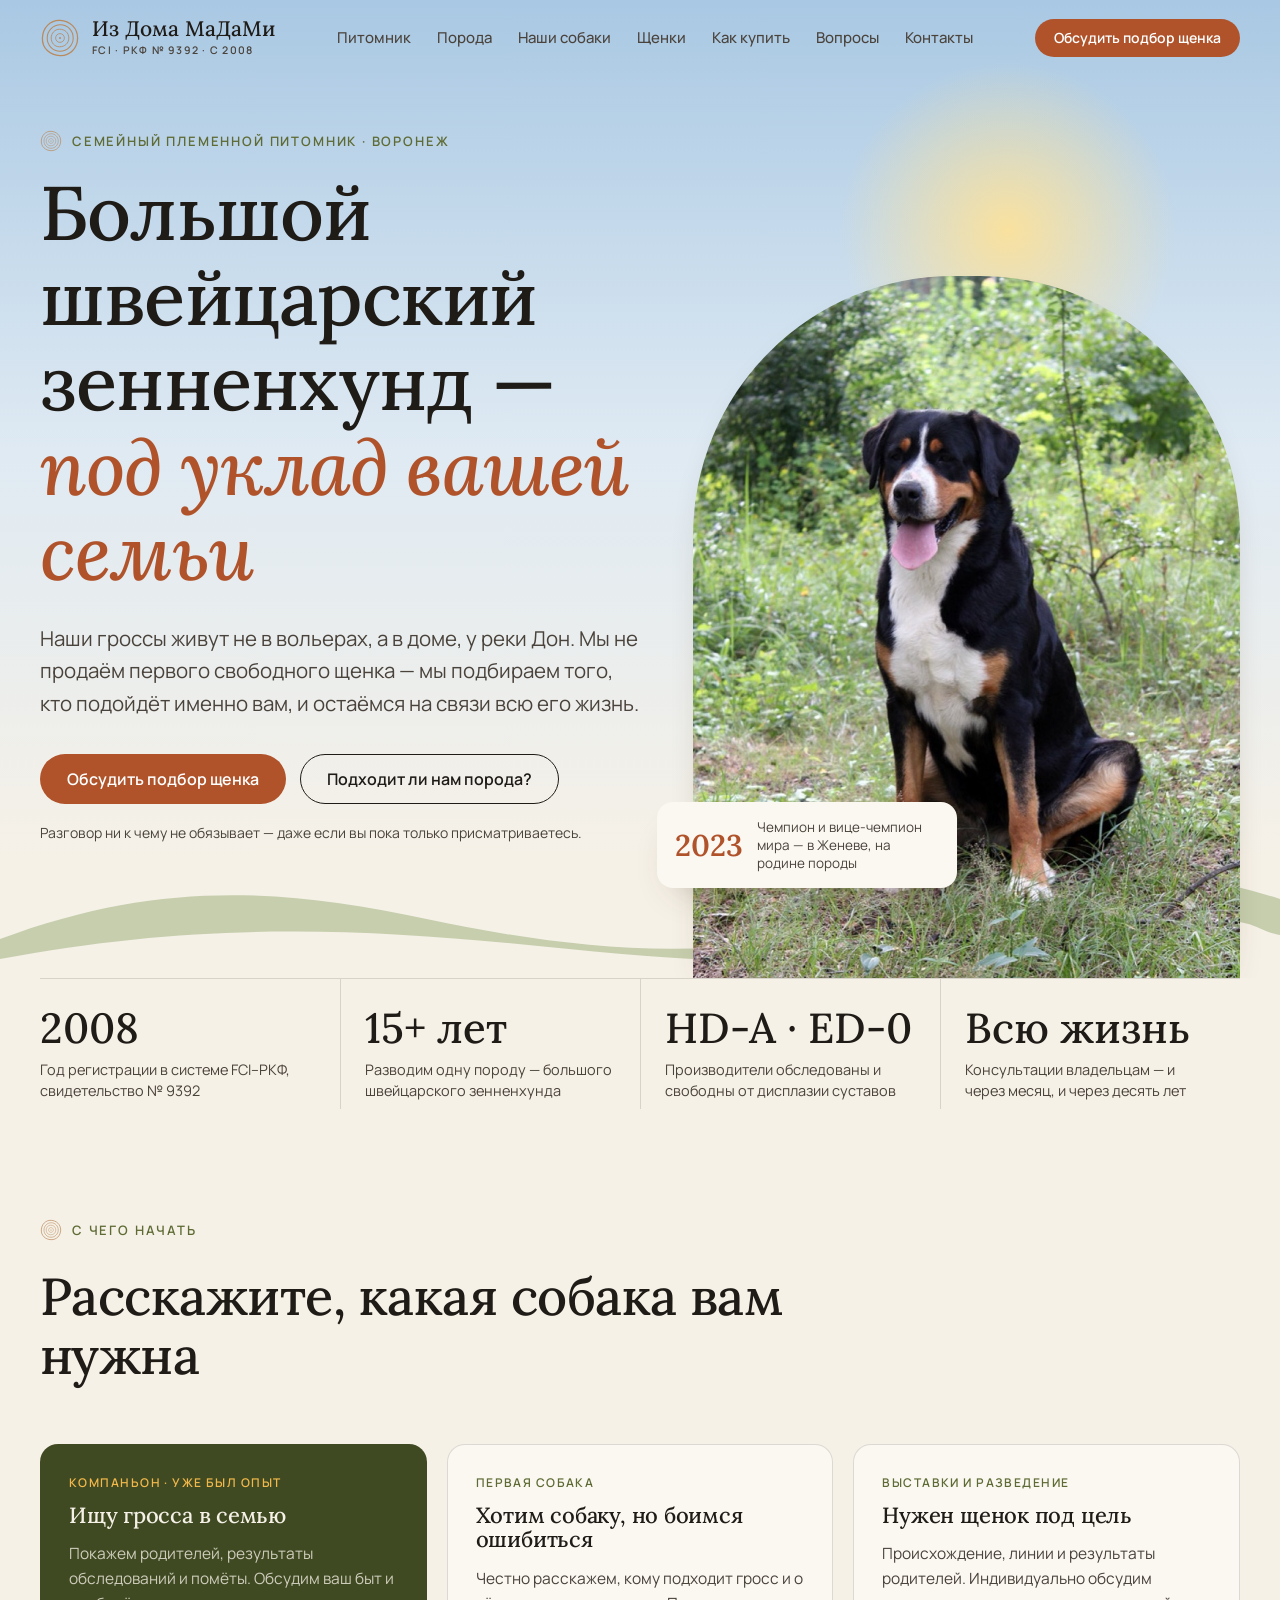
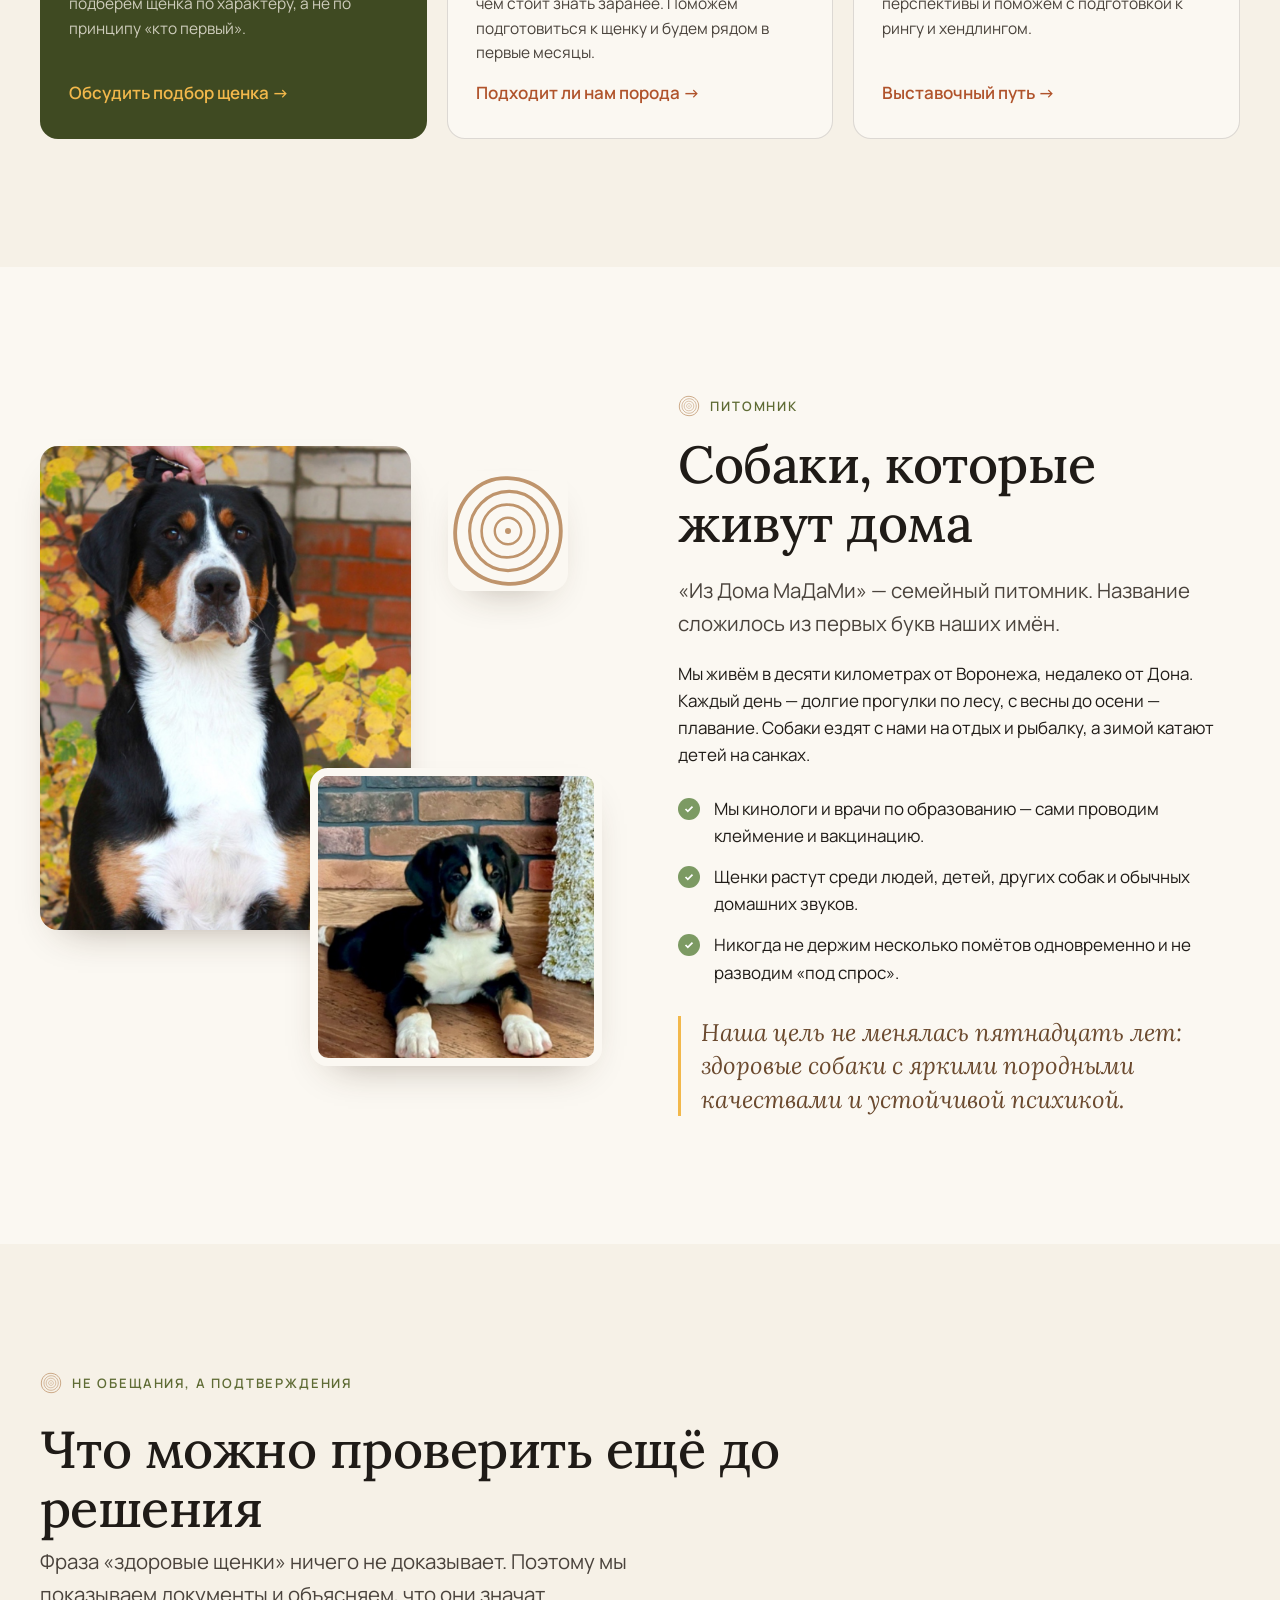
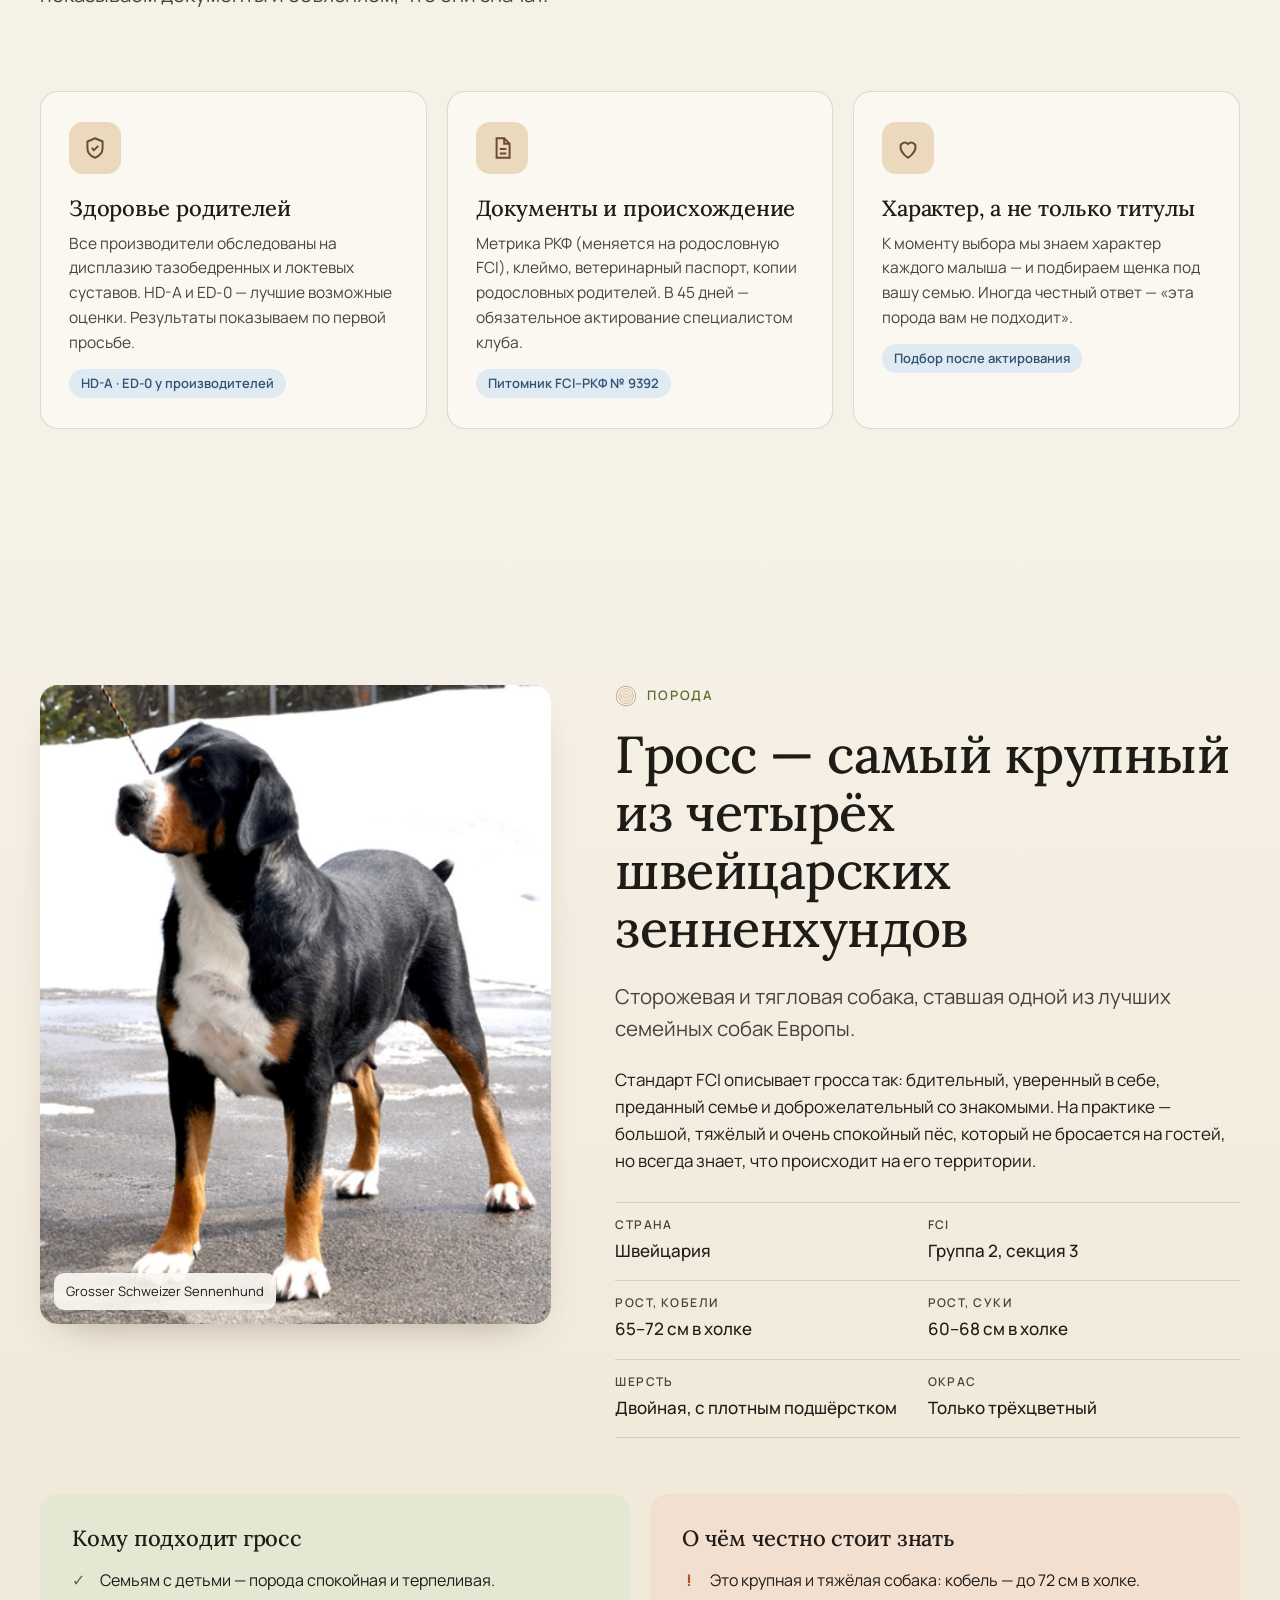
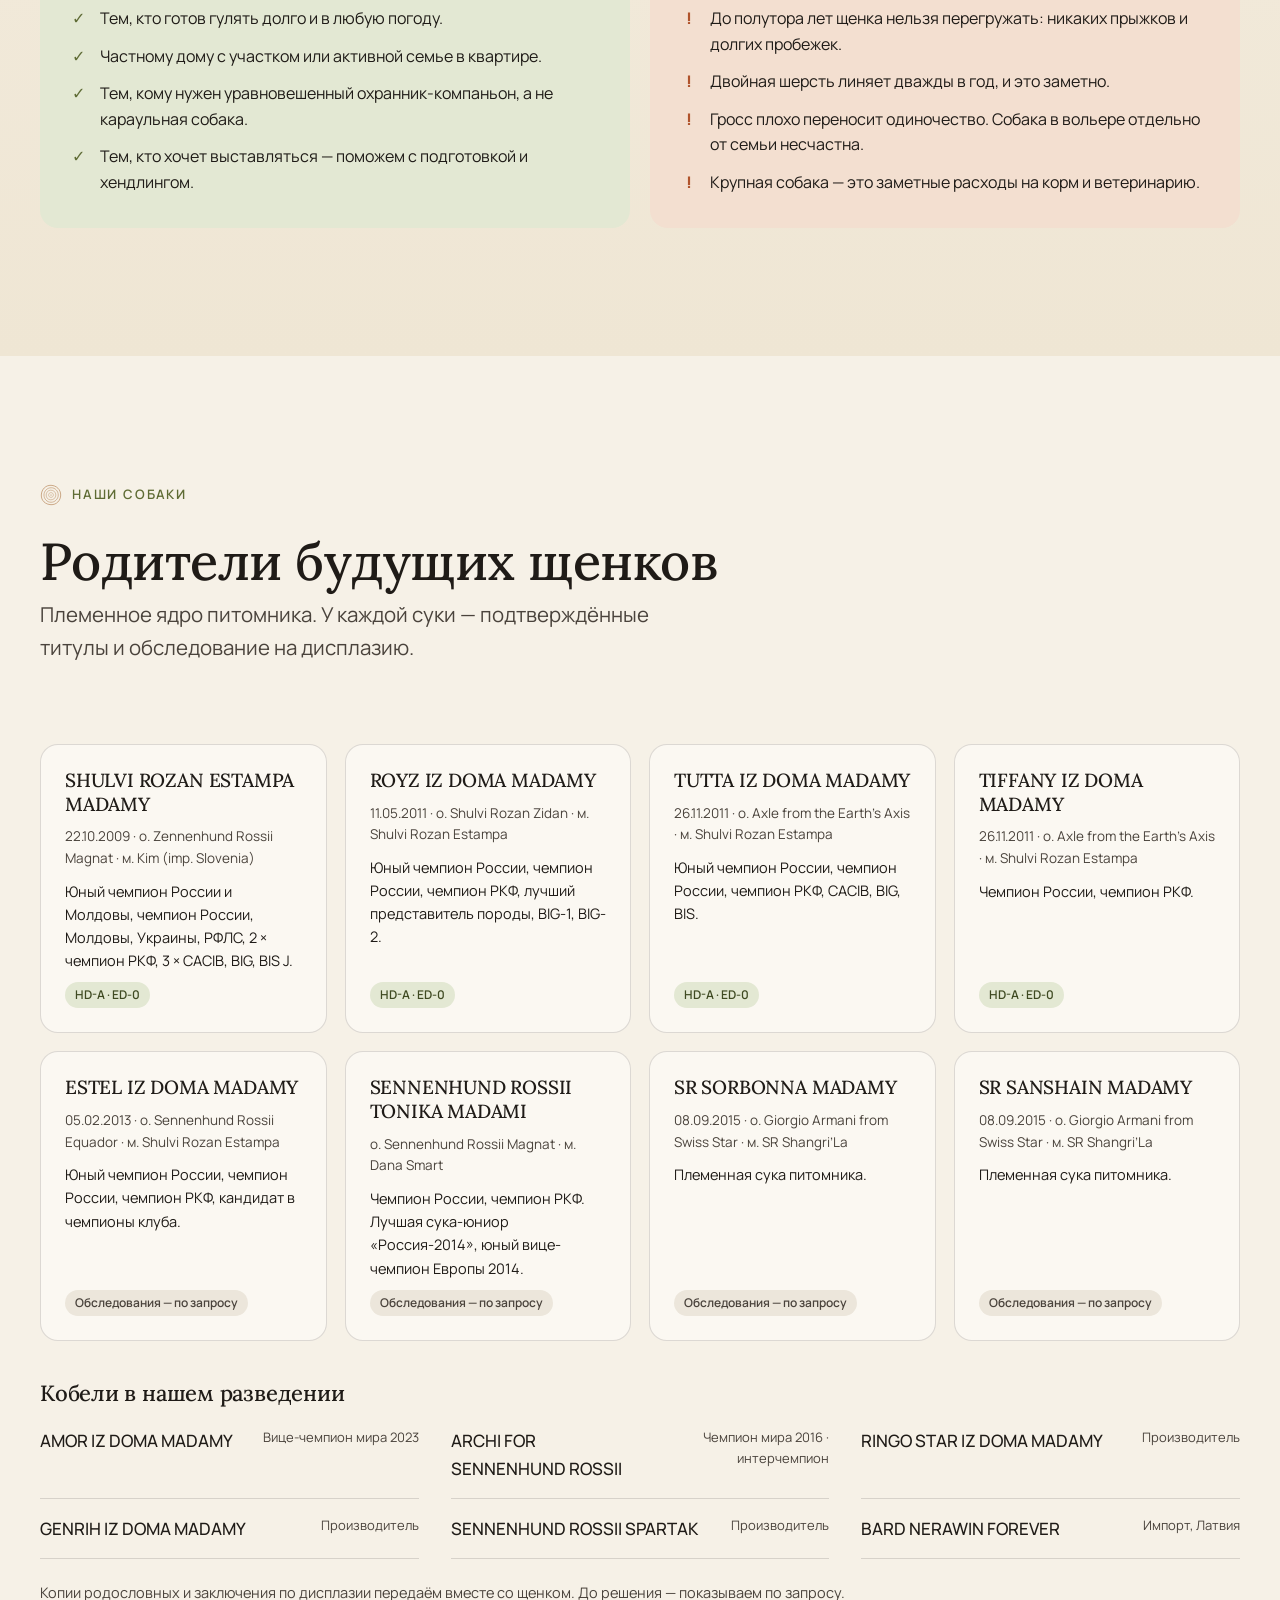
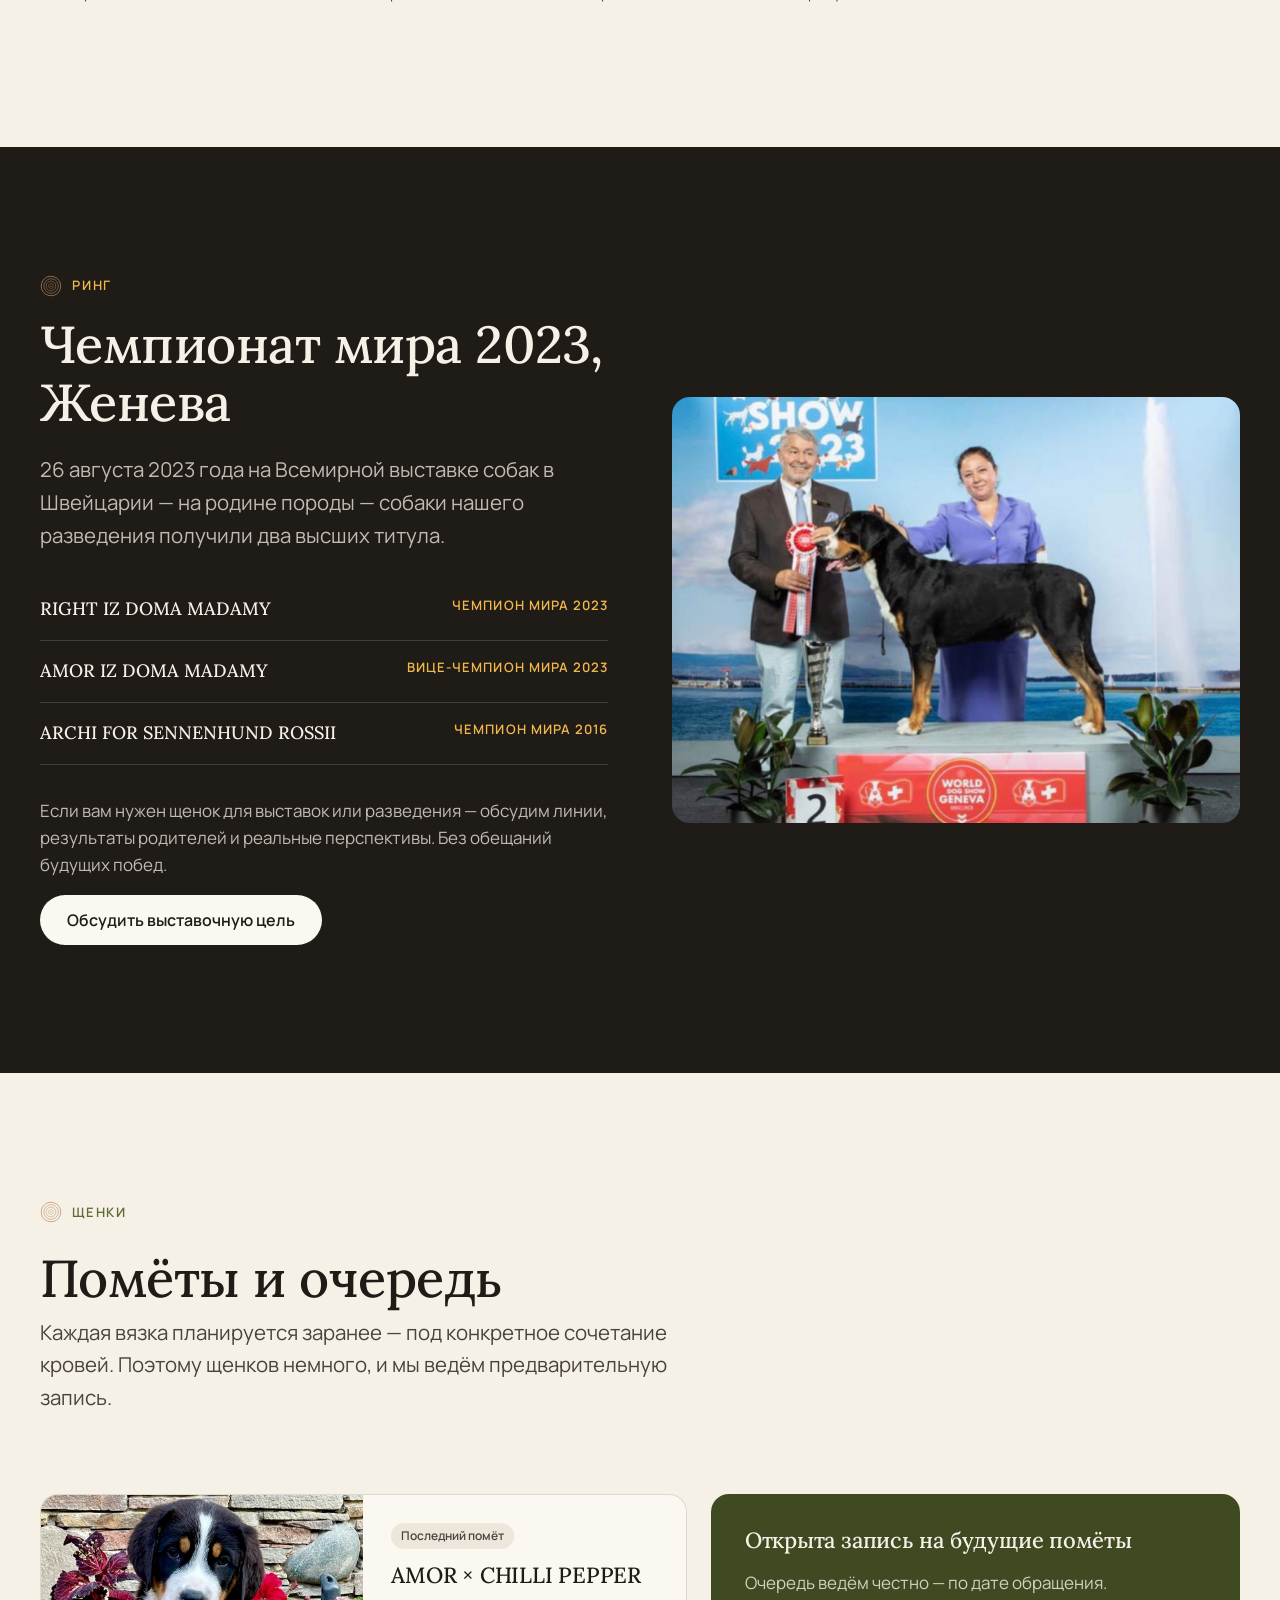
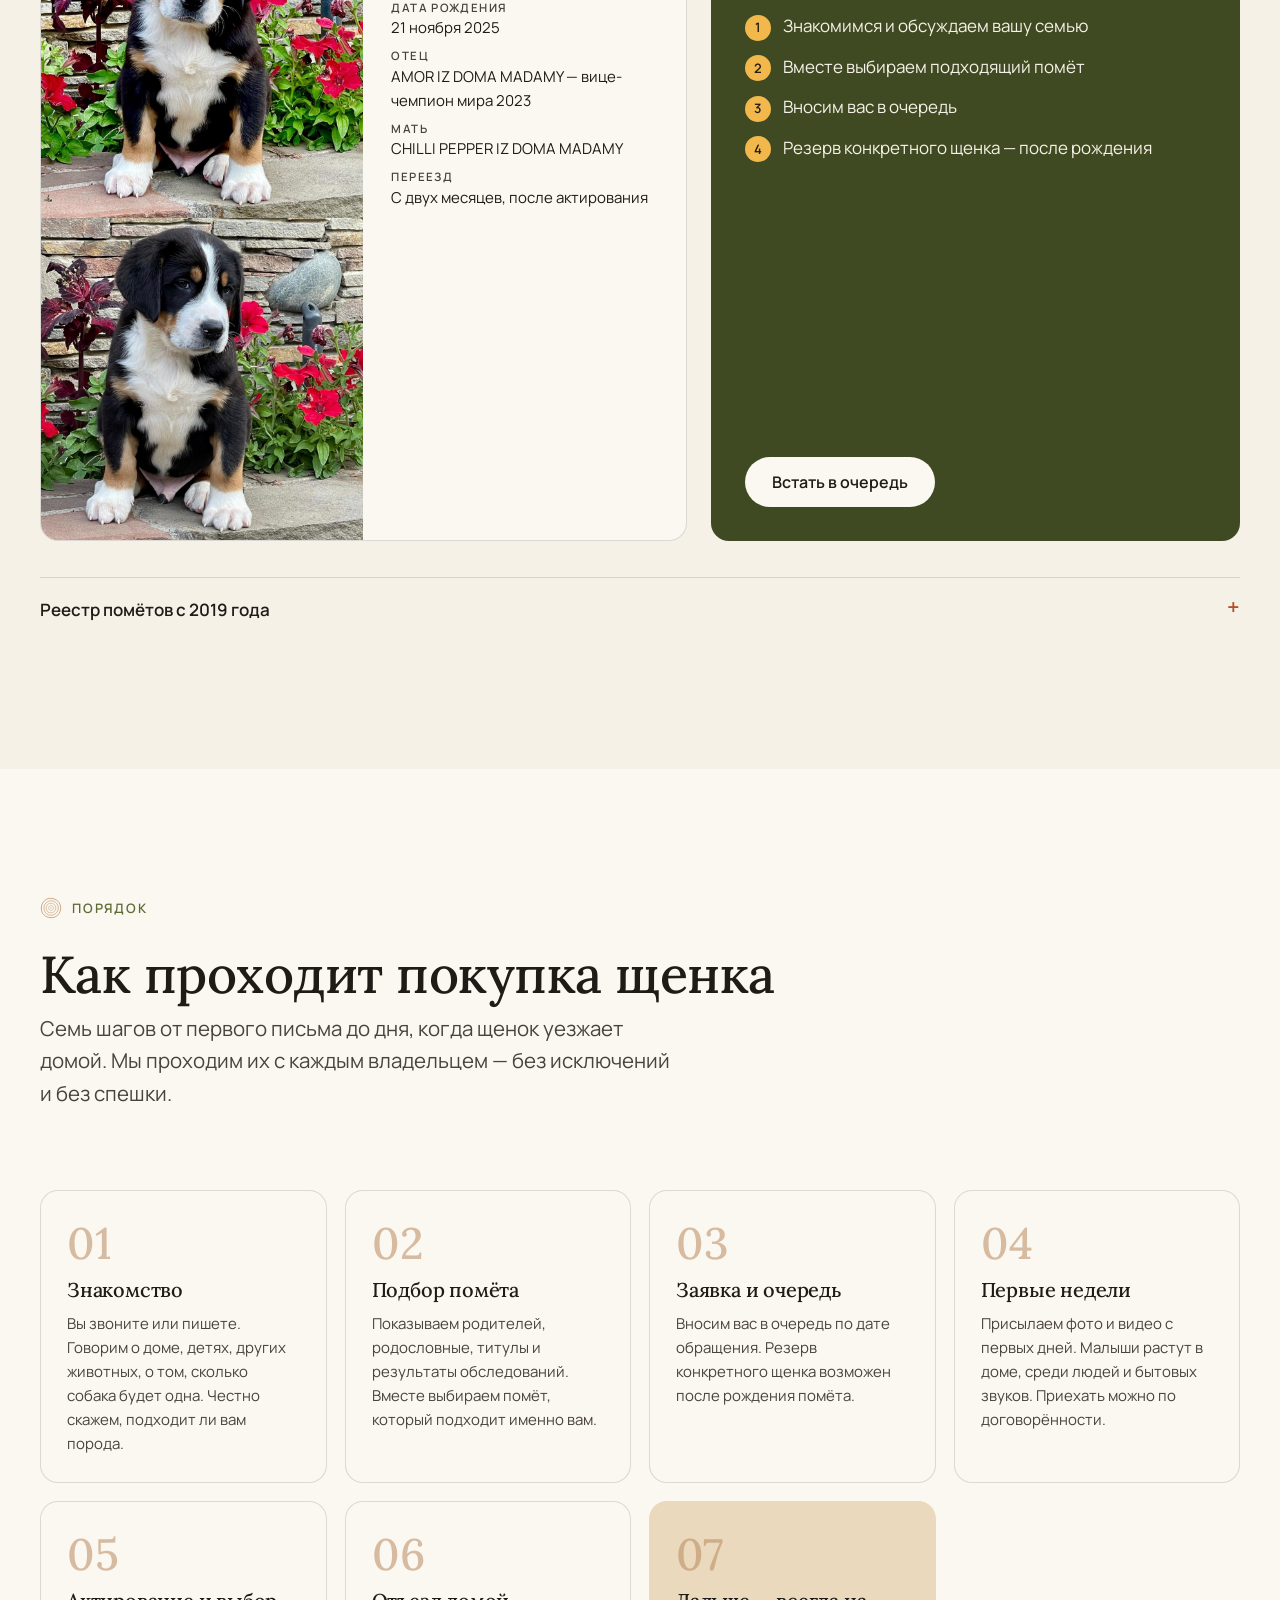
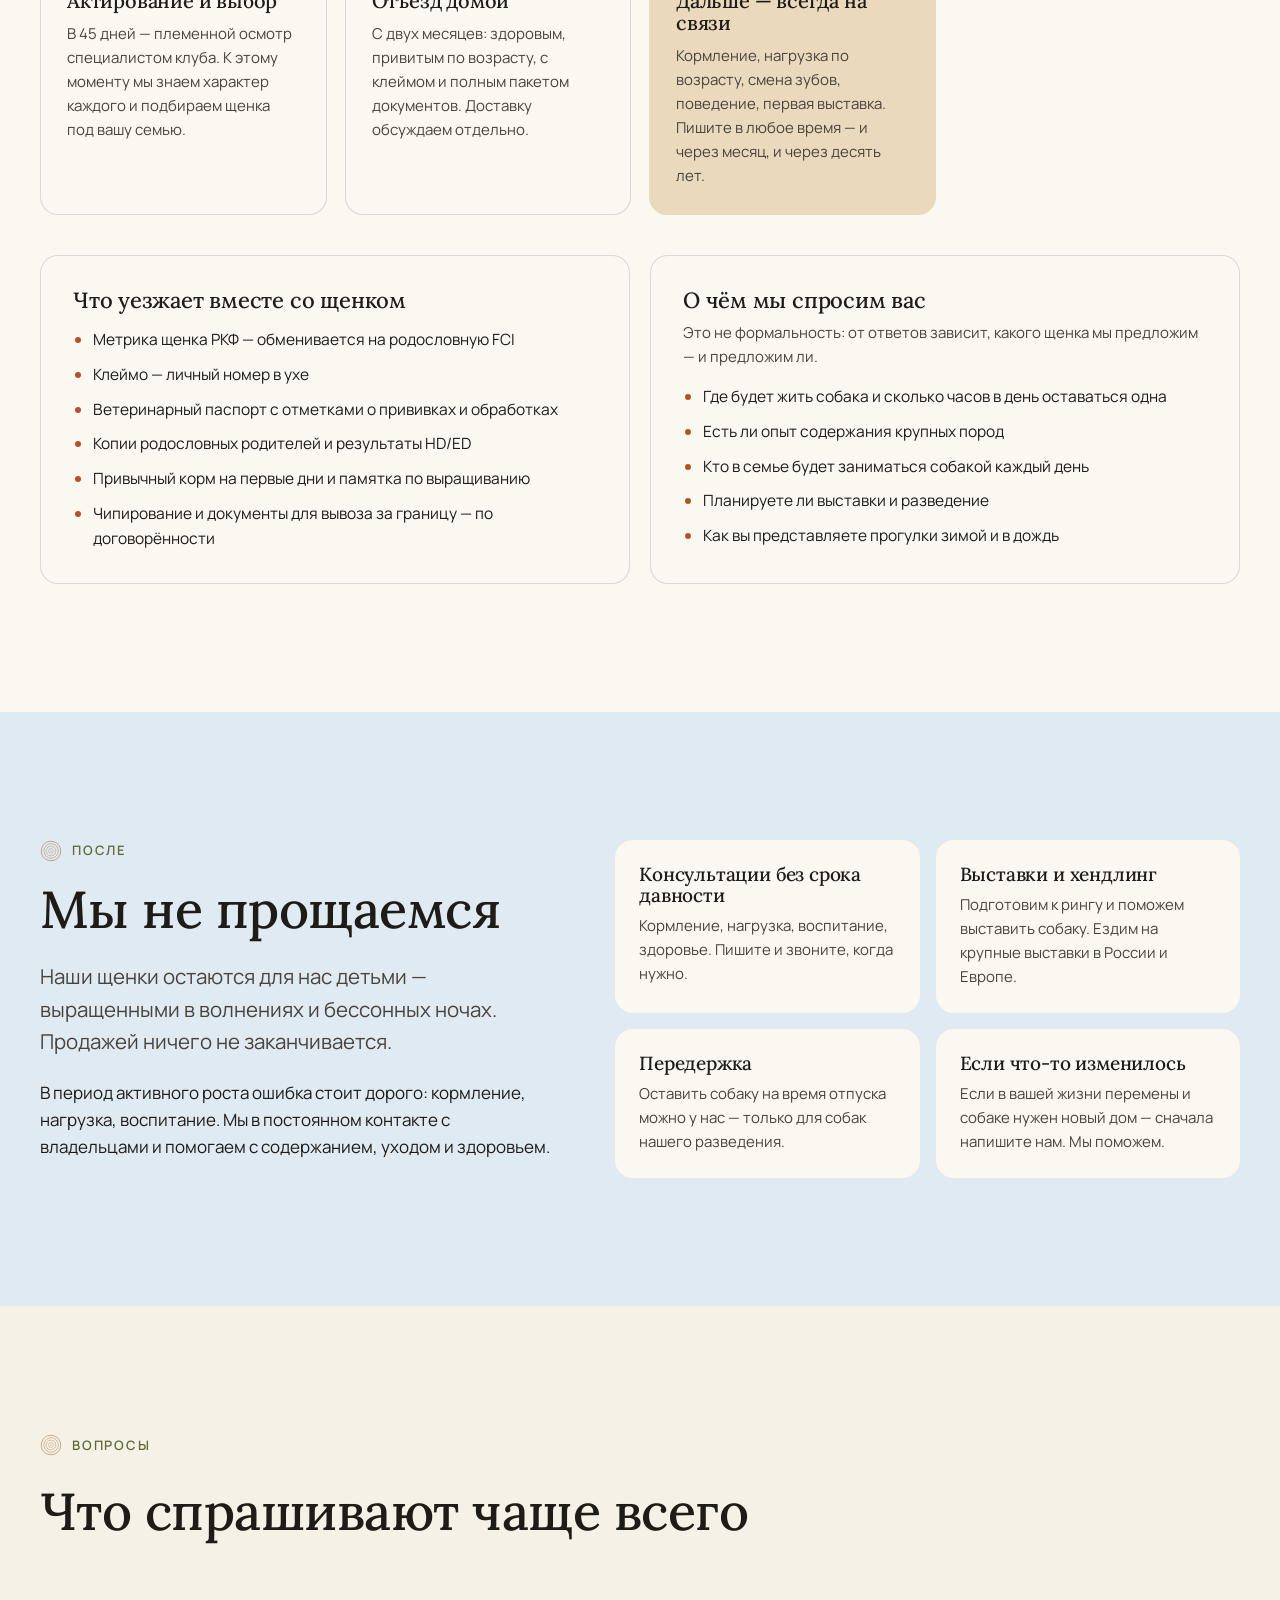
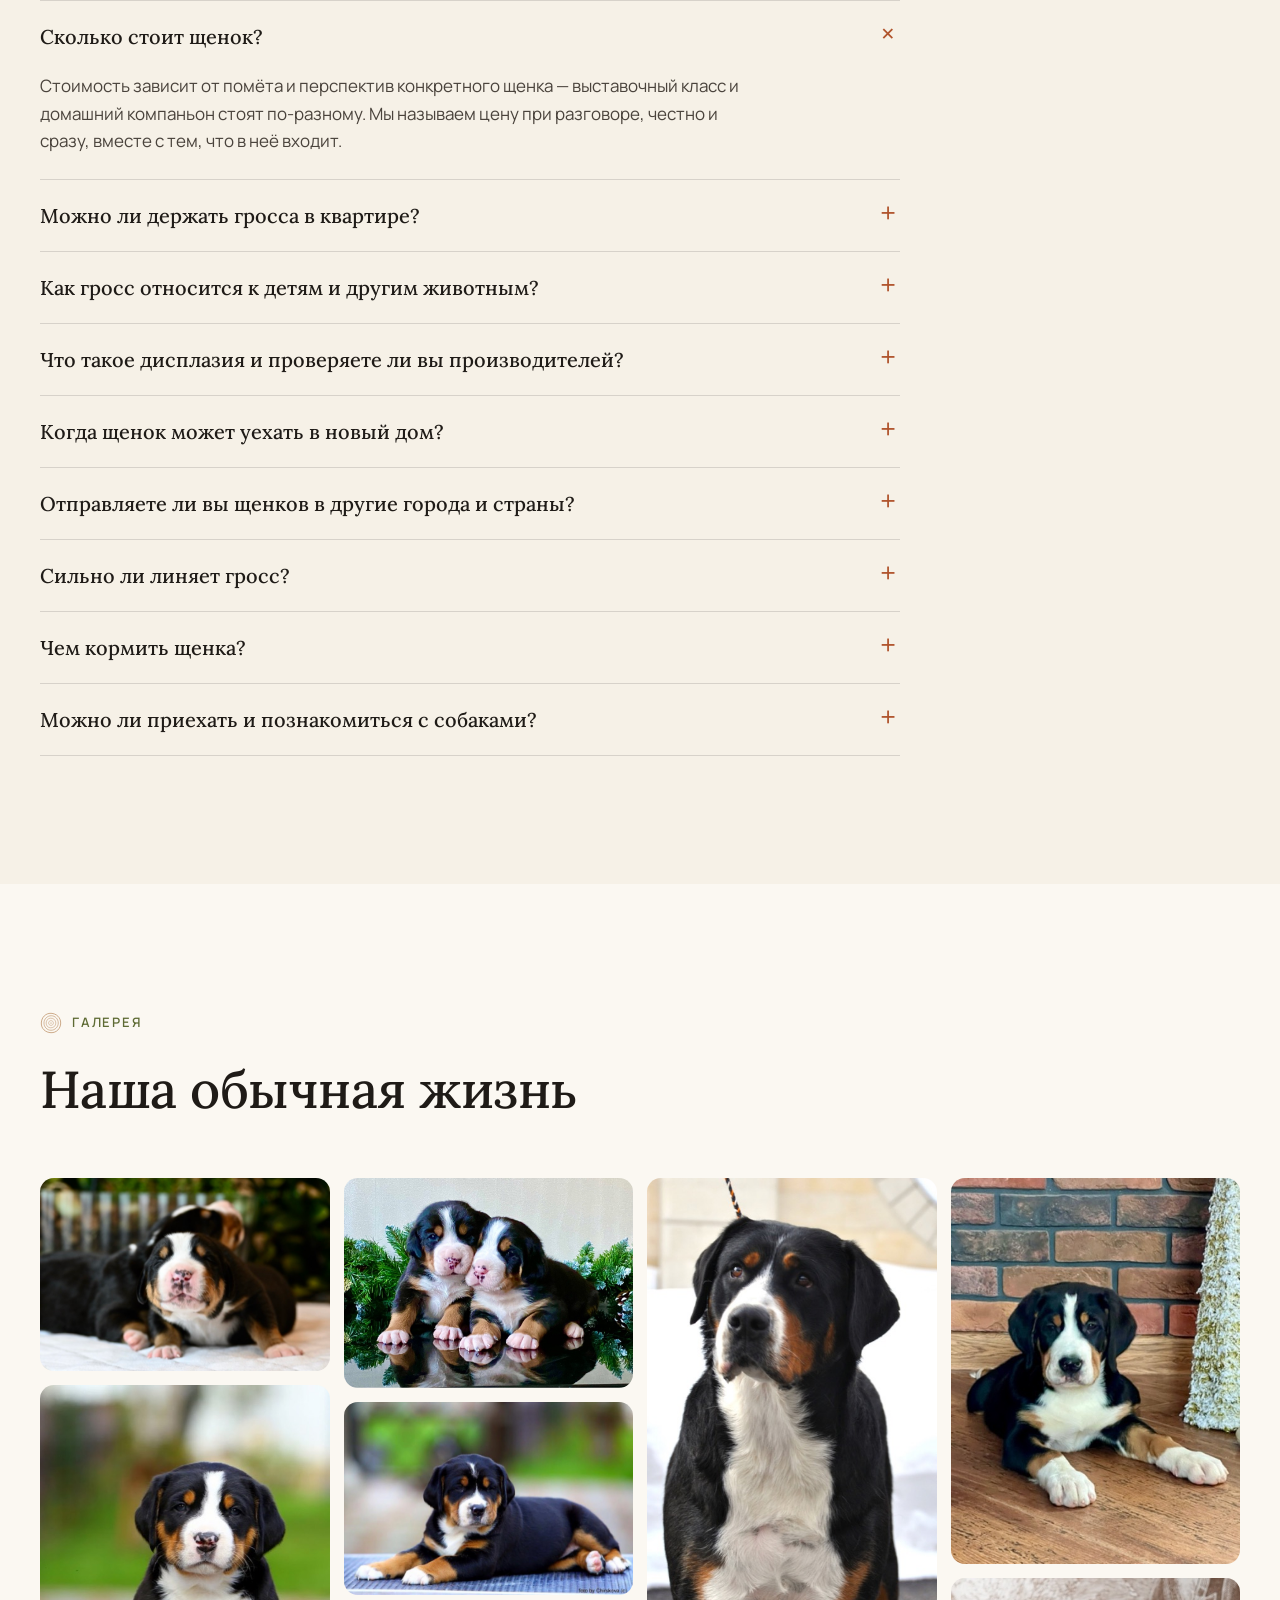
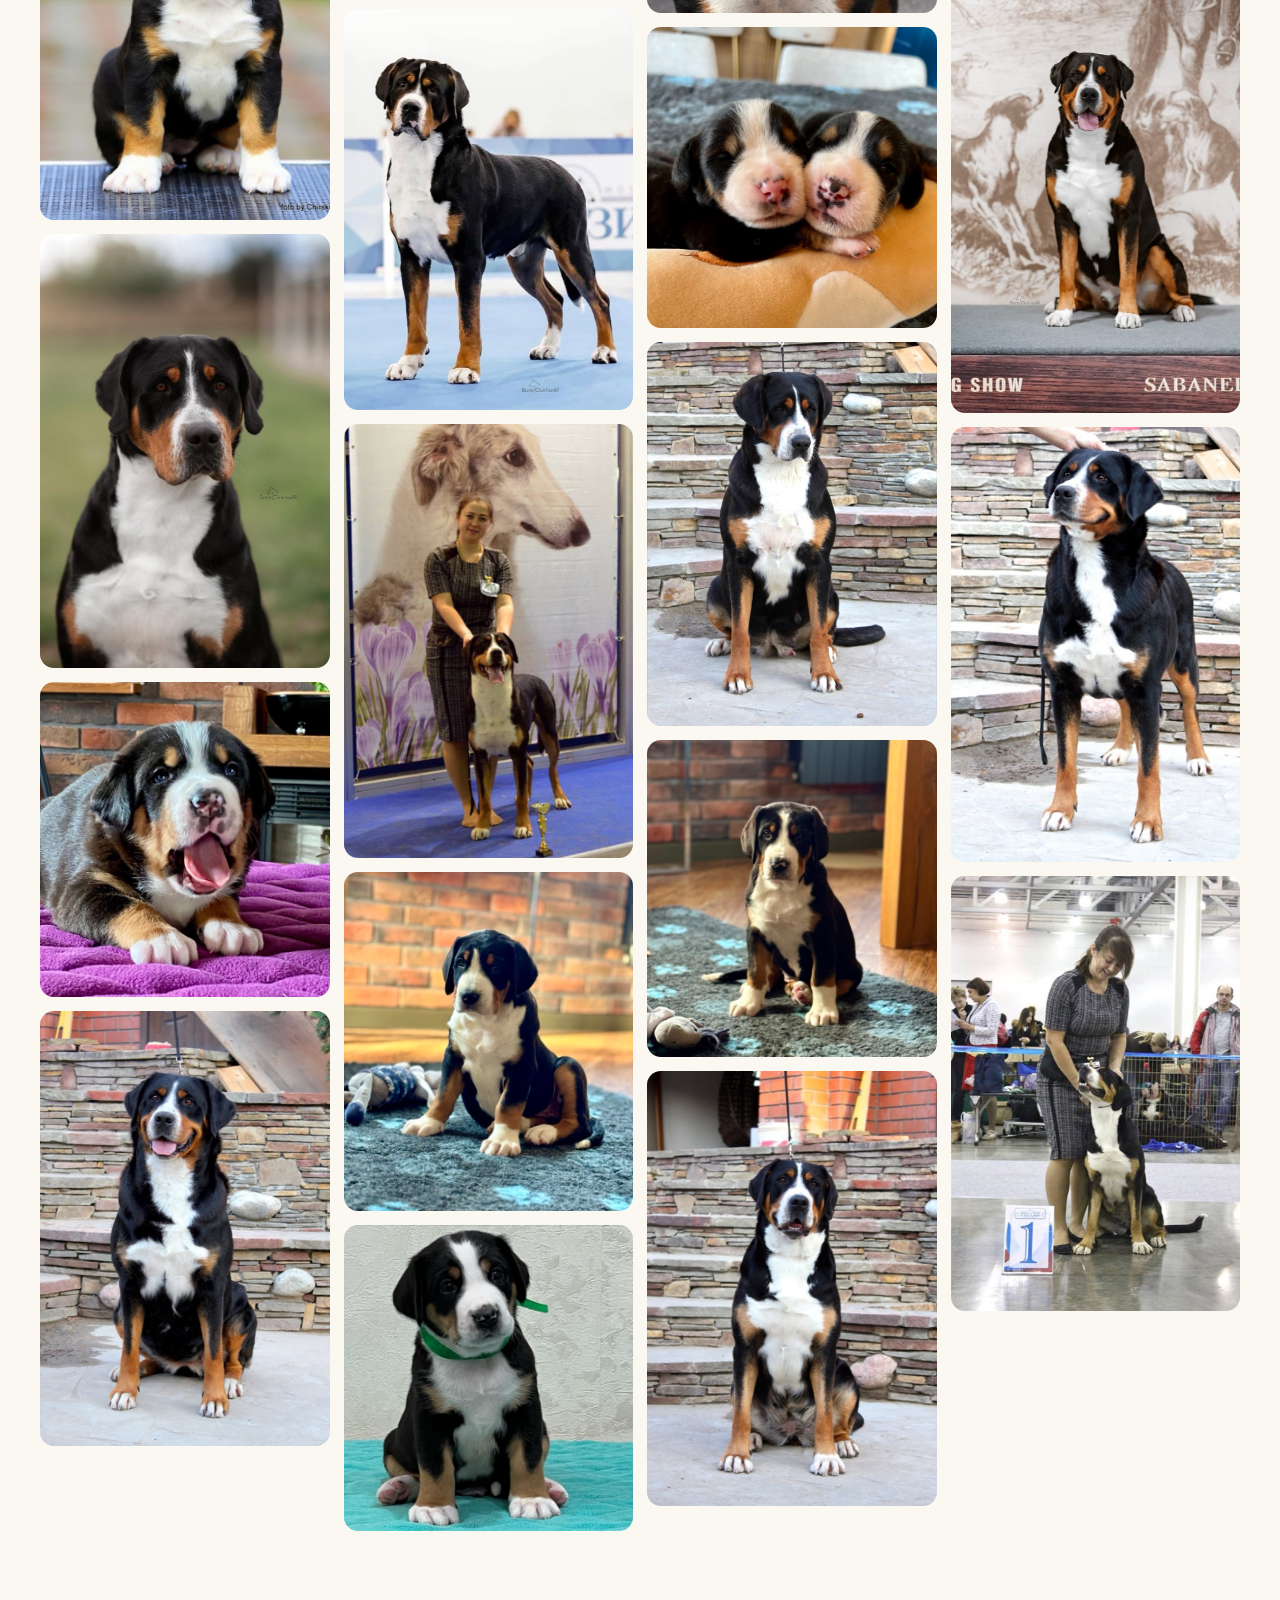
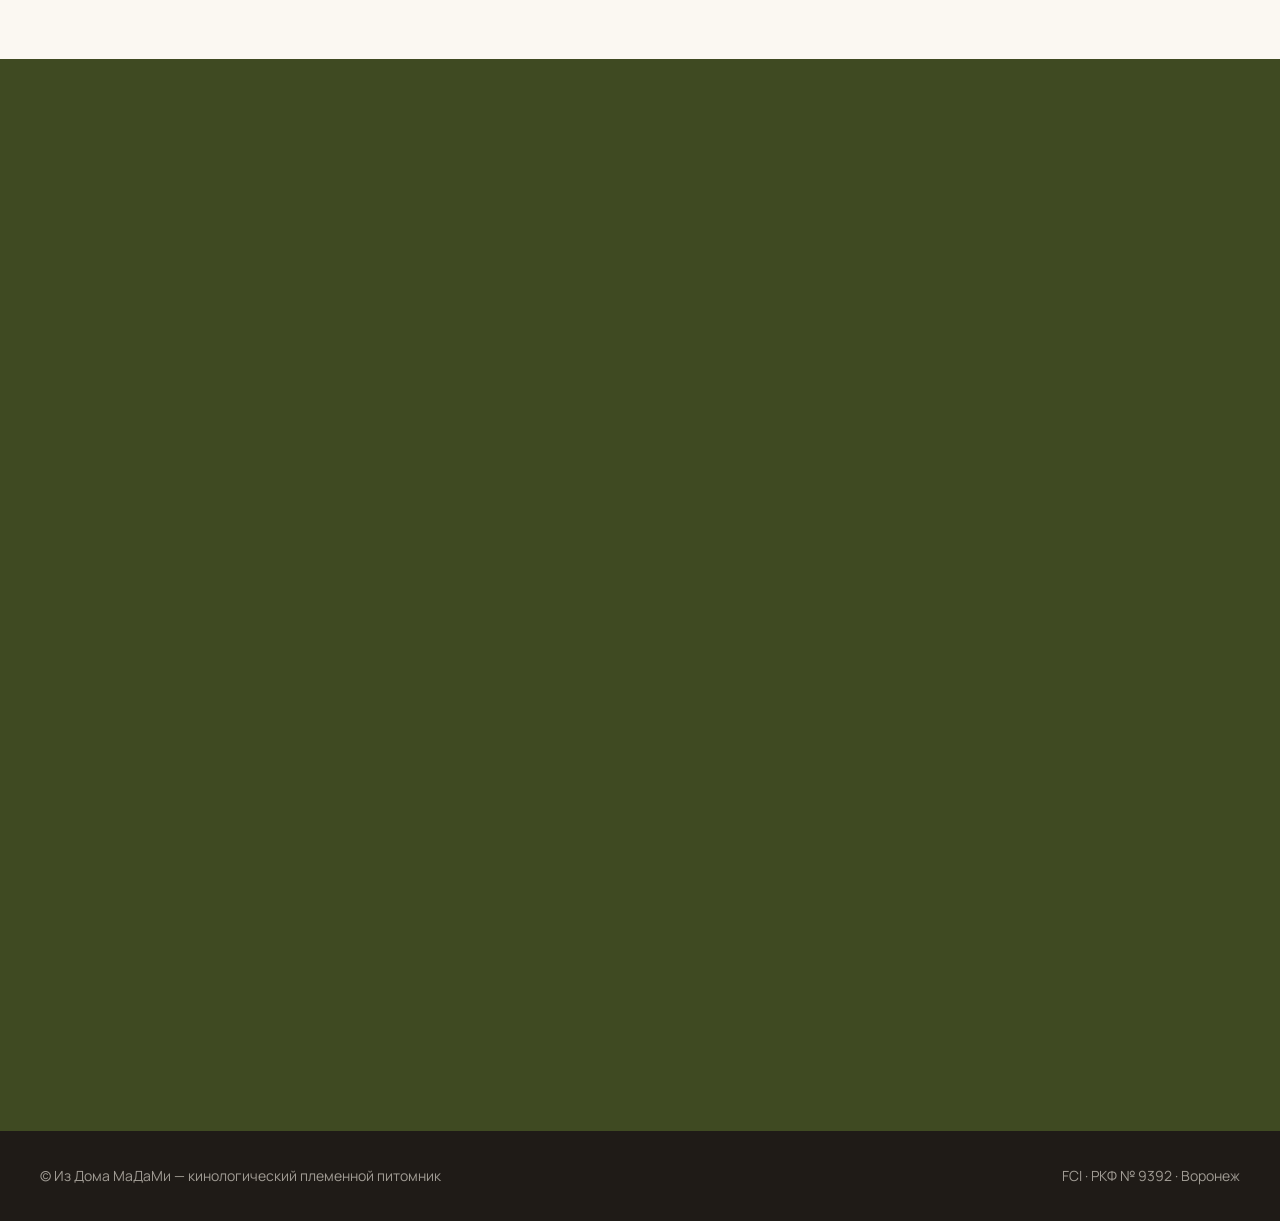
==== index.html @ 9376dad2 "Madami: первая версия сайта Одностраничник питомника больших швейцарских зенненхундов: визуал по муд" ====
<!doctype html>
<html lang="ru">
<head>
  <meta charset="utf-8">
  <meta name="viewport" content="width=device-width, initial-scale=1">
  <title>Из Дома МаДаМи — питомник больших швейцарских зенненхундов</title>
  <meta name="description" content="Семейный племенной питомник большого швейцарского зенненхунда под Воронежем. FCI–РКФ № 9392, с 2008 года. Подбираем щенка под уклад семьи и остаёмся на связи всю его жизнь.">
  <link rel="icon" href="img/ring.svg" type="image/svg+xml">
  <link rel="preconnect" href="https://fonts.googleapis.com">
  <link rel="preconnect" href="https://fonts.gstatic.com" crossorigin>
  <link href="https://fonts.googleapis.com/css2?family=Lora:ital,wght@0,400;0,500;0,600;1,400;1,500&family=Manrope:wght@400;500;600;700&display=swap" rel="stylesheet">
  <link rel="stylesheet" href="styles.css">
</head>
<body>

<header class="header" id="header">
  <div class="wrap">
    <a class="logo" href="#top" aria-label="Из Дома МаДаМи — на главную">
      <img class="logo-mark" src="img/ring.svg" alt="">
      <span class="logo-text">Из Дома МаДаМи<small>FCI · РКФ № 9392 · с 2008</small></span>
    </a>
    <nav class="nav" id="nav">
      <a href="#home">Питомник</a>
      <a href="#breed">Порода</a>
      <a href="#dogs">Наши собаки</a>
      <a href="#puppies">Щенки</a>
      <a href="#how">Как купить</a>
      <a href="#faq">Вопросы</a>
      <a href="#contact">Контакты</a>
    </nav>
    <a class="btn btn-primary btn-sm" href="#contact">Обсудить подбор щенка</a>
    <button class="burger" id="burger" aria-label="Меню" aria-expanded="false"><span></span><span></span><span></span></button>
  </div>
</header>

<main id="top">

  <!-- HERO -->
  <section class="hero">
    <div class="sun" aria-hidden="true"></div>
    <div class="wrap">
      <div class="hero-copy">
        <div class="eyebrow">Семейный племенной питомник · Воронеж</div>
        <h1>Большой швейцарский зенненхунд — <em>под уклад вашей семьи</em></h1>
        <p class="lead">Наши гроссы живут не в вольерах, а в доме, у реки Дон. Мы не продаём первого свободного щенка — мы подбираем того, кто подойдёт именно вам, и остаёмся на связи всю его жизнь.</p>
        <div class="hero-actions">
          <a class="btn btn-primary" href="#contact">Обсудить подбор щенка</a>
          <a class="btn btn-ghost" href="#breed">Подходит ли нам порода?</a>
        </div>
        <p class="hero-note">Разговор ни к чему не обязывает — даже если вы пока только присматриваетесь.</p>
      </div>
      <div class="hero-photo">
        <img src="img/hero.jpg" alt="Большой швейцарский зенненхунд сидит на зелёной поляне">
        <div class="hero-badge">
          <b>2023</b>
          <span>Чемпион и вице-чемпион мира — в Женеве, на родине породы</span>
        </div>
      </div>
    </div>
    <svg class="hills" viewBox="0 0 1440 160" preserveAspectRatio="none" aria-hidden="true">
      <path d="M0 120 C 180 60, 320 70, 480 100 S 820 150, 1000 96 S 1300 40, 1440 80 V160 H0Z" fill="#9fb27f" opacity=".55"/>
      <path d="M0 140 C 240 100, 420 110, 640 130 S 1060 150, 1240 118 S 1400 110, 1440 116 V160 H0Z" fill="#f6f1e7"/>
    </svg>
  </section>

  <!-- ФАКТЫ -->
  <section class="facts">
    <div class="wrap facts-grid">
      <div class="fact"><b>2008</b><span>Год регистрации в системе FCI–РКФ, свидетельство № 9392</span></div>
      <div class="fact"><b>15+ лет</b><span>Разводим одну породу — большого швейцарского зенненхунда</span></div>
      <div class="fact"><b>HD-A · ED-0</b><span>Производители обследованы и свободны от дисплазии суставов</span></div>
      <div class="fact"><b>Всю жизнь</b><span>Консультации владельцам — и через месяц, и через десять лет</span></div>
    </div>
  </section>

  <!-- ТРИ ПУТИ -->
  <section class="section" style="padding-top: 70px">
    <div class="wrap">
      <div class="section-head reveal">
        <div class="eyebrow">С чего начать</div>
        <h2>Расскажите, какая собака вам нужна</h2>
      </div>
      <div class="paths">
        <article class="path featured reveal">
          <span class="tag">Компаньон · уже был опыт</span>
          <h3>Ищу гросса в семью</h3>
          <p>Покажем родителей, результаты обследований и помёты. Обсудим ваш быт и подберём щенка по характеру, а не по принципу «кто первый».</p>
          <a href="#contact" data-goal="Компаньон в семью">Обсудить подбор щенка</a>
        </article>
        <article class="path reveal">
          <span class="tag">Первая собака</span>
          <h3>Хотим собаку, но боимся ошибиться</h3>
          <p>Честно расскажем, кому подходит гросс и о чём стоит знать заранее. Поможем подготовиться к щенку и будем рядом в первые месяцы.</p>
          <a href="#breed">Подходит ли нам порода</a>
        </article>
        <article class="path reveal">
          <span class="tag">Выставки и разведение</span>
          <h3>Нужен щенок под цель</h3>
          <p>Происхождение, линии и результаты родителей. Индивидуально обсудим перспективы и поможем с подготовкой к рингу и хендлингом.</p>
          <a href="#champ">Выставочный путь</a>
        </article>
      </div>
    </div>
  </section>

  <!-- ДОМ -->
  <section class="section home" id="home">
    <div class="wrap home-grid">
      <div class="home-photos reveal">
        <img class="p1" src="img/autumn.jpg" alt="Взрослый гросс на фоне осенней листвы">
        <img class="p2" src="img/puppy-floor.jpg" alt="Щенок гросса лежит на деревянном полу в доме">
        <img class="ring-deco" src="img/ring.svg" alt="">
      </div>
      <div class="reveal">
        <div class="eyebrow">Питомник</div>
        <h2>Собаки, которые живут дома</h2>
        <p class="lead" style="margin-top:22px">«Из Дома МаДаМи» — семейный питомник. Название сложилось из первых букв наших имён.</p>
        <p>Мы живём в десяти километрах от Воронежа, недалеко от Дона. Каждый день — долгие прогулки по лесу, с весны до осени — плавание. Собаки ездят с нами на отдых и рыбалку, а зимой катают детей на санках.</p>
        <ul class="checks">
          <li>Мы кинологи и врачи по образованию — сами проводим клеймение и вакцинацию.</li>
          <li>Щенки растут среди людей, детей, других собак и обычных домашних звуков.</li>
          <li>Никогда не держим несколько помётов одновременно и не разводим «под спрос».</li>
        </ul>
        <p class="quote">Наша цель не менялась пятнадцать лет: здоровые собаки с яркими породными качествами и устойчивой психикой.</p>
      </div>
    </div>
  </section>

  <!-- ДОВЕРИЕ -->
  <section class="section" id="trust">
    <div class="wrap">
      <div class="section-head reveal">
        <div class="eyebrow">Не обещания, а подтверждения</div>
        <h2>Что можно проверить ещё до решения</h2>
        <p class="lead">Фраза «здоровые щенки» ничего не доказывает. Поэтому мы показываем документы и объясняем, что они значат.</p>
      </div>
      <div class="trust-grid">
        <article class="trust reveal">
          <div class="ic"><svg viewBox="0 0 24 24" fill="none" stroke-width="1.8"><path d="M12 3l7 3v6c0 4.5-3 7.5-7 9-4-1.5-7-4.5-7-9V6l7-3z"/><path d="M9 12l2 2 4-4"/></svg></div>
          <h3>Здоровье родителей</h3>
          <p>Все производители обследованы на дисплазию тазобедренных и локтевых суставов. HD-A и ED-0 — лучшие возможные оценки. Результаты показываем по первой просьбе.</p>
          <span class="proof">HD-A · ED-0 у производителей</span>
        </article>
        <article class="trust reveal">
          <div class="ic"><svg viewBox="0 0 24 24" fill="none" stroke-width="1.8"><path d="M7 3h7l5 5v13H7z"/><path d="M14 3v5h5M10 13h6M10 17h6"/></svg></div>
          <h3>Документы и происхождение</h3>
          <p>Метрика РКФ (меняется на родословную FCI), клеймо, ветеринарный паспорт, копии родословных родителей. В 45 дней — обязательное актирование специалистом клуба.</p>
          <span class="proof">Питомник FCI–РКФ № 9392</span>
        </article>
        <article class="trust reveal">
          <div class="ic"><svg viewBox="0 0 24 24" fill="none" stroke-width="1.8"><path d="M12 21s-7-4.5-7-10a4 4 0 0 1 7-2.6A4 4 0 0 1 19 11c0 5.5-7 10-7 10z"/></svg></div>
          <h3>Характер, а не только титулы</h3>
          <p>К моменту выбора мы знаем характер каждого малыша — и подбираем щенка под вашу семью. Иногда честный ответ — «эта порода вам не подходит».</p>
          <span class="proof">Подбор после актирования</span>
        </article>
      </div>
    </div>
  </section>

  <!-- ПОРОДА -->
  <section class="section breed" id="breed">
    <div class="wrap">
      <div class="breed-top">
        <figure class="breed-photo reveal" style="margin:0">
          <img src="img/standard.jpg" alt="Большой швейцарский зенненхунд в выставочной стойке">
          <figcaption>Grosser Schweizer Sennenhund</figcaption>
        </figure>
        <div class="reveal">
          <div class="eyebrow">Порода</div>
          <h2>Гросс — самый крупный из четырёх швейцарских зенненхундов</h2>
          <p class="lead" style="margin-top:22px">Сторожевая и тягловая собака, ставшая одной из лучших семейных собак Европы.</p>
          <p>Стандарт FCI описывает гросса так: бдительный, уверенный в себе, преданный семье и доброжелательный со знакомыми. На практике — большой, тяжёлый и очень спокойный пёс, который не бросается на гостей, но всегда знает, что происходит на его территории.</p>
          <dl class="spec">
            <div><dt>Страна</dt><dd>Швейцария</dd></div>
            <div><dt>FCI</dt><dd>Группа 2, секция 3</dd></div>
            <div><dt>Рост, кобели</dt><dd>65–72 см в холке</dd></div>
            <div><dt>Рост, суки</dt><dd>60–68 см в холке</dd></div>
            <div><dt>Шерсть</dt><dd>Двойная, с плотным подшёрстком</dd></div>
            <div><dt>Окрас</dt><dd>Только трёхцветный</dd></div>
          </dl>
        </div>
      </div>
      <div class="fit">
        <div class="fit-card fit-yes reveal">
          <h3>Кому подходит гросс</h3>
          <ul>
            <li>Семьям с детьми — порода спокойная и терпеливая.</li>
            <li>Тем, кто готов гулять долго и в любую погоду.</li>
            <li>Частному дому с участком или активной семье в квартире.</li>
            <li>Тем, кому нужен уравновешенный охранник-компаньон, а не караульная собака.</li>
            <li>Тем, кто хочет выставляться — поможем с подготовкой и хендлингом.</li>
          </ul>
        </div>
        <div class="fit-card fit-no reveal">
          <h3>О чём честно стоит знать</h3>
          <ul>
            <li>Это крупная и тяжёлая собака: кобель — до 72 см в холке.</li>
            <li>До полутора лет щенка нельзя перегружать: никаких прыжков и долгих пробежек.</li>
            <li>Двойная шерсть линяет дважды в год, и это заметно.</li>
            <li>Гросс плохо переносит одиночество. Собака в вольере отдельно от семьи несчастна.</li>
            <li>Крупная собака — это заметные расходы на корм и ветеринарию.</li>
          </ul>
        </div>
      </div>
    </div>
  </section>

  <!-- ПРОИЗВОДИТЕЛИ -->
  <section class="section" id="dogs">
    <div class="wrap">
      <div class="section-head reveal">
        <div class="eyebrow">Наши собаки</div>
        <h2>Родители будущих щенков</h2>
        <p class="lead">Племенное ядро питомника. У каждой суки — подтверждённые титулы и обследование на дисплазию.</p>
      </div>
      <div class="dogs-grid" id="dogsGrid"></div>
      <div class="males reveal" id="males"></div>
      <p class="note">Копии родословных и заключения по дисплазии передаём вместе со щенком. До решения — показываем по запросу.</p>
    </div>
  </section>

  <!-- ЧЕМПИОНАТ МИРА -->
  <section class="section champ" id="champ">
    <div class="wrap champ-grid">
      <div class="reveal">
        <div class="eyebrow">Ринг</div>
        <h2>Чемпионат мира 2023, Женева</h2>
        <p class="lead" style="margin-top:22px">26 августа 2023 года на Всемирной выставке собак в Швейцарии — на родине породы — собаки нашего разведения получили два высших титула.</p>
        <div class="titles-list">
          <div><b>RIGHT IZ DOMA MADAMY</b><span>Чемпион мира 2023</span></div>
          <div><b>AMOR IZ DOMA MADAMY</b><span>Вице-чемпион мира 2023</span></div>
          <div><b>ARCHI FOR SENNENHUND ROSSII</b><span>Чемпион мира 2016</span></div>
        </div>
        <p style="color:rgba(246,241,231,.75)">Если вам нужен щенок для выставок или разведения — обсудим линии, результаты родителей и реальные перспективы. Без обещаний будущих побед.</p>
        <a class="btn btn-light" href="#contact" data-goal="Выставки и разведение">Обсудить выставочную цель</a>
      </div>
      <img class="reveal" src="img/wds-2023.jpg" alt="AMOR IZ DOMA MADAMY на World Dog Show 2023 в Женеве">
    </div>
  </section>

  <!-- ЩЕНКИ -->
  <section class="section" id="puppies">
    <div class="wrap">
      <div class="section-head reveal">
        <div class="eyebrow">Щенки</div>
        <h2>Помёты и очередь</h2>
        <p class="lead">Каждая вязка планируется заранее — под конкретное сочетание кровей. Поэтому щенков немного, и мы ведём предварительную запись.</p>
      </div>
      <div class="litter">
        <article class="litter-card reveal">
          <div class="pics">
            <img src="img/litter-1.jpg" alt="Щенок гросса в саду">
            <img src="img/litter-2.jpg" alt="Щенок гросса в саду">
          </div>
          <div class="info">
            <span class="chip muted status">Последний помёт</span>
            <h3>AMOR × CHILLI PEPPER</h3>
            <dl>
              <div><dt>Дата рождения</dt><dd>21 ноября 2025</dd></div>
              <div><dt>Отец</dt><dd>AMOR IZ DOMA MADAMY — вице-чемпион мира 2023</dd></div>
              <div><dt>Мать</dt><dd>CHILLI PEPPER IZ DOMA MADAMY</dd></div>
              <div><dt>Переезд</dt><dd>С двух месяцев, после актирования</dd></div>
            </dl>
          </div>
        </article>
        <aside class="queue reveal">
          <h3>Открыта запись на будущие помёты</h3>
          <p>Очередь ведём честно — по дате обращения.</p>
          <ol>
            <li>Знакомимся и обсуждаем вашу семью</li>
            <li>Вместе выбираем подходящий помёт</li>
            <li>Вносим вас в очередь</li>
            <li>Резерв конкретного щенка — после рождения</li>
          </ol>
          <a class="btn btn-light" href="#contact" data-goal="Компаньон в семью">Встать в очередь</a>
        </aside>
      </div>
      <details class="registry reveal">
        <summary>Реестр помётов с 2019 года</summary>
        <table>
          <tbody id="registry"></tbody>
        </table>
      </details>
    </div>
  </section>

  <!-- КАК КУПИТЬ -->
  <section class="section" id="how" style="background:var(--paper)">
    <div class="wrap">
      <div class="section-head reveal">
        <div class="eyebrow">Порядок</div>
        <h2>Как проходит покупка щенка</h2>
        <p class="lead">Семь шагов от первого письма до дня, когда щенок уезжает домой. Мы проходим их с каждым владельцем — без исключений и без спешки.</p>
      </div>
      <div class="steps">
        <article class="step reveal"><h3>Знакомство</h3><p>Вы звоните или пишете. Говорим о доме, детях, других животных, о том, сколько собака будет одна. Честно скажем, подходит ли вам порода.</p></article>
        <article class="step reveal"><h3>Подбор помёта</h3><p>Показываем родителей, родословные, титулы и результаты обследований. Вместе выбираем помёт, который подходит именно вам.</p></article>
        <article class="step reveal"><h3>Заявка и очередь</h3><p>Вносим вас в очередь по дате обращения. Резерв конкретного щенка возможен после рождения помёта.</p></article>
        <article class="step reveal"><h3>Первые недели</h3><p>Присылаем фото и видео с первых дней. Малыши растут в доме, среди людей и бытовых звуков. Приехать можно по договорённости.</p></article>
        <article class="step reveal"><h3>Актирование и выбор</h3><p>В 45 дней — племенной осмотр специалистом клуба. К этому моменту мы знаем характер каждого и подбираем щенка под вашу семью.</p></article>
        <article class="step reveal"><h3>Отъезд домой</h3><p>С двух месяцев: здоровым, привитым по возрасту, с клеймом и полным пакетом документов. Доставку обсуждаем отдельно.</p></article>
        <article class="step accent reveal"><h3>Дальше — всегда на связи</h3><p>Кормление, нагрузка по возрасту, смена зубов, поведение, первая выставка. Пишите в любое время — и через месяц, и через десять лет.</p></article>
      </div>
      <div class="two-col">
        <div class="box reveal">
          <h3>Что уезжает вместе со щенком</h3>
          <ul>
            <li>Метрика щенка РКФ — обменивается на родословную FCI</li>
            <li>Клеймо — личный номер в ухе</li>
            <li>Ветеринарный паспорт с отметками о прививках и обработках</li>
            <li>Копии родословных родителей и результаты HD/ED</li>
            <li>Привычный корм на первые дни и памятка по выращиванию</li>
            <li>Чипирование и документы для вывоза за границу — по договорённости</li>
          </ul>
        </div>
        <div class="box reveal">
          <h3>О чём мы спросим вас</h3>
          <p>Это не формальность: от ответов зависит, какого щенка мы предложим — и предложим ли.</p>
          <ul>
            <li>Где будет жить собака и сколько часов в день оставаться одна</li>
            <li>Есть ли опыт содержания крупных пород</li>
            <li>Кто в семье будет заниматься собакой каждый день</li>
            <li>Планируете ли выставки и разведение</li>
            <li>Как вы представляете прогулки зимой и в дождь</li>
          </ul>
        </div>
      </div>
    </div>
  </section>

  <!-- ПОСЛЕ ПОКУПКИ -->
  <section class="section after" id="after">
    <div class="wrap after-grid">
      <div class="reveal">
        <div class="eyebrow">После</div>
        <h2>Мы не прощаемся</h2>
        <p class="lead" style="margin-top:22px">Наши щенки остаются для нас детьми — выращенными в волнениях и бессонных ночах. Продажей ничего не заканчивается.</p>
        <p>В период активного роста ошибка стоит дорого: кормление, нагрузка, воспитание. Мы в постоянном контакте с владельцами и помогаем с содержанием, уходом и здоровьем.</p>
      </div>
      <div class="support">
        <div class="reveal"><h3>Консультации без срока давности</h3><p>Кормление, нагрузка, воспитание, здоровье. Пишите и звоните, когда нужно.</p></div>
        <div class="reveal"><h3>Выставки и хендлинг</h3><p>Подготовим к рингу и поможем выставить собаку. Ездим на крупные выставки в России и Европе.</p></div>
        <div class="reveal"><h3>Передержка</h3><p>Оставить собаку на время отпуска можно у нас — только для собак нашего разведения.</p></div>
        <div class="reveal"><h3>Если что-то изменилось</h3><p>Если в вашей жизни перемены и собаке нужен новый дом — сначала напишите нам. Мы поможем.</p></div>
      </div>
    </div>
  </section>

  <!-- FAQ -->
  <section class="section" id="faq">
    <div class="wrap">
      <div class="section-head reveal">
        <div class="eyebrow">Вопросы</div>
        <h2>Что спрашивают чаще всего</h2>
      </div>
      <div class="faq reveal" id="faqList"></div>
    </div>
  </section>

  <!-- ГАЛЕРЕЯ -->
  <section class="section" id="gallery" style="background:var(--paper)">
    <div class="wrap">
      <div class="section-head reveal">
        <div class="eyebrow">Галерея</div>
        <h2>Наша обычная жизнь</h2>
      </div>
      <div class="gallery" id="gallery-grid"></div>
    </div>
  </section>

  <!-- КОНТАКТЫ -->
  <section class="section contact" id="contact">
    <div class="wrap contact-grid">
      <div class="reveal">
        <div class="eyebrow">Контакты</div>
        <h2>Приезжайте знакомиться</h2>
        <p class="lead" style="margin-top:22px">Мы всегда рады рассказать о породе — даже если вы только присматриваетесь. Личная консультация ни к чему не обязывает.</p>
        <div class="people">
          <a href="tel:+79155851548"><span>Марина</span><b>8 (915) 585-15-48</b></a>
          <a href="tel:+79102413201"><span>Василий</span><b>8 (910) 241-32-01</b></a>
          <a href="tel:+79529563887"><span>Ещё телефон</span><b>8 (952) 956-38-87</b></a>
          <a href="mailto:lovedog_marishka@mail.ru"><span>Почта</span><b>lovedog_marishka@mail.ru</b></a>
          <div><span>Адрес</span><b>Воронежская обл., Рамонский р-н,<br>с. Ямное, ул. Советская, 84</b></div>
          <div><span>Как добраться</span><b>10 км от Воронежа, трасса М-4 на Москву</b></div>
          <div><span>Визит</span><b>По предварительной договорённости</b></div>
        </div>
      </div>
      <form class="form reveal" id="leadForm" novalidate>
        <h3>Обсудить подбор щенка</h3>
        <p class="small">Достаточно пары ответов — подробности обсудим в разговоре. Заявка не обязывает к покупке.</p>
        <div class="field">
          <label for="f-name">Как к вам обращаться</label>
          <input id="f-name" name="name" autocomplete="name" required>
        </div>
        <div class="field">
          <label for="f-contact">Телефон или мессенджер</label>
          <input id="f-contact" name="contact" autocomplete="tel" required>
        </div>
        <div class="field">
          <span style="font-size:13.5px;font-weight:600">Цель</span>
          <div class="radios" role="radiogroup">
            <label><input type="radio" name="goal" value="Компаньон в семью" checked><span>Компаньон в семью</span></label>
            <label><input type="radio" name="goal" value="Первая собака"><span>Первая собака</span></label>
            <label><input type="radio" name="goal" value="Выставки и разведение"><span>Выставки / разведение</span></label>
          </div>
        </div>
        <div class="field">
          <label for="f-when">Когда хотели бы взять щенка</label>
          <select id="f-when" name="when">
            <option>Пока присматриваемся</option>
            <option>В ближайшие 3 месяца</option>
            <option>В течение полугода</option>
            <option>Позже</option>
          </select>
        </div>
        <div class="field">
          <label for="f-msg">Вопрос или пара слов о вас (необязательно)</label>
          <textarea id="f-msg" name="msg" rows="3"></textarea>
        </div>
        <button class="btn btn-primary" type="submit">Отправить</button>
        <div class="form-ok" id="formOk" role="status">Откроется почтовый клиент с готовым письмом — останется нажать «Отправить». Или просто позвоните Марине.</div>
      </form>
    </div>
  </section>
</main>

<footer class="footer">
  <div class="wrap">
    <span>© Из Дома МаДаМи — кинологический племенной питомник</span>
    <span>FCI · РКФ № 9392 · Воронеж</span>
  </div>
</footer>

<div class="lightbox" id="lightbox"><img alt=""></div>
<script src="main.js"></script>
</body>
</html>
---- styles.css ----
/* Madami — v1. Палитра из мудбордов: небо, луг, срез дерева, кокосовое молоко, трёхцветный гросс. */
:root {
  --milk: #f6f1e7;
  --paper: #fbf8f2;
  --sand: #ead9bd;
  --wood: #b98a5e;
  --wood-dark: #6b4a2f;
  --rust: #b0532b;        /* подпал гросса */
  --rust-dark: #8f3f1d;
  --meadow: #5e6b34;
  --meadow-dark: #3f4a22;
  --jade: #7c9a63;
  --sky: #a9c8e3;
  --sky-pale: #dfeaf3;
  --sun: #f2b84b;
  --ink: #1f1b17;         /* чёрный гросса */
  --ink-soft: #4a433c;
  --line: rgba(31, 27, 23, .14);
  --radius: 18px;
  --shadow: 0 18px 40px -24px rgba(60, 40, 20, .45);
  --serif: "Lora", Georgia, serif;
  --sans: "Manrope", system-ui, -apple-system, sans-serif;
  --wrap: 1200px;
}

* { box-sizing: border-box; }
html { scroll-behavior: smooth; scroll-padding-top: 84px; }
body {
  margin: 0;
  font: 400 17px/1.6 var(--sans);
  color: var(--ink);
  background: var(--milk);
  -webkit-font-smoothing: antialiased;
}
img { max-width: 100%; display: block; }
a { color: inherit; }
h1, h2, h3 { font-family: var(--serif); font-weight: 500; line-height: 1.12; margin: 0; letter-spacing: -.01em; }
h1 { font-size: clamp(40px, 6vw, 76px); }
h2 { font-size: clamp(32px, 4.2vw, 52px); }
h3 { font-size: 22px; }
p { margin: 0 0 1em; }
em { font-style: italic; color: var(--rust); }

.wrap { width: min(var(--wrap), 100% - 32px); margin-inline: auto; }
.section { padding: clamp(72px, 10vw, 130px) 0; position: relative; }
.eyebrow {
  display: inline-flex; align-items: center; gap: 10px;
  font: 600 13px/1 var(--sans); letter-spacing: .14em; text-transform: uppercase;
  color: var(--meadow); margin-bottom: 18px;
}
.eyebrow::before { content: ""; width: 22px; height: 22px; background: url("img/ring.svg") center/contain no-repeat; }
.lead { font-size: clamp(18px, 1.6vw, 21px); color: var(--ink-soft); max-width: 640px; }
.section-head { display: grid; gap: 8px; margin-bottom: clamp(36px, 5vw, 60px); max-width: 760px; }

/* Кнопки */
.btn {
  display: inline-flex; align-items: center; justify-content: center; gap: 10px;
  padding: 16px 26px; border-radius: 999px; border: 1.5px solid transparent;
  font: 600 16px/1 var(--sans); text-decoration: none; cursor: pointer;
  transition: transform .2s, background .2s, color .2s, border-color .2s;
}
.btn:hover { transform: translateY(-2px); }
.btn-primary { background: var(--rust); color: #fff; }
.btn-primary:hover { background: var(--rust-dark); }
.btn-ghost { border-color: var(--ink); color: var(--ink); background: transparent; }
.btn-ghost:hover { background: var(--ink); color: var(--milk); }
.btn-light { background: var(--paper); color: var(--ink); }
.btn-sm { padding: 11px 18px; font-size: 14px; }

/* Шапка */
.header {
  position: fixed; inset: 0 0 auto; z-index: 50;
  transition: background .3s, box-shadow .3s;
}
.header.scrolled { background: rgba(246, 241, 231, .92); backdrop-filter: blur(12px); box-shadow: 0 1px 0 var(--line); }
.header .wrap { display: flex; align-items: center; justify-content: space-between; height: 76px; gap: 24px; }
.logo { display: flex; align-items: center; gap: 12px; text-decoration: none; }
.logo-mark { width: 40px; height: 40px; }
.logo-text { font: 500 21px/1 var(--serif); }
.logo-text small { display: block; font: 600 10.5px/1.4 var(--sans); letter-spacing: .12em; text-transform: uppercase; color: var(--ink-soft); margin-top: 4px; }
.nav { display: flex; gap: 26px; }
.nav a { text-decoration: none; font-weight: 500; font-size: 15px; color: var(--ink-soft); }
.nav a:hover { color: var(--rust); }
.burger { display: none; background: none; border: 0; width: 44px; height: 44px; cursor: pointer; }
.burger span { display: block; height: 2px; background: var(--ink); margin: 6px 8px; transition: .3s; }

/* Hero */
.hero {
  position: relative; overflow: hidden;
  padding: 130px 0 0;
  background: linear-gradient(180deg, var(--sky) 0%, var(--sky-pale) 46%, var(--milk) 88%);
}
.hero .wrap { display: grid; grid-template-columns: 1.05fr .95fr; gap: 48px; align-items: end; position: relative; z-index: 2; }
.hero-copy { padding-bottom: 120px; }
.hero h1 em { color: var(--rust); }
.hero .lead { margin: 26px 0 34px; }
.hero-actions { display: flex; flex-wrap: wrap; gap: 14px; }
.hero-note { margin-top: 18px; font-size: 14px; color: var(--ink-soft); }
.hero-photo { position: relative; align-self: stretch; display: flex; align-items: flex-end; }
.hero-photo img {
  width: 100%; height: min(78vh, 720px); object-fit: cover; object-position: 50% 30%;
  border-radius: 260px 260px 0 0; box-shadow: var(--shadow);
}
.hero-badge {
  position: absolute; left: -36px; bottom: 90px; z-index: 3;
  background: var(--paper); border-radius: 16px; padding: 16px 18px; box-shadow: var(--shadow);
  display: flex; align-items: center; gap: 14px; width: 300px;
}
.hero-badge b { font: 600 30px/1 var(--serif); color: var(--rust); }
.hero-badge span { font-size: 13.5px; line-height: 1.35; color: var(--ink-soft); }
.hills { position: absolute; left: 0; right: 0; bottom: -1px; width: 100%; height: 160px; z-index: 1; }
.sun { position: absolute; width: 340px; height: 340px; border-radius: 50%; right: 8%; top: 60px;
  background: radial-gradient(circle, rgba(255, 226, 150, .9) 0%, rgba(255, 226, 150, 0) 70%); z-index: 0; }

/* Факты */
.facts { background: var(--milk); padding: 0 0 40px; position: relative; z-index: 3; }
.facts-grid { display: grid; grid-template-columns: repeat(4, 1fr); border-top: 1px solid var(--line); }
.fact { padding: 28px 24px 8px 0; }
.fact + .fact { padding-left: 24px; border-left: 1px solid var(--line); }
.fact b { display: block; font: 500 clamp(30px, 3.4vw, 42px)/1 var(--serif); margin-bottom: 10px; }
.fact span { font-size: 14.5px; color: var(--ink-soft); line-height: 1.45; display: block; }

/* Путь выбора (сегменты) */
.paths { display: grid; grid-template-columns: repeat(3, 1fr); gap: 20px; }
.path {
  background: var(--paper); border-radius: var(--radius); padding: 32px 28px; border: 1px solid var(--line);
  display: flex; flex-direction: column; gap: 14px; transition: transform .25s, box-shadow .25s;
}
.path:hover { transform: translateY(-4px); box-shadow: var(--shadow); }
.path .tag { font: 600 12px/1 var(--sans); letter-spacing: .12em; text-transform: uppercase; color: var(--meadow); }
.path p { color: var(--ink-soft); font-size: 15.5px; flex: 1; margin: 0; }
.path a { font-weight: 600; color: var(--rust); text-decoration: none; }
.path a::after { content: " →"; }
.path.featured { background: var(--meadow-dark); color: var(--milk); border-color: transparent; }
.path.featured p { color: rgba(246, 241, 231, .78); }
.path.featured .tag { color: var(--sun); }
.path.featured a { color: var(--sun); }

/* Дом */
.home { background: var(--paper); }
.home-grid { display: grid; grid-template-columns: 1fr 1fr; gap: clamp(36px, 6vw, 90px); align-items: center; }
.home-photos { position: relative; height: 620px; }
.home-photos img { position: absolute; object-fit: cover; border-radius: var(--radius); box-shadow: var(--shadow); }
.home-photos .p1 { width: 66%; height: 78%; left: 0; top: 0; }
.home-photos .p2 { width: 52%; height: 48%; right: 0; bottom: 0; border: 8px solid var(--paper); }
.home-photos .ring-deco { position: absolute; right: 6%; top: 4%; width: 120px; opacity: .9; }
.checks { list-style: none; padding: 0; margin: 26px 0 0; display: grid; gap: 14px; }
.checks li { padding-left: 36px; position: relative; }
.checks li::before {
  content: ""; position: absolute; left: 0; top: 3px; width: 22px; height: 22px; border-radius: 50%;
  background: var(--jade) url("data:image/svg+xml,%3Csvg xmlns='http://www.w3.org/2000/svg' viewBox='0 0 24 24' fill='none' stroke='white' stroke-width='3'%3E%3Cpath d='M6 12l4 4 8-8'/%3E%3C/svg%3E") center/14px no-repeat;
}
.quote { font: italic 400 24px/1.4 var(--serif); color: var(--wood-dark); border-left: 3px solid var(--sun); padding-left: 20px; margin: 30px 0 0; }

/* Доверие */
.trust-grid { display: grid; grid-template-columns: repeat(3, 1fr); gap: 20px; }
.trust {
  border-radius: var(--radius); padding: 30px 28px; background: var(--paper); border: 1px solid var(--line);
}
.trust .ic { width: 52px; height: 52px; border-radius: 14px; display: grid; place-items: center; background: var(--sand); margin-bottom: 22px; }
.trust .ic svg { width: 26px; height: 26px; stroke: var(--wood-dark); }
.trust h3 { margin-bottom: 10px; }
.trust p { font-size: 15.5px; color: var(--ink-soft); margin: 0; }
.trust .proof { display: inline-block; margin-top: 14px; font: 600 13px/1 var(--sans); background: var(--sky-pale); color: #2e5373; padding: 8px 12px; border-radius: 999px; }

/* Порода */
.breed { background: linear-gradient(180deg, var(--milk), #efe6d4); }
.breed-top { display: grid; grid-template-columns: .9fr 1.1fr; gap: clamp(30px, 5vw, 70px); align-items: start; }
.breed-photo { border-radius: var(--radius); overflow: hidden; box-shadow: var(--shadow); position: relative; }
.breed-photo img { width: 100%; aspect-ratio: 4/5; object-fit: cover; }
.breed-photo figcaption { position: absolute; left: 14px; bottom: 14px; background: rgba(251, 248, 242, .92); padding: 8px 12px; border-radius: 10px; font-size: 13px; }
.spec { display: grid; grid-template-columns: 1fr 1fr; gap: 0; margin: 28px 0 0; border-top: 1px solid var(--line); }
.spec div { padding: 16px 0; border-bottom: 1px solid var(--line); }
.spec div:nth-child(odd) { padding-right: 16px; }
.spec dt { font: 600 12px/1 var(--sans); letter-spacing: .12em; text-transform: uppercase; color: var(--ink-soft); margin-bottom: 6px; }
.spec dd { margin: 0; font-weight: 500; }
.fit { display: grid; grid-template-columns: 1fr 1fr; gap: 20px; margin-top: 56px; }
.fit-card { border-radius: var(--radius); padding: 32px; }
.fit-card h3 { margin-bottom: 18px; }
.fit-card ul { margin: 0; padding: 0; list-style: none; display: grid; gap: 12px; }
.fit-card li { padding-left: 28px; position: relative; font-size: 16px; }
.fit-yes { background: #e3e8d3; }
.fit-yes li::before { content: "✓"; position: absolute; left: 0; color: var(--meadow); font-weight: 700; }
.fit-no { background: #f3dfd0; }
.fit-no li::before { content: "!"; position: absolute; left: 4px; color: var(--rust); font-weight: 800; }

/* Производители */
.dogs-grid { display: grid; grid-template-columns: repeat(auto-fill, minmax(270px, 1fr)); gap: 18px; }
.dog {
  background: var(--paper); border: 1px solid var(--line); border-radius: var(--radius); padding: 24px;
  display: flex; flex-direction: column; gap: 10px;
}
.dog h3 { font-size: 19px; line-height: 1.25; }
.dog .meta { font-size: 13.5px; color: var(--ink-soft); }
.dog .titles { font-size: 14.5px; flex: 1; }
.chips { display: flex; flex-wrap: wrap; gap: 6px; }
.chip { font: 600 12px/1 var(--sans); padding: 7px 10px; border-radius: 999px; background: #e3e8d3; color: var(--meadow-dark); }
.chip.gold { background: #fbe8bf; color: #7a5410; }
.chip.muted { background: #ece6db; color: var(--ink-soft); }
.males { margin-top: 40px; display: grid; grid-template-columns: repeat(auto-fill, minmax(320px, 1fr)); gap: 0 32px; }
.male { display: flex; justify-content: space-between; gap: 16px; padding: 16px 0; border-bottom: 1px solid var(--line); font-weight: 500; }
.male span { font-size: 13px; color: var(--ink-soft); text-align: right; font-weight: 400; }
.note { font-size: 14.5px; color: var(--ink-soft); margin-top: 22px; }

/* Чемпионат мира */
.champ { background: var(--ink); color: var(--milk); overflow: hidden; }
.champ .eyebrow { color: var(--sun); }
.champ-grid { display: grid; grid-template-columns: 1fr 1fr; gap: clamp(30px, 5vw, 80px); align-items: center; }
.champ img { border-radius: var(--radius); width: 100%; aspect-ratio: 4/3; object-fit: cover; }
.champ .lead { color: rgba(246, 241, 231, .75); }
.titles-list { margin: 28px 0 32px; display: grid; gap: 0; }
.titles-list div { display: flex; justify-content: space-between; gap: 20px; padding: 16px 0; border-bottom: 1px solid rgba(246, 241, 231, .16); }
.titles-list b { font-family: var(--serif); font-weight: 500; font-size: 18px; }
.titles-list span { color: var(--sun); font-size: 13px; font-weight: 600; letter-spacing: .08em; text-transform: uppercase; text-align: right; }

/* Щенки */
.litter { display: grid; grid-template-columns: 1.1fr .9fr; gap: 24px; align-items: stretch; }
.litter-card { background: var(--paper); border-radius: var(--radius); border: 1px solid var(--line); overflow: hidden; display: grid; grid-template-columns: 1fr 1fr; }
.litter-card .pics { display: grid; grid-template-rows: 1fr 1fr; }
.litter-card .pics img { width: 100%; height: 100%; object-fit: cover; }
.litter-card .info { padding: 28px; display: flex; flex-direction: column; gap: 14px; }
.litter-card .status { align-self: flex-start; }
.litter-card dl { margin: 0; display: grid; gap: 10px; font-size: 15px; }
.litter-card dt { font: 600 11.5px/1 var(--sans); letter-spacing: .12em; text-transform: uppercase; color: var(--ink-soft); }
.litter-card dd { margin: 3px 0 0; }
.queue { background: var(--meadow-dark); color: var(--milk); border-radius: var(--radius); padding: 34px; display: flex; flex-direction: column; gap: 16px; }
.queue p { color: rgba(246, 241, 231, .8); margin: 0; }
.queue ol { margin: 0; padding: 0; list-style: none; display: grid; gap: 12px; counter-reset: q; }
.queue li { counter-increment: q; display: flex; gap: 12px; align-items: baseline; }
.queue li::before { content: counter(q); font: 600 13px/1 var(--sans); width: 26px; height: 26px; flex: none; border-radius: 50%; display: grid; place-items: center; background: var(--sun); color: var(--ink); }
.queue .btn { margin-top: auto; align-self: flex-start; }
.registry { margin-top: 36px; }
.registry summary { cursor: pointer; font-weight: 600; padding: 18px 0; border-top: 1px solid var(--line); list-style: none; display: flex; justify-content: space-between; }
.registry summary::after { content: "+"; font-size: 22px; line-height: 1; color: var(--rust); }
.registry[open] summary::after { content: "−"; }
.registry table { width: 100%; border-collapse: collapse; font-size: 15px; }
.registry td { padding: 12px 12px 12px 0; border-top: 1px solid var(--line); vertical-align: top; }
.registry td:first-child { white-space: nowrap; color: var(--ink-soft); font-variant-numeric: tabular-nums; }
.registry td:nth-child(2) { font-weight: 600; white-space: nowrap; }

/* Как купить */
.steps { display: grid; grid-template-columns: repeat(auto-fit, minmax(260px, 1fr)); gap: 18px; counter-reset: s; }
.step { position: relative; padding: 30px 26px 26px; background: var(--paper); border-radius: var(--radius); border: 1px solid var(--line); counter-increment: s; }
.step::before { content: "0" counter(s); font: 500 44px/1 var(--serif); color: var(--wood); opacity: .55; display: block; margin-bottom: 14px; }
.step h3 { margin-bottom: 10px; font-size: 20px; }
.step p { font-size: 15px; color: var(--ink-soft); margin: 0; }
.step.accent { background: var(--sand); border-color: transparent; }
.two-col { display: grid; grid-template-columns: 1fr 1fr; gap: 20px; margin-top: 40px; }
.box { border-radius: var(--radius); padding: 32px; background: var(--paper); border: 1px solid var(--line); }
.box h3 { margin-bottom: 8px; }
.box > p { color: var(--ink-soft); font-size: 15px; }
.box ul { margin: 14px 0 0; padding-left: 20px; display: grid; gap: 10px; font-size: 15.5px; }
.box li::marker { color: var(--rust); }

/* После покупки */
.after { background: var(--sky-pale); }
.after-grid { display: grid; grid-template-columns: .9fr 1.1fr; gap: clamp(30px, 5vw, 70px); align-items: start; }
.support { display: grid; grid-template-columns: 1fr 1fr; gap: 16px; }
.support div { background: var(--paper); border-radius: var(--radius); padding: 24px; }
.support h3 { font-size: 19px; margin-bottom: 8px; }
.support p { font-size: 15px; color: var(--ink-soft); margin: 0; }

/* FAQ */
.faq { max-width: 860px; }
.faq details { border-top: 1px solid var(--line); }
.faq details:last-child { border-bottom: 1px solid var(--line); }
.faq summary { cursor: pointer; padding: 22px 40px 22px 0; font: 500 20px/1.35 var(--serif); list-style: none; position: relative; }
.faq summary::-webkit-details-marker, .registry summary::-webkit-details-marker { display: none; }
.faq summary::after { content: "+"; position: absolute; right: 4px; top: 18px; font: 400 28px/1 var(--sans); color: var(--rust); transition: transform .25s; }
.faq details[open] summary::after { transform: rotate(45deg); }
.faq details p { color: var(--ink-soft); padding-bottom: 8px; max-width: 720px; }

/* Галерея */
.gallery { columns: 4 220px; column-gap: 14px; }
.gallery img { width: 100%; margin-bottom: 14px; border-radius: 14px; break-inside: avoid; cursor: zoom-in; transition: opacity .2s; }
.gallery img:hover { opacity: .88; }
.lightbox { position: fixed; inset: 0; background: rgba(20, 16, 12, .9); display: none; place-items: center; z-index: 100; padding: 24px; cursor: zoom-out; }
.lightbox.open { display: grid; }
.lightbox img { max-height: 90vh; border-radius: 12px; }

/* Контакты */
.contact { background: var(--meadow-dark); color: var(--milk); overflow: hidden; }
.contact .eyebrow { color: var(--sun); }
.contact .lead { color: rgba(246, 241, 231, .78); }
.contact-grid { display: grid; grid-template-columns: 1fr 1fr; gap: clamp(30px, 5vw, 80px); }
.people { display: grid; gap: 0; margin: 30px 0; }
.people a, .people div { display: flex; justify-content: space-between; gap: 20px; padding: 16px 0; border-bottom: 1px solid rgba(246, 241, 231, .16); text-decoration: none; }
.people span { color: rgba(246, 241, 231, .6); font-size: 14px; }
.people b { font-weight: 600; text-align: right; }
.form { background: var(--paper); color: var(--ink); border-radius: 24px; padding: clamp(24px, 4vw, 40px); display: grid; gap: 16px; align-self: start; }
.form h3 { font-size: 26px; }
.form p.small { font-size: 14px; color: var(--ink-soft); margin: 0; }
.field { display: grid; gap: 6px; }
.field label { font-size: 13.5px; font-weight: 600; }
.field input, .field select, .field textarea {
  font: inherit; font-size: 16px; padding: 13px 14px; border-radius: 12px; border: 1px solid var(--line); background: #fff; color: var(--ink);
}
.field input:focus, .field select:focus, .field textarea:focus { outline: 2px solid var(--sky); border-color: transparent; }
.radios { display: flex; flex-wrap: wrap; gap: 8px; }
.radios label { cursor: pointer; }
.radios input { position: absolute; opacity: 0; pointer-events: none; }
.radios span { display: inline-block; padding: 10px 14px; border-radius: 999px; border: 1px solid var(--line); font-size: 14.5px; font-weight: 500; transition: .2s; }
.radios input:checked + span { background: var(--ink); color: var(--milk); border-color: var(--ink); }
.radios input:focus-visible + span { outline: 2px solid var(--sky); }
.form .btn { width: 100%; }
.form-ok { display: none; background: #e3e8d3; border-radius: 12px; padding: 14px; font-size: 15px; }

.footer { background: var(--ink); color: rgba(246, 241, 231, .6); padding: 34px 0; font-size: 14px; }
.footer .wrap { display: flex; flex-wrap: wrap; justify-content: space-between; gap: 12px; }

/* Появление при скролле */
.reveal { opacity: 0; transform: translateY(24px); transition: opacity .7s ease, transform .7s ease; }
.reveal.in { opacity: 1; transform: none; }
@media (prefers-reduced-motion: reduce) { .reveal { opacity: 1; transform: none; } html { scroll-behavior: auto; } }

/* Адаптив */
@media (max-width: 1080px) {
  .nav { display: none; }
  .burger { display: block; }
  .header .btn-sm { display: none; }
  .nav.open {
    display: flex; flex-direction: column; position: absolute; top: 76px; left: 0; right: 0;
    background: var(--milk); padding: 20px 16px 28px; gap: 18px; box-shadow: 0 20px 30px -20px rgba(0,0,0,.3);
  }
  .nav.open a { font-size: 19px; }
}
@media (max-width: 900px) {
  .hero .wrap, .home-grid, .breed-top, .champ-grid, .litter, .after-grid, .contact-grid, .two-col, .fit { grid-template-columns: 1fr; }
  .hero-copy { padding-bottom: 0; }
  .hero-photo img { height: 460px; border-radius: 200px 200px 0 0; }
  .hero-badge { left: 12px; bottom: 24px; }
  .facts-grid { grid-template-columns: 1fr 1fr; }
  .fact:nth-child(3) { padding-left: 0; border-left: 0; }
  .paths, .trust-grid { grid-template-columns: 1fr; }
  .home-photos { height: 440px; }
}
@media (max-width: 560px) {
  body { font-size: 16px; }
  .litter-card { grid-template-columns: 1fr; }
  .litter-card .pics { grid-template-rows: none; grid-template-columns: 1fr 1fr; height: 220px; }
  .support { grid-template-columns: 1fr; }
  .spec { grid-template-columns: 1fr; }
  .hero-actions .btn { width: 100%; }
  .registry td:nth-child(2) { white-space: normal; }
  .home-photos { height: 360px; }
}
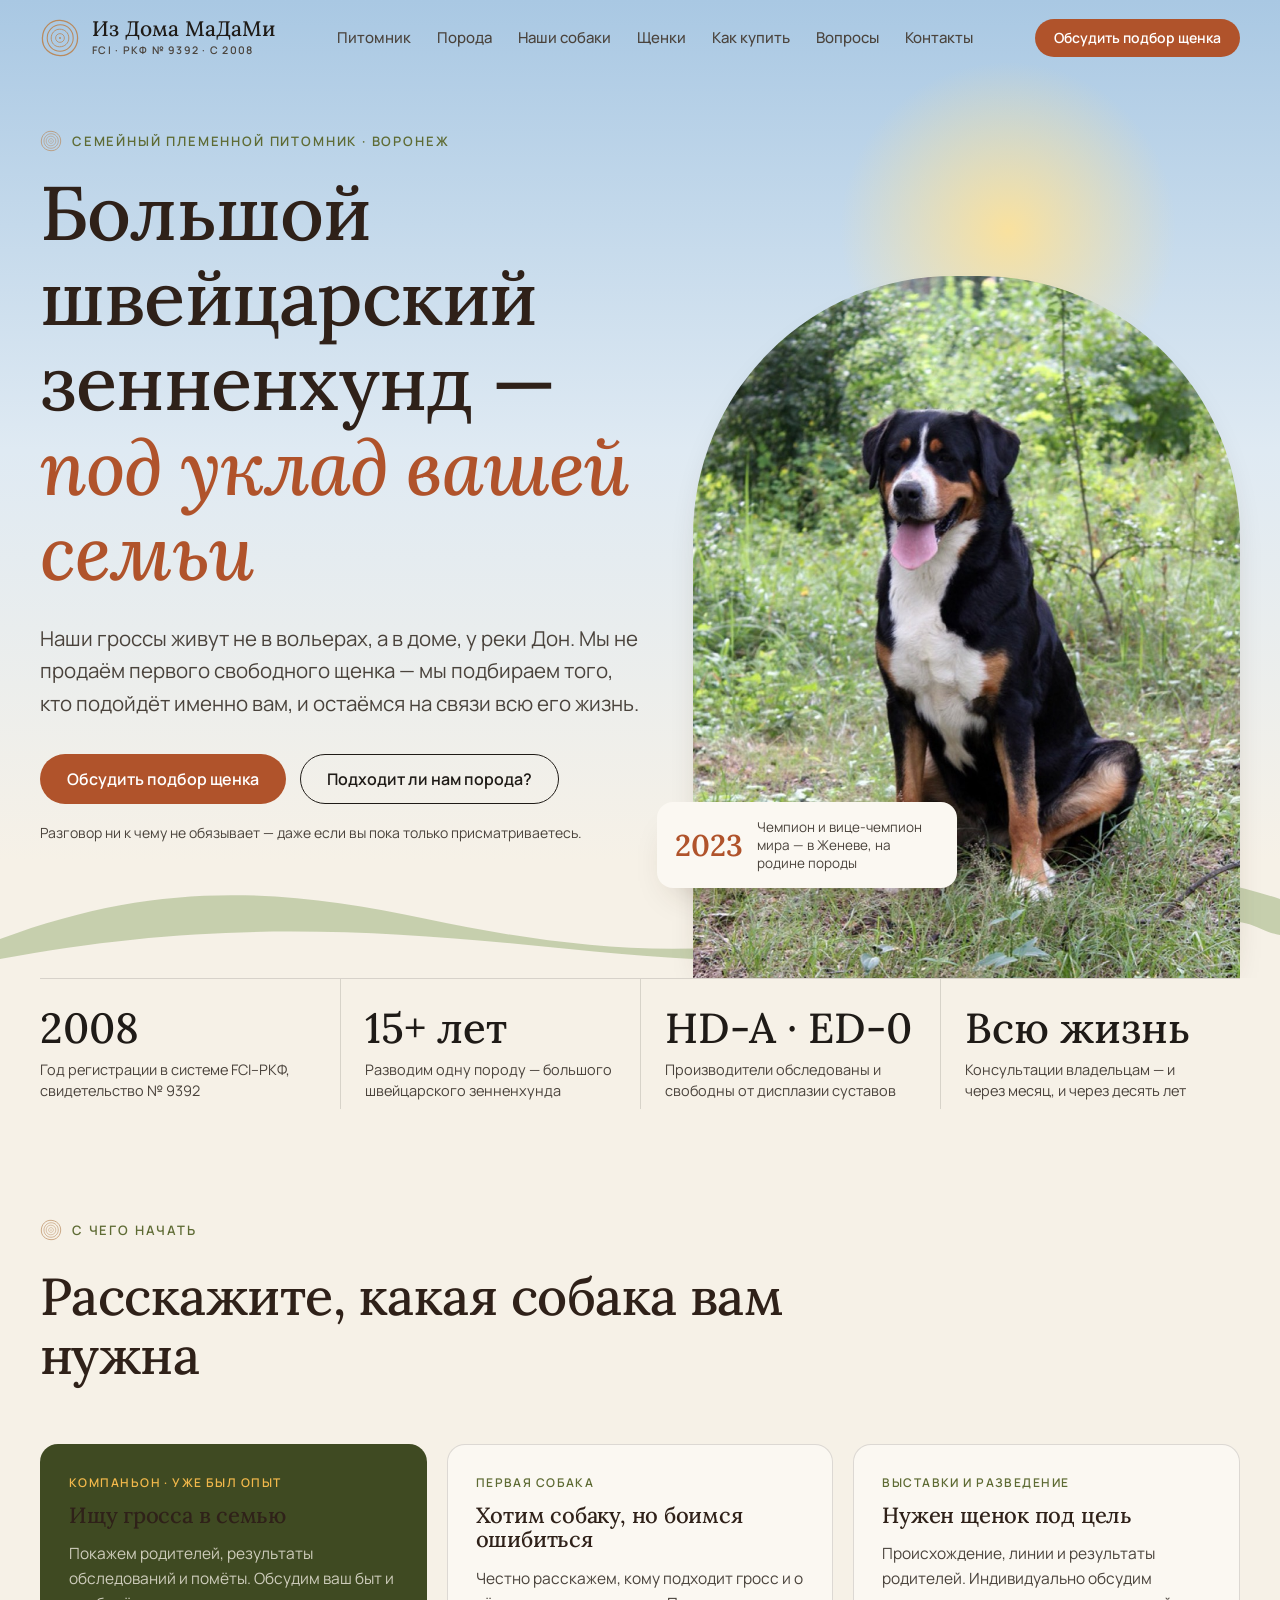
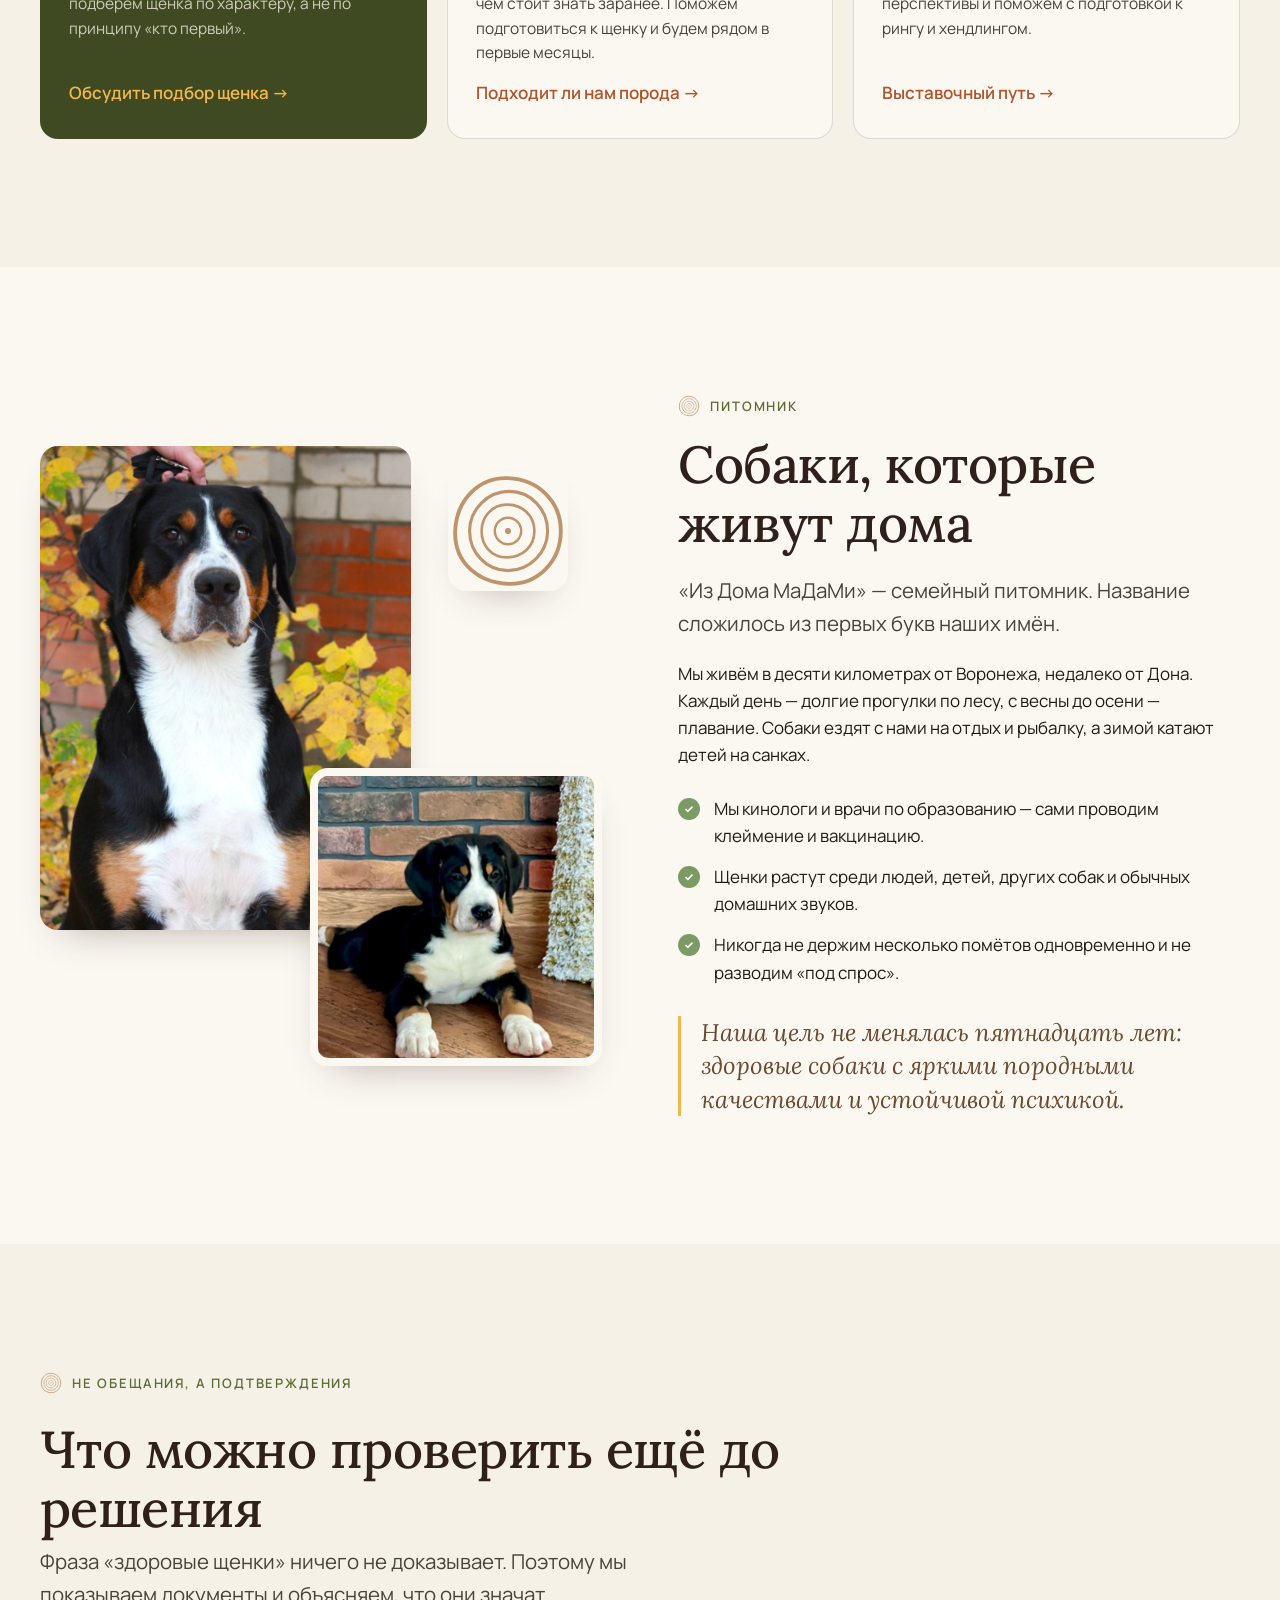
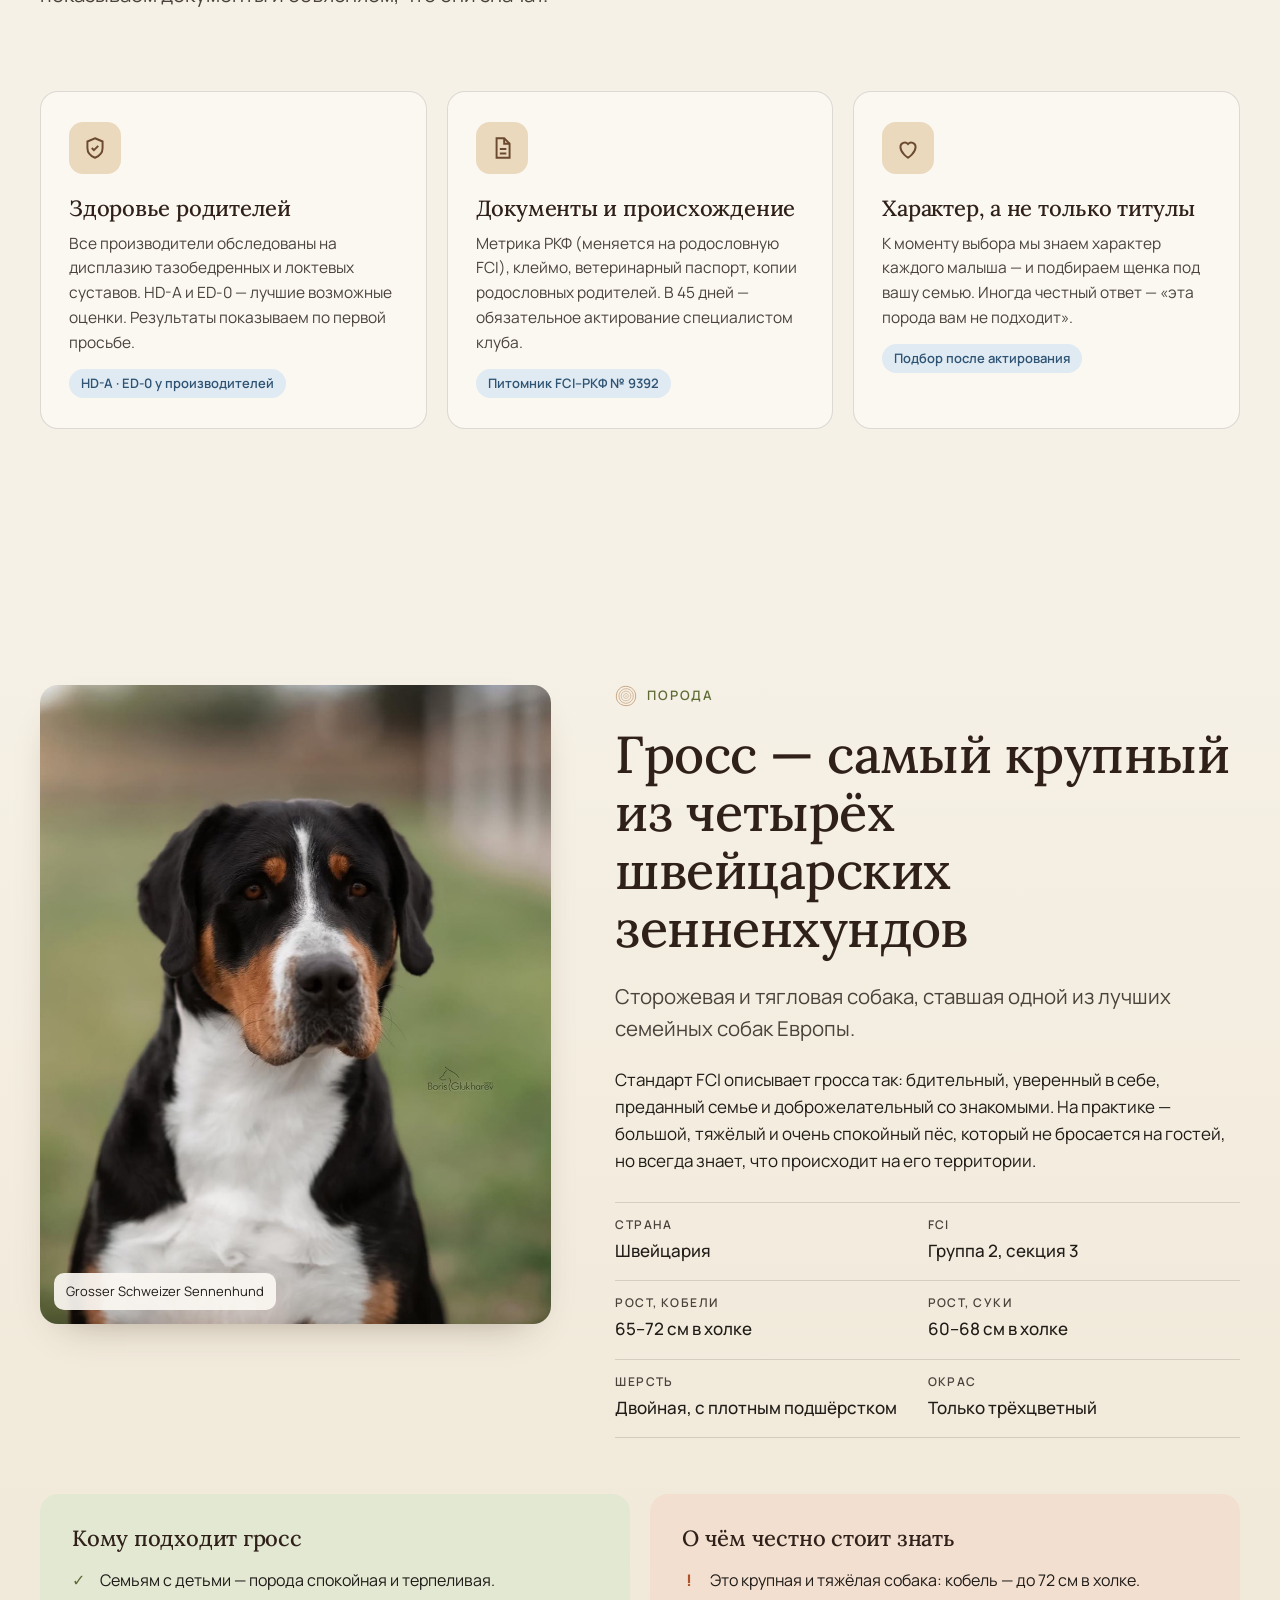
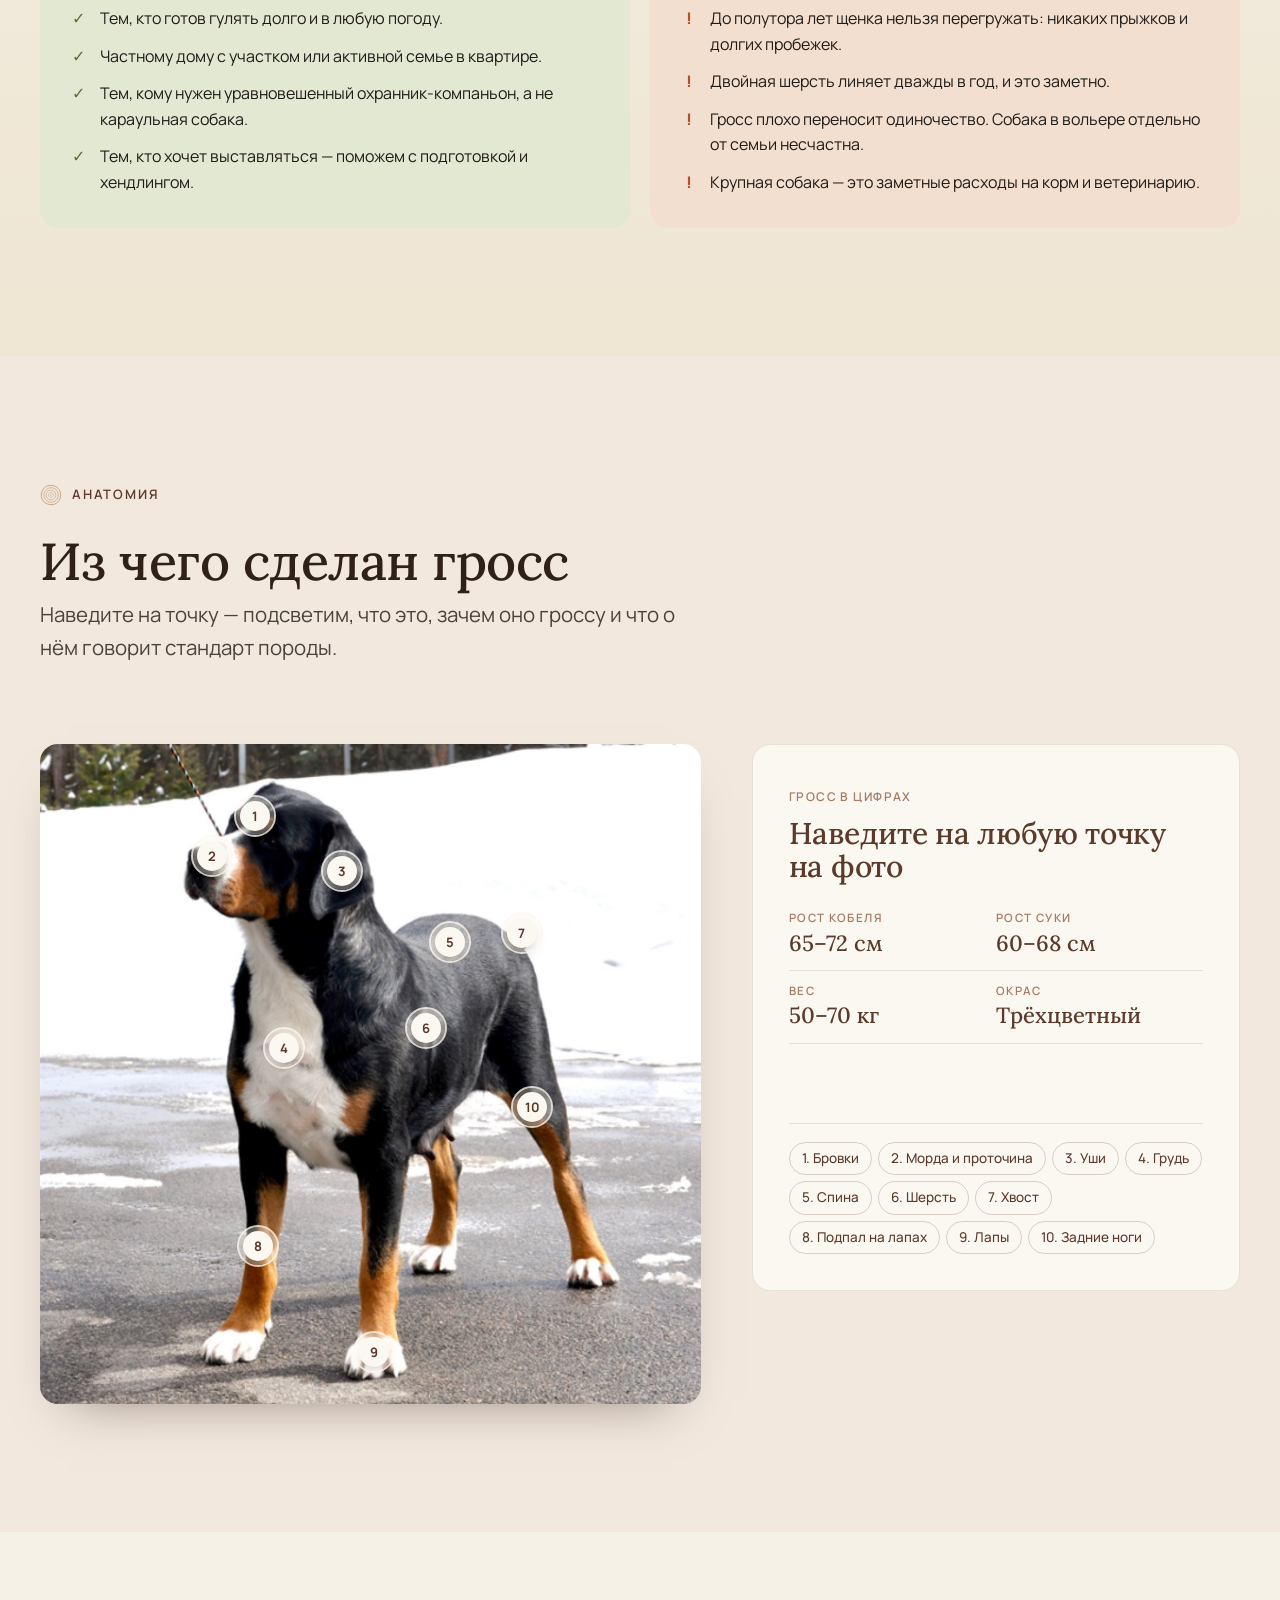
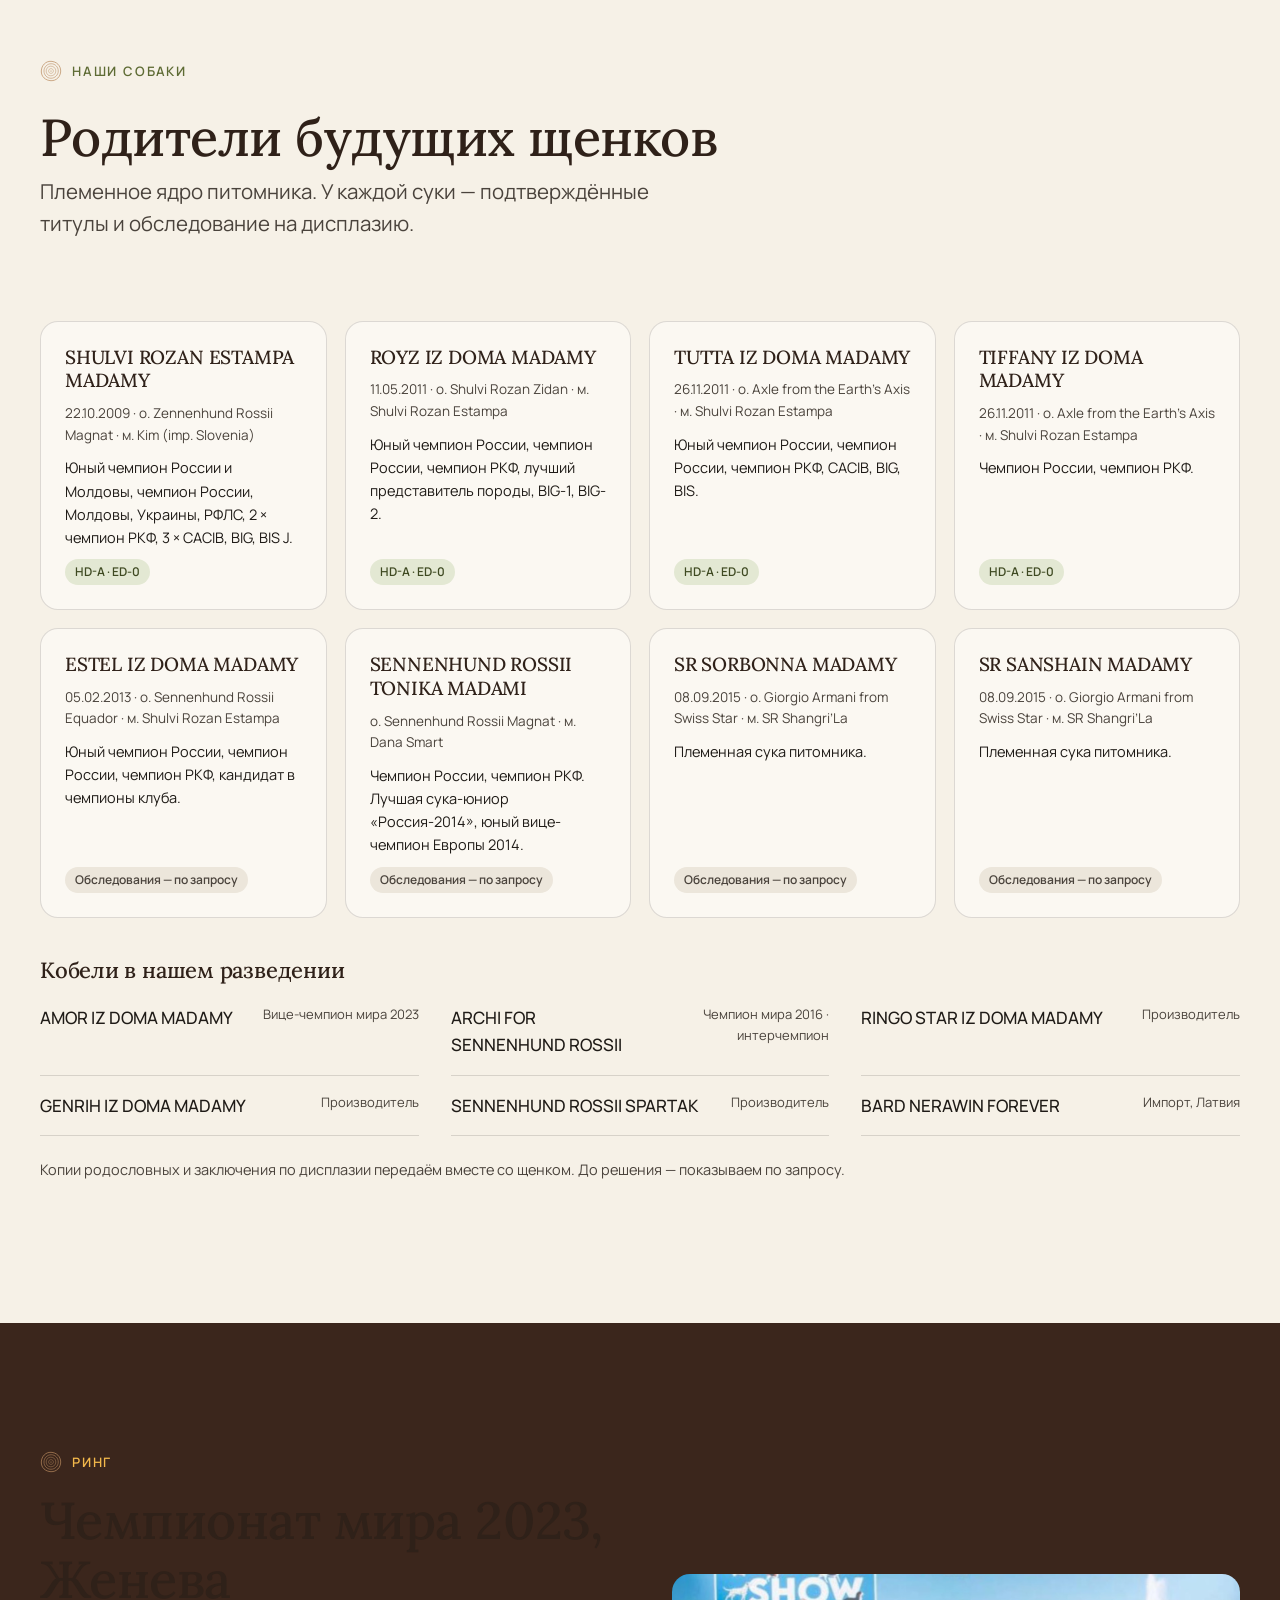
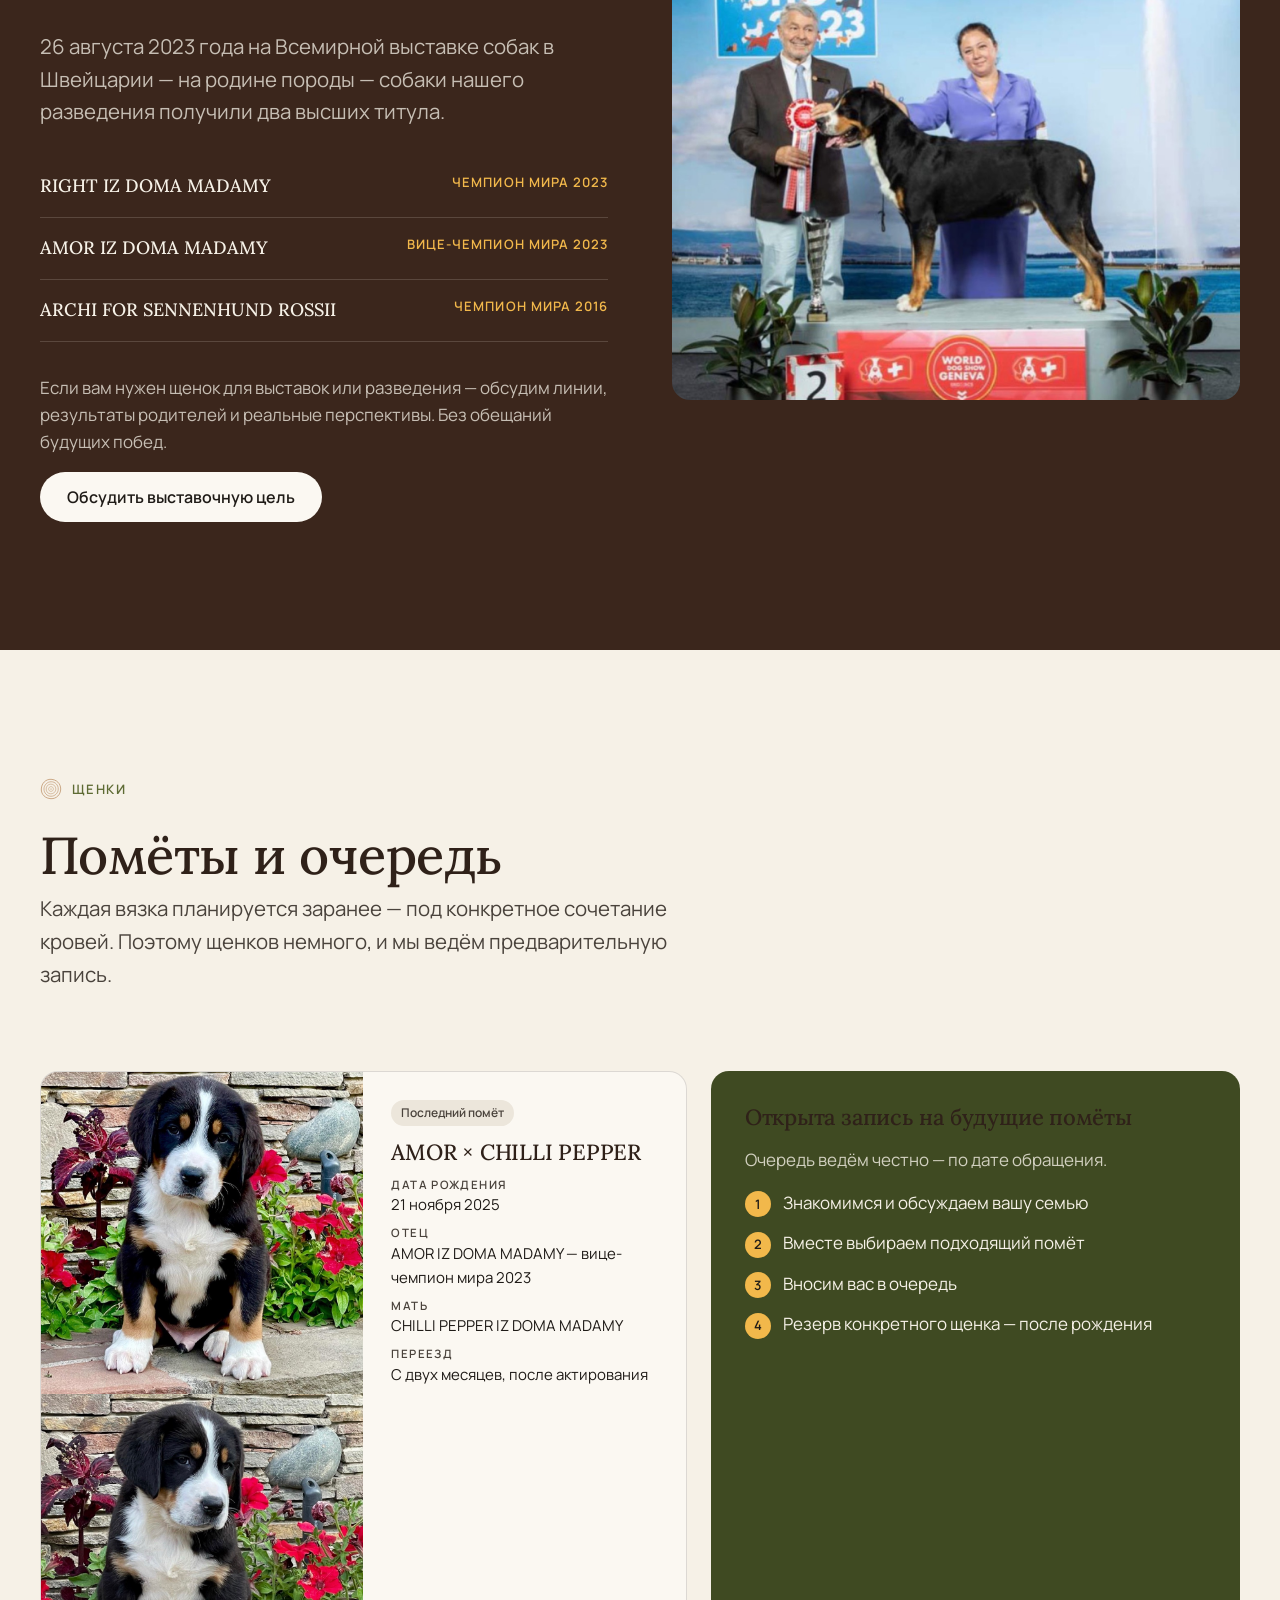
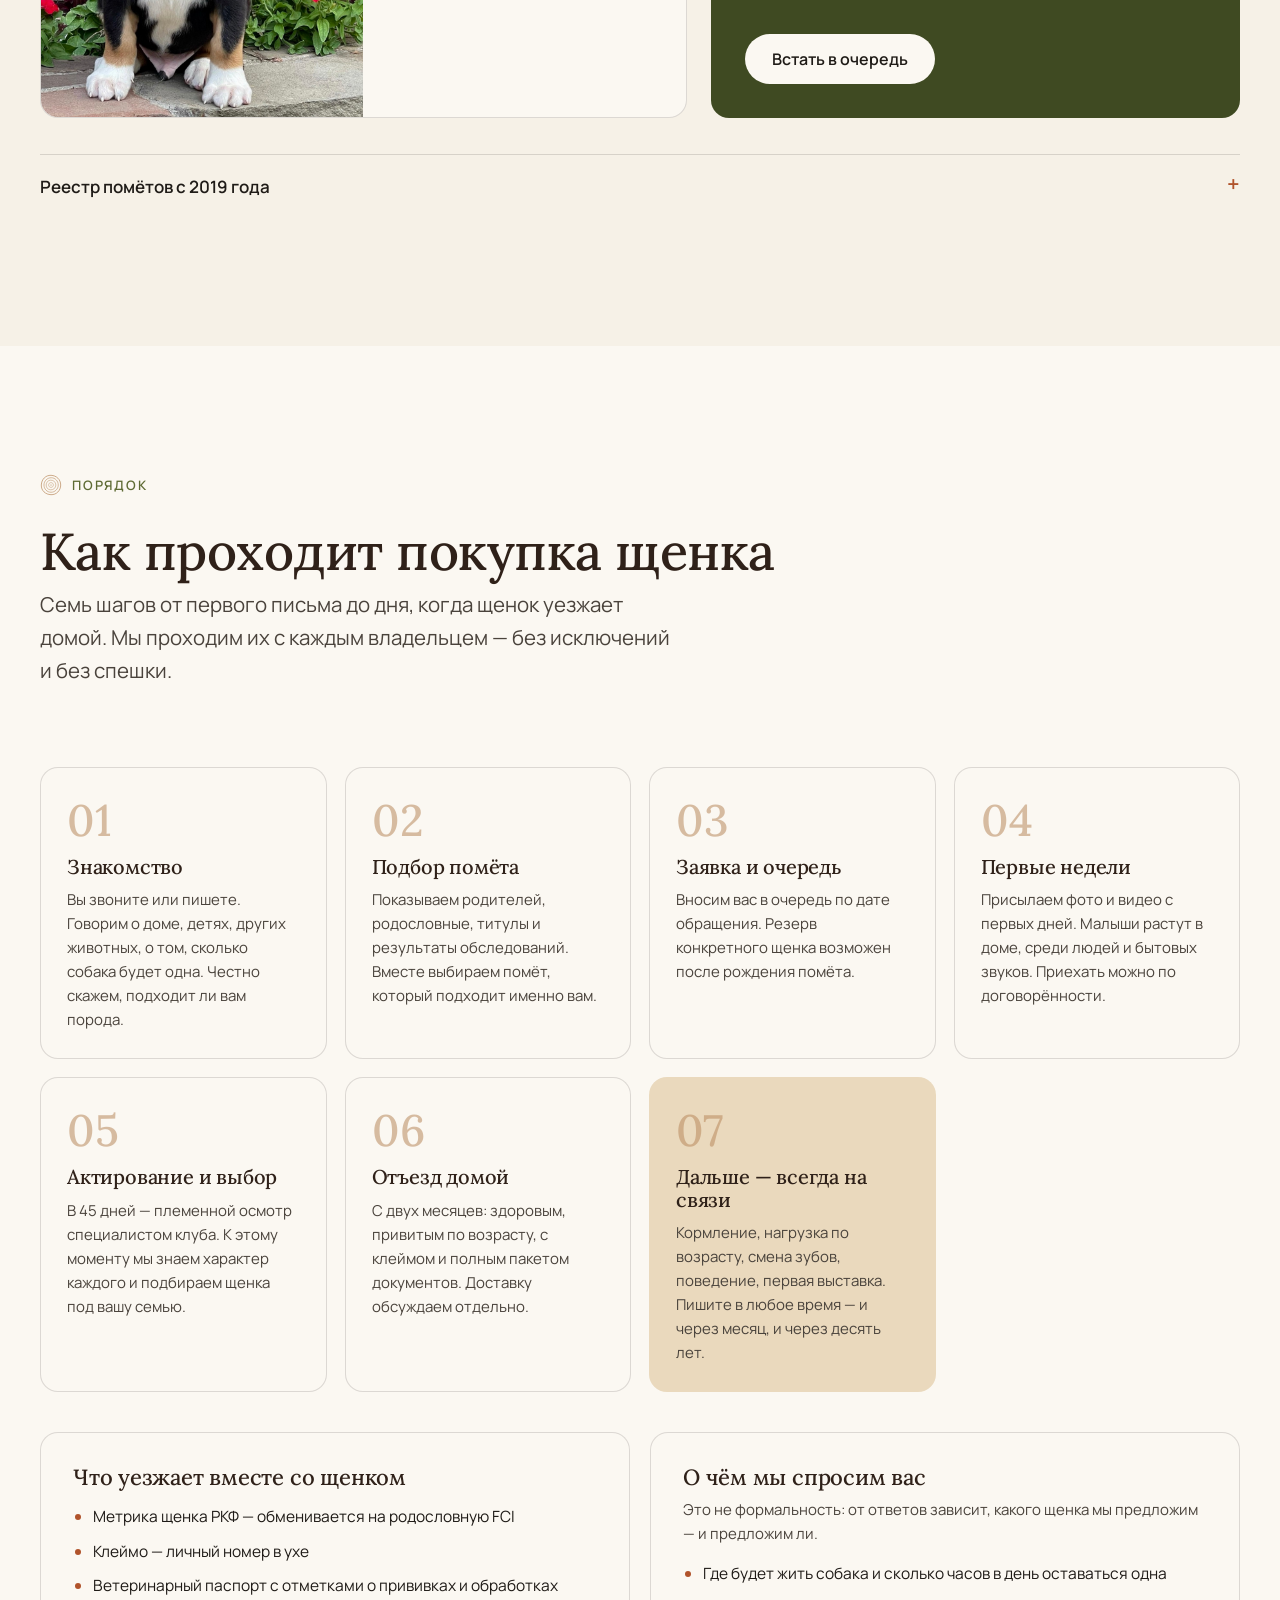
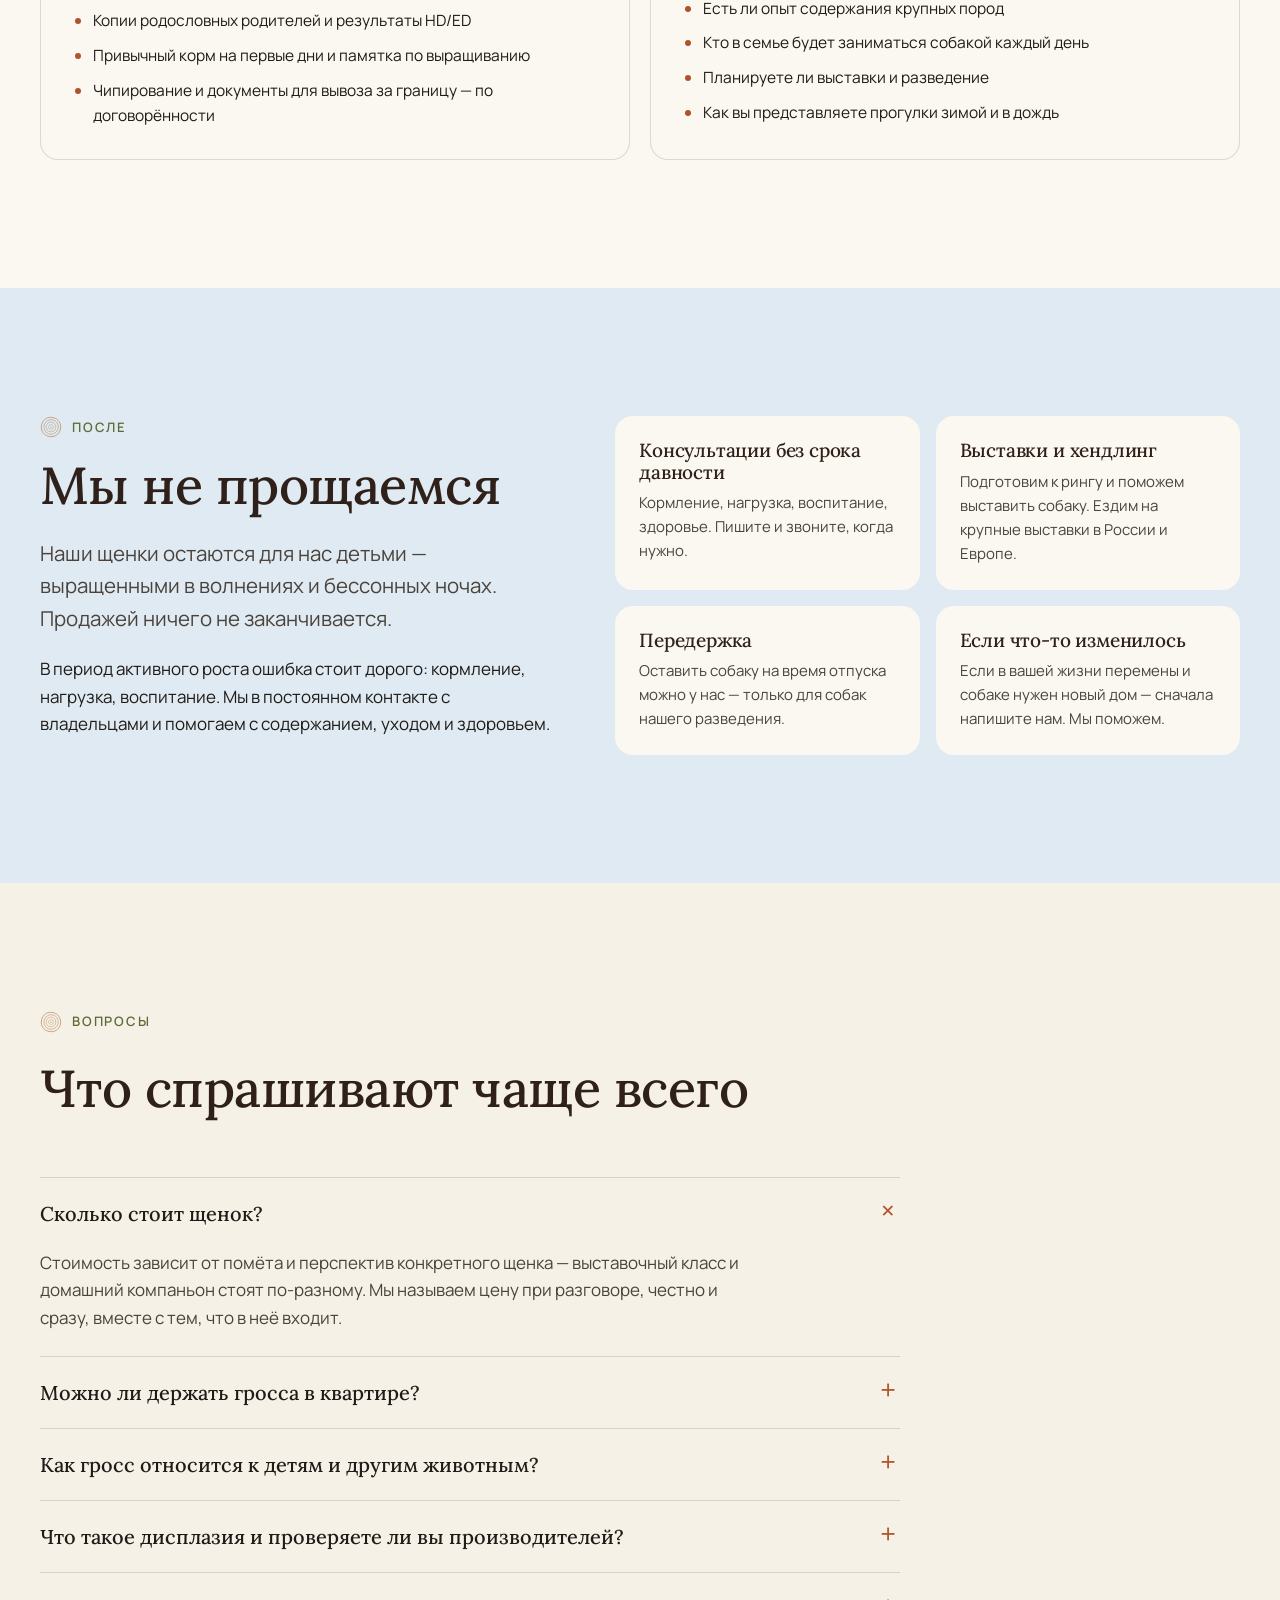
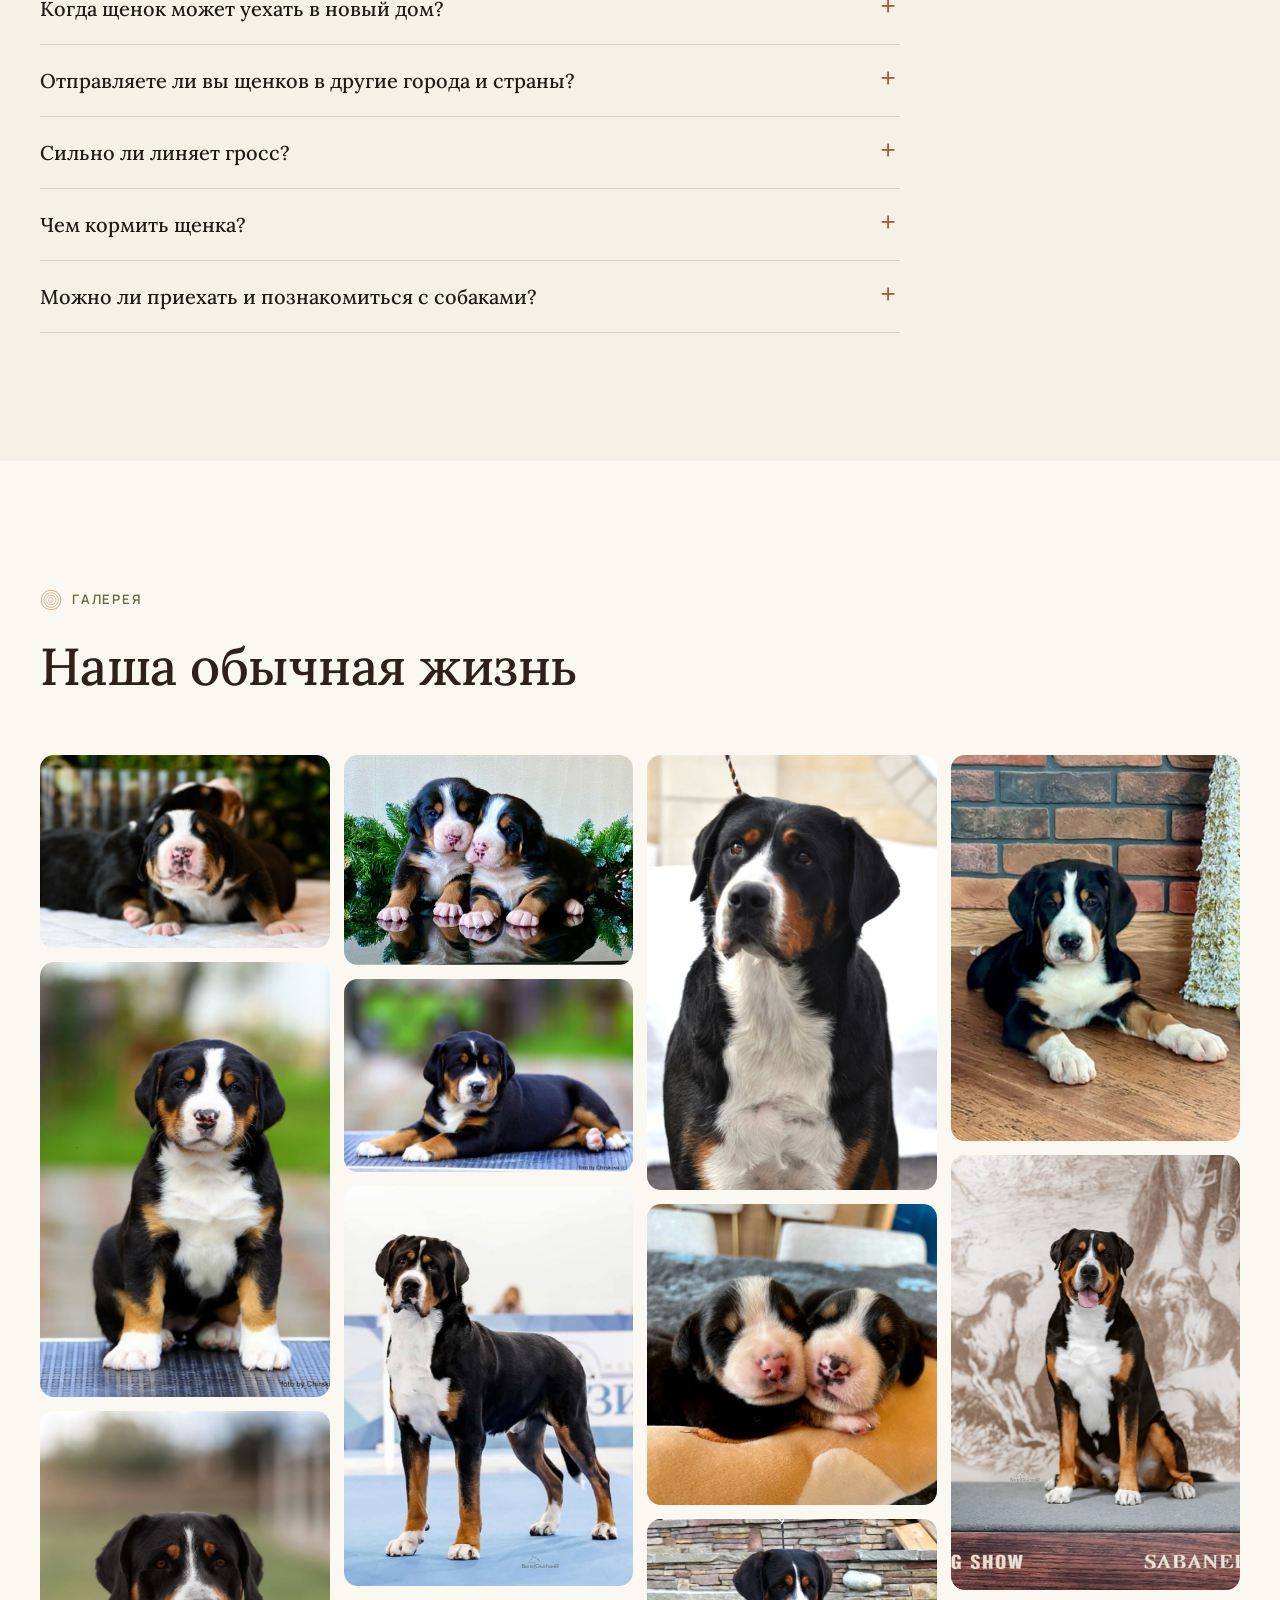
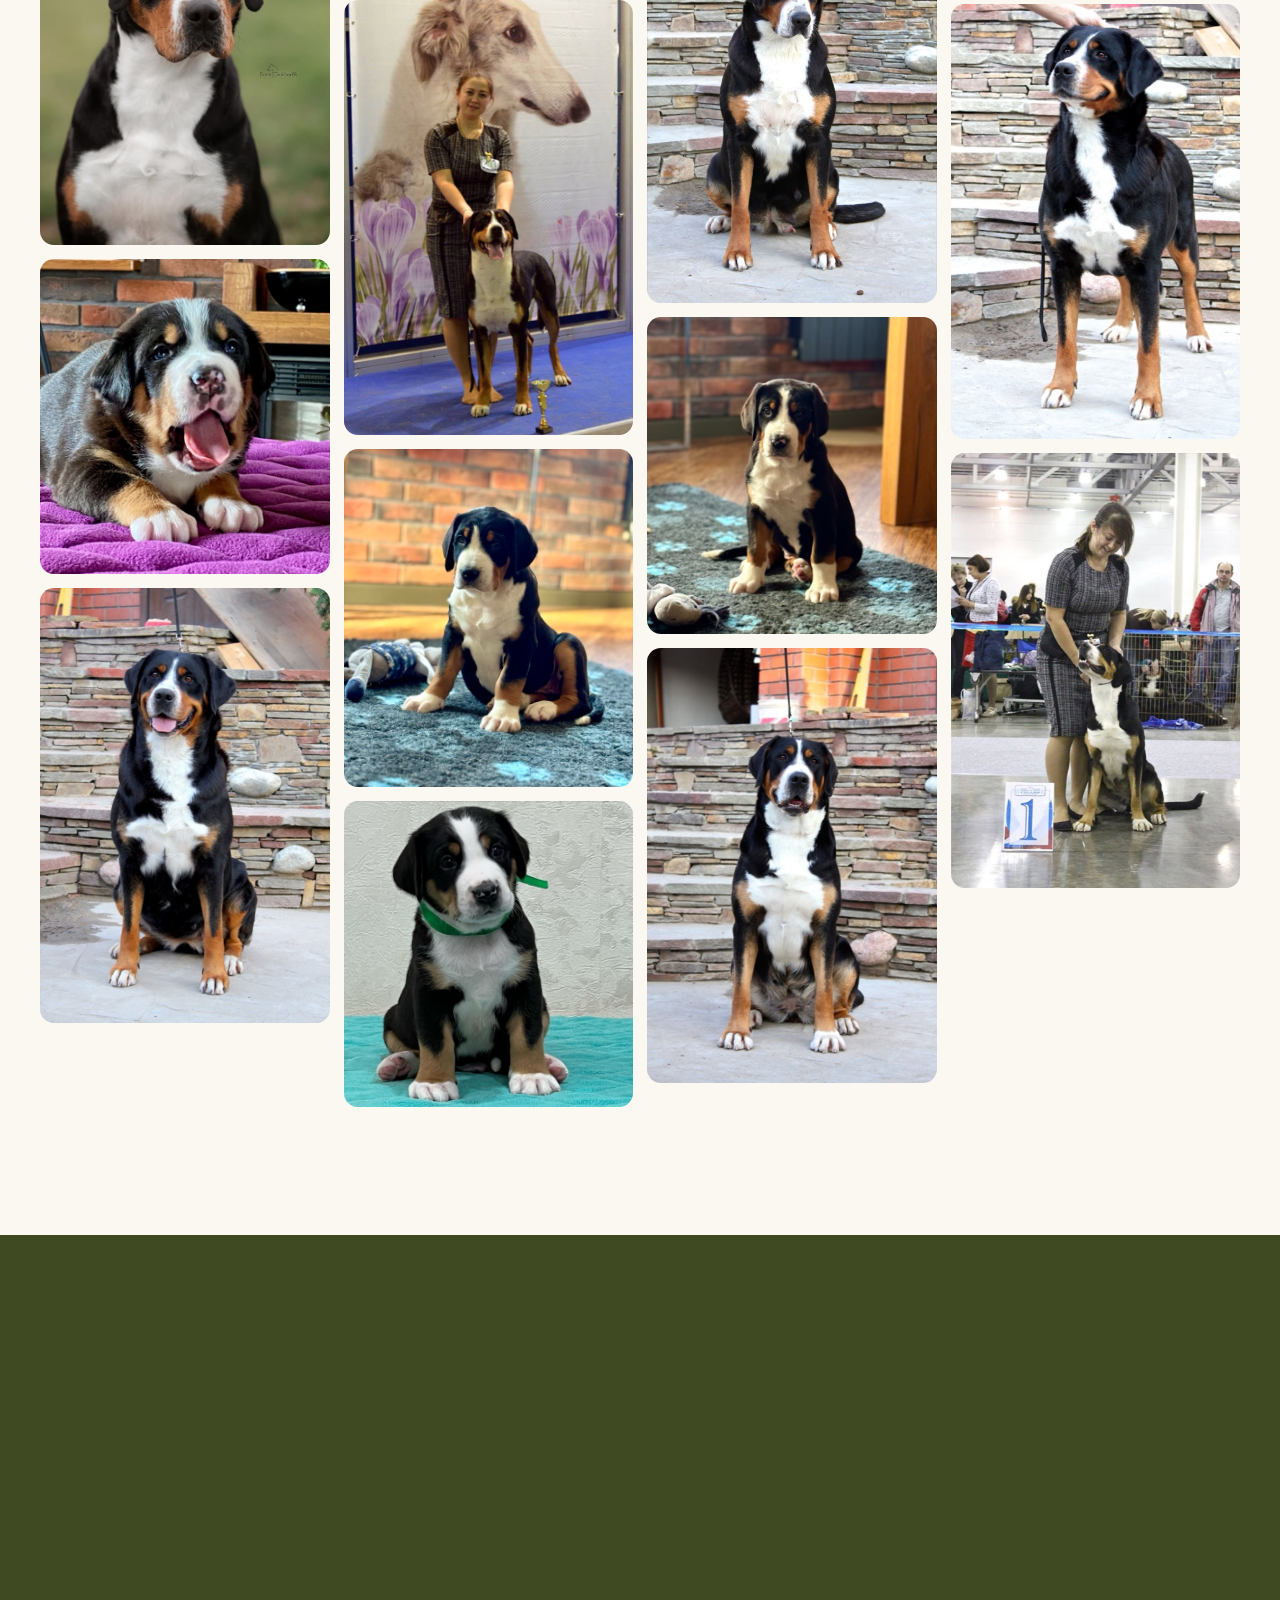
==== commit a0821497: "Анатомия гросса и шоколадный акцент Интерактивная схема на фото: 10 точек, подсветка части тела, кар" ====
--- a/index.html
+++ b/index.html
@@ -162,7 +162,7 @@
     <div class="wrap">
       <div class="breed-top">
         <figure class="breed-photo reveal" style="margin:0">
-          <img src="img/standard.jpg" alt="Большой швейцарский зенненхунд в выставочной стойке">
+          <img src="img/meadow.jpg" alt="Большой швейцарский зенненхунд сидит на траве">
           <figcaption>Grosser Schweizer Sennenhund</figcaption>
         </figure>
         <div class="reveal">
@@ -201,6 +201,38 @@
             <li>Крупная собака — это заметные расходы на корм и ветеринарию.</li>
           </ul>
         </div>
+      </div>
+    </div>
+  </section>
+
+  <!-- АНАТОМИЯ -->
+  <section class="section anat" id="anatomy">
+    <div class="wrap">
+      <div class="section-head reveal">
+        <div class="eyebrow">Анатомия</div>
+        <h2>Из чего сделан гросс</h2>
+        <p class="lead">Наведите на точку — подсветим, что это, зачем оно гроссу и что о нём говорит стандарт породы.</p>
+      </div>
+      <div class="anat-grid">
+        <div class="anat-stage reveal" id="anatStage">
+          <img src="img/standard.jpg" alt="Большой швейцарский зенненхунд в выставочной стойке, вид три четверти">
+          <div class="anat-dim" aria-hidden="true"></div>
+          <div class="anat-ring" aria-hidden="true"><span id="anatRingLabel"></span></div>
+          <div id="anatDots"></div>
+        </div>
+        <aside class="anat-panel reveal" aria-live="polite">
+          <div id="anatCard">
+            <span class="anat-num">Гросс в цифрах</span>
+            <h3>Наведите на любую точку на фото</h3>
+            <dl class="anat-stats">
+              <div><dt>Рост кобеля</dt><dd>65–72 см</dd></div>
+              <div><dt>Рост суки</dt><dd>60–68 см</dd></div>
+              <div><dt>Вес</dt><dd>50–70 кг</dd></div>
+              <div><dt>Окрас</dt><dd>Трёхцветный</dd></div>
+            </dl>
+          </div>
+          <div class="anat-chips" id="anatChips"></div>
+        </aside>
       </div>
     </div>
   </section>
--- a/styles.css
+++ b/styles.css
@@ -15,6 +15,10 @@
   --sun: #f2b84b;
   --ink: #1f1b17;         /* чёрный гросса */
   --ink-soft: #4a433c;
+  --choc: #5b3a2b;        /* шоколад — акцент, дозированно */
+  --choc-deep: #3b261c;
+  --cocoa: #a57b63;
+  --latte: #f2e8de;
   --line: rgba(31, 27, 23, .14);
   --radius: 18px;
   --shadow: 0 18px 40px -24px rgba(60, 40, 20, .45);
@@ -34,7 +38,7 @@
 }
 img { max-width: 100%; display: block; }
 a { color: inherit; }
-h1, h2, h3 { font-family: var(--serif); font-weight: 500; line-height: 1.12; margin: 0; letter-spacing: -.01em; }
+h1, h2, h3 { font-family: var(--serif); font-weight: 500; line-height: 1.12; margin: 0; letter-spacing: -.01em; color: #2f2119; }
 h1 { font-size: clamp(40px, 6vw, 76px); }
 h2 { font-size: clamp(32px, 4.2vw, 52px); }
 h3 { font-size: 22px; }
@@ -184,6 +188,78 @@
 .fit-no { background: #f3dfd0; }
 .fit-no li::before { content: "!"; position: absolute; left: 4px; color: var(--rust); font-weight: 800; }
 
+/* Анатомия */
+@property --ax { syntax: "<percentage>"; inherits: true; initial-value: 50%; }
+@property --ay { syntax: "<percentage>"; inherits: true; initial-value: 50%; }
+@property --ar { syntax: "<percentage>"; inherits: true; initial-value: 20%; }
+.anat { background: var(--latte); }
+.anat .eyebrow { color: var(--choc); }
+.anat-grid { display: grid; grid-template-columns: 1.15fr .85fr; gap: clamp(24px, 4vw, 56px); align-items: start; }
+.anat-stage {
+  position: relative; aspect-ratio: 1; border-radius: var(--radius); overflow: hidden;
+  box-shadow: 0 24px 50px -30px rgba(59, 38, 28, .55);
+  --ax: 50%; --ay: 50%; --ar: 20%;
+  transition: --ax .45s ease, --ay .45s ease, --ar .45s ease;
+}
+.anat-stage img { width: 100%; height: 100%; object-fit: cover; }
+.anat-dim {
+  position: absolute; inset: 0; pointer-events: none; opacity: 0; transition: opacity .35s;
+  background: radial-gradient(var(--ar) var(--ar) at var(--ax) var(--ay), rgba(59, 38, 28, 0) 62%, rgba(59, 38, 28, .62) 100%);
+}
+.anat-ring {
+  position: absolute; left: var(--ax); top: var(--ay); width: calc(var(--ar) * 1.25); aspect-ratio: 1;
+  transform: translate(-50%, -50%) scale(.85); border-radius: 50%; pointer-events: none;
+  border: 2px dashed rgba(255, 248, 238, .9); box-shadow: 0 0 0 6px rgba(165, 123, 99, .25);
+  opacity: 0; transition: opacity .3s, transform .45s ease;
+}
+.anat-ring span {
+  position: absolute; left: 50%; bottom: calc(100% + 10px); transform: translateX(-50%); white-space: nowrap;
+  background: var(--paper); color: var(--choc); font: 600 13px/1 var(--sans); padding: 8px 12px; border-radius: 999px;
+  box-shadow: 0 8px 20px -10px rgba(59, 38, 28, .6);
+}
+.anat-stage.on .anat-dim { opacity: 1; }
+.anat-stage.on .anat-ring { opacity: 1; transform: translate(-50%, -50%) scale(1); }
+.anat-dot {
+  position: absolute; width: 30px; height: 30px; margin: -15px 0 0 -15px; border-radius: 50%; border: 0; padding: 0; cursor: pointer;
+  background: var(--paper); color: var(--choc); font: 700 13px/30px var(--sans); text-align: center;
+  box-shadow: 0 0 0 4px rgba(255, 248, 238, .35), 0 6px 14px -6px rgba(0, 0, 0, .5);
+  transition: transform .2s, background .2s, color .2s; z-index: 2;
+}
+.anat-dot::before { content: ""; position: absolute; inset: -6px; border-radius: 50%; border: 2px solid rgba(255, 248, 238, .8); animation: anat-pulse 2.4s ease-out infinite; }
+.anat-dot:hover, .anat-dot:focus-visible, .anat-dot.active { transform: scale(1.18); background: var(--choc); color: var(--paper); outline: none; }
+.anat-stage.on .anat-dot:not(.active) { opacity: .55; }
+.anat-stage.on .anat-dot::before { animation: none; opacity: 0; }
+@keyframes anat-pulse { 0% { transform: scale(.8); opacity: 1; } 100% { transform: scale(1.7); opacity: 0; } }
+.anat-panel { background: var(--paper); border-radius: var(--radius); padding: clamp(24px, 3vw, 36px); border: 1px solid rgba(91, 58, 43, .12); position: sticky; top: 96px; }
+#anatCard { min-height: 320px; }
+#anatCard.swap { animation: anat-in .35s ease; }
+@keyframes anat-in { from { opacity: 0; transform: translateY(8px); } to { opacity: 1; transform: none; } }
+.anat-num { display: inline-block; font: 600 12px/1 var(--sans); letter-spacing: .12em; text-transform: uppercase; color: var(--cocoa); margin-bottom: 14px; }
+.anat-panel h3 { font-size: clamp(24px, 2.4vw, 30px); color: var(--choc); margin-bottom: 14px; }
+.anat-panel p { color: var(--ink-soft); font-size: 15.5px; }
+.anat-panel .why { border-left: 3px solid var(--cocoa); padding-left: 14px; color: var(--ink); }
+.anat-panel .why b { display: block; font: 600 12px/1.4 var(--sans); letter-spacing: .1em; text-transform: uppercase; color: var(--choc); margin-bottom: 4px; }
+.anat-panel .std { font-size: 14px; background: var(--latte); border-radius: 12px; padding: 12px 14px; margin: 0; color: var(--choc-deep); }
+.anat-stats { display: grid; grid-template-columns: 1fr 1fr; margin: 6px 0 0; }
+.anat-stats div { padding: 14px 0; border-bottom: 1px solid rgba(91, 58, 43, .14); }
+.anat-stats dt { font: 600 11.5px/1 var(--sans); letter-spacing: .12em; text-transform: uppercase; color: var(--cocoa); margin-bottom: 6px; }
+.anat-stats dd { margin: 0; font: 500 22px/1.2 var(--serif); color: var(--choc); }
+.anat-chips { display: flex; flex-wrap: wrap; gap: 6px; margin-top: 22px; padding-top: 18px; border-top: 1px solid rgba(91, 58, 43, .14); }
+.anat-chips button {
+  font: 500 13.5px/1 var(--sans); padding: 9px 12px; border-radius: 999px; cursor: pointer;
+  border: 1px solid rgba(91, 58, 43, .22); background: transparent; color: var(--choc); transition: .2s;
+}
+.anat-chips button:hover, .anat-chips button.active { background: var(--choc); color: var(--paper); border-color: var(--choc); }
+@media (max-width: 900px) {
+  .anat-grid { grid-template-columns: 1fr; }
+  .anat-panel { position: static; }
+  #anatCard { min-height: 0; }
+}
+@media (max-width: 560px) {
+  .anat-dot { width: 26px; height: 26px; margin: -13px 0 0 -13px; line-height: 26px; font-size: 12px; }
+  .anat-ring span { font-size: 12px; padding: 6px 10px; }
+}
+
 /* Производители */
 .dogs-grid { display: grid; grid-template-columns: repeat(auto-fill, minmax(270px, 1fr)); gap: 18px; }
 .dog {
@@ -203,7 +279,7 @@
 .note { font-size: 14.5px; color: var(--ink-soft); margin-top: 22px; }
 
 /* Чемпионат мира */
-.champ { background: var(--ink); color: var(--milk); overflow: hidden; }
+.champ { background: var(--choc-deep); color: var(--milk); overflow: hidden; }
 .champ .eyebrow { color: var(--sun); }
 .champ-grid { display: grid; grid-template-columns: 1fr 1fr; gap: clamp(30px, 5vw, 80px); align-items: center; }
 .champ img { border-radius: var(--radius); width: 100%; aspect-ratio: 4/3; object-fit: cover; }
@@ -305,7 +381,7 @@
 .form .btn { width: 100%; }
 .form-ok { display: none; background: #e3e8d3; border-radius: 12px; padding: 14px; font-size: 15px; }
 
-.footer { background: var(--ink); color: rgba(246, 241, 231, .6); padding: 34px 0; font-size: 14px; }
+.footer { background: var(--choc-deep); color: rgba(246, 241, 231, .6); padding: 34px 0; font-size: 14px; }
 .footer .wrap { display: flex; flex-wrap: wrap; justify-content: space-between; gap: 12px; }
 
 /* Появление при скролле */
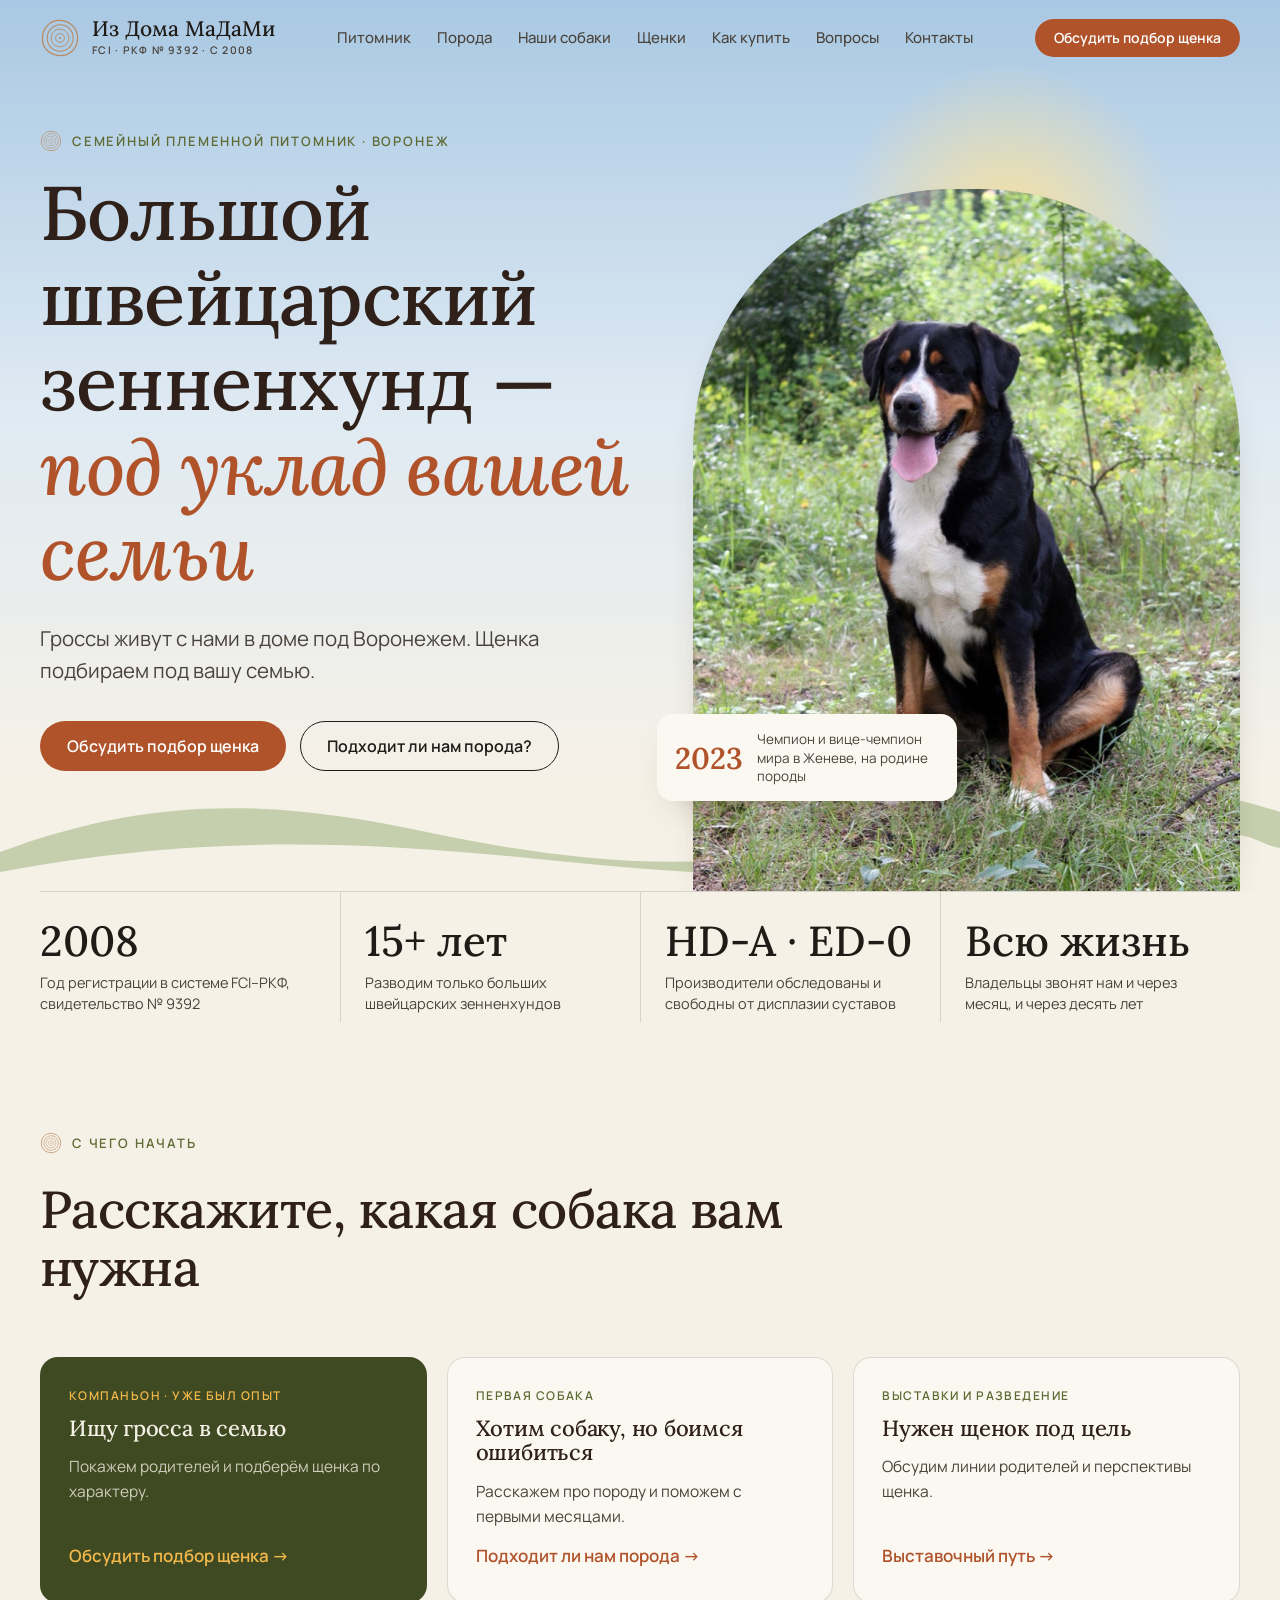
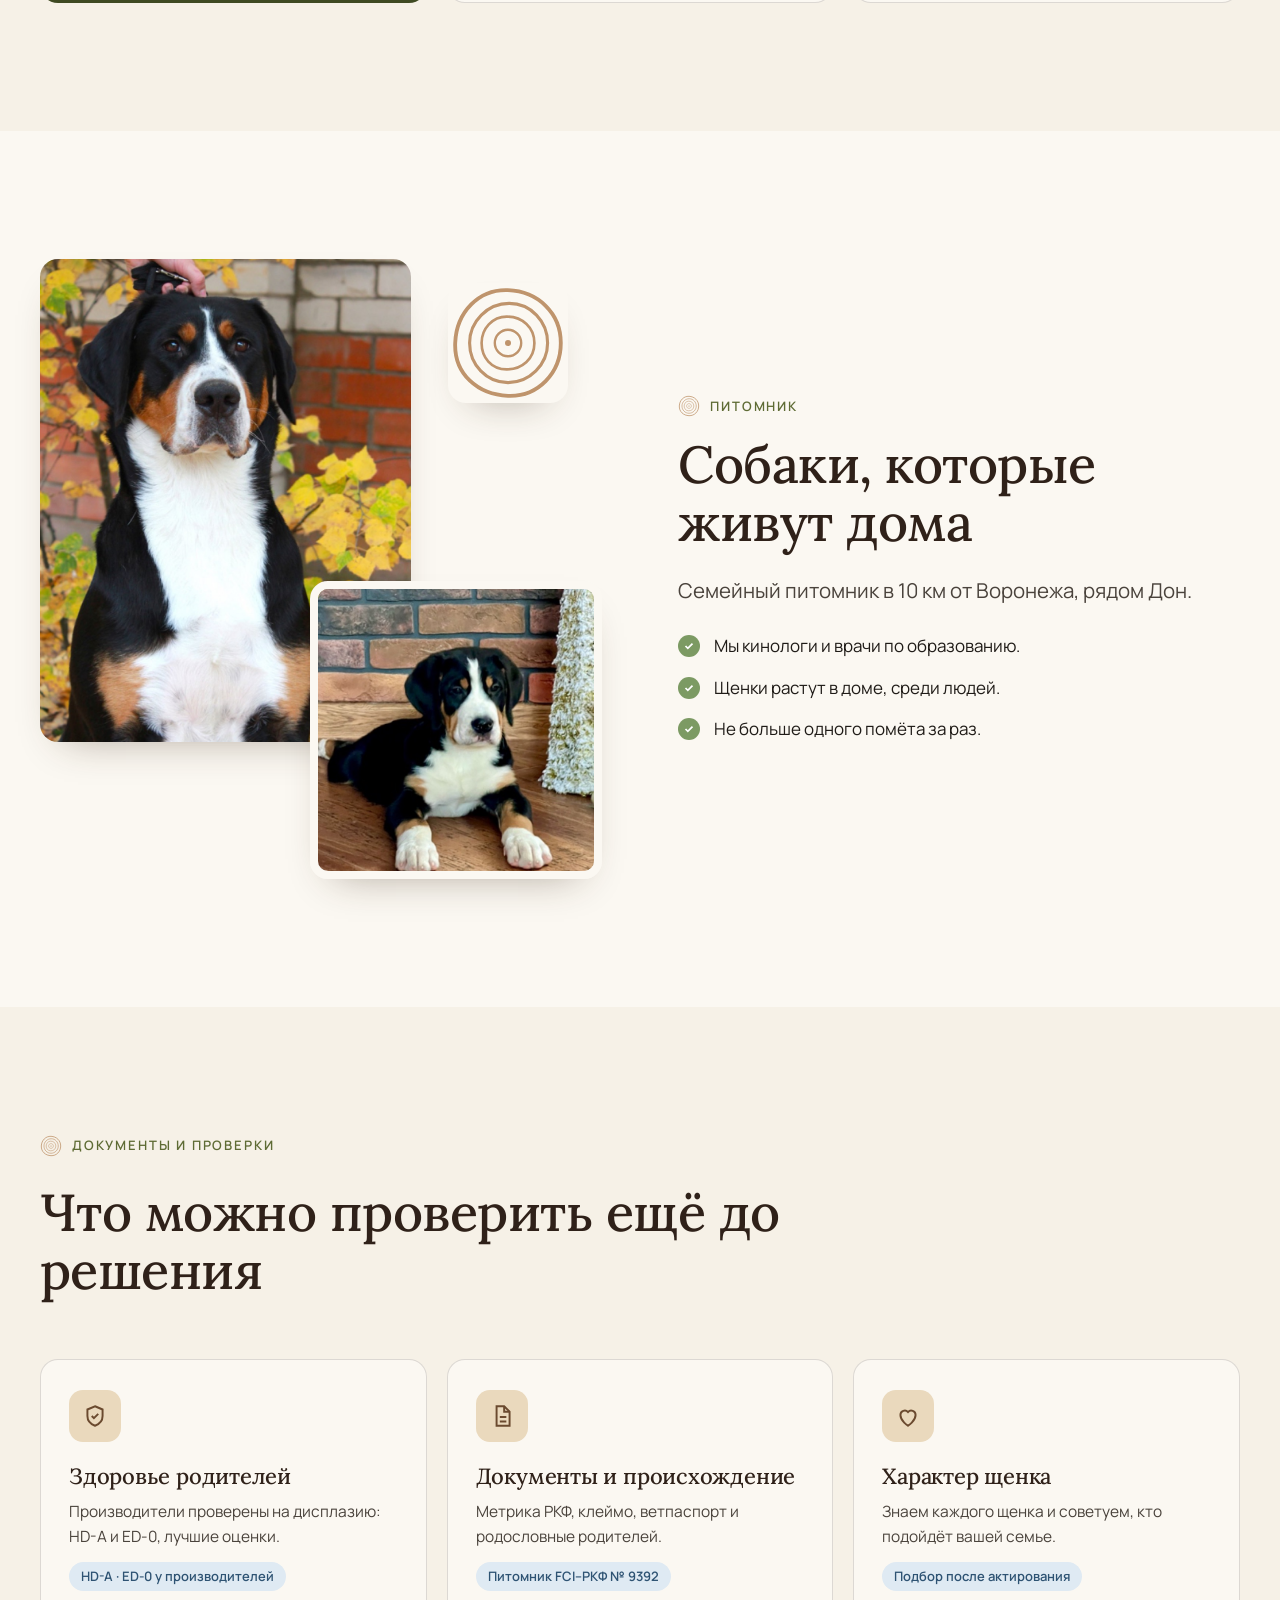
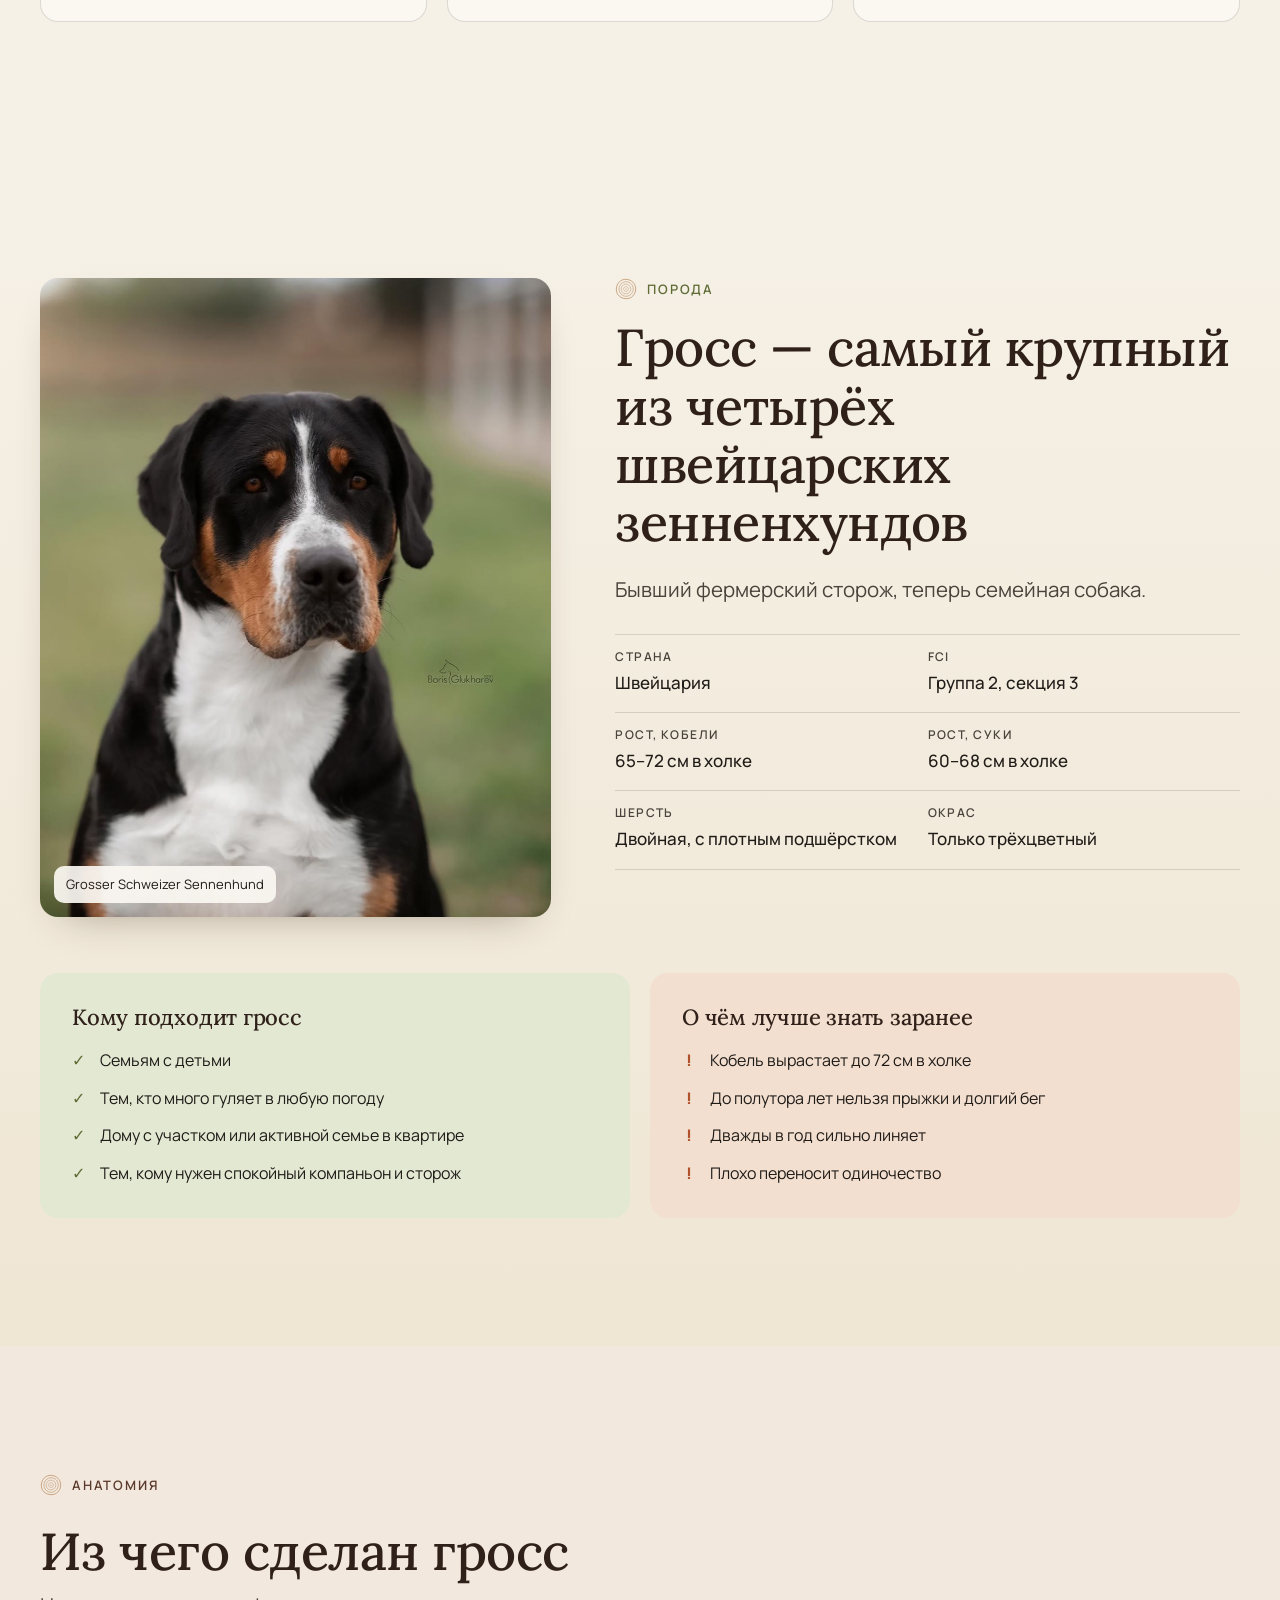
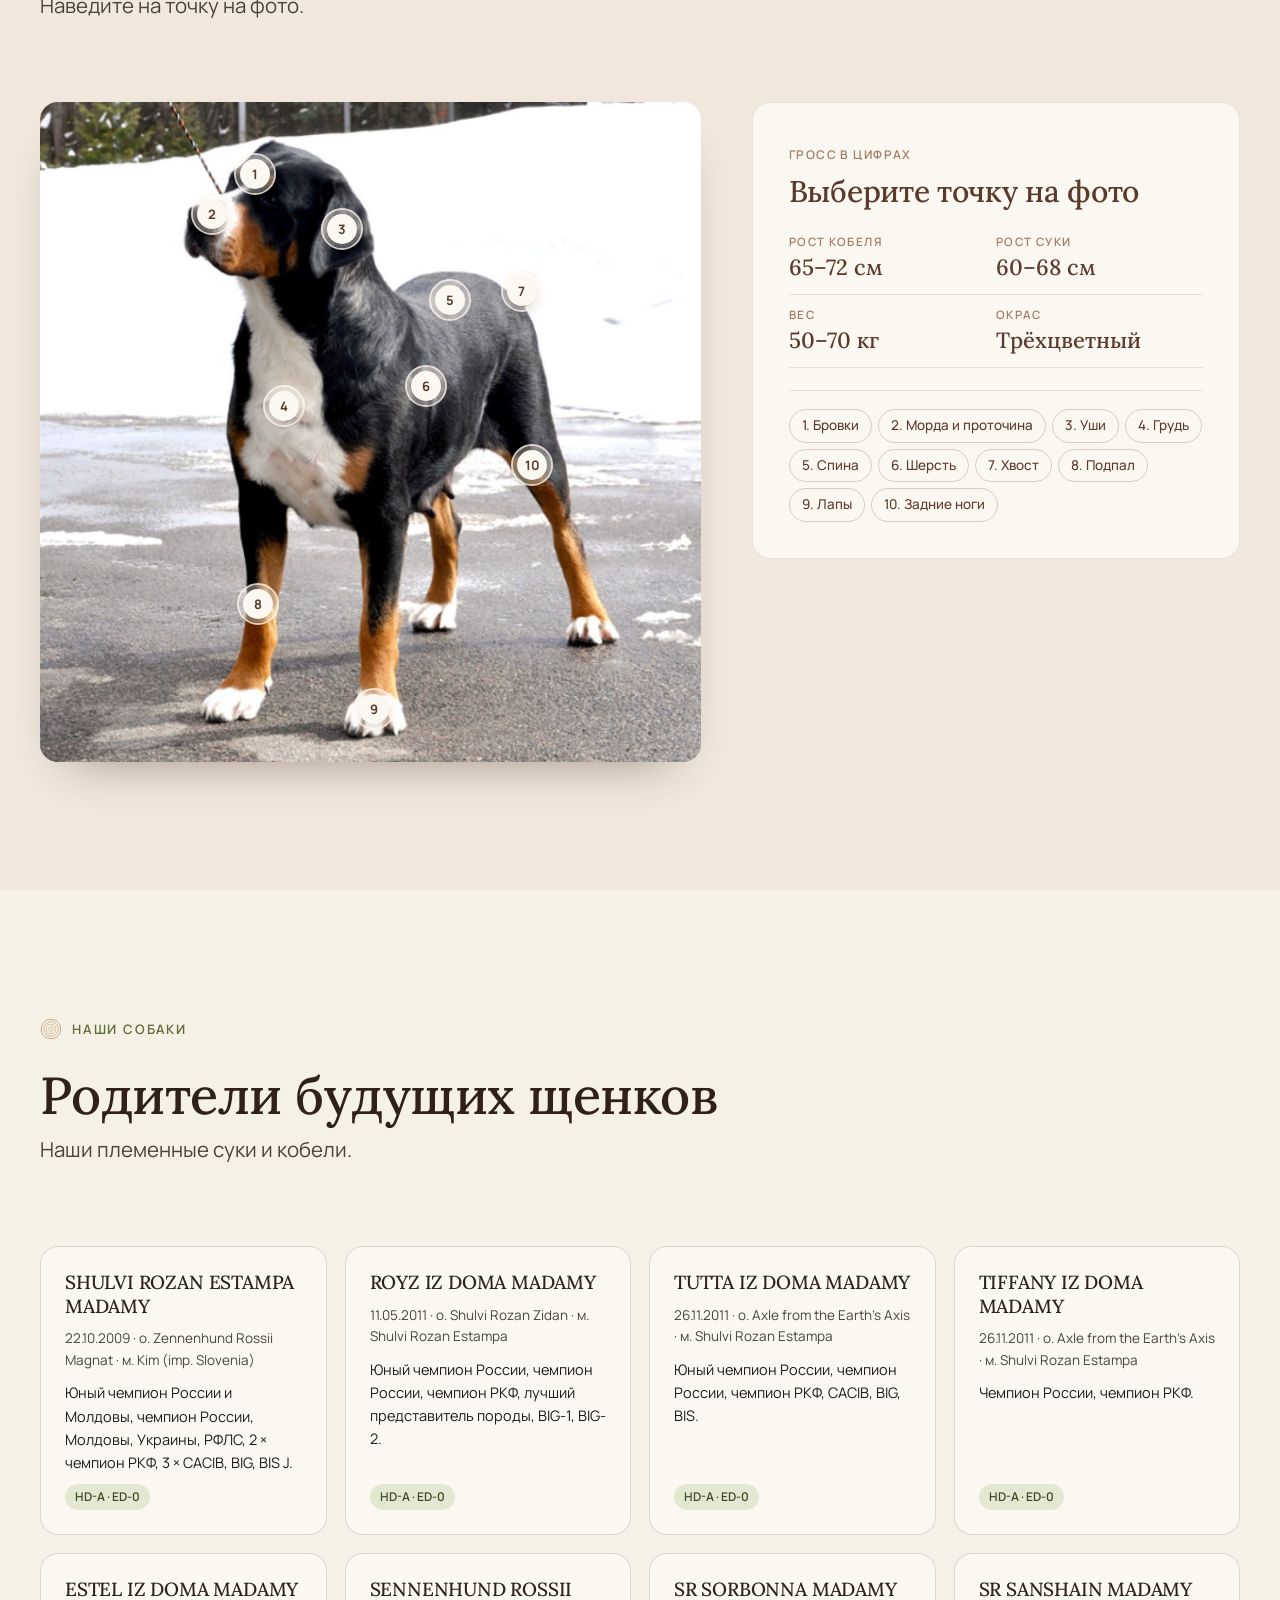
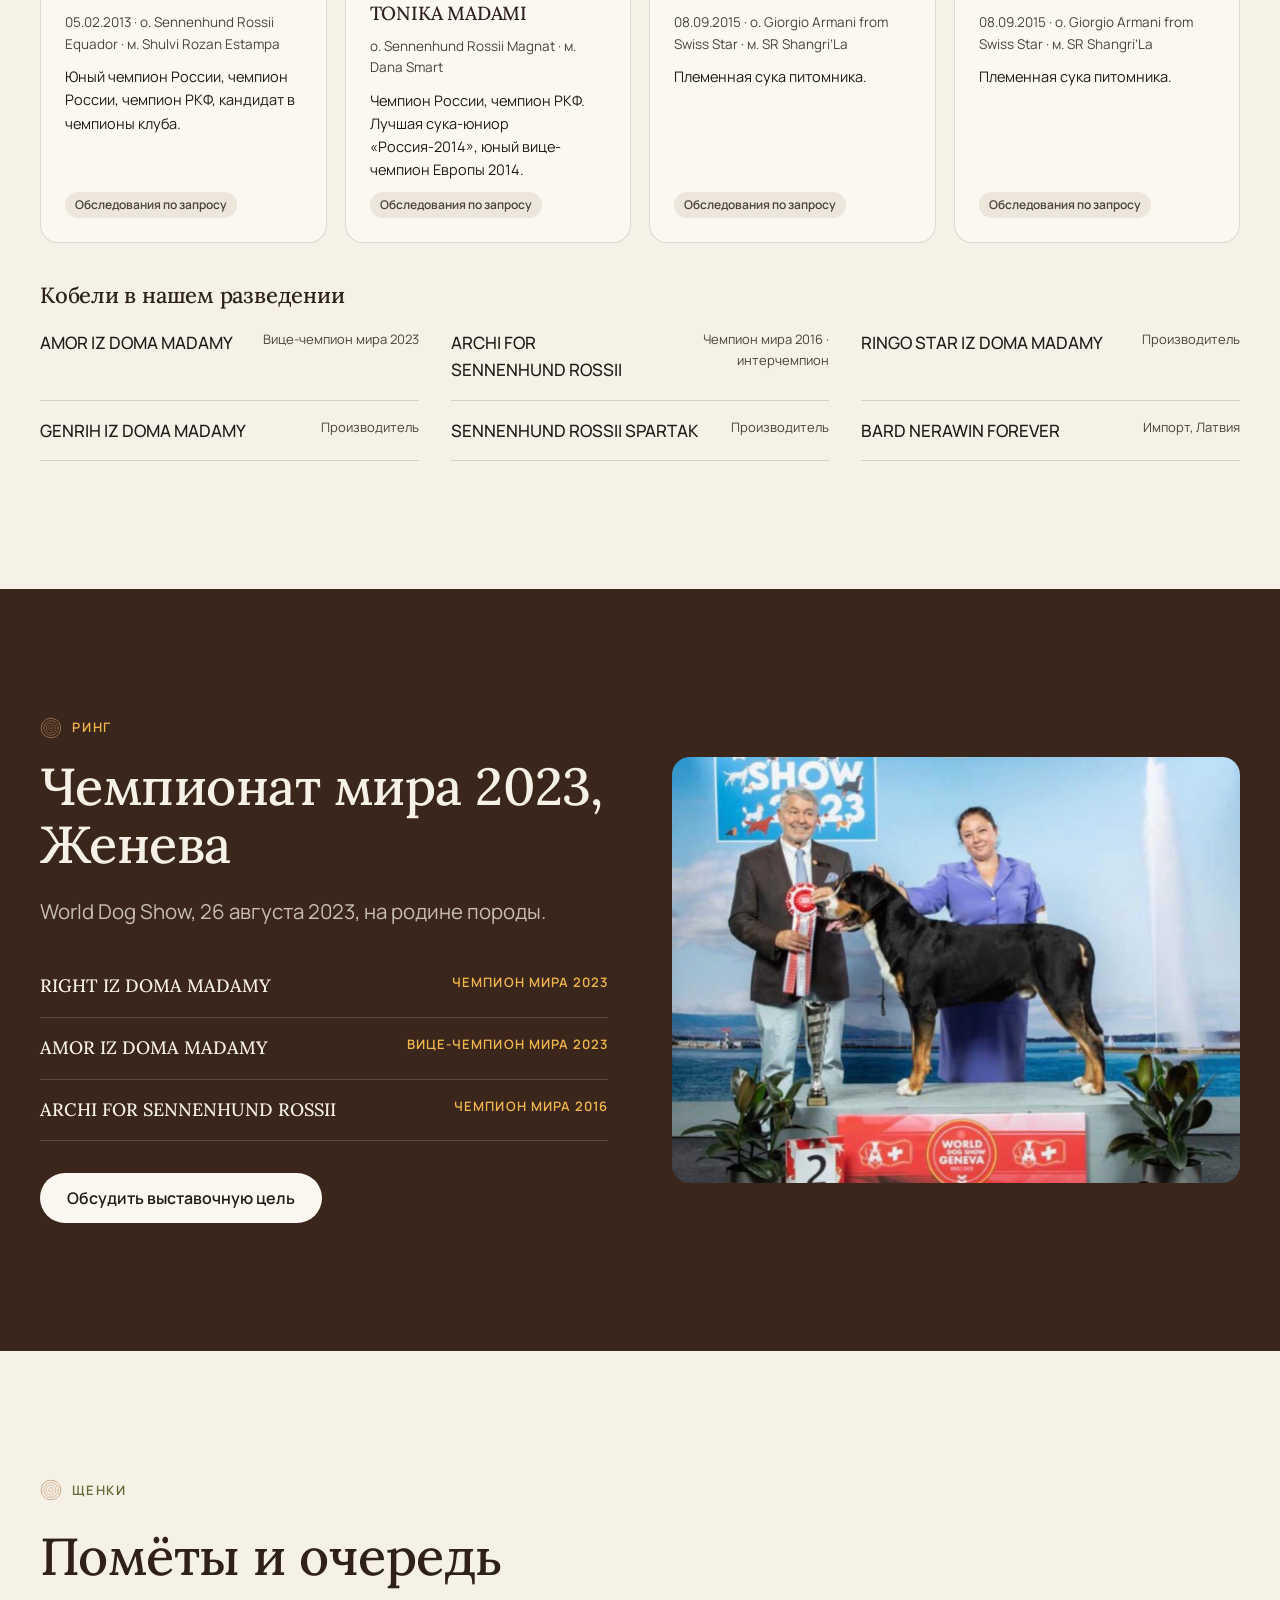
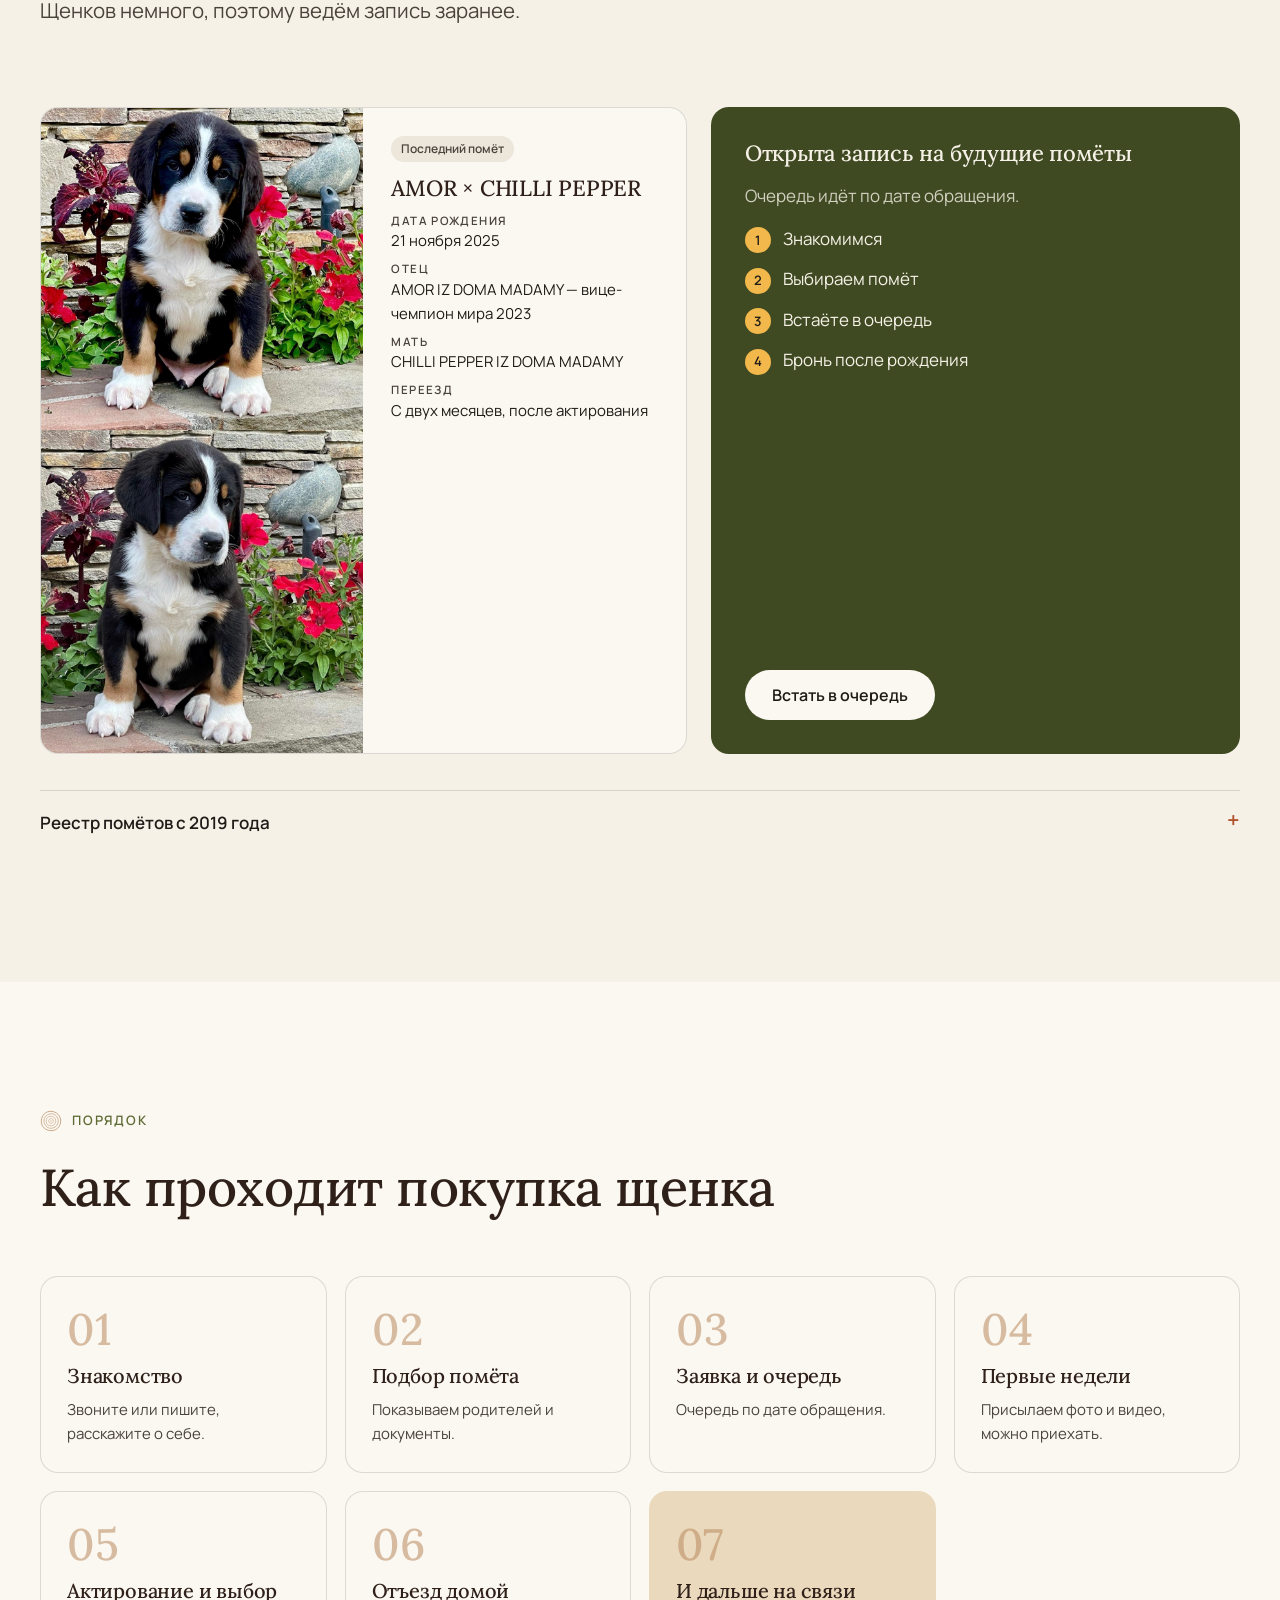
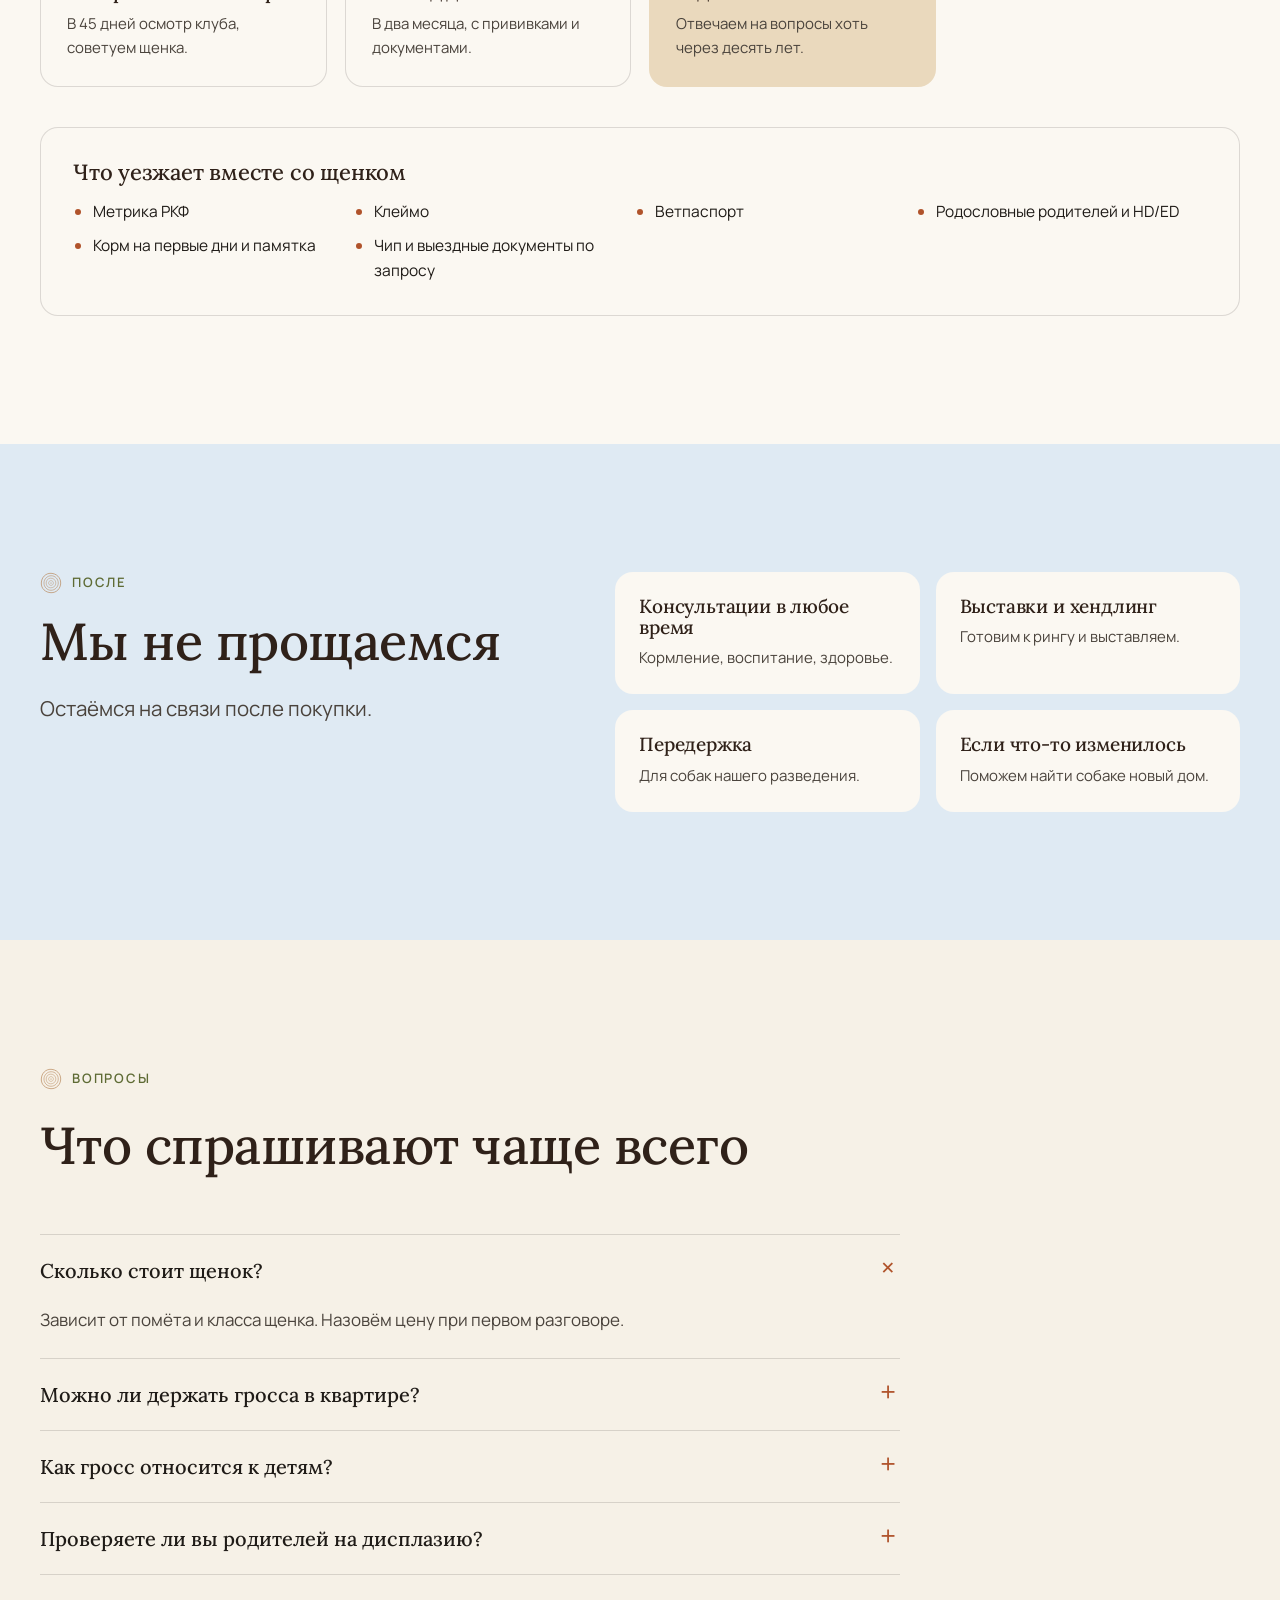
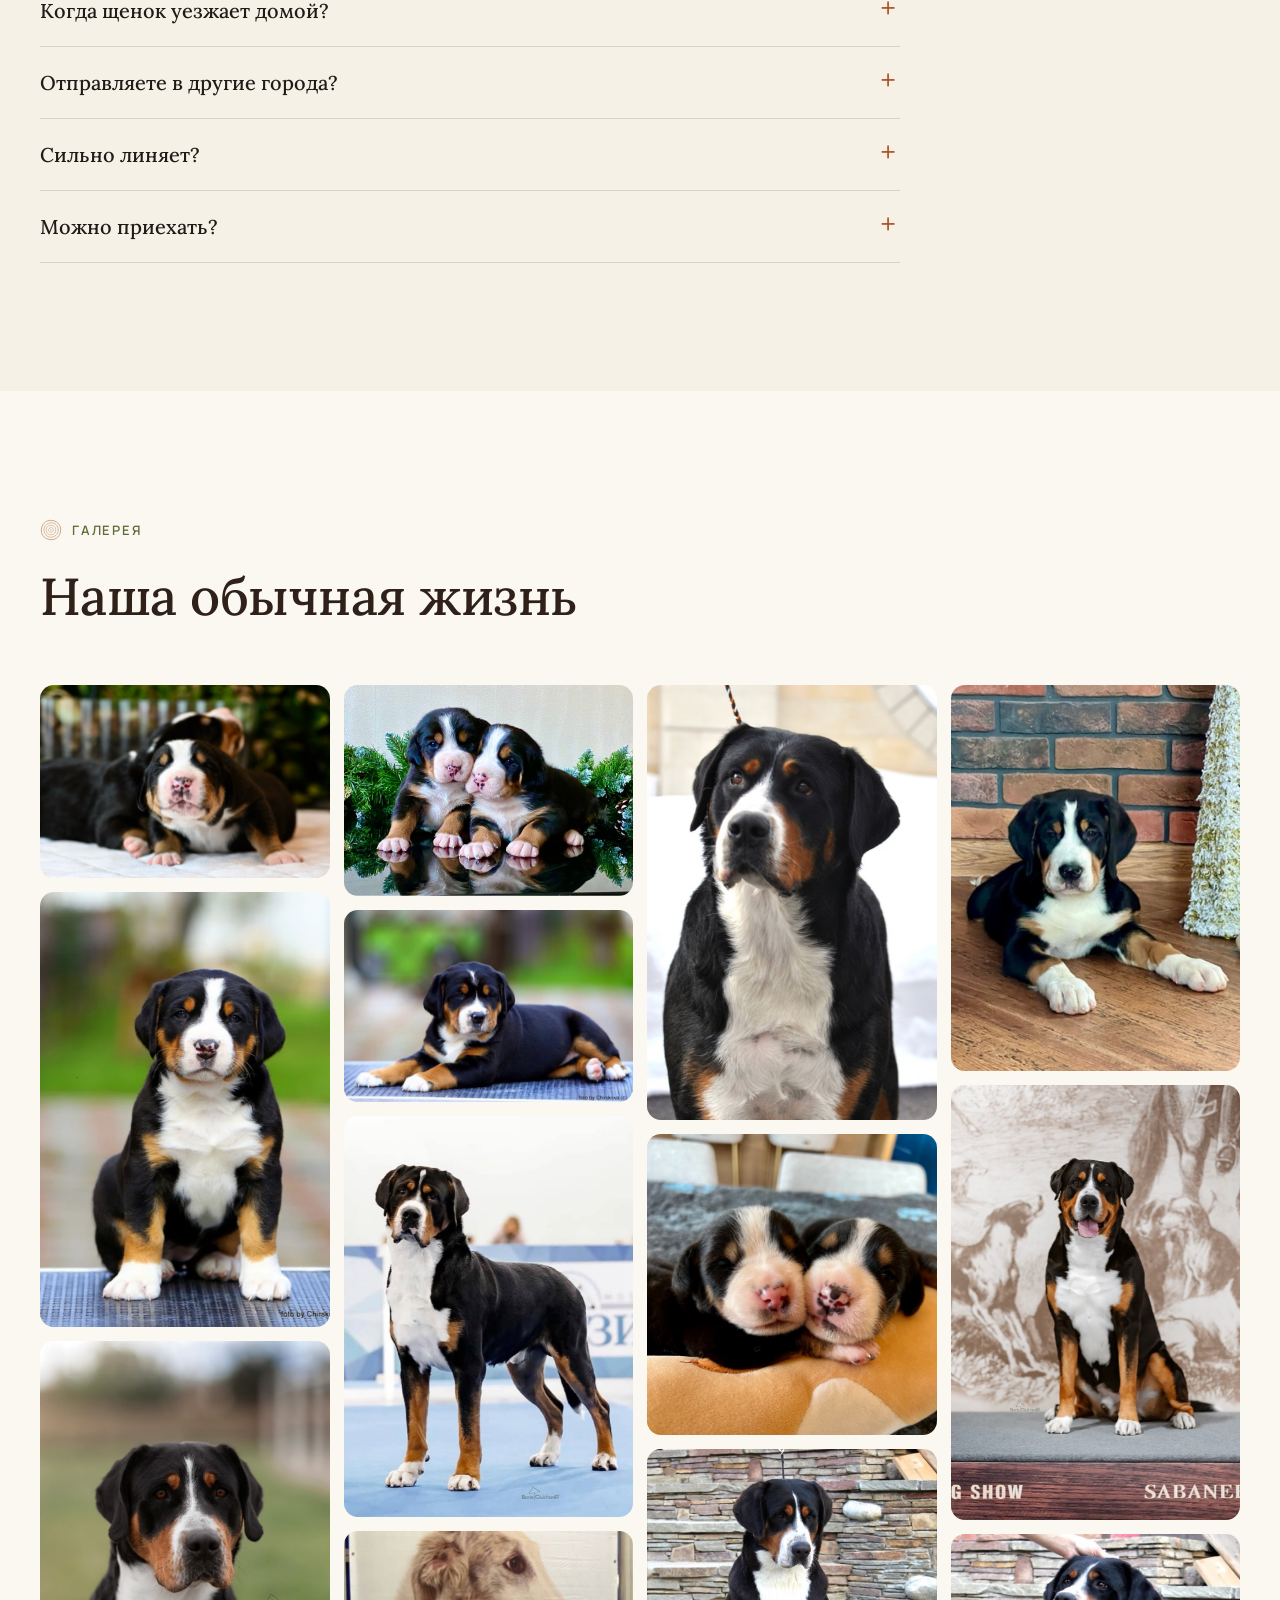
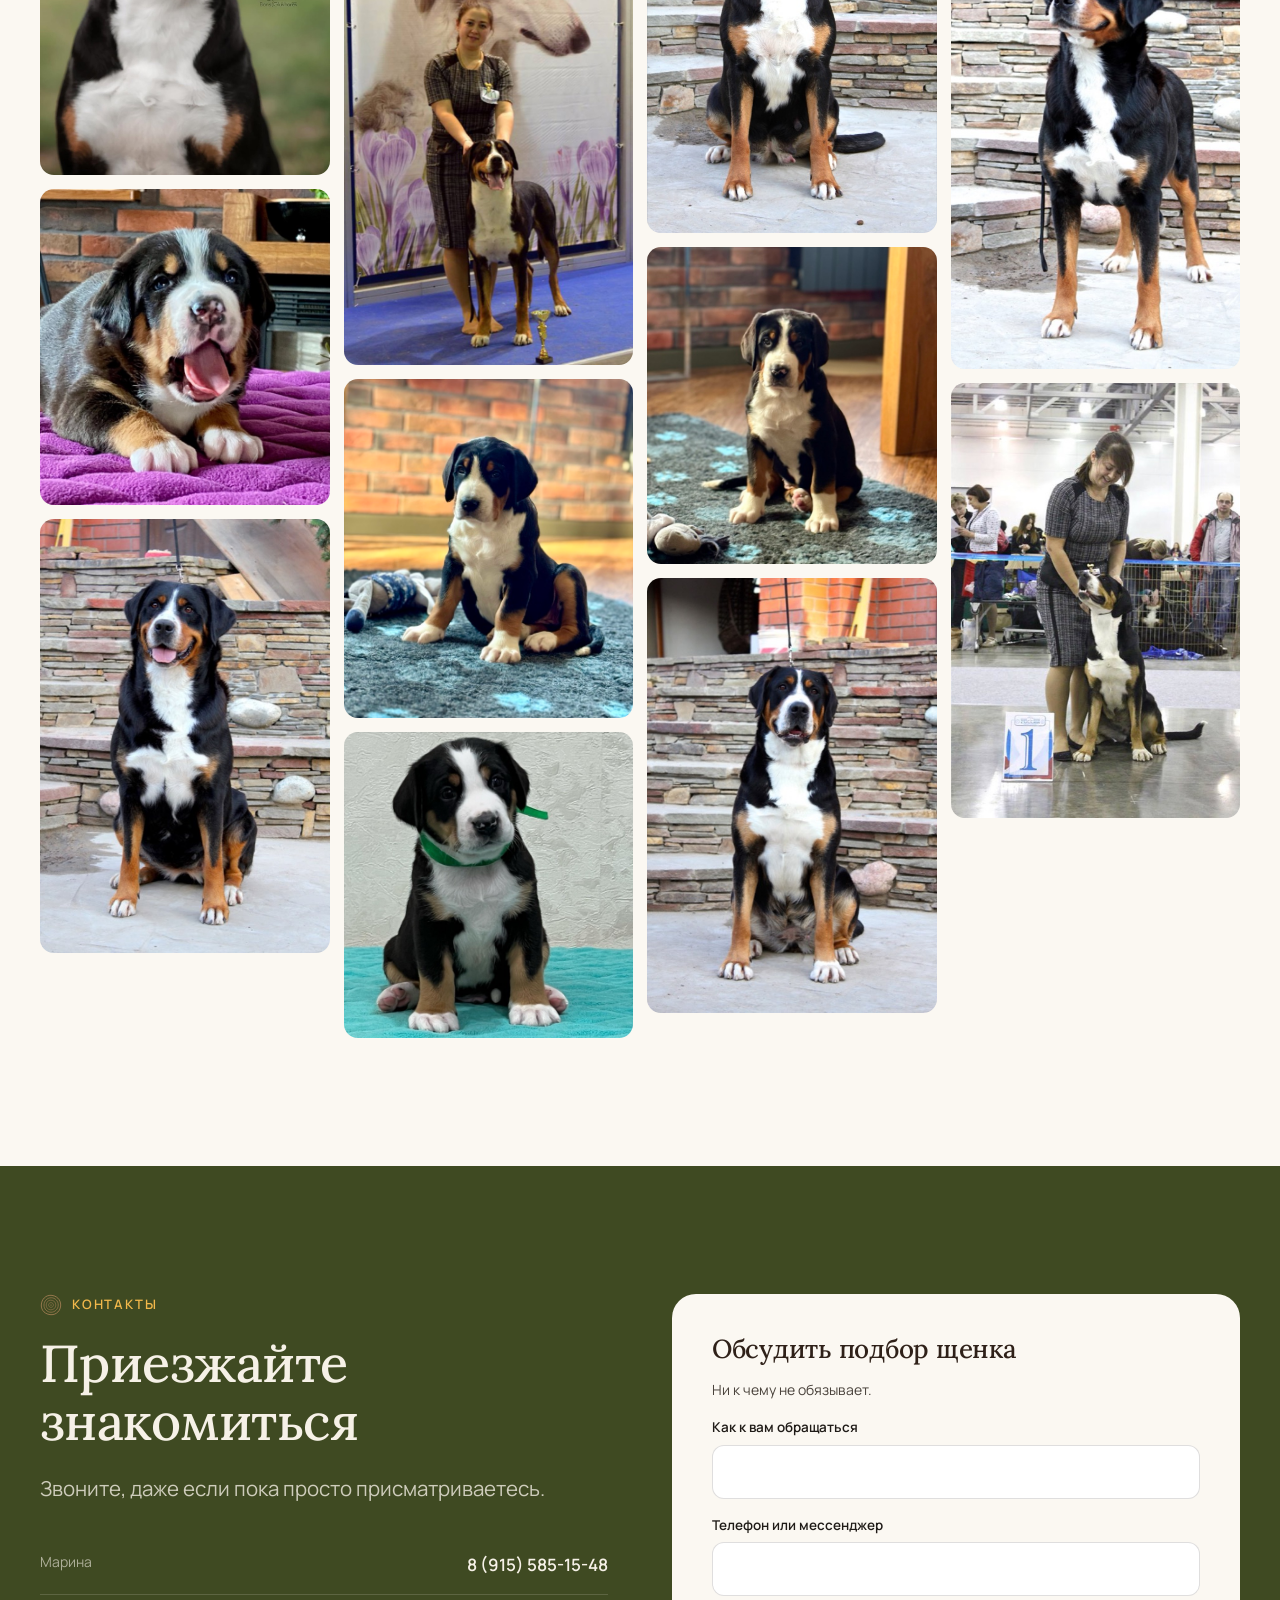
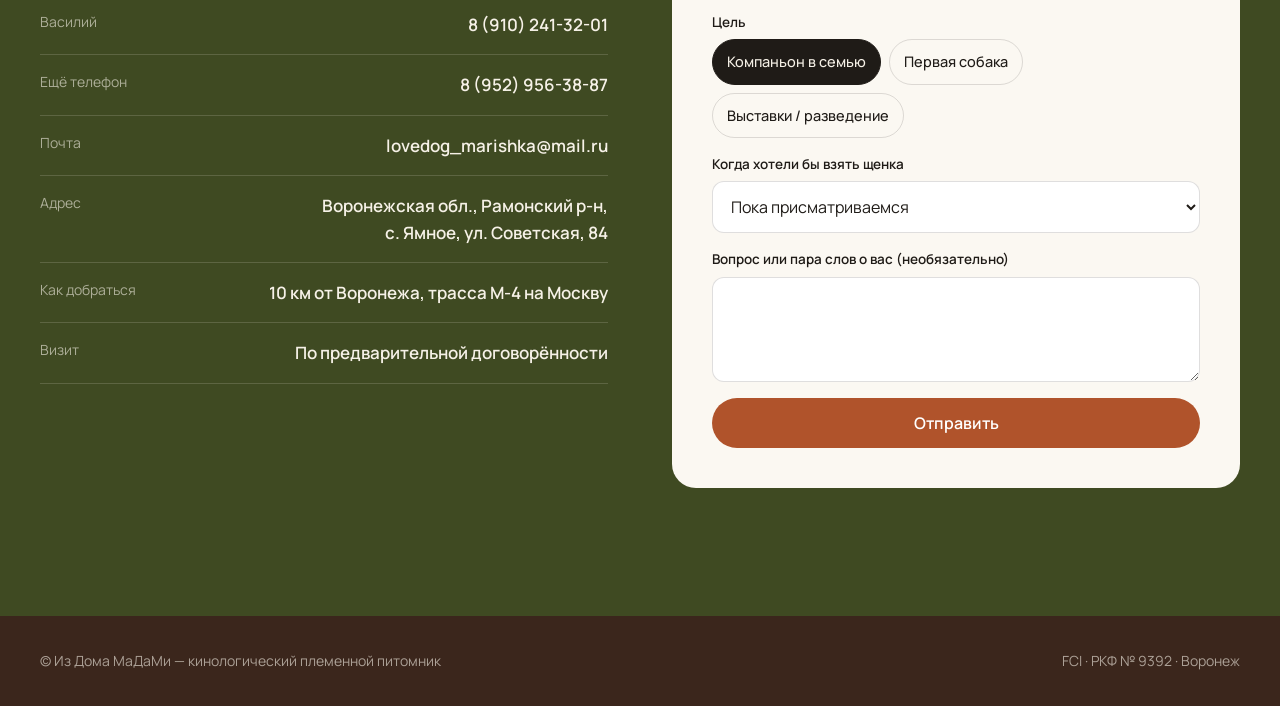
==== commit ae5a8c43: "Короче и человечнее тексты, кремовые заголовки на тёмном - Тексты переписаны простым языком и сокращ" ====
--- a/index.html
+++ b/index.html
@@ -42,18 +42,17 @@
       <div class="hero-copy">
         <div class="eyebrow">Семейный племенной питомник · Воронеж</div>
         <h1>Большой швейцарский зенненхунд — <em>под уклад вашей семьи</em></h1>
-        <p class="lead">Наши гроссы живут не в вольерах, а в доме, у реки Дон. Мы не продаём первого свободного щенка — мы подбираем того, кто подойдёт именно вам, и остаёмся на связи всю его жизнь.</p>
+        <p class="lead">Гроссы живут с нами в доме под Воронежем. Щенка подбираем под вашу семью.</p>
         <div class="hero-actions">
           <a class="btn btn-primary" href="#contact">Обсудить подбор щенка</a>
           <a class="btn btn-ghost" href="#breed">Подходит ли нам порода?</a>
         </div>
-        <p class="hero-note">Разговор ни к чему не обязывает — даже если вы пока только присматриваетесь.</p>
       </div>
       <div class="hero-photo">
         <img src="img/hero.jpg" alt="Большой швейцарский зенненхунд сидит на зелёной поляне">
         <div class="hero-badge">
           <b>2023</b>
-          <span>Чемпион и вице-чемпион мира — в Женеве, на родине породы</span>
+          <span>Чемпион и вице-чемпион мира в Женеве, на родине породы</span>
         </div>
       </div>
     </div>
@@ -67,9 +66,9 @@
   <section class="facts">
     <div class="wrap facts-grid">
       <div class="fact"><b>2008</b><span>Год регистрации в системе FCI–РКФ, свидетельство № 9392</span></div>
-      <div class="fact"><b>15+ лет</b><span>Разводим одну породу — большого швейцарского зенненхунда</span></div>
+      <div class="fact"><b>15+ лет</b><span>Разводим только больших швейцарских зенненхундов</span></div>
       <div class="fact"><b>HD-A · ED-0</b><span>Производители обследованы и свободны от дисплазии суставов</span></div>
-      <div class="fact"><b>Всю жизнь</b><span>Консультации владельцам — и через месяц, и через десять лет</span></div>
+      <div class="fact"><b>Всю жизнь</b><span>Владельцы звонят нам и через месяц, и через десять лет</span></div>
     </div>
   </section>
 
@@ -84,19 +83,19 @@
         <article class="path featured reveal">
           <span class="tag">Компаньон · уже был опыт</span>
           <h3>Ищу гросса в семью</h3>
-          <p>Покажем родителей, результаты обследований и помёты. Обсудим ваш быт и подберём щенка по характеру, а не по принципу «кто первый».</p>
+          <p>Покажем родителей и подберём щенка по характеру.</p>
           <a href="#contact" data-goal="Компаньон в семью">Обсудить подбор щенка</a>
         </article>
         <article class="path reveal">
           <span class="tag">Первая собака</span>
           <h3>Хотим собаку, но боимся ошибиться</h3>
-          <p>Честно расскажем, кому подходит гросс и о чём стоит знать заранее. Поможем подготовиться к щенку и будем рядом в первые месяцы.</p>
+          <p>Расскажем про породу и поможем с первыми месяцами.</p>
           <a href="#breed">Подходит ли нам порода</a>
         </article>
         <article class="path reveal">
           <span class="tag">Выставки и разведение</span>
           <h3>Нужен щенок под цель</h3>
-          <p>Происхождение, линии и результаты родителей. Индивидуально обсудим перспективы и поможем с подготовкой к рингу и хендлингом.</p>
+          <p>Обсудим линии родителей и перспективы щенка.</p>
           <a href="#champ">Выставочный путь</a>
         </article>
       </div>
@@ -114,14 +113,12 @@
       <div class="reveal">
         <div class="eyebrow">Питомник</div>
         <h2>Собаки, которые живут дома</h2>
-        <p class="lead" style="margin-top:22px">«Из Дома МаДаМи» — семейный питомник. Название сложилось из первых букв наших имён.</p>
-        <p>Мы живём в десяти километрах от Воронежа, недалеко от Дона. Каждый день — долгие прогулки по лесу, с весны до осени — плавание. Собаки ездят с нами на отдых и рыбалку, а зимой катают детей на санках.</p>
+        <p class="lead" style="margin-top:22px">Семейный питомник в 10 км от Воронежа, рядом Дон.</p>
         <ul class="checks">
-          <li>Мы кинологи и врачи по образованию — сами проводим клеймение и вакцинацию.</li>
-          <li>Щенки растут среди людей, детей, других собак и обычных домашних звуков.</li>
-          <li>Никогда не держим несколько помётов одновременно и не разводим «под спрос».</li>
+          <li>Мы кинологи и врачи по образованию.</li>
+          <li>Щенки растут в доме, среди людей.</li>
+          <li>Не больше одного помёта за раз.</li>
         </ul>
-        <p class="quote">Наша цель не менялась пятнадцать лет: здоровые собаки с яркими породными качествами и устойчивой психикой.</p>
       </div>
     </div>
   </section>
@@ -130,27 +127,26 @@
   <section class="section" id="trust">
     <div class="wrap">
       <div class="section-head reveal">
-        <div class="eyebrow">Не обещания, а подтверждения</div>
+        <div class="eyebrow">Документы и проверки</div>
         <h2>Что можно проверить ещё до решения</h2>
-        <p class="lead">Фраза «здоровые щенки» ничего не доказывает. Поэтому мы показываем документы и объясняем, что они значат.</p>
       </div>
       <div class="trust-grid">
         <article class="trust reveal">
           <div class="ic"><svg viewBox="0 0 24 24" fill="none" stroke-width="1.8"><path d="M12 3l7 3v6c0 4.5-3 7.5-7 9-4-1.5-7-4.5-7-9V6l7-3z"/><path d="M9 12l2 2 4-4"/></svg></div>
           <h3>Здоровье родителей</h3>
-          <p>Все производители обследованы на дисплазию тазобедренных и локтевых суставов. HD-A и ED-0 — лучшие возможные оценки. Результаты показываем по первой просьбе.</p>
+          <p>Производители проверены на дисплазию: HD-A и ED-0, лучшие оценки.</p>
           <span class="proof">HD-A · ED-0 у производителей</span>
         </article>
         <article class="trust reveal">
           <div class="ic"><svg viewBox="0 0 24 24" fill="none" stroke-width="1.8"><path d="M7 3h7l5 5v13H7z"/><path d="M14 3v5h5M10 13h6M10 17h6"/></svg></div>
           <h3>Документы и происхождение</h3>
-          <p>Метрика РКФ (меняется на родословную FCI), клеймо, ветеринарный паспорт, копии родословных родителей. В 45 дней — обязательное актирование специалистом клуба.</p>
+          <p>Метрика РКФ, клеймо, ветпаспорт и родословные родителей.</p>
           <span class="proof">Питомник FCI–РКФ № 9392</span>
         </article>
         <article class="trust reveal">
           <div class="ic"><svg viewBox="0 0 24 24" fill="none" stroke-width="1.8"><path d="M12 21s-7-4.5-7-10a4 4 0 0 1 7-2.6A4 4 0 0 1 19 11c0 5.5-7 10-7 10z"/></svg></div>
-          <h3>Характер, а не только титулы</h3>
-          <p>К моменту выбора мы знаем характер каждого малыша — и подбираем щенка под вашу семью. Иногда честный ответ — «эта порода вам не подходит».</p>
+          <h3>Характер щенка</h3>
+          <p>Знаем каждого щенка и советуем, кто подойдёт вашей семье.</p>
           <span class="proof">Подбор после актирования</span>
         </article>
       </div>
@@ -168,8 +164,7 @@
         <div class="reveal">
           <div class="eyebrow">Порода</div>
           <h2>Гросс — самый крупный из четырёх швейцарских зенненхундов</h2>
-          <p class="lead" style="margin-top:22px">Сторожевая и тягловая собака, ставшая одной из лучших семейных собак Европы.</p>
-          <p>Стандарт FCI описывает гросса так: бдительный, уверенный в себе, преданный семье и доброжелательный со знакомыми. На практике — большой, тяжёлый и очень спокойный пёс, который не бросается на гостей, но всегда знает, что происходит на его территории.</p>
+          <p class="lead" style="margin-top:22px">Бывший фермерский сторож, теперь семейная собака.</p>
           <dl class="spec">
             <div><dt>Страна</dt><dd>Швейцария</dd></div>
             <div><dt>FCI</dt><dd>Группа 2, секция 3</dd></div>
@@ -184,21 +179,19 @@
         <div class="fit-card fit-yes reveal">
           <h3>Кому подходит гросс</h3>
           <ul>
-            <li>Семьям с детьми — порода спокойная и терпеливая.</li>
-            <li>Тем, кто готов гулять долго и в любую погоду.</li>
-            <li>Частному дому с участком или активной семье в квартире.</li>
-            <li>Тем, кому нужен уравновешенный охранник-компаньон, а не караульная собака.</li>
-            <li>Тем, кто хочет выставляться — поможем с подготовкой и хендлингом.</li>
+            <li>Семьям с детьми</li>
+            <li>Тем, кто много гуляет в любую погоду</li>
+            <li>Дому с участком или активной семье в квартире</li>
+            <li>Тем, кому нужен спокойный компаньон и сторож</li>
           </ul>
         </div>
         <div class="fit-card fit-no reveal">
-          <h3>О чём честно стоит знать</h3>
+          <h3>О чём лучше знать заранее</h3>
           <ul>
-            <li>Это крупная и тяжёлая собака: кобель — до 72 см в холке.</li>
-            <li>До полутора лет щенка нельзя перегружать: никаких прыжков и долгих пробежек.</li>
-            <li>Двойная шерсть линяет дважды в год, и это заметно.</li>
-            <li>Гросс плохо переносит одиночество. Собака в вольере отдельно от семьи несчастна.</li>
-            <li>Крупная собака — это заметные расходы на корм и ветеринарию.</li>
+            <li>Кобель вырастает до 72 см в холке</li>
+            <li>До полутора лет нельзя прыжки и долгий бег</li>
+            <li>Дважды в год сильно линяет</li>
+            <li>Плохо переносит одиночество</li>
           </ul>
         </div>
       </div>
@@ -211,7 +204,7 @@
       <div class="section-head reveal">
         <div class="eyebrow">Анатомия</div>
         <h2>Из чего сделан гросс</h2>
-        <p class="lead">Наведите на точку — подсветим, что это, зачем оно гроссу и что о нём говорит стандарт породы.</p>
+        <p class="lead">Наведите на точку на фото.</p>
       </div>
       <div class="anat-grid">
         <div class="anat-stage reveal" id="anatStage">
@@ -223,7 +216,7 @@
         <aside class="anat-panel reveal" aria-live="polite">
           <div id="anatCard">
             <span class="anat-num">Гросс в цифрах</span>
-            <h3>Наведите на любую точку на фото</h3>
+            <h3>Выберите точку на фото</h3>
             <dl class="anat-stats">
               <div><dt>Рост кобеля</dt><dd>65–72 см</dd></div>
               <div><dt>Рост суки</dt><dd>60–68 см</dd></div>
@@ -243,11 +236,10 @@
       <div class="section-head reveal">
         <div class="eyebrow">Наши собаки</div>
         <h2>Родители будущих щенков</h2>
-        <p class="lead">Племенное ядро питомника. У каждой суки — подтверждённые титулы и обследование на дисплазию.</p>
+        <p class="lead">Наши племенные суки и кобели.</p>
       </div>
       <div class="dogs-grid" id="dogsGrid"></div>
       <div class="males reveal" id="males"></div>
-      <p class="note">Копии родословных и заключения по дисплазии передаём вместе со щенком. До решения — показываем по запросу.</p>
     </div>
   </section>
 
@@ -257,13 +249,12 @@
       <div class="reveal">
         <div class="eyebrow">Ринг</div>
         <h2>Чемпионат мира 2023, Женева</h2>
-        <p class="lead" style="margin-top:22px">26 августа 2023 года на Всемирной выставке собак в Швейцарии — на родине породы — собаки нашего разведения получили два высших титула.</p>
+        <p class="lead" style="margin-top:22px">World Dog Show, 26 августа 2023, на родине породы.</p>
         <div class="titles-list">
           <div><b>RIGHT IZ DOMA MADAMY</b><span>Чемпион мира 2023</span></div>
           <div><b>AMOR IZ DOMA MADAMY</b><span>Вице-чемпион мира 2023</span></div>
           <div><b>ARCHI FOR SENNENHUND ROSSII</b><span>Чемпион мира 2016</span></div>
         </div>
-        <p style="color:rgba(246,241,231,.75)">Если вам нужен щенок для выставок или разведения — обсудим линии, результаты родителей и реальные перспективы. Без обещаний будущих побед.</p>
         <a class="btn btn-light" href="#contact" data-goal="Выставки и разведение">Обсудить выставочную цель</a>
       </div>
       <img class="reveal" src="img/wds-2023.jpg" alt="AMOR IZ DOMA MADAMY на World Dog Show 2023 в Женеве">
@@ -276,7 +267,7 @@
       <div class="section-head reveal">
         <div class="eyebrow">Щенки</div>
         <h2>Помёты и очередь</h2>
-        <p class="lead">Каждая вязка планируется заранее — под конкретное сочетание кровей. Поэтому щенков немного, и мы ведём предварительную запись.</p>
+        <p class="lead">Щенков немного, поэтому ведём запись заранее.</p>
       </div>
       <div class="litter">
         <article class="litter-card reveal">
@@ -297,12 +288,12 @@
         </article>
         <aside class="queue reveal">
           <h3>Открыта запись на будущие помёты</h3>
-          <p>Очередь ведём честно — по дате обращения.</p>
+          <p>Очередь идёт по дате обращения.</p>
           <ol>
-            <li>Знакомимся и обсуждаем вашу семью</li>
-            <li>Вместе выбираем подходящий помёт</li>
-            <li>Вносим вас в очередь</li>
-            <li>Резерв конкретного щенка — после рождения</li>
+            <li>Знакомимся</li>
+            <li>Выбираем помёт</li>
+            <li>Встаёте в очередь</li>
+            <li>Бронь после рождения</li>
           </ol>
           <a class="btn btn-light" href="#contact" data-goal="Компаньон в семью">Встать в очередь</a>
         </aside>
@@ -322,38 +313,26 @@
       <div class="section-head reveal">
         <div class="eyebrow">Порядок</div>
         <h2>Как проходит покупка щенка</h2>
-        <p class="lead">Семь шагов от первого письма до дня, когда щенок уезжает домой. Мы проходим их с каждым владельцем — без исключений и без спешки.</p>
       </div>
       <div class="steps">
-        <article class="step reveal"><h3>Знакомство</h3><p>Вы звоните или пишете. Говорим о доме, детях, других животных, о том, сколько собака будет одна. Честно скажем, подходит ли вам порода.</p></article>
-        <article class="step reveal"><h3>Подбор помёта</h3><p>Показываем родителей, родословные, титулы и результаты обследований. Вместе выбираем помёт, который подходит именно вам.</p></article>
-        <article class="step reveal"><h3>Заявка и очередь</h3><p>Вносим вас в очередь по дате обращения. Резерв конкретного щенка возможен после рождения помёта.</p></article>
-        <article class="step reveal"><h3>Первые недели</h3><p>Присылаем фото и видео с первых дней. Малыши растут в доме, среди людей и бытовых звуков. Приехать можно по договорённости.</p></article>
-        <article class="step reveal"><h3>Актирование и выбор</h3><p>В 45 дней — племенной осмотр специалистом клуба. К этому моменту мы знаем характер каждого и подбираем щенка под вашу семью.</p></article>
-        <article class="step reveal"><h3>Отъезд домой</h3><p>С двух месяцев: здоровым, привитым по возрасту, с клеймом и полным пакетом документов. Доставку обсуждаем отдельно.</p></article>
-        <article class="step accent reveal"><h3>Дальше — всегда на связи</h3><p>Кормление, нагрузка по возрасту, смена зубов, поведение, первая выставка. Пишите в любое время — и через месяц, и через десять лет.</p></article>
-      </div>
-      <div class="two-col">
+        <article class="step reveal"><h3>Знакомство</h3><p>Звоните или пишите, расскажите о себе.</p></article>
+        <article class="step reveal"><h3>Подбор помёта</h3><p>Показываем родителей и документы.</p></article>
+        <article class="step reveal"><h3>Заявка и очередь</h3><p>Очередь по дате обращения.</p></article>
+        <article class="step reveal"><h3>Первые недели</h3><p>Присылаем фото и видео, можно приехать.</p></article>
+        <article class="step reveal"><h3>Актирование и выбор</h3><p>В 45 дней осмотр клуба, советуем щенка.</p></article>
+        <article class="step reveal"><h3>Отъезд домой</h3><p>В два месяца, с прививками и документами.</p></article>
+        <article class="step accent reveal"><h3>И дальше на связи</h3><p>Отвечаем на вопросы хоть через десять лет.</p></article>
+      </div>
+      <div class="two-col one">
         <div class="box reveal">
           <h3>Что уезжает вместе со щенком</h3>
           <ul>
-            <li>Метрика щенка РКФ — обменивается на родословную FCI</li>
-            <li>Клеймо — личный номер в ухе</li>
-            <li>Ветеринарный паспорт с отметками о прививках и обработках</li>
-            <li>Копии родословных родителей и результаты HD/ED</li>
-            <li>Привычный корм на первые дни и памятка по выращиванию</li>
-            <li>Чипирование и документы для вывоза за границу — по договорённости</li>
-          </ul>
-        </div>
-        <div class="box reveal">
-          <h3>О чём мы спросим вас</h3>
-          <p>Это не формальность: от ответов зависит, какого щенка мы предложим — и предложим ли.</p>
-          <ul>
-            <li>Где будет жить собака и сколько часов в день оставаться одна</li>
-            <li>Есть ли опыт содержания крупных пород</li>
-            <li>Кто в семье будет заниматься собакой каждый день</li>
-            <li>Планируете ли выставки и разведение</li>
-            <li>Как вы представляете прогулки зимой и в дождь</li>
+            <li>Метрика РКФ</li>
+            <li>Клеймо</li>
+            <li>Ветпаспорт</li>
+            <li>Родословные родителей и HD/ED</li>
+            <li>Корм на первые дни и памятка</li>
+            <li>Чип и выездные документы по запросу</li>
           </ul>
         </div>
       </div>
@@ -366,14 +345,13 @@
       <div class="reveal">
         <div class="eyebrow">После</div>
         <h2>Мы не прощаемся</h2>
-        <p class="lead" style="margin-top:22px">Наши щенки остаются для нас детьми — выращенными в волнениях и бессонных ночах. Продажей ничего не заканчивается.</p>
-        <p>В период активного роста ошибка стоит дорого: кормление, нагрузка, воспитание. Мы в постоянном контакте с владельцами и помогаем с содержанием, уходом и здоровьем.</p>
+        <p class="lead" style="margin-top:22px">Остаёмся на связи после покупки.</p>
       </div>
       <div class="support">
-        <div class="reveal"><h3>Консультации без срока давности</h3><p>Кормление, нагрузка, воспитание, здоровье. Пишите и звоните, когда нужно.</p></div>
-        <div class="reveal"><h3>Выставки и хендлинг</h3><p>Подготовим к рингу и поможем выставить собаку. Ездим на крупные выставки в России и Европе.</p></div>
-        <div class="reveal"><h3>Передержка</h3><p>Оставить собаку на время отпуска можно у нас — только для собак нашего разведения.</p></div>
-        <div class="reveal"><h3>Если что-то изменилось</h3><p>Если в вашей жизни перемены и собаке нужен новый дом — сначала напишите нам. Мы поможем.</p></div>
+        <div class="reveal"><h3>Консультации в любое время</h3><p>Кормление, воспитание, здоровье.</p></div>
+        <div class="reveal"><h3>Выставки и хендлинг</h3><p>Готовим к рингу и выставляем.</p></div>
+        <div class="reveal"><h3>Передержка</h3><p>Для собак нашего разведения.</p></div>
+        <div class="reveal"><h3>Если что-то изменилось</h3><p>Поможем найти собаке новый дом.</p></div>
       </div>
     </div>
   </section>
@@ -406,7 +384,7 @@
       <div class="reveal">
         <div class="eyebrow">Контакты</div>
         <h2>Приезжайте знакомиться</h2>
-        <p class="lead" style="margin-top:22px">Мы всегда рады рассказать о породе — даже если вы только присматриваетесь. Личная консультация ни к чему не обязывает.</p>
+        <p class="lead" style="margin-top:22px">Звоните, даже если пока просто присматриваетесь.</p>
         <div class="people">
           <a href="tel:+79155851548"><span>Марина</span><b>8 (915) 585-15-48</b></a>
           <a href="tel:+79102413201"><span>Василий</span><b>8 (910) 241-32-01</b></a>
@@ -419,7 +397,7 @@
       </div>
       <form class="form reveal" id="leadForm" novalidate>
         <h3>Обсудить подбор щенка</h3>
-        <p class="small">Достаточно пары ответов — подробности обсудим в разговоре. Заявка не обязывает к покупке.</p>
+        <p class="small">Ни к чему не обязывает.</p>
         <div class="field">
           <label for="f-name">Как к вам обращаться</label>
           <input id="f-name" name="name" autocomplete="name" required>
@@ -450,7 +428,7 @@
           <textarea id="f-msg" name="msg" rows="3"></textarea>
         </div>
         <button class="btn btn-primary" type="submit">Отправить</button>
-        <div class="form-ok" id="formOk" role="status">Откроется почтовый клиент с готовым письмом — останется нажать «Отправить». Или просто позвоните Марине.</div>
+        <div class="form-ok" id="formOk" role="status">Откроется почта с готовым письмом, останется нажать «Отправить». Можно и просто позвонить Марине.</div>
       </form>
     </div>
   </section>
--- a/styles.css
+++ b/styles.css
@@ -231,7 +231,7 @@
 .anat-stage.on .anat-dot::before { animation: none; opacity: 0; }
 @keyframes anat-pulse { 0% { transform: scale(.8); opacity: 1; } 100% { transform: scale(1.7); opacity: 0; } }
 .anat-panel { background: var(--paper); border-radius: var(--radius); padding: clamp(24px, 3vw, 36px); border: 1px solid rgba(91, 58, 43, .12); position: sticky; top: 96px; }
-#anatCard { min-height: 320px; }
+#anatCard { min-height: 220px; }
 #anatCard.swap { animation: anat-in .35s ease; }
 @keyframes anat-in { from { opacity: 0; transform: translateY(8px); } to { opacity: 1; transform: none; } }
 .anat-num { display: inline-block; font: 600 12px/1 var(--sans); letter-spacing: .12em; text-transform: uppercase; color: var(--cocoa); margin-bottom: 14px; }
@@ -281,6 +281,8 @@
 /* Чемпионат мира */
 .champ { background: var(--choc-deep); color: var(--milk); overflow: hidden; }
 .champ .eyebrow { color: var(--sun); }
+/* Заголовки на тёмном фоне — кремовые */
+.champ h2, .contact h2, .queue h3, .path.featured h3 { color: var(--milk); }
 .champ-grid { display: grid; grid-template-columns: 1fr 1fr; gap: clamp(30px, 5vw, 80px); align-items: center; }
 .champ img { border-radius: var(--radius); width: 100%; aspect-ratio: 4/3; object-fit: cover; }
 .champ .lead { color: rgba(246, 241, 231, .75); }
@@ -420,3 +422,7 @@
   .registry td:nth-child(2) { white-space: normal; }
   .home-photos { height: 360px; }
 }
+
+/* Один бокс «Что уезжает вместе со щенком» — список в две колонки */
+.two-col.one { grid-template-columns: 1fr; }
+.two-col.one ul { grid-template-columns: repeat(auto-fit, minmax(240px, 1fr)); }
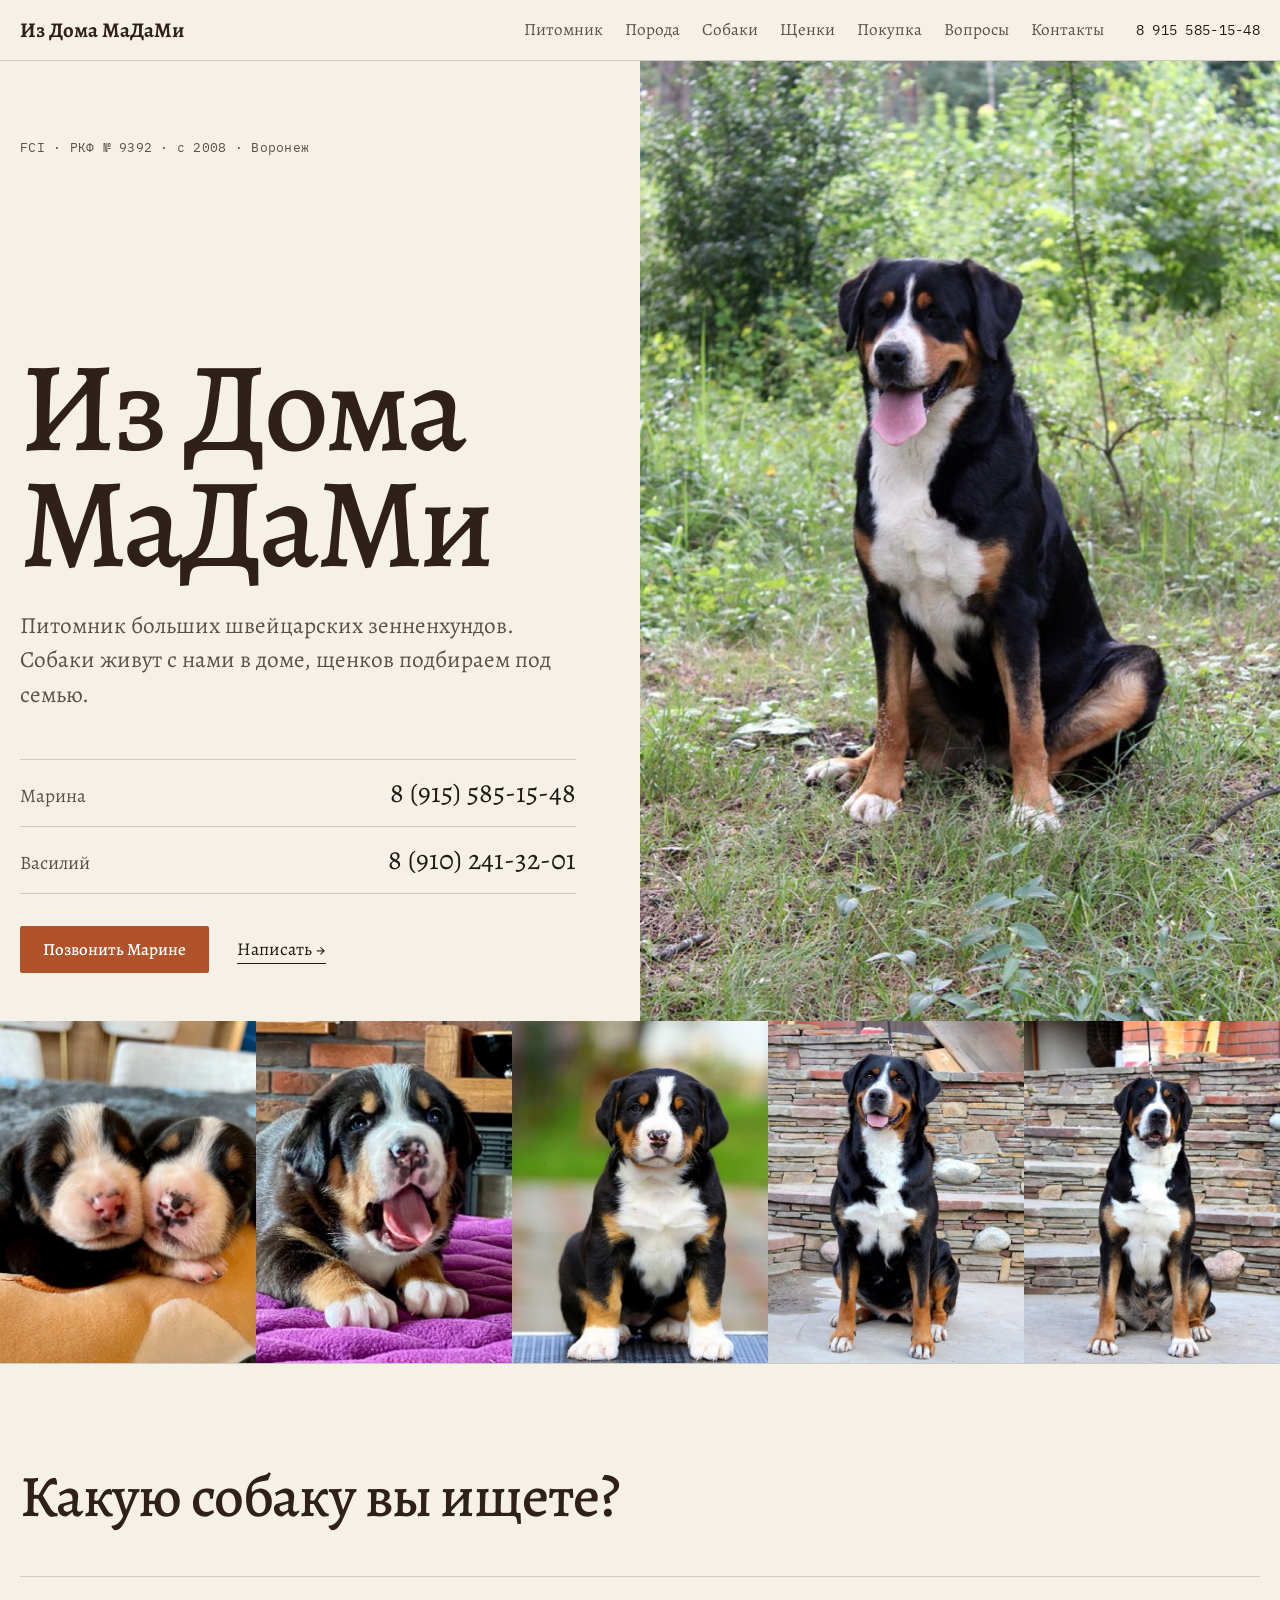
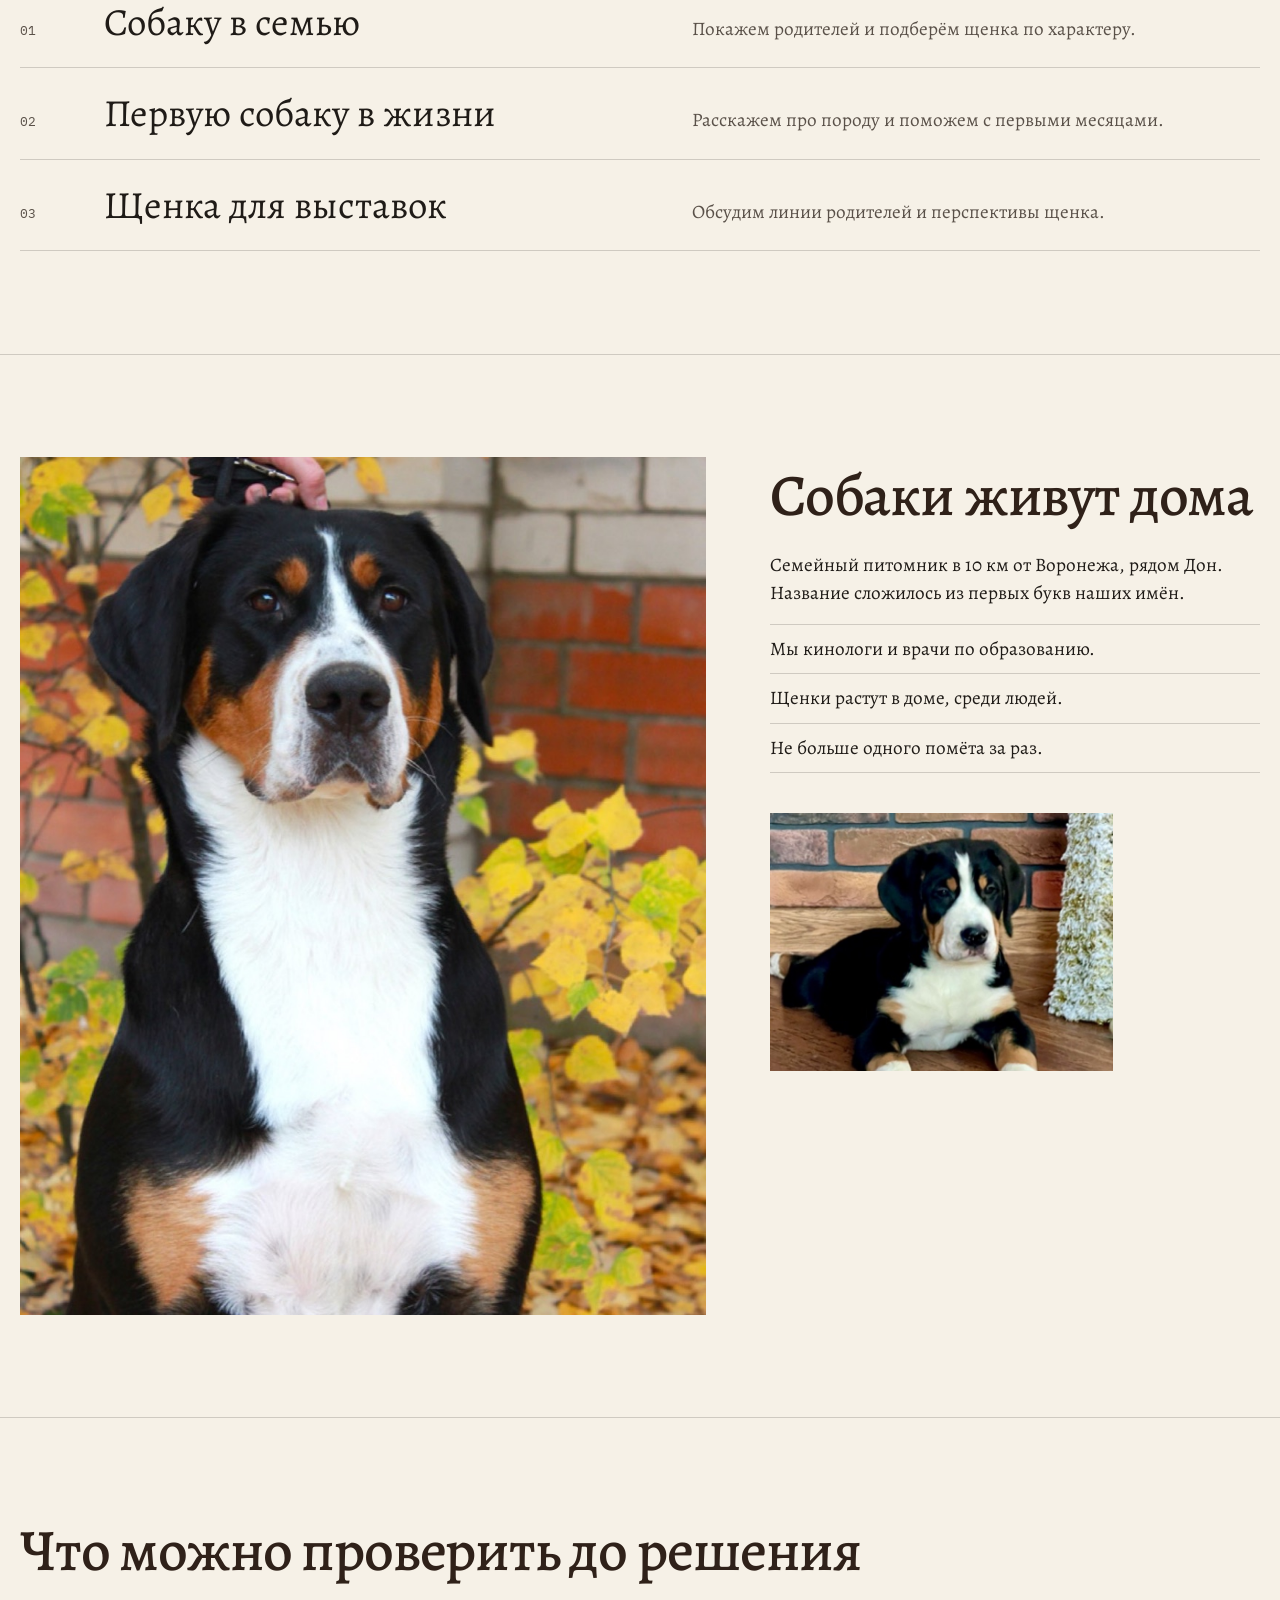
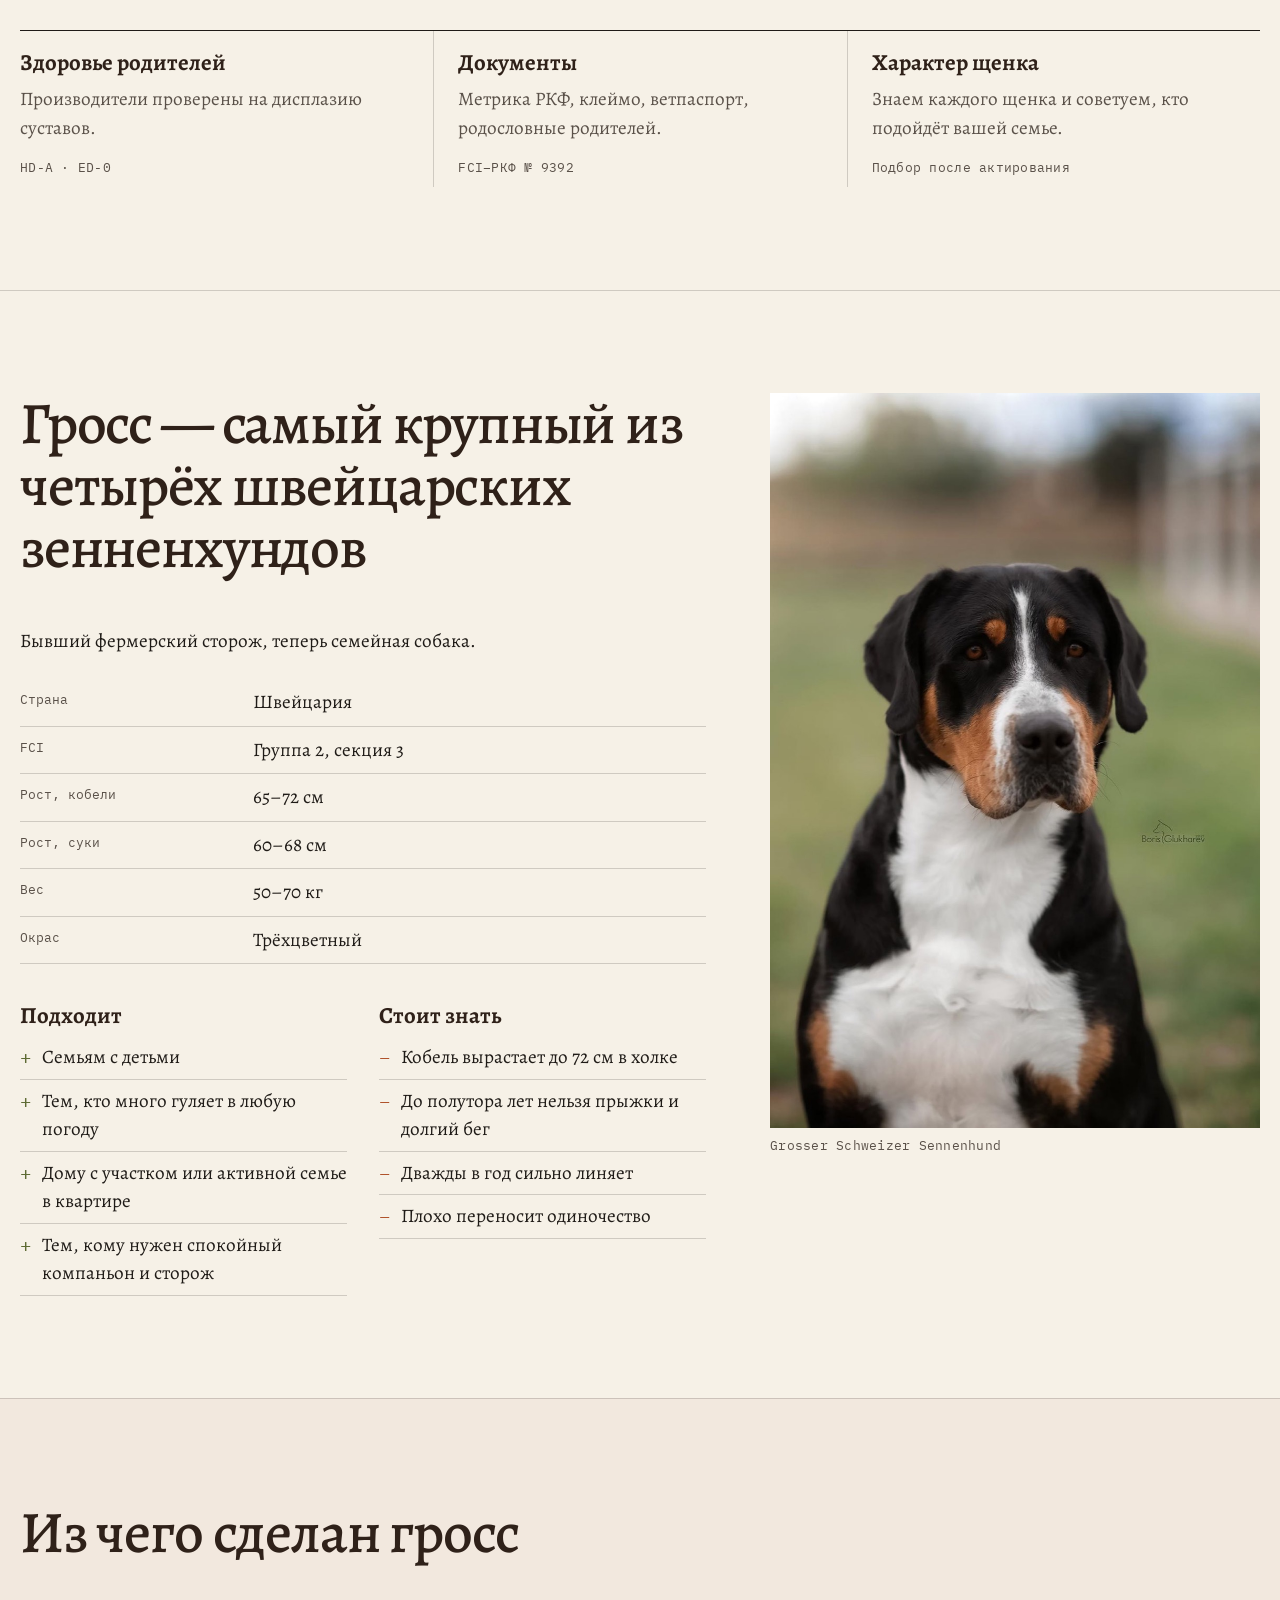
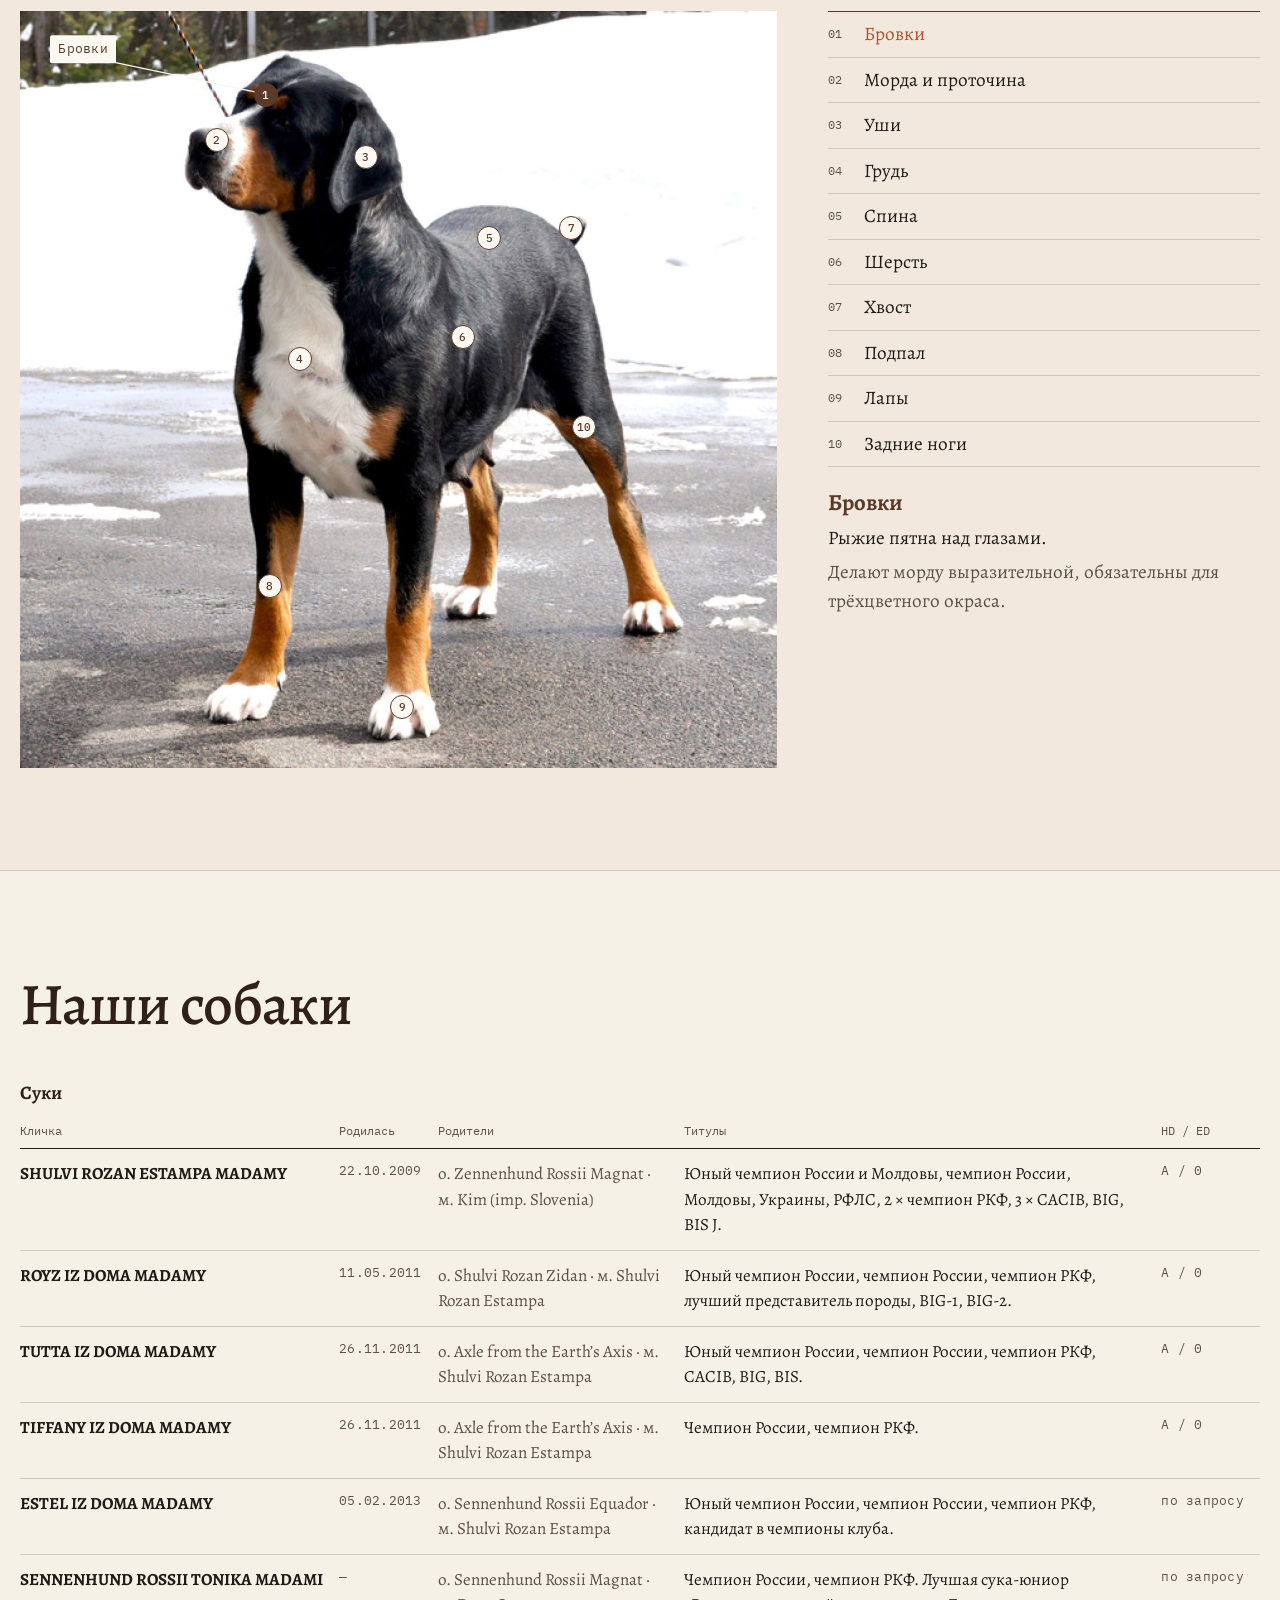
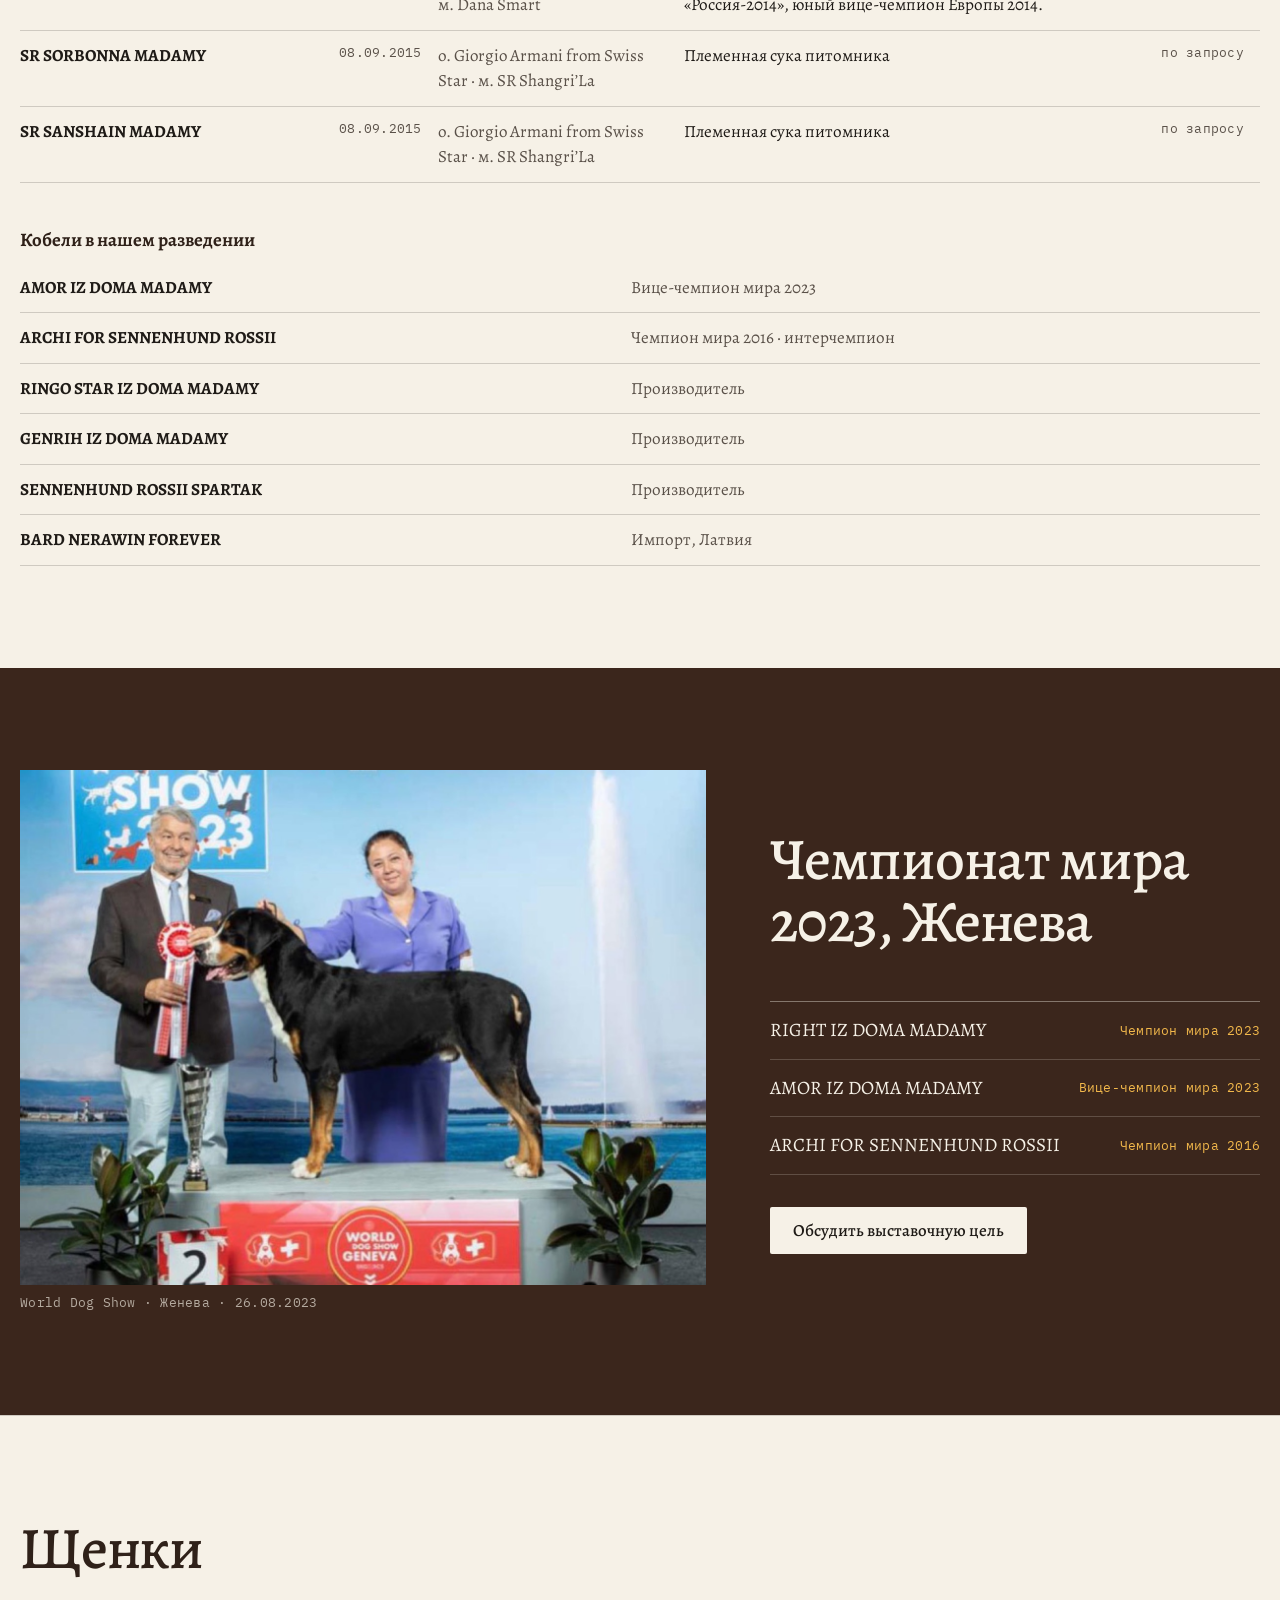
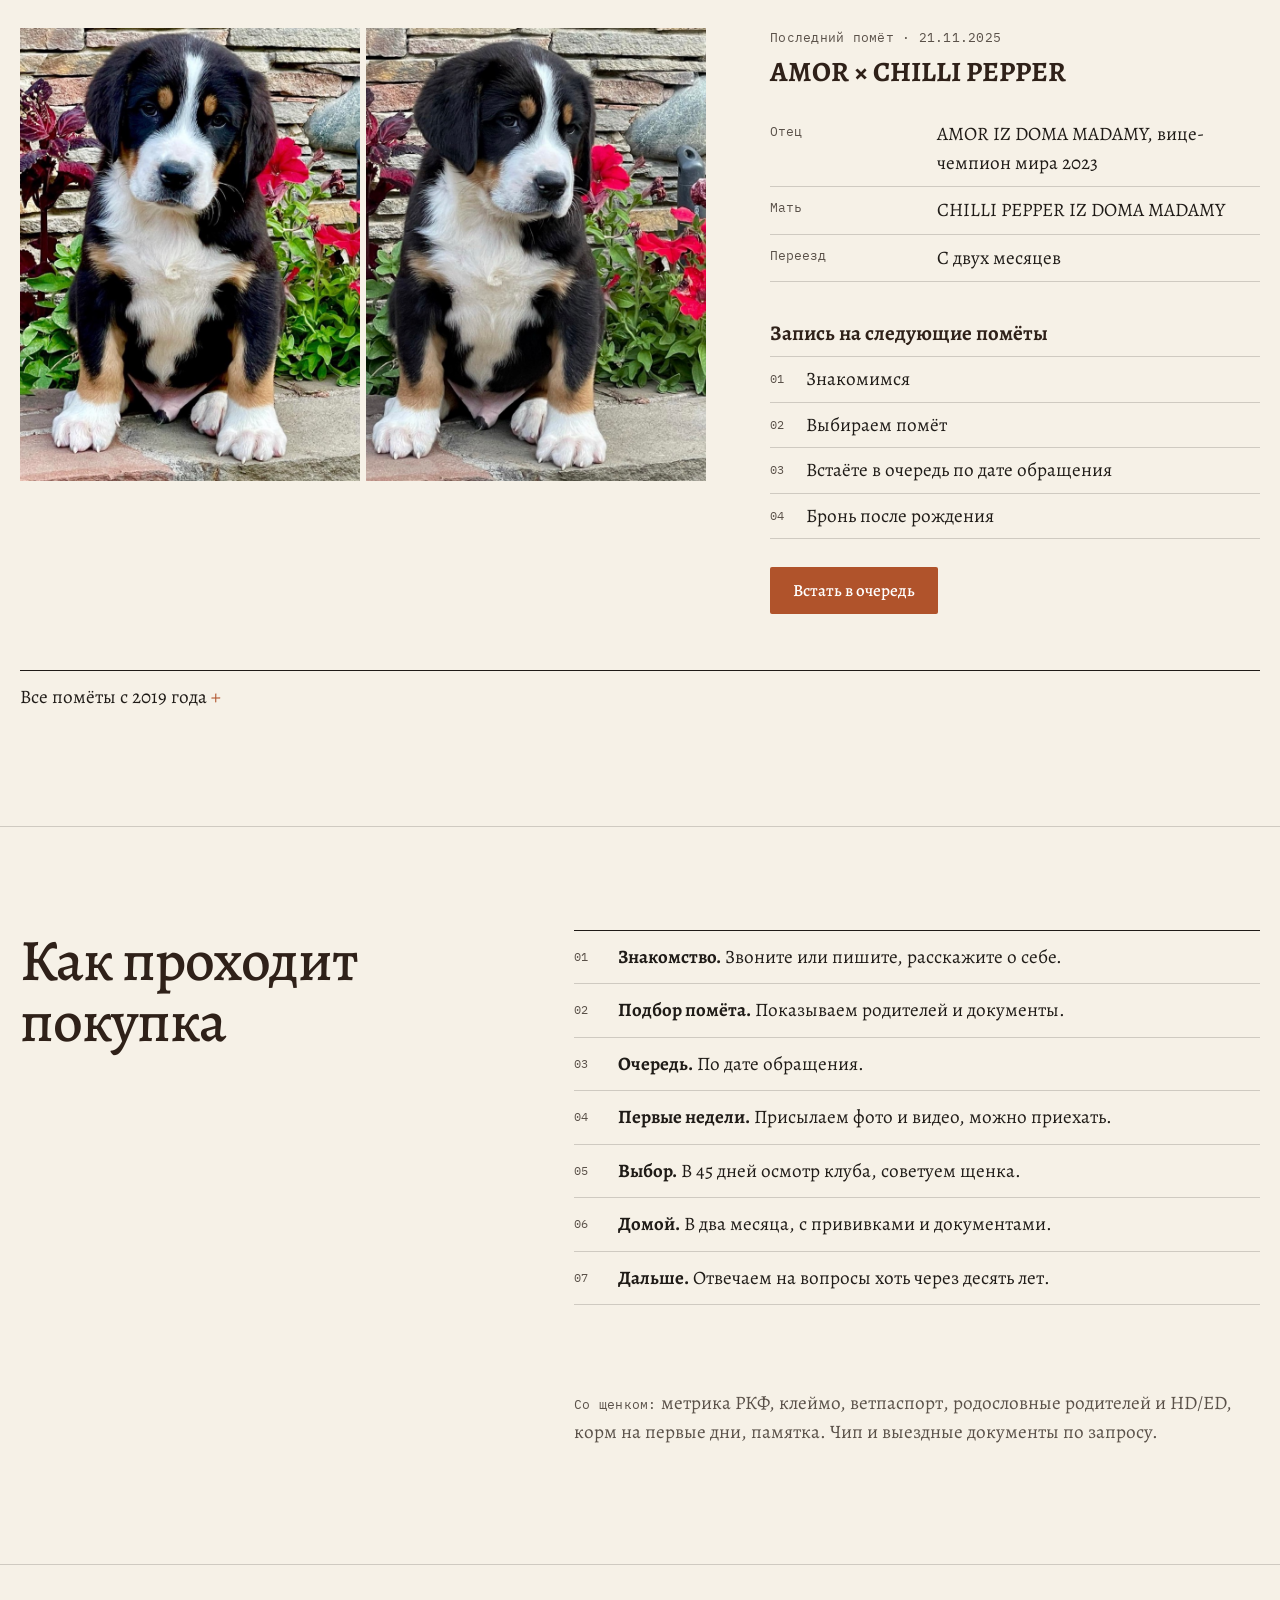
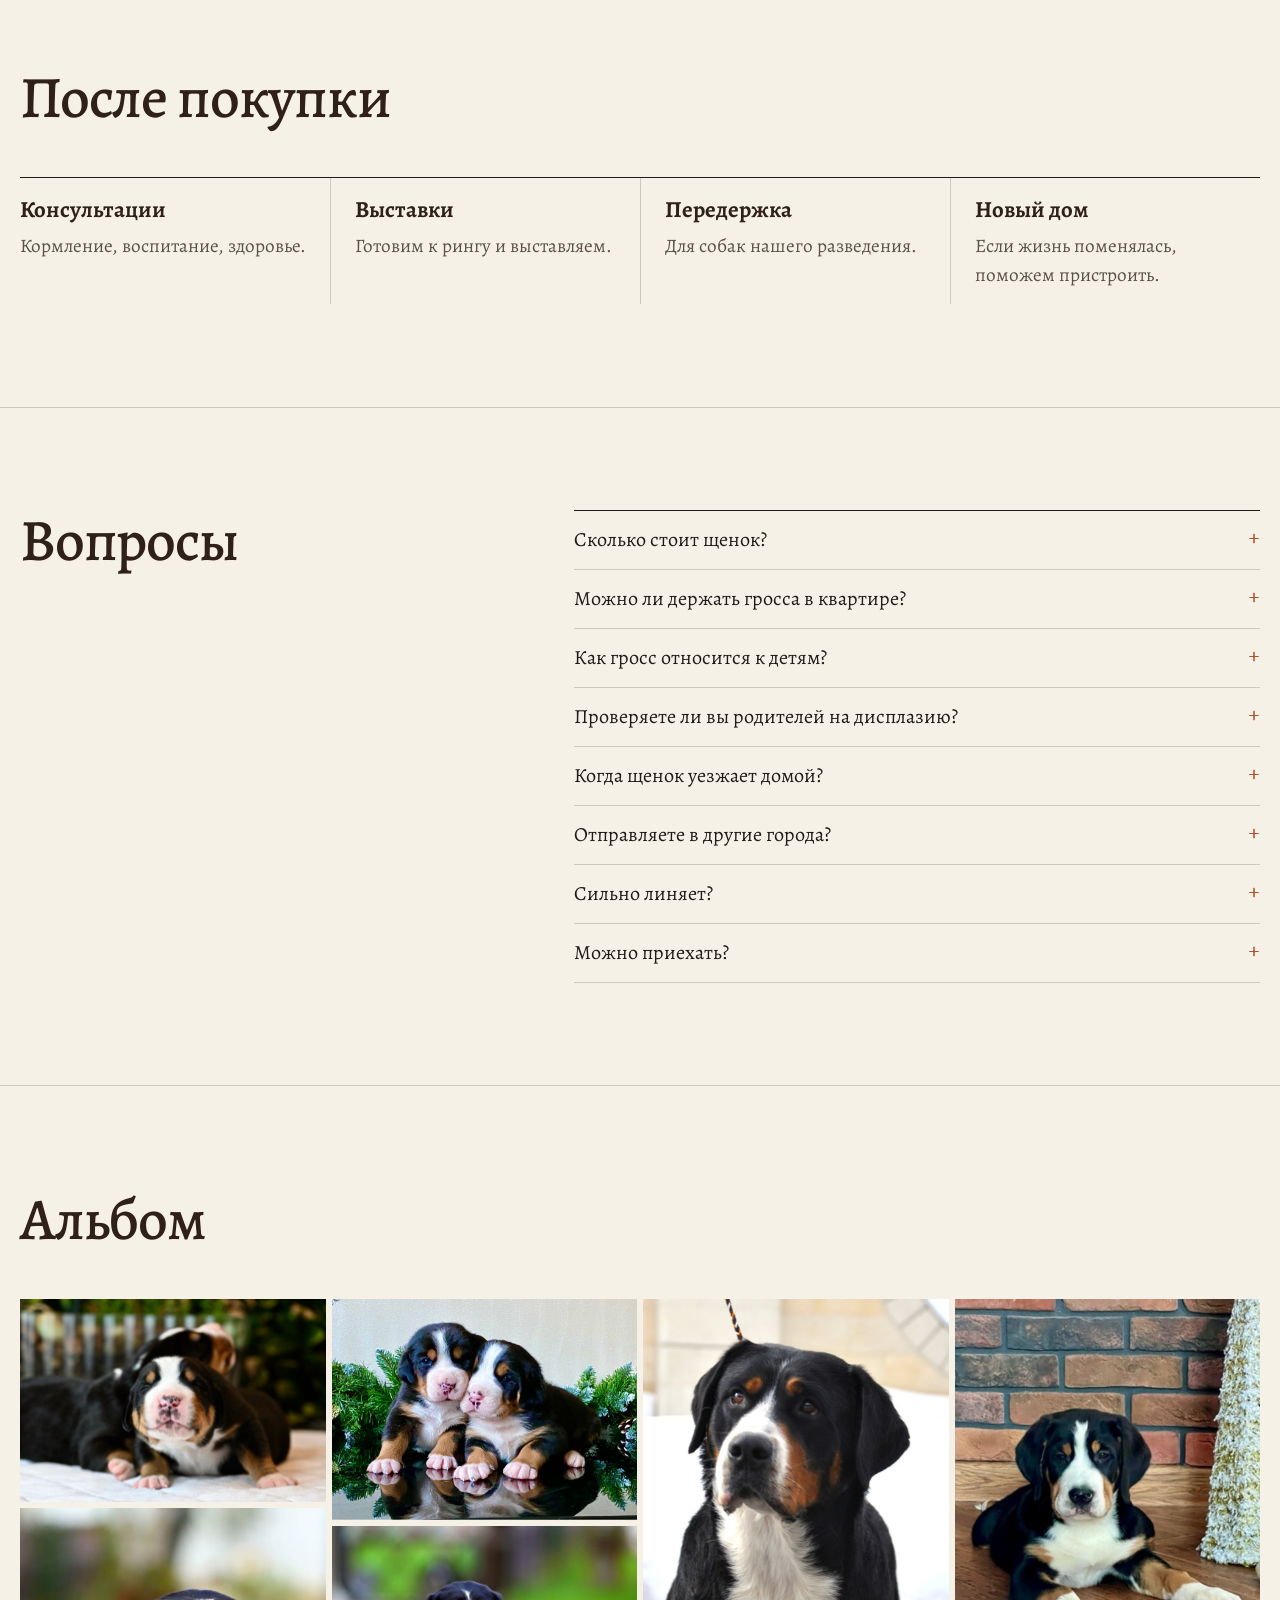
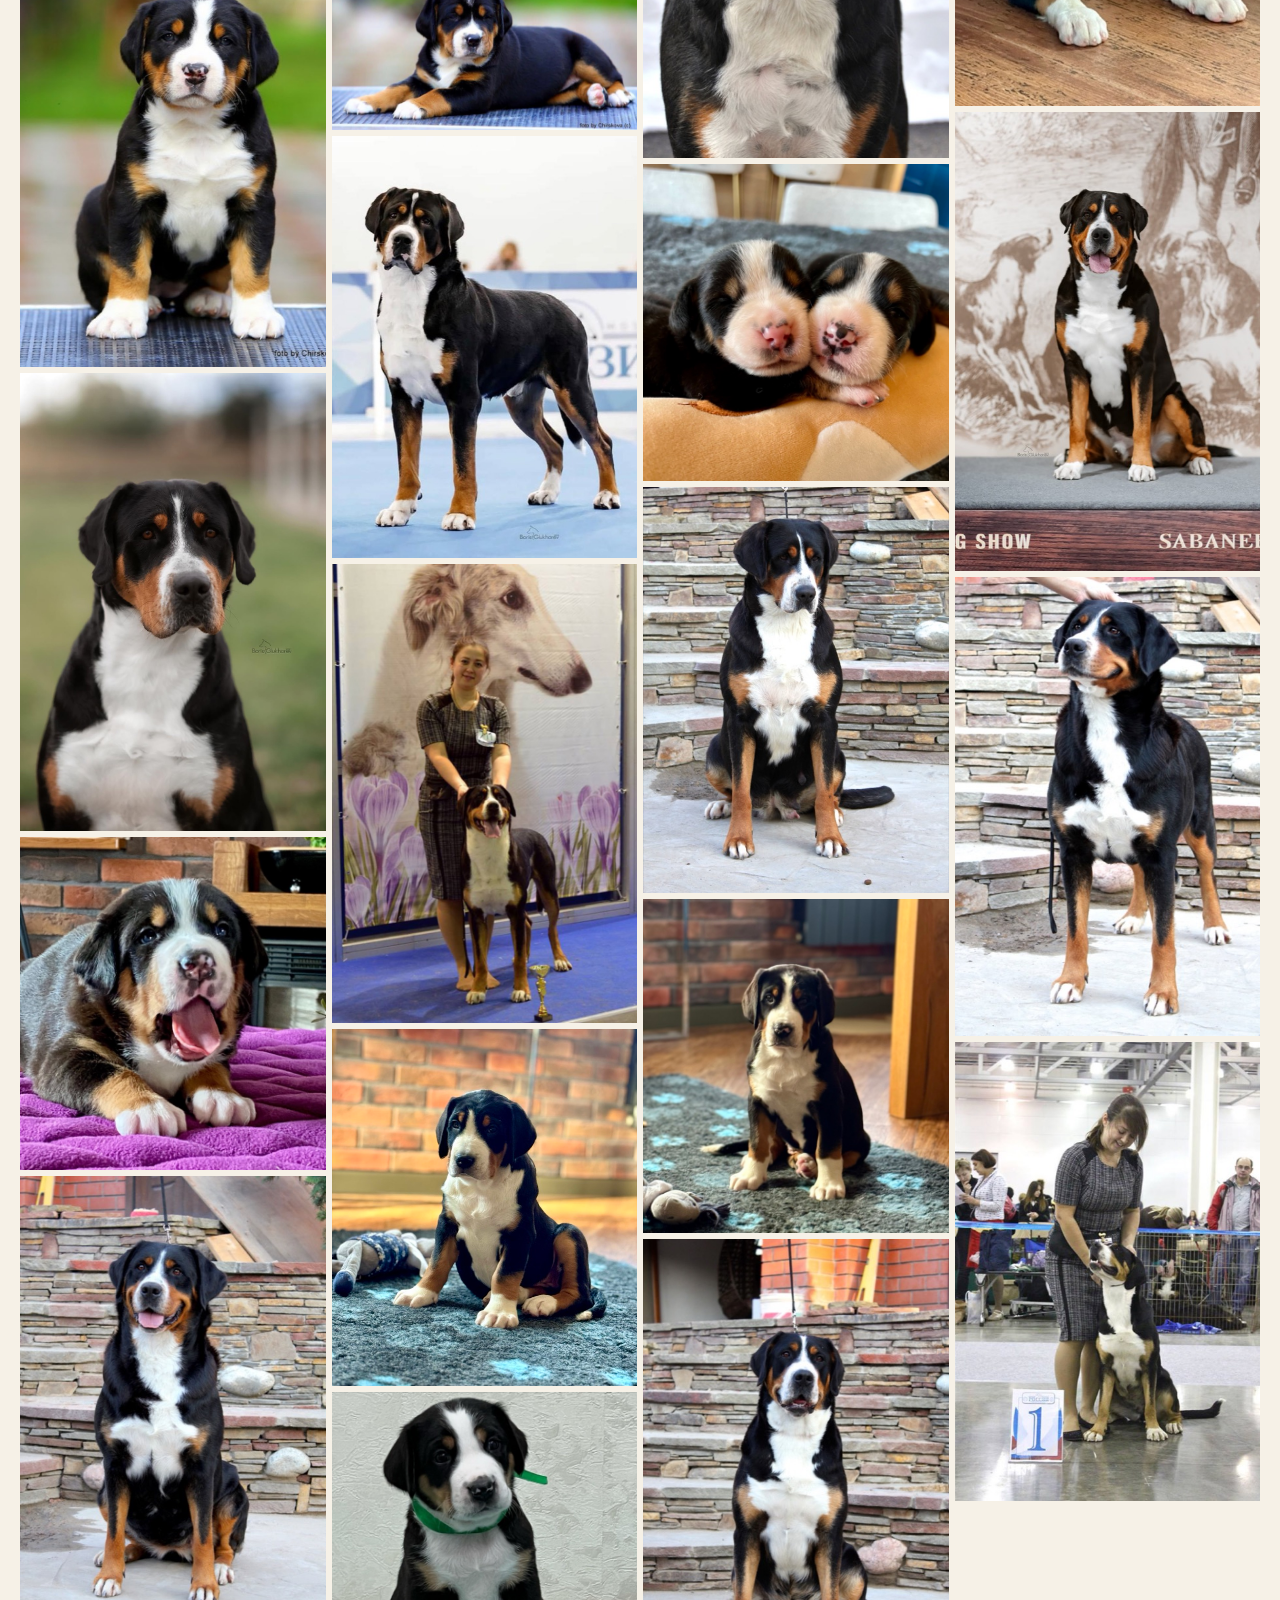
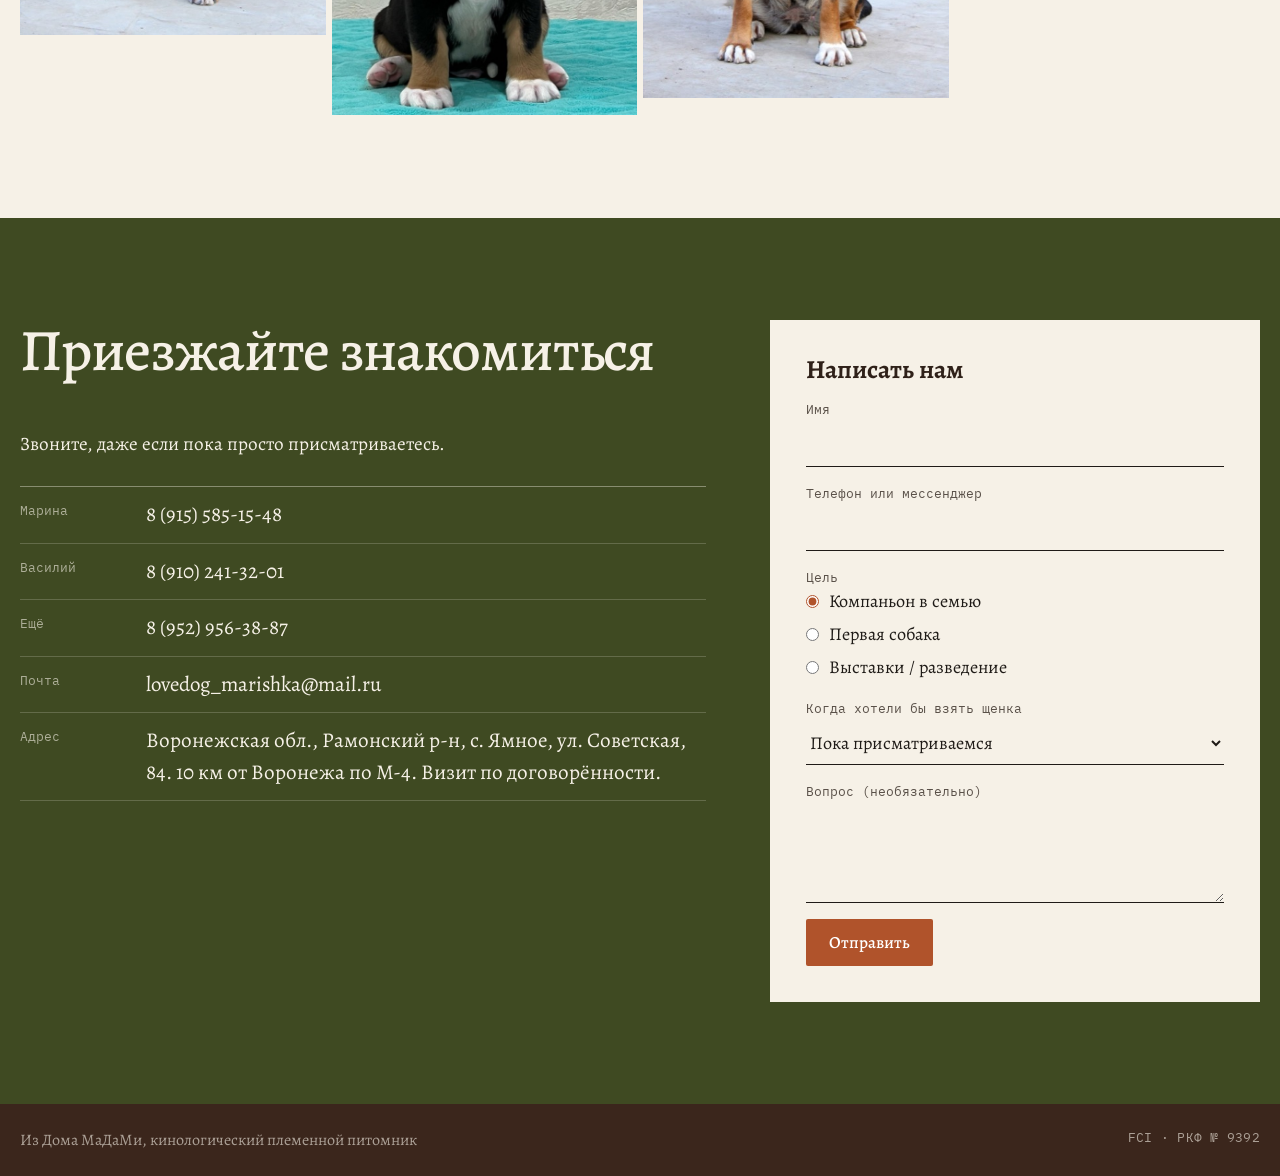
==== commit 7c30efec: "Редизайн: семейный альбом и кинологический каталог вместо лендинга - Шрифты Alegreya + IBM Plex Mono" ====
--- a/index.html
+++ b/index.html
@@ -4,376 +4,296 @@
   <meta charset="utf-8">
   <meta name="viewport" content="width=device-width, initial-scale=1">
   <title>Из Дома МаДаМи — питомник больших швейцарских зенненхундов</title>
-  <meta name="description" content="Семейный племенной питомник большого швейцарского зенненхунда под Воронежем. FCI–РКФ № 9392, с 2008 года. Подбираем щенка под уклад семьи и остаёмся на связи всю его жизнь.">
+  <meta name="description" content="Семейный племенной питомник большого швейцарского зенненхунда под Воронежем. FCI–РКФ № 9392, с 2008 года.">
   <link rel="icon" href="img/ring.svg" type="image/svg+xml">
   <link rel="preconnect" href="https://fonts.googleapis.com">
   <link rel="preconnect" href="https://fonts.gstatic.com" crossorigin>
-  <link href="https://fonts.googleapis.com/css2?family=Lora:ital,wght@0,400;0,500;0,600;1,400;1,500&family=Manrope:wght@400;500;600;700&display=swap" rel="stylesheet">
+  <link href="https://fonts.googleapis.com/css2?family=Alegreya:ital,wght@0,400;0,500;0,700;1,400;1,500&family=IBM+Plex+Mono:wght@400;500&display=swap" rel="stylesheet">
   <link rel="stylesheet" href="styles.css">
 </head>
 <body>
 
 <header class="header" id="header">
   <div class="wrap">
-    <a class="logo" href="#top" aria-label="Из Дома МаДаМи — на главную">
-      <img class="logo-mark" src="img/ring.svg" alt="">
-      <span class="logo-text">Из Дома МаДаМи<small>FCI · РКФ № 9392 · с 2008</small></span>
-    </a>
+    <a class="logo" href="#top">Из Дома МаДаМи</a>
     <nav class="nav" id="nav">
       <a href="#home">Питомник</a>
       <a href="#breed">Порода</a>
-      <a href="#dogs">Наши собаки</a>
+      <a href="#dogs">Собаки</a>
       <a href="#puppies">Щенки</a>
-      <a href="#how">Как купить</a>
+      <a href="#how">Покупка</a>
       <a href="#faq">Вопросы</a>
       <a href="#contact">Контакты</a>
     </nav>
-    <a class="btn btn-primary btn-sm" href="#contact">Обсудить подбор щенка</a>
-    <button class="burger" id="burger" aria-label="Меню" aria-expanded="false"><span></span><span></span><span></span></button>
+    <a class="header-phone mono" href="tel:+79155851548">8 915 585-15-48</a>
+    <button class="burger" id="burger" aria-label="Меню" aria-expanded="false"><span></span><span></span></button>
   </div>
 </header>
 
 <main id="top">
 
-  <!-- HERO -->
+  <!-- ОБЛОЖКА -->
   <section class="hero">
-    <div class="sun" aria-hidden="true"></div>
-    <div class="wrap">
-      <div class="hero-copy">
-        <div class="eyebrow">Семейный племенной питомник · Воронеж</div>
-        <h1>Большой швейцарский зенненхунд — <em>под уклад вашей семьи</em></h1>
-        <p class="lead">Гроссы живут с нами в доме под Воронежем. Щенка подбираем под вашу семью.</p>
-        <div class="hero-actions">
-          <a class="btn btn-primary" href="#contact">Обсудить подбор щенка</a>
-          <a class="btn btn-ghost" href="#breed">Подходит ли нам порода?</a>
-        </div>
-      </div>
-      <div class="hero-photo">
-        <img src="img/hero.jpg" alt="Большой швейцарский зенненхунд сидит на зелёной поляне">
-        <div class="hero-badge">
-          <b>2023</b>
-          <span>Чемпион и вице-чемпион мира в Женеве, на родине породы</span>
-        </div>
-      </div>
-    </div>
-    <svg class="hills" viewBox="0 0 1440 160" preserveAspectRatio="none" aria-hidden="true">
-      <path d="M0 120 C 180 60, 320 70, 480 100 S 820 150, 1000 96 S 1300 40, 1440 80 V160 H0Z" fill="#9fb27f" opacity=".55"/>
-      <path d="M0 140 C 240 100, 420 110, 640 130 S 1060 150, 1240 118 S 1400 110, 1440 116 V160 H0Z" fill="#f6f1e7"/>
-    </svg>
-  </section>
-
-  <!-- ФАКТЫ -->
-  <section class="facts">
-    <div class="wrap facts-grid">
-      <div class="fact"><b>2008</b><span>Год регистрации в системе FCI–РКФ, свидетельство № 9392</span></div>
-      <div class="fact"><b>15+ лет</b><span>Разводим только больших швейцарских зенненхундов</span></div>
-      <div class="fact"><b>HD-A · ED-0</b><span>Производители обследованы и свободны от дисплазии суставов</span></div>
-      <div class="fact"><b>Всю жизнь</b><span>Владельцы звонят нам и через месяц, и через десять лет</span></div>
-    </div>
-  </section>
-
-  <!-- ТРИ ПУТИ -->
-  <section class="section" style="padding-top: 70px">
-    <div class="wrap">
-      <div class="section-head reveal">
-        <div class="eyebrow">С чего начать</div>
-        <h2>Расскажите, какая собака вам нужна</h2>
-      </div>
-      <div class="paths">
-        <article class="path featured reveal">
-          <span class="tag">Компаньон · уже был опыт</span>
-          <h3>Ищу гросса в семью</h3>
-          <p>Покажем родителей и подберём щенка по характеру.</p>
-          <a href="#contact" data-goal="Компаньон в семью">Обсудить подбор щенка</a>
-        </article>
-        <article class="path reveal">
-          <span class="tag">Первая собака</span>
-          <h3>Хотим собаку, но боимся ошибиться</h3>
-          <p>Расскажем про породу и поможем с первыми месяцами.</p>
-          <a href="#breed">Подходит ли нам порода</a>
-        </article>
-        <article class="path reveal">
-          <span class="tag">Выставки и разведение</span>
-          <h3>Нужен щенок под цель</h3>
-          <p>Обсудим линии родителей и перспективы щенка.</p>
-          <a href="#champ">Выставочный путь</a>
-        </article>
-      </div>
-    </div>
-  </section>
-
-  <!-- ДОМ -->
-  <section class="section home" id="home">
-    <div class="wrap home-grid">
-      <div class="home-photos reveal">
-        <img class="p1" src="img/autumn.jpg" alt="Взрослый гросс на фоне осенней листвы">
-        <img class="p2" src="img/puppy-floor.jpg" alt="Щенок гросса лежит на деревянном полу в доме">
-        <img class="ring-deco" src="img/ring.svg" alt="">
-      </div>
-      <div class="reveal">
-        <div class="eyebrow">Питомник</div>
-        <h2>Собаки, которые живут дома</h2>
-        <p class="lead" style="margin-top:22px">Семейный питомник в 10 км от Воронежа, рядом Дон.</p>
-        <ul class="checks">
+    <div class="hero-text">
+      <p class="mono hero-meta">FCI · РКФ № 9392 · с 2008 · Воронеж</p>
+      <h1>Из Дома<br>МаДаМи</h1>
+      <p class="hero-sub">Питомник больших швейцарских зенненхундов. Собаки живут с нами в доме, щенков подбираем под семью.</p>
+      <dl class="hero-phones">
+        <div><dt>Марина</dt><dd><a href="tel:+79155851548">8 (915) 585-15-48</a></dd></div>
+        <div><dt>Василий</dt><dd><a href="tel:+79102413201">8 (910) 241-32-01</a></dd></div>
+      </dl>
+      <div class="hero-actions">
+        <a class="btn btn-primary" href="tel:+79155851548">Позвонить Марине</a>
+        <a class="link-arrow" href="#contact">Написать</a>
+      </div>
+    </div>
+    <figure class="hero-photo">
+      <img src="img/hero.jpg" alt="Большой швейцарский зенненхунд сидит на поляне">
+    </figure>
+  </section>
+
+  <!-- ЛЕНТА ФОТО -->
+  <div class="band" aria-label="Наши собаки">
+    <img src="img/g21.jpg" alt="Новорождённые щенки" loading="lazy">
+    <img src="img/g19.jpg" alt="Щенок зевает" loading="lazy">
+    <img src="img/g12.jpg" alt="Щенок стоит" loading="lazy">
+    <img src="img/g06.jpg" alt="Взрослый гросс сидит на ступенях" loading="lazy">
+    <img src="img/g10.jpg" alt="Взрослый гросс у каменной стены" loading="lazy">
+  </div>
+
+  <!-- КАКУЮ СОБАКУ -->
+  <section class="section">
+    <div class="wrap">
+      <h2>Какую собаку вы ищете?</h2>
+      <ul class="toc">
+        <li><a href="#contact" data-goal="Компаньон в семью"><span class="toc-n mono">01</span><span class="toc-t">Собаку в семью</span><span class="toc-d">Покажем родителей и подберём щенка по характеру.</span></a></li>
+        <li><a href="#breed"><span class="toc-n mono">02</span><span class="toc-t">Первую собаку в жизни</span><span class="toc-d">Расскажем про породу и поможем с первыми месяцами.</span></a></li>
+        <li><a href="#champ"><span class="toc-n mono">03</span><span class="toc-t">Щенка для выставок</span><span class="toc-d">Обсудим линии родителей и перспективы щенка.</span></a></li>
+      </ul>
+    </div>
+  </section>
+
+  <!-- ПИТОМНИК -->
+  <section class="section" id="home">
+    <div class="wrap home">
+      <figure class="home-big">
+        <img src="img/autumn.jpg" alt="Взрослый гросс на фоне осенней листвы" loading="lazy">
+      </figure>
+      <div class="home-text">
+        <h2>Собаки живут дома</h2>
+        <p>Семейный питомник в 10 км от Воронежа, рядом Дон. Название сложилось из первых букв наших имён.</p>
+        <ul class="plain">
           <li>Мы кинологи и врачи по образованию.</li>
           <li>Щенки растут в доме, среди людей.</li>
           <li>Не больше одного помёта за раз.</li>
         </ul>
-      </div>
-    </div>
-  </section>
-
-  <!-- ДОВЕРИЕ -->
+        <figure class="home-small">
+          <img src="img/puppy-floor.jpg" alt="Щенок гросса на деревянном полу" loading="lazy">
+        </figure>
+      </div>
+    </div>
+  </section>
+
+  <!-- ПРОВЕРКИ -->
   <section class="section" id="trust">
     <div class="wrap">
-      <div class="section-head reveal">
-        <div class="eyebrow">Документы и проверки</div>
-        <h2>Что можно проверить ещё до решения</h2>
-      </div>
-      <div class="trust-grid">
-        <article class="trust reveal">
-          <div class="ic"><svg viewBox="0 0 24 24" fill="none" stroke-width="1.8"><path d="M12 3l7 3v6c0 4.5-3 7.5-7 9-4-1.5-7-4.5-7-9V6l7-3z"/><path d="M9 12l2 2 4-4"/></svg></div>
+      <h2>Что можно проверить до решения</h2>
+      <div class="cols3">
+        <div>
           <h3>Здоровье родителей</h3>
-          <p>Производители проверены на дисплазию: HD-A и ED-0, лучшие оценки.</p>
-          <span class="proof">HD-A · ED-0 у производителей</span>
-        </article>
-        <article class="trust reveal">
-          <div class="ic"><svg viewBox="0 0 24 24" fill="none" stroke-width="1.8"><path d="M7 3h7l5 5v13H7z"/><path d="M14 3v5h5M10 13h6M10 17h6"/></svg></div>
-          <h3>Документы и происхождение</h3>
-          <p>Метрика РКФ, клеймо, ветпаспорт и родословные родителей.</p>
-          <span class="proof">Питомник FCI–РКФ № 9392</span>
-        </article>
-        <article class="trust reveal">
-          <div class="ic"><svg viewBox="0 0 24 24" fill="none" stroke-width="1.8"><path d="M12 21s-7-4.5-7-10a4 4 0 0 1 7-2.6A4 4 0 0 1 19 11c0 5.5-7 10-7 10z"/></svg></div>
+          <p>Производители проверены на дисплазию суставов.</p>
+          <p class="mono">HD-A · ED-0</p>
+        </div>
+        <div>
+          <h3>Документы</h3>
+          <p>Метрика РКФ, клеймо, ветпаспорт, родословные родителей.</p>
+          <p class="mono">FCI–РКФ № 9392</p>
+        </div>
+        <div>
           <h3>Характер щенка</h3>
           <p>Знаем каждого щенка и советуем, кто подойдёт вашей семье.</p>
-          <span class="proof">Подбор после актирования</span>
-        </article>
+          <p class="mono">Подбор после актирования</p>
+        </div>
       </div>
     </div>
   </section>
 
   <!-- ПОРОДА -->
-  <section class="section breed" id="breed">
-    <div class="wrap">
-      <div class="breed-top">
-        <figure class="breed-photo reveal" style="margin:0">
-          <img src="img/meadow.jpg" alt="Большой швейцарский зенненхунд сидит на траве">
-          <figcaption>Grosser Schweizer Sennenhund</figcaption>
-        </figure>
-        <div class="reveal">
-          <div class="eyebrow">Порода</div>
-          <h2>Гросс — самый крупный из четырёх швейцарских зенненхундов</h2>
-          <p class="lead" style="margin-top:22px">Бывший фермерский сторож, теперь семейная собака.</p>
-          <dl class="spec">
-            <div><dt>Страна</dt><dd>Швейцария</dd></div>
-            <div><dt>FCI</dt><dd>Группа 2, секция 3</dd></div>
-            <div><dt>Рост, кобели</dt><dd>65–72 см в холке</dd></div>
-            <div><dt>Рост, суки</dt><dd>60–68 см в холке</dd></div>
-            <div><dt>Шерсть</dt><dd>Двойная, с плотным подшёрстком</dd></div>
-            <div><dt>Окрас</dt><dd>Только трёхцветный</dd></div>
-          </dl>
-        </div>
-      </div>
-      <div class="fit">
-        <div class="fit-card fit-yes reveal">
-          <h3>Кому подходит гросс</h3>
-          <ul>
-            <li>Семьям с детьми</li>
-            <li>Тем, кто много гуляет в любую погоду</li>
-            <li>Дому с участком или активной семье в квартире</li>
-            <li>Тем, кому нужен спокойный компаньон и сторож</li>
-          </ul>
-        </div>
-        <div class="fit-card fit-no reveal">
-          <h3>О чём лучше знать заранее</h3>
-          <ul>
-            <li>Кобель вырастает до 72 см в холке</li>
-            <li>До полутора лет нельзя прыжки и долгий бег</li>
-            <li>Дважды в год сильно линяет</li>
-            <li>Плохо переносит одиночество</li>
-          </ul>
-        </div>
-      </div>
+  <section class="section" id="breed">
+    <div class="wrap breed">
+      <div class="breed-text">
+        <h2>Гросс — самый крупный из четырёх швейцарских зенненхундов</h2>
+        <p>Бывший фермерский сторож, теперь семейная собака.</p>
+        <table class="spec">
+          <tr><th>Страна</th><td>Швейцария</td></tr>
+          <tr><th>FCI</th><td>Группа 2, секция 3</td></tr>
+          <tr><th>Рост, кобели</th><td>65–72 см</td></tr>
+          <tr><th>Рост, суки</th><td>60–68 см</td></tr>
+          <tr><th>Вес</th><td>50–70 кг</td></tr>
+          <tr><th>Окрас</th><td>Трёхцветный</td></tr>
+        </table>
+        <div class="fit">
+          <div>
+            <h3>Подходит</h3>
+            <ul class="plus">
+              <li>Семьям с детьми</li>
+              <li>Тем, кто много гуляет в любую погоду</li>
+              <li>Дому с участком или активной семье в квартире</li>
+              <li>Тем, кому нужен спокойный компаньон и сторож</li>
+            </ul>
+          </div>
+          <div>
+            <h3>Стоит знать</h3>
+            <ul class="minus">
+              <li>Кобель вырастает до 72 см в холке</li>
+              <li>До полутора лет нельзя прыжки и долгий бег</li>
+              <li>Дважды в год сильно линяет</li>
+              <li>Плохо переносит одиночество</li>
+            </ul>
+          </div>
+        </div>
+      </div>
+      <figure class="breed-photo">
+        <img src="img/meadow.jpg" alt="Большой швейцарский зенненхунд сидит на траве" loading="lazy">
+        <figcaption class="mono">Grosser Schweizer Sennenhund</figcaption>
+      </figure>
     </div>
   </section>
 
   <!-- АНАТОМИЯ -->
-  <section class="section anat" id="anatomy">
-    <div class="wrap">
-      <div class="section-head reveal">
-        <div class="eyebrow">Анатомия</div>
-        <h2>Из чего сделан гросс</h2>
-        <p class="lead">Наведите на точку на фото.</p>
-      </div>
-      <div class="anat-grid">
-        <div class="anat-stage reveal" id="anatStage">
-          <img src="img/standard.jpg" alt="Большой швейцарский зенненхунд в выставочной стойке, вид три четверти">
-          <div class="anat-dim" aria-hidden="true"></div>
-          <div class="anat-ring" aria-hidden="true"><span id="anatRingLabel"></span></div>
+  <section class="section plate" id="anatomy">
+    <div class="wrap">
+      <h2>Из чего сделан гросс</h2>
+      <div class="plate-grid">
+        <div class="plate-stage" id="anatStage">
+          <img src="img/standard.jpg" alt="Большой швейцарский зенненхунд в выставочной стойке">
+          <svg class="plate-lines" viewBox="0 0 100 100" preserveAspectRatio="none" aria-hidden="true">
+            <line id="anatLine" x1="0" y1="0" x2="0" y2="0"/>
+          </svg>
           <div id="anatDots"></div>
-        </div>
-        <aside class="anat-panel reveal" aria-live="polite">
-          <div id="anatCard">
-            <span class="anat-num">Гросс в цифрах</span>
-            <h3>Выберите точку на фото</h3>
-            <dl class="anat-stats">
-              <div><dt>Рост кобеля</dt><dd>65–72 см</dd></div>
-              <div><dt>Рост суки</dt><dd>60–68 см</dd></div>
-              <div><dt>Вес</dt><dd>50–70 кг</dd></div>
-              <div><dt>Окрас</dt><dd>Трёхцветный</dd></div>
-            </dl>
-          </div>
-          <div class="anat-chips" id="anatChips"></div>
-        </aside>
-      </div>
-    </div>
-  </section>
-
-  <!-- ПРОИЗВОДИТЕЛИ -->
+          <span class="plate-label mono" id="anatLabel"></span>
+        </div>
+        <div class="plate-side">
+          <ol class="plate-legend" id="anatLegend"></ol>
+          <div class="plate-note" id="anatCard" aria-live="polite"></div>
+        </div>
+      </div>
+    </div>
+  </section>
+
+  <!-- СОБАКИ -->
   <section class="section" id="dogs">
     <div class="wrap">
-      <div class="section-head reveal">
-        <div class="eyebrow">Наши собаки</div>
-        <h2>Родители будущих щенков</h2>
-        <p class="lead">Наши племенные суки и кобели.</p>
-      </div>
-      <div class="dogs-grid" id="dogsGrid"></div>
-      <div class="males reveal" id="males"></div>
-    </div>
-  </section>
-
-  <!-- ЧЕМПИОНАТ МИРА -->
+      <h2>Наши собаки</h2>
+      <h3 class="table-title">Суки</h3>
+      <table class="catalog">
+        <thead><tr><th>Кличка</th><th>Родилась</th><th>Родители</th><th>Титулы</th><th>HD / ED</th></tr></thead>
+        <tbody id="dogsTable"></tbody>
+      </table>
+      <h3 class="table-title">Кобели в нашем разведении</h3>
+      <table class="catalog">
+        <tbody id="malesTable"></tbody>
+      </table>
+    </div>
+  </section>
+
+  <!-- ЧЕМПИОНАТ -->
   <section class="section champ" id="champ">
     <div class="wrap champ-grid">
-      <div class="reveal">
-        <div class="eyebrow">Ринг</div>
+      <figure>
+        <img src="img/wds-2023.jpg" alt="AMOR IZ DOMA MADAMY на World Dog Show 2023 в Женеве" loading="lazy">
+        <figcaption class="mono">World Dog Show · Женева · 26.08.2023</figcaption>
+      </figure>
+      <div>
         <h2>Чемпионат мира 2023, Женева</h2>
-        <p class="lead" style="margin-top:22px">World Dog Show, 26 августа 2023, на родине породы.</p>
-        <div class="titles-list">
-          <div><b>RIGHT IZ DOMA MADAMY</b><span>Чемпион мира 2023</span></div>
-          <div><b>AMOR IZ DOMA MADAMY</b><span>Вице-чемпион мира 2023</span></div>
-          <div><b>ARCHI FOR SENNENHUND ROSSII</b><span>Чемпион мира 2016</span></div>
-        </div>
+        <table class="titles">
+          <tr><td>RIGHT IZ DOMA MADAMY</td><td class="mono">Чемпион мира 2023</td></tr>
+          <tr><td>AMOR IZ DOMA MADAMY</td><td class="mono">Вице-чемпион мира 2023</td></tr>
+          <tr><td>ARCHI FOR SENNENHUND ROSSII</td><td class="mono">Чемпион мира 2016</td></tr>
+        </table>
         <a class="btn btn-light" href="#contact" data-goal="Выставки и разведение">Обсудить выставочную цель</a>
       </div>
-      <img class="reveal" src="img/wds-2023.jpg" alt="AMOR IZ DOMA MADAMY на World Dog Show 2023 в Женеве">
     </div>
   </section>
 
   <!-- ЩЕНКИ -->
   <section class="section" id="puppies">
     <div class="wrap">
-      <div class="section-head reveal">
-        <div class="eyebrow">Щенки</div>
-        <h2>Помёты и очередь</h2>
-        <p class="lead">Щенков немного, поэтому ведём запись заранее.</p>
-      </div>
+      <h2>Щенки</h2>
       <div class="litter">
-        <article class="litter-card reveal">
-          <div class="pics">
-            <img src="img/litter-1.jpg" alt="Щенок гросса в саду">
-            <img src="img/litter-2.jpg" alt="Щенок гросса в саду">
-          </div>
-          <div class="info">
-            <span class="chip muted status">Последний помёт</span>
-            <h3>AMOR × CHILLI PEPPER</h3>
-            <dl>
-              <div><dt>Дата рождения</dt><dd>21 ноября 2025</dd></div>
-              <div><dt>Отец</dt><dd>AMOR IZ DOMA MADAMY — вице-чемпион мира 2023</dd></div>
-              <div><dt>Мать</dt><dd>CHILLI PEPPER IZ DOMA MADAMY</dd></div>
-              <div><dt>Переезд</dt><dd>С двух месяцев, после актирования</dd></div>
-            </dl>
-          </div>
-        </article>
-        <aside class="queue reveal">
-          <h3>Открыта запись на будущие помёты</h3>
-          <p>Очередь идёт по дате обращения.</p>
-          <ol>
+        <figure class="litter-pics">
+          <img src="img/litter-1.jpg" alt="Щенок гросса в саду" loading="lazy">
+          <img src="img/litter-2.jpg" alt="Щенок гросса в саду" loading="lazy">
+        </figure>
+        <div class="litter-info">
+          <p class="mono">Последний помёт · 21.11.2025</p>
+          <h3>AMOR × CHILLI PEPPER</h3>
+          <table class="spec">
+            <tr><th>Отец</th><td>AMOR IZ DOMA MADAMY, вице-чемпион мира 2023</td></tr>
+            <tr><th>Мать</th><td>CHILLI PEPPER IZ DOMA MADAMY</td></tr>
+            <tr><th>Переезд</th><td>С двух месяцев</td></tr>
+          </table>
+          <h3 class="queue-title">Запись на следующие помёты</h3>
+          <ol class="queue">
             <li>Знакомимся</li>
             <li>Выбираем помёт</li>
-            <li>Встаёте в очередь</li>
+            <li>Встаёте в очередь по дате обращения</li>
             <li>Бронь после рождения</li>
           </ol>
-          <a class="btn btn-light" href="#contact" data-goal="Компаньон в семью">Встать в очередь</a>
-        </aside>
-      </div>
-      <details class="registry reveal">
-        <summary>Реестр помётов с 2019 года</summary>
-        <table>
+          <a class="btn btn-primary" href="#contact" data-goal="Компаньон в семью">Встать в очередь</a>
+        </div>
+      </div>
+      <details class="registry">
+        <summary>Все помёты с 2019 года</summary>
+        <table class="catalog">
           <tbody id="registry"></tbody>
         </table>
       </details>
     </div>
   </section>
 
-  <!-- КАК КУПИТЬ -->
-  <section class="section" id="how" style="background:var(--paper)">
-    <div class="wrap">
-      <div class="section-head reveal">
-        <div class="eyebrow">Порядок</div>
-        <h2>Как проходит покупка щенка</h2>
-      </div>
-      <div class="steps">
-        <article class="step reveal"><h3>Знакомство</h3><p>Звоните или пишите, расскажите о себе.</p></article>
-        <article class="step reveal"><h3>Подбор помёта</h3><p>Показываем родителей и документы.</p></article>
-        <article class="step reveal"><h3>Заявка и очередь</h3><p>Очередь по дате обращения.</p></article>
-        <article class="step reveal"><h3>Первые недели</h3><p>Присылаем фото и видео, можно приехать.</p></article>
-        <article class="step reveal"><h3>Актирование и выбор</h3><p>В 45 дней осмотр клуба, советуем щенка.</p></article>
-        <article class="step reveal"><h3>Отъезд домой</h3><p>В два месяца, с прививками и документами.</p></article>
-        <article class="step accent reveal"><h3>И дальше на связи</h3><p>Отвечаем на вопросы хоть через десять лет.</p></article>
-      </div>
-      <div class="two-col one">
-        <div class="box reveal">
-          <h3>Что уезжает вместе со щенком</h3>
-          <ul>
-            <li>Метрика РКФ</li>
-            <li>Клеймо</li>
-            <li>Ветпаспорт</li>
-            <li>Родословные родителей и HD/ED</li>
-            <li>Корм на первые дни и памятка</li>
-            <li>Чип и выездные документы по запросу</li>
-          </ul>
-        </div>
-      </div>
+  <!-- ПОКУПКА -->
+  <section class="section" id="how">
+    <div class="wrap how">
+      <h2>Как проходит покупка</h2>
+      <ol class="steps">
+        <li><span><b>Знакомство.</b> Звоните или пишите, расскажите о себе.</span></li>
+        <li><span><b>Подбор помёта.</b> Показываем родителей и документы.</span></li>
+        <li><span><b>Очередь.</b> По дате обращения.</span></li>
+        <li><span><b>Первые недели.</b> Присылаем фото и видео, можно приехать.</span></li>
+        <li><span><b>Выбор.</b> В 45 дней осмотр клуба, советуем щенка.</span></li>
+        <li><span><b>Домой.</b> В два месяца, с прививками и документами.</span></li>
+        <li><span><b>Дальше.</b> Отвечаем на вопросы хоть через десять лет.</span></li>
+      </ol>
+      <p class="with-puppy"><span class="mono">Со щенком:</span> метрика РКФ, клеймо, ветпаспорт, родословные родителей и HD/ED, корм на первые дни, памятка. Чип и выездные документы по запросу.</p>
     </div>
   </section>
 
   <!-- ПОСЛЕ ПОКУПКИ -->
-  <section class="section after" id="after">
-    <div class="wrap after-grid">
-      <div class="reveal">
-        <div class="eyebrow">После</div>
-        <h2>Мы не прощаемся</h2>
-        <p class="lead" style="margin-top:22px">Остаёмся на связи после покупки.</p>
-      </div>
-      <div class="support">
-        <div class="reveal"><h3>Консультации в любое время</h3><p>Кормление, воспитание, здоровье.</p></div>
-        <div class="reveal"><h3>Выставки и хендлинг</h3><p>Готовим к рингу и выставляем.</p></div>
-        <div class="reveal"><h3>Передержка</h3><p>Для собак нашего разведения.</p></div>
-        <div class="reveal"><h3>Если что-то изменилось</h3><p>Поможем найти собаке новый дом.</p></div>
-      </div>
-    </div>
-  </section>
-
-  <!-- FAQ -->
+  <section class="section" id="after">
+    <div class="wrap">
+      <h2>После покупки</h2>
+      <div class="cols4">
+        <div><h3>Консультации</h3><p>Кормление, воспитание, здоровье.</p></div>
+        <div><h3>Выставки</h3><p>Готовим к рингу и выставляем.</p></div>
+        <div><h3>Передержка</h3><p>Для собак нашего разведения.</p></div>
+        <div><h3>Новый дом</h3><p>Если жизнь поменялась, поможем пристроить.</p></div>
+      </div>
+    </div>
+  </section>
+
+  <!-- ВОПРОСЫ -->
   <section class="section" id="faq">
-    <div class="wrap">
-      <div class="section-head reveal">
-        <div class="eyebrow">Вопросы</div>
-        <h2>Что спрашивают чаще всего</h2>
-      </div>
-      <div class="faq reveal" id="faqList"></div>
-    </div>
-  </section>
-
-  <!-- ГАЛЕРЕЯ -->
-  <section class="section" id="gallery" style="background:var(--paper)">
-    <div class="wrap">
-      <div class="section-head reveal">
-        <div class="eyebrow">Галерея</div>
-        <h2>Наша обычная жизнь</h2>
-      </div>
+    <div class="wrap faq-wrap">
+      <h2>Вопросы</h2>
+      <div class="faq" id="faqList"></div>
+    </div>
+  </section>
+
+  <!-- АЛЬБОМ -->
+  <section class="section" id="gallery">
+    <div class="wrap">
+      <h2>Альбом</h2>
       <div class="gallery" id="gallery-grid"></div>
     </div>
   </section>
@@ -381,39 +301,33 @@
   <!-- КОНТАКТЫ -->
   <section class="section contact" id="contact">
     <div class="wrap contact-grid">
-      <div class="reveal">
-        <div class="eyebrow">Контакты</div>
+      <div>
         <h2>Приезжайте знакомиться</h2>
-        <p class="lead" style="margin-top:22px">Звоните, даже если пока просто присматриваетесь.</p>
-        <div class="people">
-          <a href="tel:+79155851548"><span>Марина</span><b>8 (915) 585-15-48</b></a>
-          <a href="tel:+79102413201"><span>Василий</span><b>8 (910) 241-32-01</b></a>
-          <a href="tel:+79529563887"><span>Ещё телефон</span><b>8 (952) 956-38-87</b></a>
-          <a href="mailto:lovedog_marishka@mail.ru"><span>Почта</span><b>lovedog_marishka@mail.ru</b></a>
-          <div><span>Адрес</span><b>Воронежская обл., Рамонский р-н,<br>с. Ямное, ул. Советская, 84</b></div>
-          <div><span>Как добраться</span><b>10 км от Воронежа, трасса М-4 на Москву</b></div>
-          <div><span>Визит</span><b>По предварительной договорённости</b></div>
-        </div>
-      </div>
-      <form class="form reveal" id="leadForm" novalidate>
-        <h3>Обсудить подбор щенка</h3>
-        <p class="small">Ни к чему не обязывает.</p>
+        <p>Звоните, даже если пока просто присматриваетесь.</p>
+        <dl class="contacts">
+          <div><dt>Марина</dt><dd><a href="tel:+79155851548">8 (915) 585-15-48</a></dd></div>
+          <div><dt>Василий</dt><dd><a href="tel:+79102413201">8 (910) 241-32-01</a></dd></div>
+          <div><dt>Ещё</dt><dd><a href="tel:+79529563887">8 (952) 956-38-87</a></dd></div>
+          <div><dt>Почта</dt><dd><a href="mailto:lovedog_marishka@mail.ru">lovedog_marishka@mail.ru</a></dd></div>
+          <div><dt>Адрес</dt><dd>Воронежская обл., Рамонский р-н, с. Ямное, ул. Советская, 84. 10 км от Воронежа по М-4. Визит по договорённости.</dd></div>
+        </dl>
+      </div>
+      <form class="form" id="leadForm" novalidate>
+        <h3>Написать нам</h3>
         <div class="field">
-          <label for="f-name">Как к вам обращаться</label>
+          <label for="f-name">Имя</label>
           <input id="f-name" name="name" autocomplete="name" required>
         </div>
         <div class="field">
           <label for="f-contact">Телефон или мессенджер</label>
           <input id="f-contact" name="contact" autocomplete="tel" required>
         </div>
-        <div class="field">
-          <span style="font-size:13.5px;font-weight:600">Цель</span>
-          <div class="radios" role="radiogroup">
-            <label><input type="radio" name="goal" value="Компаньон в семью" checked><span>Компаньон в семью</span></label>
-            <label><input type="radio" name="goal" value="Первая собака"><span>Первая собака</span></label>
-            <label><input type="radio" name="goal" value="Выставки и разведение"><span>Выставки / разведение</span></label>
-          </div>
-        </div>
+        <fieldset class="field">
+          <legend>Цель</legend>
+          <label class="radio"><input type="radio" name="goal" value="Компаньон в семью" checked> Компаньон в семью</label>
+          <label class="radio"><input type="radio" name="goal" value="Первая собака"> Первая собака</label>
+          <label class="radio"><input type="radio" name="goal" value="Выставки и разведение"> Выставки / разведение</label>
+        </fieldset>
         <div class="field">
           <label for="f-when">Когда хотели бы взять щенка</label>
           <select id="f-when" name="when">
@@ -424,11 +338,11 @@
           </select>
         </div>
         <div class="field">
-          <label for="f-msg">Вопрос или пара слов о вас (необязательно)</label>
+          <label for="f-msg">Вопрос (необязательно)</label>
           <textarea id="f-msg" name="msg" rows="3"></textarea>
         </div>
         <button class="btn btn-primary" type="submit">Отправить</button>
-        <div class="form-ok" id="formOk" role="status">Откроется почта с готовым письмом, останется нажать «Отправить». Можно и просто позвонить Марине.</div>
+        <p class="form-ok" id="formOk" role="status">Откроется почта с готовым письмом, останется нажать «Отправить».</p>
       </form>
     </div>
   </section>
@@ -436,8 +350,8 @@
 
 <footer class="footer">
   <div class="wrap">
-    <span>© Из Дома МаДаМи — кинологический племенной питомник</span>
-    <span>FCI · РКФ № 9392 · Воронеж</span>
+    <span>Из Дома МаДаМи, кинологический племенной питомник</span>
+    <span class="mono">FCI · РКФ № 9392</span>
   </div>
 </footer>
 
--- a/styles.css
+++ b/styles.css
@@ -1,428 +1,295 @@
-/* Madami — v1. Палитра из мудбордов: небо, луг, срез дерева, кокосовое молоко, трёхцветный гросс. */
+/* Madami — альбом и каталог питомника. Палитра прежняя: молоко, подпал, луг, шоколад. */
 :root {
   --milk: #f6f1e7;
   --paper: #fbf8f2;
   --sand: #ead9bd;
-  --wood: #b98a5e;
-  --wood-dark: #6b4a2f;
-  --rust: #b0532b;        /* подпал гросса */
+  --rust: #b0532b;
   --rust-dark: #8f3f1d;
   --meadow: #5e6b34;
   --meadow-dark: #3f4a22;
-  --jade: #7c9a63;
-  --sky: #a9c8e3;
-  --sky-pale: #dfeaf3;
   --sun: #f2b84b;
-  --ink: #1f1b17;         /* чёрный гросса */
-  --ink-soft: #4a433c;
-  --choc: #5b3a2b;        /* шоколад — акцент, дозированно */
+  --ink: #1f1b17;
+  --ink-soft: #5a5149;
+  --choc: #5b3a2b;
   --choc-deep: #3b261c;
   --cocoa: #a57b63;
   --latte: #f2e8de;
-  --line: rgba(31, 27, 23, .14);
-  --radius: 18px;
-  --shadow: 0 18px 40px -24px rgba(60, 40, 20, .45);
-  --serif: "Lora", Georgia, serif;
-  --sans: "Manrope", system-ui, -apple-system, sans-serif;
-  --wrap: 1200px;
+  --head: #2f2119;
+  --line: rgba(31, 27, 23, .18);
+  --serif: "Alegreya", Georgia, serif;
+  --mono: "IBM Plex Mono", ui-monospace, Menlo, monospace;
+  --wrap: 1240px;
 }
 
 * { box-sizing: border-box; }
-html { scroll-behavior: smooth; scroll-padding-top: 84px; }
+html { scroll-behavior: smooth; scroll-padding-top: 64px; }
 body {
   margin: 0;
-  font: 400 17px/1.6 var(--sans);
+  font: 400 19px/1.5 var(--serif);
   color: var(--ink);
   background: var(--milk);
   -webkit-font-smoothing: antialiased;
 }
 img { max-width: 100%; display: block; }
 a { color: inherit; }
-h1, h2, h3 { font-family: var(--serif); font-weight: 500; line-height: 1.12; margin: 0; letter-spacing: -.01em; color: #2f2119; }
-h1 { font-size: clamp(40px, 6vw, 76px); }
-h2 { font-size: clamp(32px, 4.2vw, 52px); }
-h3 { font-size: 22px; }
-p { margin: 0 0 1em; }
-em { font-style: italic; color: var(--rust); }
-
-.wrap { width: min(var(--wrap), 100% - 32px); margin-inline: auto; }
-.section { padding: clamp(72px, 10vw, 130px) 0; position: relative; }
-.eyebrow {
-  display: inline-flex; align-items: center; gap: 10px;
-  font: 600 13px/1 var(--sans); letter-spacing: .14em; text-transform: uppercase;
-  color: var(--meadow); margin-bottom: 18px;
-}
-.eyebrow::before { content: ""; width: 22px; height: 22px; background: url("img/ring.svg") center/contain no-repeat; }
-.lead { font-size: clamp(18px, 1.6vw, 21px); color: var(--ink-soft); max-width: 640px; }
-.section-head { display: grid; gap: 8px; margin-bottom: clamp(36px, 5vw, 60px); max-width: 760px; }
-
-/* Кнопки */
+figure { margin: 0; }
+h1, h2, h3 { font-family: var(--serif); font-weight: 500; line-height: 1.05; margin: 0; color: var(--head); }
+h1 { font-size: clamp(64px, 10vw, 148px); letter-spacing: -.03em; line-height: .9; }
+h2 { font-size: clamp(34px, 4.6vw, 60px); letter-spacing: -.02em; margin-bottom: clamp(28px, 4vw, 48px); max-width: 16em; }
+h3 { font-size: 23px; font-weight: 700; }
+p { margin: 0 0 .8em; }
+
+.mono { font-family: var(--mono); font-size: 13px; letter-spacing: .02em; line-height: 1.5; color: var(--ink-soft); }
+.wrap { width: min(var(--wrap), 100% - 40px); margin-inline: auto; }
+.section { padding: clamp(64px, 8vw, 112px) 0; border-top: 1px solid var(--line); }
+
+/* Кнопки — прямые, без «таблеток» */
 .btn {
-  display: inline-flex; align-items: center; justify-content: center; gap: 10px;
-  padding: 16px 26px; border-radius: 999px; border: 1.5px solid transparent;
-  font: 600 16px/1 var(--sans); text-decoration: none; cursor: pointer;
-  transition: transform .2s, background .2s, color .2s, border-color .2s;
-}
-.btn:hover { transform: translateY(-2px); }
+  display: inline-block; padding: 14px 22px; border: 1px solid transparent; border-radius: 2px;
+  font: 500 17px/1 var(--serif); text-decoration: none; cursor: pointer; transition: background .15s, color .15s;
+}
 .btn-primary { background: var(--rust); color: #fff; }
 .btn-primary:hover { background: var(--rust-dark); }
-.btn-ghost { border-color: var(--ink); color: var(--ink); background: transparent; }
-.btn-ghost:hover { background: var(--ink); color: var(--milk); }
-.btn-light { background: var(--paper); color: var(--ink); }
-.btn-sm { padding: 11px 18px; font-size: 14px; }
+.btn-light { background: var(--milk); color: var(--ink); }
+.btn-light:hover { background: #fff; }
+.link-arrow { font-size: 18px; text-decoration: none; border-bottom: 1px solid currentColor; }
+.link-arrow::after { content: " →"; }
 
 /* Шапка */
-.header {
-  position: fixed; inset: 0 0 auto; z-index: 50;
-  transition: background .3s, box-shadow .3s;
-}
-.header.scrolled { background: rgba(246, 241, 231, .92); backdrop-filter: blur(12px); box-shadow: 0 1px 0 var(--line); }
-.header .wrap { display: flex; align-items: center; justify-content: space-between; height: 76px; gap: 24px; }
-.logo { display: flex; align-items: center; gap: 12px; text-decoration: none; }
-.logo-mark { width: 40px; height: 40px; }
-.logo-text { font: 500 21px/1 var(--serif); }
-.logo-text small { display: block; font: 600 10.5px/1.4 var(--sans); letter-spacing: .12em; text-transform: uppercase; color: var(--ink-soft); margin-top: 4px; }
-.nav { display: flex; gap: 26px; }
-.nav a { text-decoration: none; font-weight: 500; font-size: 15px; color: var(--ink-soft); }
+.header { position: sticky; top: 0; z-index: 50; background: var(--milk); border-bottom: 1px solid var(--line); }
+.header .wrap { display: flex; align-items: center; gap: 32px; height: 60px; }
+.logo { font: 700 21px/1 var(--serif); text-decoration: none; color: var(--head); margin-right: auto; }
+.nav { display: flex; gap: 22px; }
+.nav a { text-decoration: none; font-size: 17px; color: var(--ink-soft); }
 .nav a:hover { color: var(--rust); }
-.burger { display: none; background: none; border: 0; width: 44px; height: 44px; cursor: pointer; }
-.burger span { display: block; height: 2px; background: var(--ink); margin: 6px 8px; transition: .3s; }
-
-/* Hero */
-.hero {
-  position: relative; overflow: hidden;
-  padding: 130px 0 0;
-  background: linear-gradient(180deg, var(--sky) 0%, var(--sky-pale) 46%, var(--milk) 88%);
-}
-.hero .wrap { display: grid; grid-template-columns: 1.05fr .95fr; gap: 48px; align-items: end; position: relative; z-index: 2; }
-.hero-copy { padding-bottom: 120px; }
-.hero h1 em { color: var(--rust); }
-.hero .lead { margin: 26px 0 34px; }
-.hero-actions { display: flex; flex-wrap: wrap; gap: 14px; }
-.hero-note { margin-top: 18px; font-size: 14px; color: var(--ink-soft); }
-.hero-photo { position: relative; align-self: stretch; display: flex; align-items: flex-end; }
-.hero-photo img {
-  width: 100%; height: min(78vh, 720px); object-fit: cover; object-position: 50% 30%;
-  border-radius: 260px 260px 0 0; box-shadow: var(--shadow);
-}
-.hero-badge {
-  position: absolute; left: -36px; bottom: 90px; z-index: 3;
-  background: var(--paper); border-radius: 16px; padding: 16px 18px; box-shadow: var(--shadow);
-  display: flex; align-items: center; gap: 14px; width: 300px;
-}
-.hero-badge b { font: 600 30px/1 var(--serif); color: var(--rust); }
-.hero-badge span { font-size: 13.5px; line-height: 1.35; color: var(--ink-soft); }
-.hills { position: absolute; left: 0; right: 0; bottom: -1px; width: 100%; height: 160px; z-index: 1; }
-.sun { position: absolute; width: 340px; height: 340px; border-radius: 50%; right: 8%; top: 60px;
-  background: radial-gradient(circle, rgba(255, 226, 150, .9) 0%, rgba(255, 226, 150, 0) 70%); z-index: 0; }
-
-/* Факты */
-.facts { background: var(--milk); padding: 0 0 40px; position: relative; z-index: 3; }
-.facts-grid { display: grid; grid-template-columns: repeat(4, 1fr); border-top: 1px solid var(--line); }
-.fact { padding: 28px 24px 8px 0; }
-.fact + .fact { padding-left: 24px; border-left: 1px solid var(--line); }
-.fact b { display: block; font: 500 clamp(30px, 3.4vw, 42px)/1 var(--serif); margin-bottom: 10px; }
-.fact span { font-size: 14.5px; color: var(--ink-soft); line-height: 1.45; display: block; }
-
-/* Путь выбора (сегменты) */
-.paths { display: grid; grid-template-columns: repeat(3, 1fr); gap: 20px; }
-.path {
-  background: var(--paper); border-radius: var(--radius); padding: 32px 28px; border: 1px solid var(--line);
-  display: flex; flex-direction: column; gap: 14px; transition: transform .25s, box-shadow .25s;
-}
-.path:hover { transform: translateY(-4px); box-shadow: var(--shadow); }
-.path .tag { font: 600 12px/1 var(--sans); letter-spacing: .12em; text-transform: uppercase; color: var(--meadow); }
-.path p { color: var(--ink-soft); font-size: 15.5px; flex: 1; margin: 0; }
-.path a { font-weight: 600; color: var(--rust); text-decoration: none; }
-.path a::after { content: " →"; }
-.path.featured { background: var(--meadow-dark); color: var(--milk); border-color: transparent; }
-.path.featured p { color: rgba(246, 241, 231, .78); }
-.path.featured .tag { color: var(--sun); }
-.path.featured a { color: var(--sun); }
-
-/* Дом */
-.home { background: var(--paper); }
-.home-grid { display: grid; grid-template-columns: 1fr 1fr; gap: clamp(36px, 6vw, 90px); align-items: center; }
-.home-photos { position: relative; height: 620px; }
-.home-photos img { position: absolute; object-fit: cover; border-radius: var(--radius); box-shadow: var(--shadow); }
-.home-photos .p1 { width: 66%; height: 78%; left: 0; top: 0; }
-.home-photos .p2 { width: 52%; height: 48%; right: 0; bottom: 0; border: 8px solid var(--paper); }
-.home-photos .ring-deco { position: absolute; right: 6%; top: 4%; width: 120px; opacity: .9; }
-.checks { list-style: none; padding: 0; margin: 26px 0 0; display: grid; gap: 14px; }
-.checks li { padding-left: 36px; position: relative; }
-.checks li::before {
-  content: ""; position: absolute; left: 0; top: 3px; width: 22px; height: 22px; border-radius: 50%;
-  background: var(--jade) url("data:image/svg+xml,%3Csvg xmlns='http://www.w3.org/2000/svg' viewBox='0 0 24 24' fill='none' stroke='white' stroke-width='3'%3E%3Cpath d='M6 12l4 4 8-8'/%3E%3C/svg%3E") center/14px no-repeat;
-}
-.quote { font: italic 400 24px/1.4 var(--serif); color: var(--wood-dark); border-left: 3px solid var(--sun); padding-left: 20px; margin: 30px 0 0; }
-
-/* Доверие */
-.trust-grid { display: grid; grid-template-columns: repeat(3, 1fr); gap: 20px; }
-.trust {
-  border-radius: var(--radius); padding: 30px 28px; background: var(--paper); border: 1px solid var(--line);
-}
-.trust .ic { width: 52px; height: 52px; border-radius: 14px; display: grid; place-items: center; background: var(--sand); margin-bottom: 22px; }
-.trust .ic svg { width: 26px; height: 26px; stroke: var(--wood-dark); }
-.trust h3 { margin-bottom: 10px; }
-.trust p { font-size: 15.5px; color: var(--ink-soft); margin: 0; }
-.trust .proof { display: inline-block; margin-top: 14px; font: 600 13px/1 var(--sans); background: var(--sky-pale); color: #2e5373; padding: 8px 12px; border-radius: 999px; }
+.header-phone { text-decoration: none; color: var(--ink); font-size: 14px; }
+.burger { display: none; background: none; border: 0; width: 40px; height: 40px; cursor: pointer; padding: 8px; }
+.burger span { display: block; height: 1.5px; background: var(--ink); margin: 7px 0; }
+
+/* Обложка */
+.hero { display: grid; grid-template-columns: 1fr 1fr; min-height: calc(100vh - 60px); }
+.hero-text {
+  padding: clamp(40px, 6vw, 88px) clamp(20px, 5vw, 72px) 48px max(20px, calc((100vw - var(--wrap)) / 2));
+  display: flex; flex-direction: column; justify-content: flex-end;
+}
+.hero-meta { margin-bottom: auto; }
+.hero h1 { margin: 40px 0 28px; }
+.hero-sub { font-size: clamp(20px, 1.8vw, 24px); max-width: 26em; color: var(--ink-soft); }
+.hero-phones { margin: 28px 0 32px; border-top: 1px solid var(--line); }
+.hero-phones div { display: flex; justify-content: space-between; align-items: baseline; padding: 12px 0; border-bottom: 1px solid var(--line); }
+.hero-phones dt { color: var(--ink-soft); }
+.hero-phones dd { margin: 0; font-size: clamp(22px, 2.2vw, 30px); }
+.hero-phones a { text-decoration: none; }
+.hero-actions { display: flex; align-items: center; gap: 28px; flex-wrap: wrap; }
+.hero-photo img { width: 100%; height: 100%; object-fit: cover; object-position: 50% 30%; }
+
+/* Лента фото */
+.band { display: grid; grid-template-columns: repeat(5, 1fr); }
+.band img { width: 100%; aspect-ratio: 3 / 4; object-fit: cover; }
+
+/* Оглавление «Какую собаку вы ищете» */
+.toc { list-style: none; margin: 0; padding: 0; border-top: 1px solid var(--line); }
+.toc a {
+  display: grid; grid-template-columns: 64px 1fr 1fr; gap: 20px; align-items: baseline;
+  padding: 24px 0; border-bottom: 1px solid var(--line); text-decoration: none; transition: color .15s;
+}
+.toc-t { font-size: clamp(26px, 3vw, 40px); line-height: 1.1; }
+.toc-d { color: var(--ink-soft); }
+.toc a:hover .toc-t { color: var(--rust); }
+.toc a:hover .toc-t::after { content: " →"; }
+
+/* Питомник */
+.home { display: grid; grid-template-columns: 7fr 5fr; gap: clamp(28px, 5vw, 72px); align-items: start; }
+.home-big img { width: 100%; aspect-ratio: 4 / 5; object-fit: cover; }
+.home-text { padding-top: 8px; }
+.home-text h2 { margin-bottom: 24px; }
+.home-small { margin-top: 40px; width: 70%; }
+.home-small img { width: 100%; aspect-ratio: 4 / 3; object-fit: cover; }
+.plain { margin: 16px 0 0; padding: 0; list-style: none; border-top: 1px solid var(--line); }
+.plain li { padding: 10px 0; border-bottom: 1px solid var(--line); }
+
+/* Колонки с линейками */
+.cols3, .cols4 { display: grid; grid-template-columns: repeat(3, 1fr); border-top: 1px solid var(--ink); }
+.cols4 { grid-template-columns: repeat(4, 1fr); }
+.cols3 > div, .cols4 > div { padding: 20px 24px 0 0; }
+.cols3 > div + div, .cols4 > div + div { padding-left: 24px; border-left: 1px solid var(--line); }
+.cols3 h3, .cols4 h3 { margin-bottom: 10px; }
+.cols3 p, .cols4 p { color: var(--ink-soft); }
 
 /* Порода */
-.breed { background: linear-gradient(180deg, var(--milk), #efe6d4); }
-.breed-top { display: grid; grid-template-columns: .9fr 1.1fr; gap: clamp(30px, 5vw, 70px); align-items: start; }
-.breed-photo { border-radius: var(--radius); overflow: hidden; box-shadow: var(--shadow); position: relative; }
-.breed-photo img { width: 100%; aspect-ratio: 4/5; object-fit: cover; }
-.breed-photo figcaption { position: absolute; left: 14px; bottom: 14px; background: rgba(251, 248, 242, .92); padding: 8px 12px; border-radius: 10px; font-size: 13px; }
-.spec { display: grid; grid-template-columns: 1fr 1fr; gap: 0; margin: 28px 0 0; border-top: 1px solid var(--line); }
-.spec div { padding: 16px 0; border-bottom: 1px solid var(--line); }
-.spec div:nth-child(odd) { padding-right: 16px; }
-.spec dt { font: 600 12px/1 var(--sans); letter-spacing: .12em; text-transform: uppercase; color: var(--ink-soft); margin-bottom: 6px; }
-.spec dd { margin: 0; font-weight: 500; }
-.fit { display: grid; grid-template-columns: 1fr 1fr; gap: 20px; margin-top: 56px; }
-.fit-card { border-radius: var(--radius); padding: 32px; }
-.fit-card h3 { margin-bottom: 18px; }
-.fit-card ul { margin: 0; padding: 0; list-style: none; display: grid; gap: 12px; }
-.fit-card li { padding-left: 28px; position: relative; font-size: 16px; }
-.fit-yes { background: #e3e8d3; }
-.fit-yes li::before { content: "✓"; position: absolute; left: 0; color: var(--meadow); font-weight: 700; }
-.fit-no { background: #f3dfd0; }
-.fit-no li::before { content: "!"; position: absolute; left: 4px; color: var(--rust); font-weight: 800; }
-
-/* Анатомия */
-@property --ax { syntax: "<percentage>"; inherits: true; initial-value: 50%; }
-@property --ay { syntax: "<percentage>"; inherits: true; initial-value: 50%; }
-@property --ar { syntax: "<percentage>"; inherits: true; initial-value: 20%; }
-.anat { background: var(--latte); }
-.anat .eyebrow { color: var(--choc); }
-.anat-grid { display: grid; grid-template-columns: 1.15fr .85fr; gap: clamp(24px, 4vw, 56px); align-items: start; }
-.anat-stage {
-  position: relative; aspect-ratio: 1; border-radius: var(--radius); overflow: hidden;
-  box-shadow: 0 24px 50px -30px rgba(59, 38, 28, .55);
-  --ax: 50%; --ay: 50%; --ar: 20%;
-  transition: --ax .45s ease, --ay .45s ease, --ar .45s ease;
-}
-.anat-stage img { width: 100%; height: 100%; object-fit: cover; }
-.anat-dim {
-  position: absolute; inset: 0; pointer-events: none; opacity: 0; transition: opacity .35s;
-  background: radial-gradient(var(--ar) var(--ar) at var(--ax) var(--ay), rgba(59, 38, 28, 0) 62%, rgba(59, 38, 28, .62) 100%);
-}
-.anat-ring {
-  position: absolute; left: var(--ax); top: var(--ay); width: calc(var(--ar) * 1.25); aspect-ratio: 1;
-  transform: translate(-50%, -50%) scale(.85); border-radius: 50%; pointer-events: none;
-  border: 2px dashed rgba(255, 248, 238, .9); box-shadow: 0 0 0 6px rgba(165, 123, 99, .25);
-  opacity: 0; transition: opacity .3s, transform .45s ease;
-}
-.anat-ring span {
-  position: absolute; left: 50%; bottom: calc(100% + 10px); transform: translateX(-50%); white-space: nowrap;
-  background: var(--paper); color: var(--choc); font: 600 13px/1 var(--sans); padding: 8px 12px; border-radius: 999px;
-  box-shadow: 0 8px 20px -10px rgba(59, 38, 28, .6);
-}
-.anat-stage.on .anat-dim { opacity: 1; }
-.anat-stage.on .anat-ring { opacity: 1; transform: translate(-50%, -50%) scale(1); }
+.breed { display: grid; grid-template-columns: 7fr 5fr; gap: clamp(28px, 5vw, 72px); align-items: start; }
+.breed-photo img { width: 100%; aspect-ratio: 2 / 3; object-fit: cover; }
+figcaption.mono { margin-top: 8px; }
+.spec { border-collapse: collapse; width: 100%; margin: 24px 0 0; }
+.spec th, .spec td { text-align: left; padding: 9px 0; border-bottom: 1px solid var(--line); vertical-align: top; }
+.spec th { font: 400 13px/1.9 var(--mono); color: var(--ink-soft); width: 34%; padding-right: 16px; }
+.fit { display: grid; grid-template-columns: 1fr 1fr; gap: 32px; margin-top: 40px; }
+.fit h3 { margin-bottom: 8px; }
+.plus, .minus { margin: 0; padding: 0; list-style: none; }
+.plus li, .minus li { padding: 7px 0 7px 22px; border-bottom: 1px solid var(--line); position: relative; }
+.plus li::before, .minus li::before { position: absolute; left: 0; font-family: var(--mono); }
+.plus li::before { content: "+"; color: var(--meadow); }
+.minus li::before { content: "−"; color: var(--rust); }
+
+/* Анатомия — как вкладка из книги о породе */
+.plate { background: var(--latte); }
+.plate-grid { display: grid; grid-template-columns: 7fr 4fr; gap: clamp(24px, 4vw, 56px); align-items: start; }
+.plate-stage { position: relative; aspect-ratio: 1; }
+.plate-stage img { width: 100%; height: 100%; object-fit: cover; }
+.plate-lines { position: absolute; inset: 0; width: 100%; height: 100%; pointer-events: none; }
+.plate-lines line { stroke: var(--paper); stroke-width: 1.2; vector-effect: non-scaling-stroke; }
 .anat-dot {
-  position: absolute; width: 30px; height: 30px; margin: -15px 0 0 -15px; border-radius: 50%; border: 0; padding: 0; cursor: pointer;
-  background: var(--paper); color: var(--choc); font: 700 13px/30px var(--sans); text-align: center;
-  box-shadow: 0 0 0 4px rgba(255, 248, 238, .35), 0 6px 14px -6px rgba(0, 0, 0, .5);
-  transition: transform .2s, background .2s, color .2s; z-index: 2;
-}
-.anat-dot::before { content: ""; position: absolute; inset: -6px; border-radius: 50%; border: 2px solid rgba(255, 248, 238, .8); animation: anat-pulse 2.4s ease-out infinite; }
-.anat-dot:hover, .anat-dot:focus-visible, .anat-dot.active { transform: scale(1.18); background: var(--choc); color: var(--paper); outline: none; }
-.anat-stage.on .anat-dot:not(.active) { opacity: .55; }
-.anat-stage.on .anat-dot::before { animation: none; opacity: 0; }
-@keyframes anat-pulse { 0% { transform: scale(.8); opacity: 1; } 100% { transform: scale(1.7); opacity: 0; } }
-.anat-panel { background: var(--paper); border-radius: var(--radius); padding: clamp(24px, 3vw, 36px); border: 1px solid rgba(91, 58, 43, .12); position: sticky; top: 96px; }
-#anatCard { min-height: 220px; }
-#anatCard.swap { animation: anat-in .35s ease; }
-@keyframes anat-in { from { opacity: 0; transform: translateY(8px); } to { opacity: 1; transform: none; } }
-.anat-num { display: inline-block; font: 600 12px/1 var(--sans); letter-spacing: .12em; text-transform: uppercase; color: var(--cocoa); margin-bottom: 14px; }
-.anat-panel h3 { font-size: clamp(24px, 2.4vw, 30px); color: var(--choc); margin-bottom: 14px; }
-.anat-panel p { color: var(--ink-soft); font-size: 15.5px; }
-.anat-panel .why { border-left: 3px solid var(--cocoa); padding-left: 14px; color: var(--ink); }
-.anat-panel .why b { display: block; font: 600 12px/1.4 var(--sans); letter-spacing: .1em; text-transform: uppercase; color: var(--choc); margin-bottom: 4px; }
-.anat-panel .std { font-size: 14px; background: var(--latte); border-radius: 12px; padding: 12px 14px; margin: 0; color: var(--choc-deep); }
-.anat-stats { display: grid; grid-template-columns: 1fr 1fr; margin: 6px 0 0; }
-.anat-stats div { padding: 14px 0; border-bottom: 1px solid rgba(91, 58, 43, .14); }
-.anat-stats dt { font: 600 11.5px/1 var(--sans); letter-spacing: .12em; text-transform: uppercase; color: var(--cocoa); margin-bottom: 6px; }
-.anat-stats dd { margin: 0; font: 500 22px/1.2 var(--serif); color: var(--choc); }
-.anat-chips { display: flex; flex-wrap: wrap; gap: 6px; margin-top: 22px; padding-top: 18px; border-top: 1px solid rgba(91, 58, 43, .14); }
-.anat-chips button {
-  font: 500 13.5px/1 var(--sans); padding: 9px 12px; border-radius: 999px; cursor: pointer;
-  border: 1px solid rgba(91, 58, 43, .22); background: transparent; color: var(--choc); transition: .2s;
-}
-.anat-chips button:hover, .anat-chips button.active { background: var(--choc); color: var(--paper); border-color: var(--choc); }
-@media (max-width: 900px) {
-  .anat-grid { grid-template-columns: 1fr; }
-  .anat-panel { position: static; }
-  #anatCard { min-height: 0; }
-}
-@media (max-width: 560px) {
-  .anat-dot { width: 26px; height: 26px; margin: -13px 0 0 -13px; line-height: 26px; font-size: 12px; }
-  .anat-ring span { font-size: 12px; padding: 6px 10px; }
-}
-
-/* Производители */
-.dogs-grid { display: grid; grid-template-columns: repeat(auto-fill, minmax(270px, 1fr)); gap: 18px; }
-.dog {
-  background: var(--paper); border: 1px solid var(--line); border-radius: var(--radius); padding: 24px;
-  display: flex; flex-direction: column; gap: 10px;
-}
-.dog h3 { font-size: 19px; line-height: 1.25; }
-.dog .meta { font-size: 13.5px; color: var(--ink-soft); }
-.dog .titles { font-size: 14.5px; flex: 1; }
-.chips { display: flex; flex-wrap: wrap; gap: 6px; }
-.chip { font: 600 12px/1 var(--sans); padding: 7px 10px; border-radius: 999px; background: #e3e8d3; color: var(--meadow-dark); }
-.chip.gold { background: #fbe8bf; color: #7a5410; }
-.chip.muted { background: #ece6db; color: var(--ink-soft); }
-.males { margin-top: 40px; display: grid; grid-template-columns: repeat(auto-fill, minmax(320px, 1fr)); gap: 0 32px; }
-.male { display: flex; justify-content: space-between; gap: 16px; padding: 16px 0; border-bottom: 1px solid var(--line); font-weight: 500; }
-.male span { font-size: 13px; color: var(--ink-soft); text-align: right; font-weight: 400; }
-.note { font-size: 14.5px; color: var(--ink-soft); margin-top: 22px; }
-
-/* Чемпионат мира */
-.champ { background: var(--choc-deep); color: var(--milk); overflow: hidden; }
-.champ .eyebrow { color: var(--sun); }
-/* Заголовки на тёмном фоне — кремовые */
-.champ h2, .contact h2, .queue h3, .path.featured h3 { color: var(--milk); }
-.champ-grid { display: grid; grid-template-columns: 1fr 1fr; gap: clamp(30px, 5vw, 80px); align-items: center; }
-.champ img { border-radius: var(--radius); width: 100%; aspect-ratio: 4/3; object-fit: cover; }
-.champ .lead { color: rgba(246, 241, 231, .75); }
-.titles-list { margin: 28px 0 32px; display: grid; gap: 0; }
-.titles-list div { display: flex; justify-content: space-between; gap: 20px; padding: 16px 0; border-bottom: 1px solid rgba(246, 241, 231, .16); }
-.titles-list b { font-family: var(--serif); font-weight: 500; font-size: 18px; }
-.titles-list span { color: var(--sun); font-size: 13px; font-weight: 600; letter-spacing: .08em; text-transform: uppercase; text-align: right; }
+  position: absolute; width: 24px; height: 24px; margin: -12px 0 0 -12px; padding: 0; cursor: pointer;
+  border: 1px solid var(--choc); border-radius: 50%; background: var(--paper); color: var(--choc);
+  font: 500 11px/22px var(--mono); text-align: center;
+}
+.anat-dot:hover, .anat-dot:focus-visible, .anat-dot.active { background: var(--choc); color: var(--paper); outline: none; }
+.plate-label {
+  position: absolute; padding: 4px 8px; background: var(--paper); color: var(--choc); border-radius: 2px;
+  white-space: nowrap; pointer-events: none; transform: translateY(-50%);
+}
+.plate-label.right { transform: translate(-100%, -50%); }
+.plate-legend { margin: 0; padding: 0; list-style: none; border-top: 1px solid var(--choc); }
+.plate-legend button {
+  display: grid; grid-template-columns: 36px 1fr; width: 100%; padding: 8px 0; text-align: left; cursor: pointer;
+  background: none; border: 0; border-bottom: 1px solid rgba(91, 58, 43, .2); font: inherit; color: var(--ink);
+}
+.plate-legend .mono { font-size: 12px; line-height: 28px; }
+.plate-legend button:hover, .plate-legend button.active { color: var(--rust); }
+.plate-note { margin-top: 24px; min-height: 130px; }
+.plate-note h3 { color: var(--choc); margin-bottom: 8px; }
+.plate-note p { margin: 0 0 6px; }
+.plate-note .why { color: var(--ink-soft); }
+
+/* Каталог собак */
+.table-title { margin: 8px 0 12px; font-size: 19px; }
+.table-title ~ .table-title { margin-top: 48px; }
+.catalog { width: 100%; border-collapse: collapse; font-size: 17px; }
+.catalog th { text-align: left; font: 400 12px/1.4 var(--mono); color: var(--ink-soft); padding: 8px 16px 8px 0; border-bottom: 1px solid var(--ink); }
+.catalog td { padding: 12px 16px 12px 0; border-bottom: 1px solid var(--line); vertical-align: top; }
+.catalog .name { font-weight: 700; white-space: nowrap; }
+.catalog .mono { font-size: 13px; white-space: nowrap; }
+.catalog .muted { color: var(--ink-soft); }
+
+/* Чемпионат */
+.champ { background: var(--choc-deep); color: var(--milk); border-top: 0; }
+.champ h2 { color: var(--milk); }
+.champ .mono { color: rgba(246, 241, 231, .65); }
+.champ-grid { display: grid; grid-template-columns: 7fr 5fr; gap: clamp(28px, 5vw, 72px); align-items: center; }
+.champ img { width: 100%; aspect-ratio: 4 / 3; object-fit: cover; }
+.titles { width: 100%; border-collapse: collapse; margin-bottom: 32px; border-top: 1px solid rgba(246, 241, 231, .4); }
+.titles td { padding: 14px 16px 14px 0; border-bottom: 1px solid rgba(246, 241, 231, .2); font-size: 19px; }
+.titles td.mono { color: var(--sun); font-size: 12.5px; text-align: right; padding-right: 0; }
 
 /* Щенки */
-.litter { display: grid; grid-template-columns: 1.1fr .9fr; gap: 24px; align-items: stretch; }
-.litter-card { background: var(--paper); border-radius: var(--radius); border: 1px solid var(--line); overflow: hidden; display: grid; grid-template-columns: 1fr 1fr; }
-.litter-card .pics { display: grid; grid-template-rows: 1fr 1fr; }
-.litter-card .pics img { width: 100%; height: 100%; object-fit: cover; }
-.litter-card .info { padding: 28px; display: flex; flex-direction: column; gap: 14px; }
-.litter-card .status { align-self: flex-start; }
-.litter-card dl { margin: 0; display: grid; gap: 10px; font-size: 15px; }
-.litter-card dt { font: 600 11.5px/1 var(--sans); letter-spacing: .12em; text-transform: uppercase; color: var(--ink-soft); }
-.litter-card dd { margin: 3px 0 0; }
-.queue { background: var(--meadow-dark); color: var(--milk); border-radius: var(--radius); padding: 34px; display: flex; flex-direction: column; gap: 16px; }
-.queue p { color: rgba(246, 241, 231, .8); margin: 0; }
-.queue ol { margin: 0; padding: 0; list-style: none; display: grid; gap: 12px; counter-reset: q; }
-.queue li { counter-increment: q; display: flex; gap: 12px; align-items: baseline; }
-.queue li::before { content: counter(q); font: 600 13px/1 var(--sans); width: 26px; height: 26px; flex: none; border-radius: 50%; display: grid; place-items: center; background: var(--sun); color: var(--ink); }
-.queue .btn { margin-top: auto; align-self: flex-start; }
-.registry { margin-top: 36px; }
-.registry summary { cursor: pointer; font-weight: 600; padding: 18px 0; border-top: 1px solid var(--line); list-style: none; display: flex; justify-content: space-between; }
-.registry summary::after { content: "+"; font-size: 22px; line-height: 1; color: var(--rust); }
-.registry[open] summary::after { content: "−"; }
-.registry table { width: 100%; border-collapse: collapse; font-size: 15px; }
-.registry td { padding: 12px 12px 12px 0; border-top: 1px solid var(--line); vertical-align: top; }
-.registry td:first-child { white-space: nowrap; color: var(--ink-soft); font-variant-numeric: tabular-nums; }
-.registry td:nth-child(2) { font-weight: 600; white-space: nowrap; }
-
-/* Как купить */
-.steps { display: grid; grid-template-columns: repeat(auto-fit, minmax(260px, 1fr)); gap: 18px; counter-reset: s; }
-.step { position: relative; padding: 30px 26px 26px; background: var(--paper); border-radius: var(--radius); border: 1px solid var(--line); counter-increment: s; }
-.step::before { content: "0" counter(s); font: 500 44px/1 var(--serif); color: var(--wood); opacity: .55; display: block; margin-bottom: 14px; }
-.step h3 { margin-bottom: 10px; font-size: 20px; }
-.step p { font-size: 15px; color: var(--ink-soft); margin: 0; }
-.step.accent { background: var(--sand); border-color: transparent; }
-.two-col { display: grid; grid-template-columns: 1fr 1fr; gap: 20px; margin-top: 40px; }
-.box { border-radius: var(--radius); padding: 32px; background: var(--paper); border: 1px solid var(--line); }
-.box h3 { margin-bottom: 8px; }
-.box > p { color: var(--ink-soft); font-size: 15px; }
-.box ul { margin: 14px 0 0; padding-left: 20px; display: grid; gap: 10px; font-size: 15.5px; }
-.box li::marker { color: var(--rust); }
-
-/* После покупки */
-.after { background: var(--sky-pale); }
-.after-grid { display: grid; grid-template-columns: .9fr 1.1fr; gap: clamp(30px, 5vw, 70px); align-items: start; }
-.support { display: grid; grid-template-columns: 1fr 1fr; gap: 16px; }
-.support div { background: var(--paper); border-radius: var(--radius); padding: 24px; }
-.support h3 { font-size: 19px; margin-bottom: 8px; }
-.support p { font-size: 15px; color: var(--ink-soft); margin: 0; }
-
-/* FAQ */
-.faq { max-width: 860px; }
-.faq details { border-top: 1px solid var(--line); }
-.faq details:last-child { border-bottom: 1px solid var(--line); }
-.faq summary { cursor: pointer; padding: 22px 40px 22px 0; font: 500 20px/1.35 var(--serif); list-style: none; position: relative; }
-.faq summary::-webkit-details-marker, .registry summary::-webkit-details-marker { display: none; }
-.faq summary::after { content: "+"; position: absolute; right: 4px; top: 18px; font: 400 28px/1 var(--sans); color: var(--rust); transition: transform .25s; }
-.faq details[open] summary::after { transform: rotate(45deg); }
-.faq details p { color: var(--ink-soft); padding-bottom: 8px; max-width: 720px; }
-
-/* Галерея */
-.gallery { columns: 4 220px; column-gap: 14px; }
-.gallery img { width: 100%; margin-bottom: 14px; border-radius: 14px; break-inside: avoid; cursor: zoom-in; transition: opacity .2s; }
-.gallery img:hover { opacity: .88; }
-.lightbox { position: fixed; inset: 0; background: rgba(20, 16, 12, .9); display: none; place-items: center; z-index: 100; padding: 24px; cursor: zoom-out; }
+.litter { display: grid; grid-template-columns: 7fr 5fr; gap: clamp(28px, 5vw, 72px); align-items: start; }
+.litter-pics { display: grid; grid-template-columns: 1fr 1fr; gap: 6px; }
+.litter-pics img { width: 100%; aspect-ratio: 3 / 4; object-fit: cover; }
+.litter-info h3 { font-size: 28px; margin: 4px 0 0; }
+.litter-info .queue-title { margin-top: 40px; font-size: 21px; }
+.queue { margin: 12px 0 28px; padding: 0; list-style: none; counter-reset: q; border-top: 1px solid var(--line); }
+.queue li { counter-increment: q; padding: 8px 0; border-bottom: 1px solid var(--line); display: grid; grid-template-columns: 36px 1fr; }
+.queue li::before { content: "0" counter(q); font: 400 12px/28px var(--mono); color: var(--ink-soft); }
+.registry { margin-top: 56px; }
+.registry summary { cursor: pointer; font-size: 19px; padding: 12px 0; border-top: 1px solid var(--ink); list-style: none; }
+.registry summary::after { content: " +"; color: var(--rust); }
+.registry[open] summary::after { content: " −"; }
+.registry summary::-webkit-details-marker, .faq summary::-webkit-details-marker { display: none; }
+
+/* Покупка */
+.how { display: grid; grid-template-columns: 5fr 7fr; gap: clamp(28px, 5vw, 72px); }
+.how h2 { margin: 0; }
+.steps { margin: 0; padding: 0; list-style: none; counter-reset: s; border-top: 1px solid var(--ink); }
+.steps li { counter-increment: s; display: grid; grid-template-columns: 44px 1fr; padding: 12px 0; border-bottom: 1px solid var(--line); }
+.steps li::before { content: "0" counter(s); font: 400 12px/28px var(--mono); color: var(--ink-soft); }
+.with-puppy { grid-column: 2; margin-top: 20px; color: var(--ink-soft); }
+
+/* Вопросы */
+.faq-wrap { display: grid; grid-template-columns: 5fr 7fr; gap: clamp(28px, 5vw, 72px); }
+.faq-wrap h2 { margin: 0; }
+.faq { border-top: 1px solid var(--ink); }
+.faq details { border-bottom: 1px solid var(--line); }
+.faq summary { cursor: pointer; padding: 14px 32px 14px 0; font-size: 20px; list-style: none; position: relative; }
+.faq summary::after { content: "+"; position: absolute; right: 0; top: 12px; font-family: var(--mono); color: var(--rust); }
+.faq details[open] summary::after { content: "−"; }
+.faq details p { color: var(--ink-soft); }
+
+/* Альбом */
+.gallery { columns: 4 220px; column-gap: 6px; }
+.gallery img { width: 100%; margin-bottom: 6px; break-inside: avoid; cursor: zoom-in; }
+.lightbox { position: fixed; inset: 0; background: rgba(20, 16, 12, .92); display: none; place-items: center; z-index: 100; padding: 24px; cursor: zoom-out; }
 .lightbox.open { display: grid; }
-.lightbox img { max-height: 90vh; border-radius: 12px; }
+.lightbox img { max-height: 92vh; }
 
 /* Контакты */
-.contact { background: var(--meadow-dark); color: var(--milk); overflow: hidden; }
-.contact .eyebrow { color: var(--sun); }
-.contact .lead { color: rgba(246, 241, 231, .78); }
-.contact-grid { display: grid; grid-template-columns: 1fr 1fr; gap: clamp(30px, 5vw, 80px); }
-.people { display: grid; gap: 0; margin: 30px 0; }
-.people a, .people div { display: flex; justify-content: space-between; gap: 20px; padding: 16px 0; border-bottom: 1px solid rgba(246, 241, 231, .16); text-decoration: none; }
-.people span { color: rgba(246, 241, 231, .6); font-size: 14px; }
-.people b { font-weight: 600; text-align: right; }
-.form { background: var(--paper); color: var(--ink); border-radius: 24px; padding: clamp(24px, 4vw, 40px); display: grid; gap: 16px; align-self: start; }
-.form h3 { font-size: 26px; }
-.form p.small { font-size: 14px; color: var(--ink-soft); margin: 0; }
-.field { display: grid; gap: 6px; }
-.field label { font-size: 13.5px; font-weight: 600; }
+.contact { background: var(--meadow-dark); color: var(--milk); border-top: 0; }
+.contact h2 { color: var(--milk); }
+.contact-grid { display: grid; grid-template-columns: 7fr 5fr; gap: clamp(28px, 5vw, 72px); }
+.contacts { margin: 28px 0 0; border-top: 1px solid rgba(246, 241, 231, .4); }
+.contacts div { display: grid; grid-template-columns: 110px 1fr; gap: 16px; padding: 12px 0; border-bottom: 1px solid rgba(246, 241, 231, .2); }
+.contacts dt { font: 400 13px/1.9 var(--mono); color: rgba(246, 241, 231, .6); }
+.contacts dd { margin: 0; font-size: 21px; }
+.contacts a { text-decoration: none; }
+.contacts a:hover { color: var(--sun); }
+.form { background: var(--milk); color: var(--ink); padding: clamp(22px, 3vw, 36px); display: grid; gap: 16px; align-self: start; }
+.form h3 { color: var(--head); font-size: 26px; }
+.field { display: grid; gap: 4px; border: 0; padding: 0; margin: 0; }
+.field label, .field legend { font: 400 12.5px/1.6 var(--mono); color: var(--ink-soft); padding: 0; }
 .field input, .field select, .field textarea {
-  font: inherit; font-size: 16px; padding: 13px 14px; border-radius: 12px; border: 1px solid var(--line); background: #fff; color: var(--ink);
-}
-.field input:focus, .field select:focus, .field textarea:focus { outline: 2px solid var(--sky); border-color: transparent; }
-.radios { display: flex; flex-wrap: wrap; gap: 8px; }
-.radios label { cursor: pointer; }
-.radios input { position: absolute; opacity: 0; pointer-events: none; }
-.radios span { display: inline-block; padding: 10px 14px; border-radius: 999px; border: 1px solid var(--line); font-size: 14.5px; font-weight: 500; transition: .2s; }
-.radios input:checked + span { background: var(--ink); color: var(--milk); border-color: var(--ink); }
-.radios input:focus-visible + span { outline: 2px solid var(--sky); }
-.form .btn { width: 100%; }
-.form-ok { display: none; background: #e3e8d3; border-radius: 12px; padding: 14px; font-size: 15px; }
-
-.footer { background: var(--choc-deep); color: rgba(246, 241, 231, .6); padding: 34px 0; font-size: 14px; }
+  font: inherit; font-size: 18px; padding: 8px 0; border: 0; border-bottom: 1px solid var(--ink); border-radius: 0; background: transparent; color: var(--ink);
+}
+.field input:focus, .field select:focus, .field textarea:focus { outline: none; border-bottom-color: var(--rust); }
+.field label.radio { font: 400 18px/1.6 var(--serif); color: var(--ink); display: flex; gap: 10px; align-items: center; cursor: pointer; }
+.radio input { accent-color: var(--rust); margin: 0; }
+.form .btn { justify-self: start; }
+.form-ok { display: none; font-size: 16px; color: var(--meadow-dark); margin: 0; }
+
+.footer { background: var(--choc-deep); color: rgba(246, 241, 231, .6); padding: 24px 0; font-size: 16px; }
 .footer .wrap { display: flex; flex-wrap: wrap; justify-content: space-between; gap: 12px; }
-
-/* Появление при скролле */
-.reveal { opacity: 0; transform: translateY(24px); transition: opacity .7s ease, transform .7s ease; }
-.reveal.in { opacity: 1; transform: none; }
-@media (prefers-reduced-motion: reduce) { .reveal { opacity: 1; transform: none; } html { scroll-behavior: auto; } }
+.footer .mono { color: inherit; }
 
 /* Адаптив */
 @media (max-width: 1080px) {
   .nav { display: none; }
   .burger { display: block; }
-  .header .btn-sm { display: none; }
   .nav.open {
-    display: flex; flex-direction: column; position: absolute; top: 76px; left: 0; right: 0;
-    background: var(--milk); padding: 20px 16px 28px; gap: 18px; box-shadow: 0 20px 30px -20px rgba(0,0,0,.3);
+    display: flex; flex-direction: column; position: absolute; top: 60px; left: 0; right: 0;
+    background: var(--milk); padding: 16px 20px 24px; gap: 14px; border-bottom: 1px solid var(--line);
   }
-  .nav.open a { font-size: 19px; }
+  .nav.open a { font-size: 22px; color: var(--ink); }
 }
 @media (max-width: 900px) {
-  .hero .wrap, .home-grid, .breed-top, .champ-grid, .litter, .after-grid, .contact-grid, .two-col, .fit { grid-template-columns: 1fr; }
-  .hero-copy { padding-bottom: 0; }
-  .hero-photo img { height: 460px; border-radius: 200px 200px 0 0; }
-  .hero-badge { left: 12px; bottom: 24px; }
-  .facts-grid { grid-template-columns: 1fr 1fr; }
-  .fact:nth-child(3) { padding-left: 0; border-left: 0; }
-  .paths, .trust-grid { grid-template-columns: 1fr; }
-  .home-photos { height: 440px; }
-}
-@media (max-width: 560px) {
-  body { font-size: 16px; }
-  .litter-card { grid-template-columns: 1fr; }
-  .litter-card .pics { grid-template-rows: none; grid-template-columns: 1fr 1fr; height: 220px; }
-  .support { grid-template-columns: 1fr; }
-  .spec { grid-template-columns: 1fr; }
-  .hero-actions .btn { width: 100%; }
-  .registry td:nth-child(2) { white-space: normal; }
-  .home-photos { height: 360px; }
-}
-
-/* Один бокс «Что уезжает вместе со щенком» — список в две колонки */
-.two-col.one { grid-template-columns: 1fr; }
-.two-col.one ul { grid-template-columns: repeat(auto-fit, minmax(240px, 1fr)); }
+  .hero, .home, .breed, .plate-grid, .champ-grid, .litter, .how, .faq-wrap, .contact-grid { grid-template-columns: 1fr; }
+  .hero { min-height: 0; }
+  .hero-photo { order: -1; }
+  .hero-photo img { height: 62vh; }
+  .hero h1 { margin-top: 24px; }
+  .band { grid-template-columns: repeat(3, 1fr); }
+  .band img:nth-child(n+4) { display: none; }
+  .cols4 { grid-template-columns: 1fr 1fr; }
+  .cols4 > div:nth-child(3) { padding-left: 0; border-left: 0; }
+  .with-puppy { grid-column: auto; }
+  .breed-photo { order: -1; }
+  .breed-photo img { aspect-ratio: 4 / 3; }
+  .toc a { grid-template-columns: 44px 1fr; }
+  .toc-d { grid-column: 2; }
+  .plate-side { display: flex; flex-direction: column; }
+  .plate-note { order: -1; margin: 0 0 20px; min-height: 0; }
+}
+@media (max-width: 640px) {
+  body { font-size: 18px; }
+  .header-phone { display: none; }
+  .cols3, .cols4 { grid-template-columns: 1fr; }
+  .cols3 > div, .cols4 > div { padding: 16px 0; }
+  .cols3 > div + div, .cols4 > div + div { padding-left: 0; border-left: 0; border-top: 1px solid var(--line); }
+  .fit { grid-template-columns: 1fr; }
+  .home-small { width: 100%; }
+  /* Таблица каталога превращается в строки-карточки */
+  .catalog thead { display: none; }
+  .catalog tr { display: block; padding: 12px 0; border-bottom: 1px solid var(--line); }
+  .catalog td { display: block; padding: 2px 0; border: 0; }
+  .catalog td[data-label]::before { content: attr(data-label) " "; font: 400 12px var(--mono); color: var(--ink-soft); }
+  .catalog .name, .catalog .mono { white-space: normal; }
+  .plate-label { font-size: 11px; }
+  .contacts div { grid-template-columns: 1fr; gap: 0; }
+}
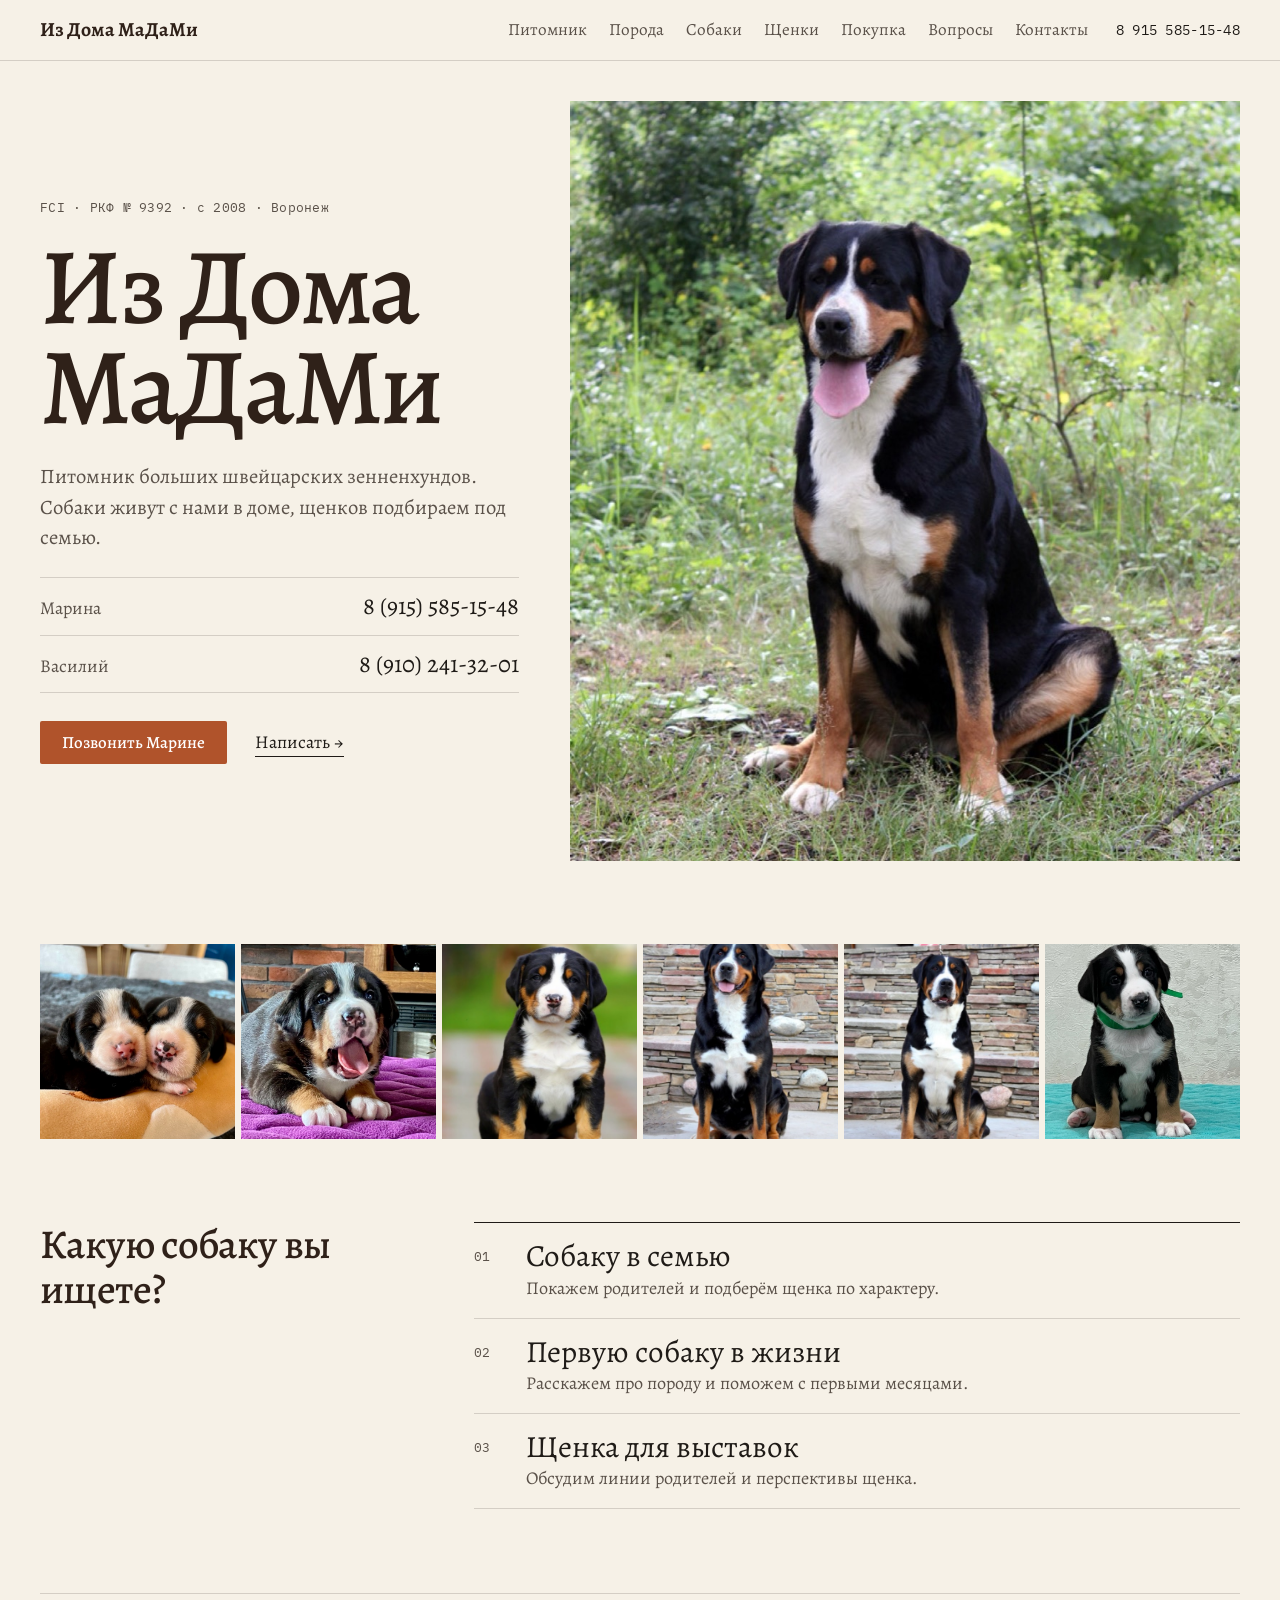
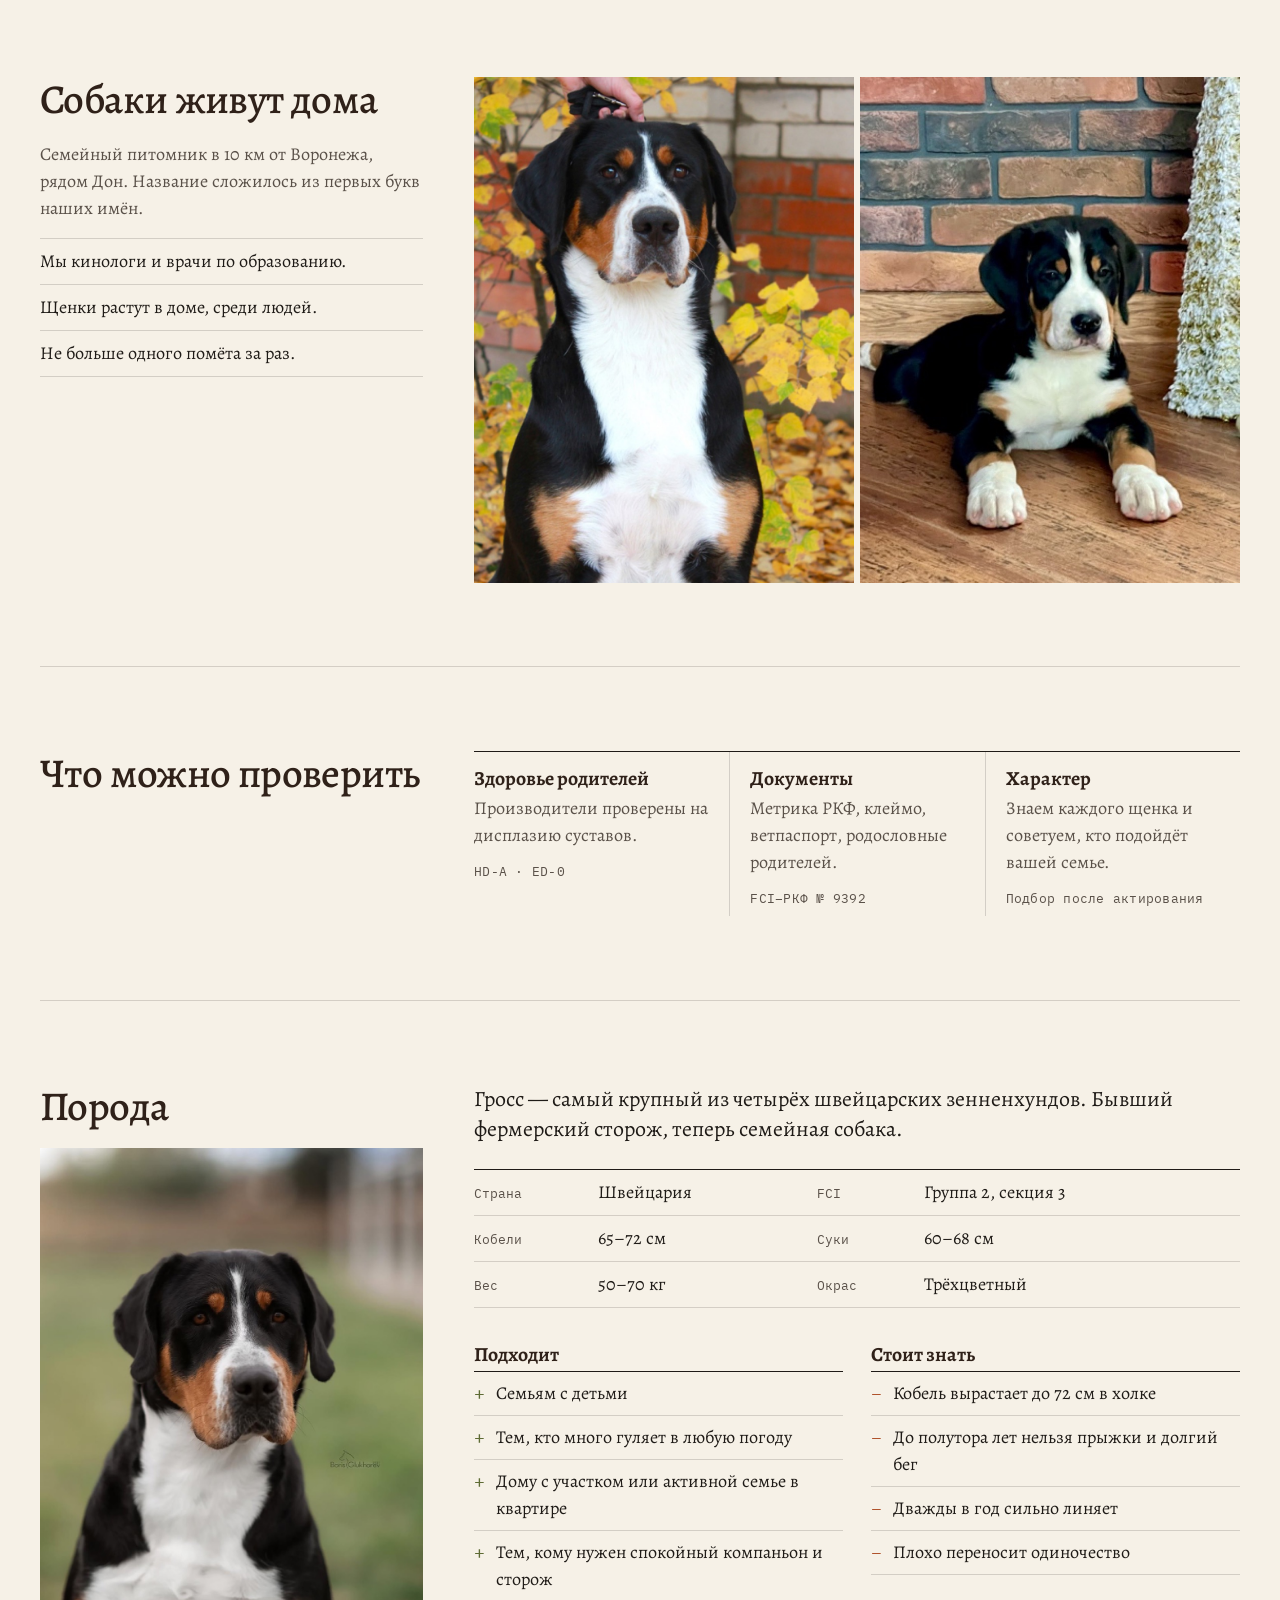
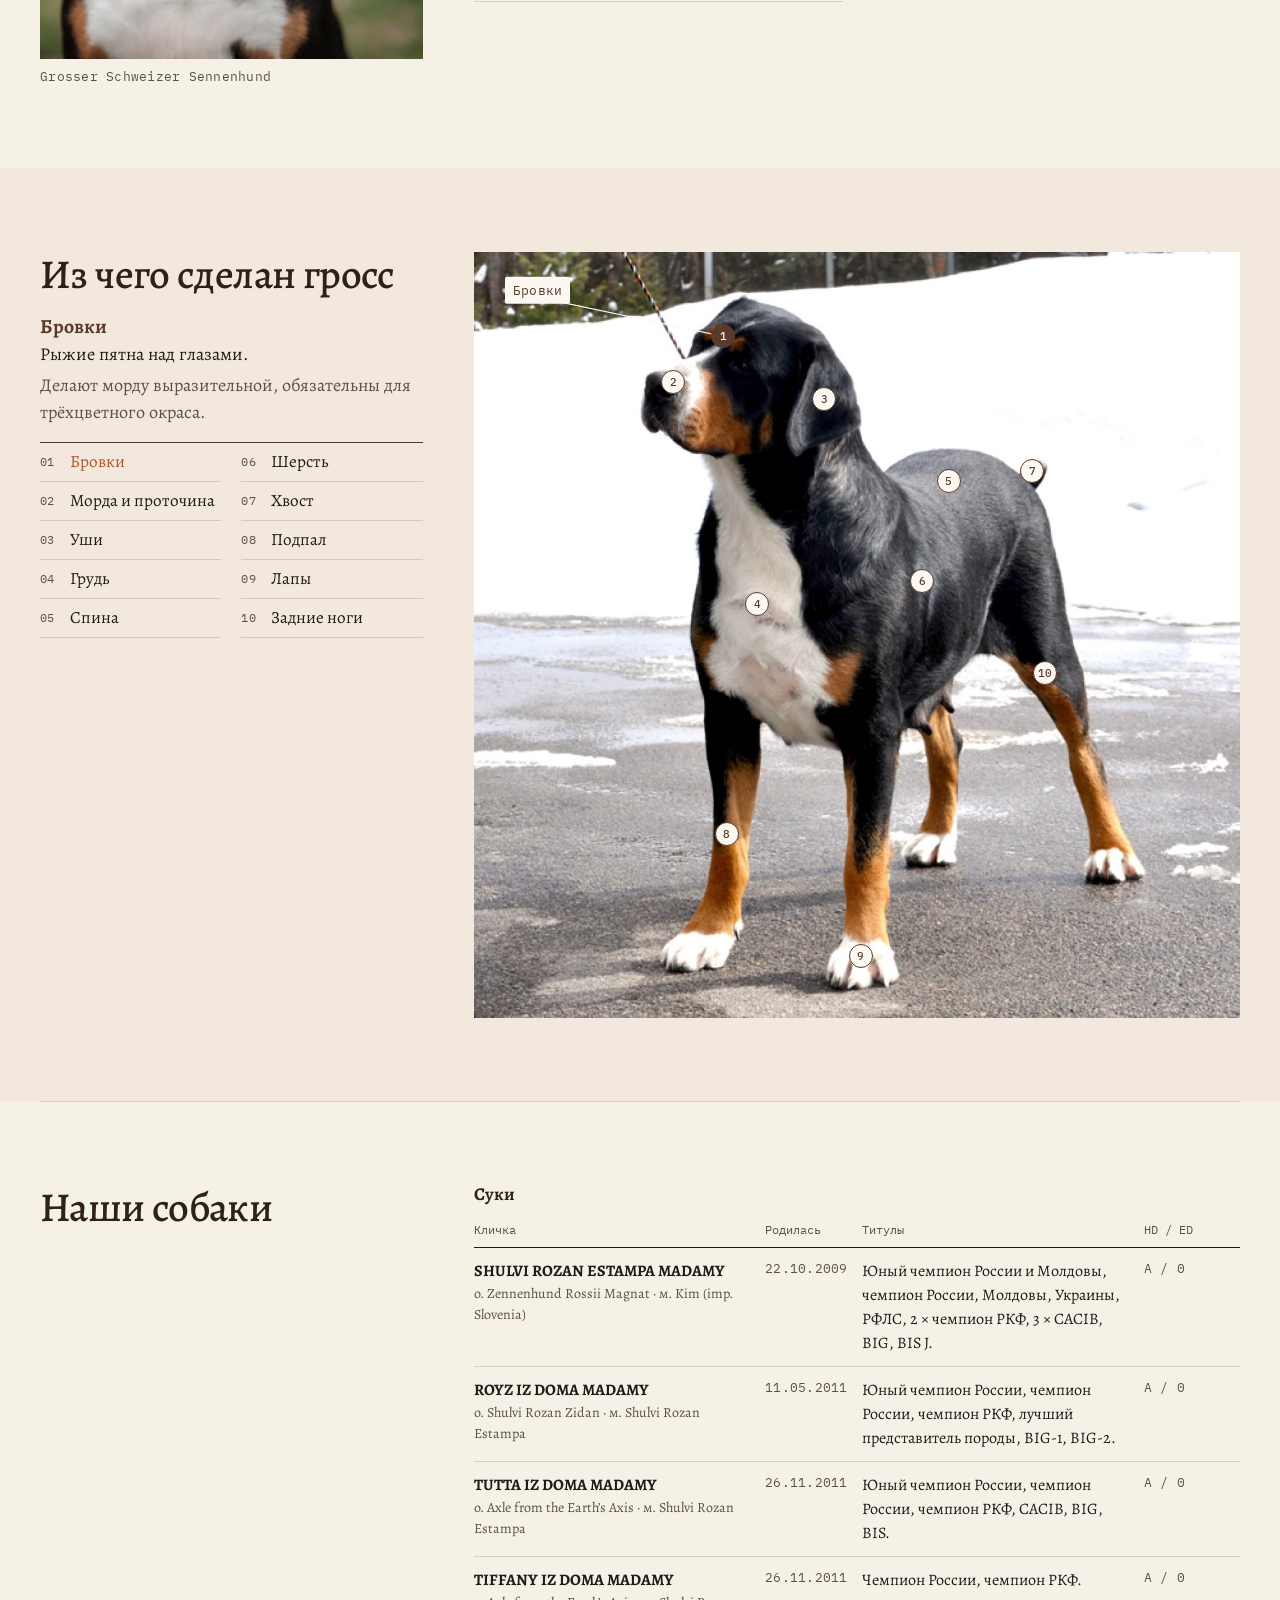
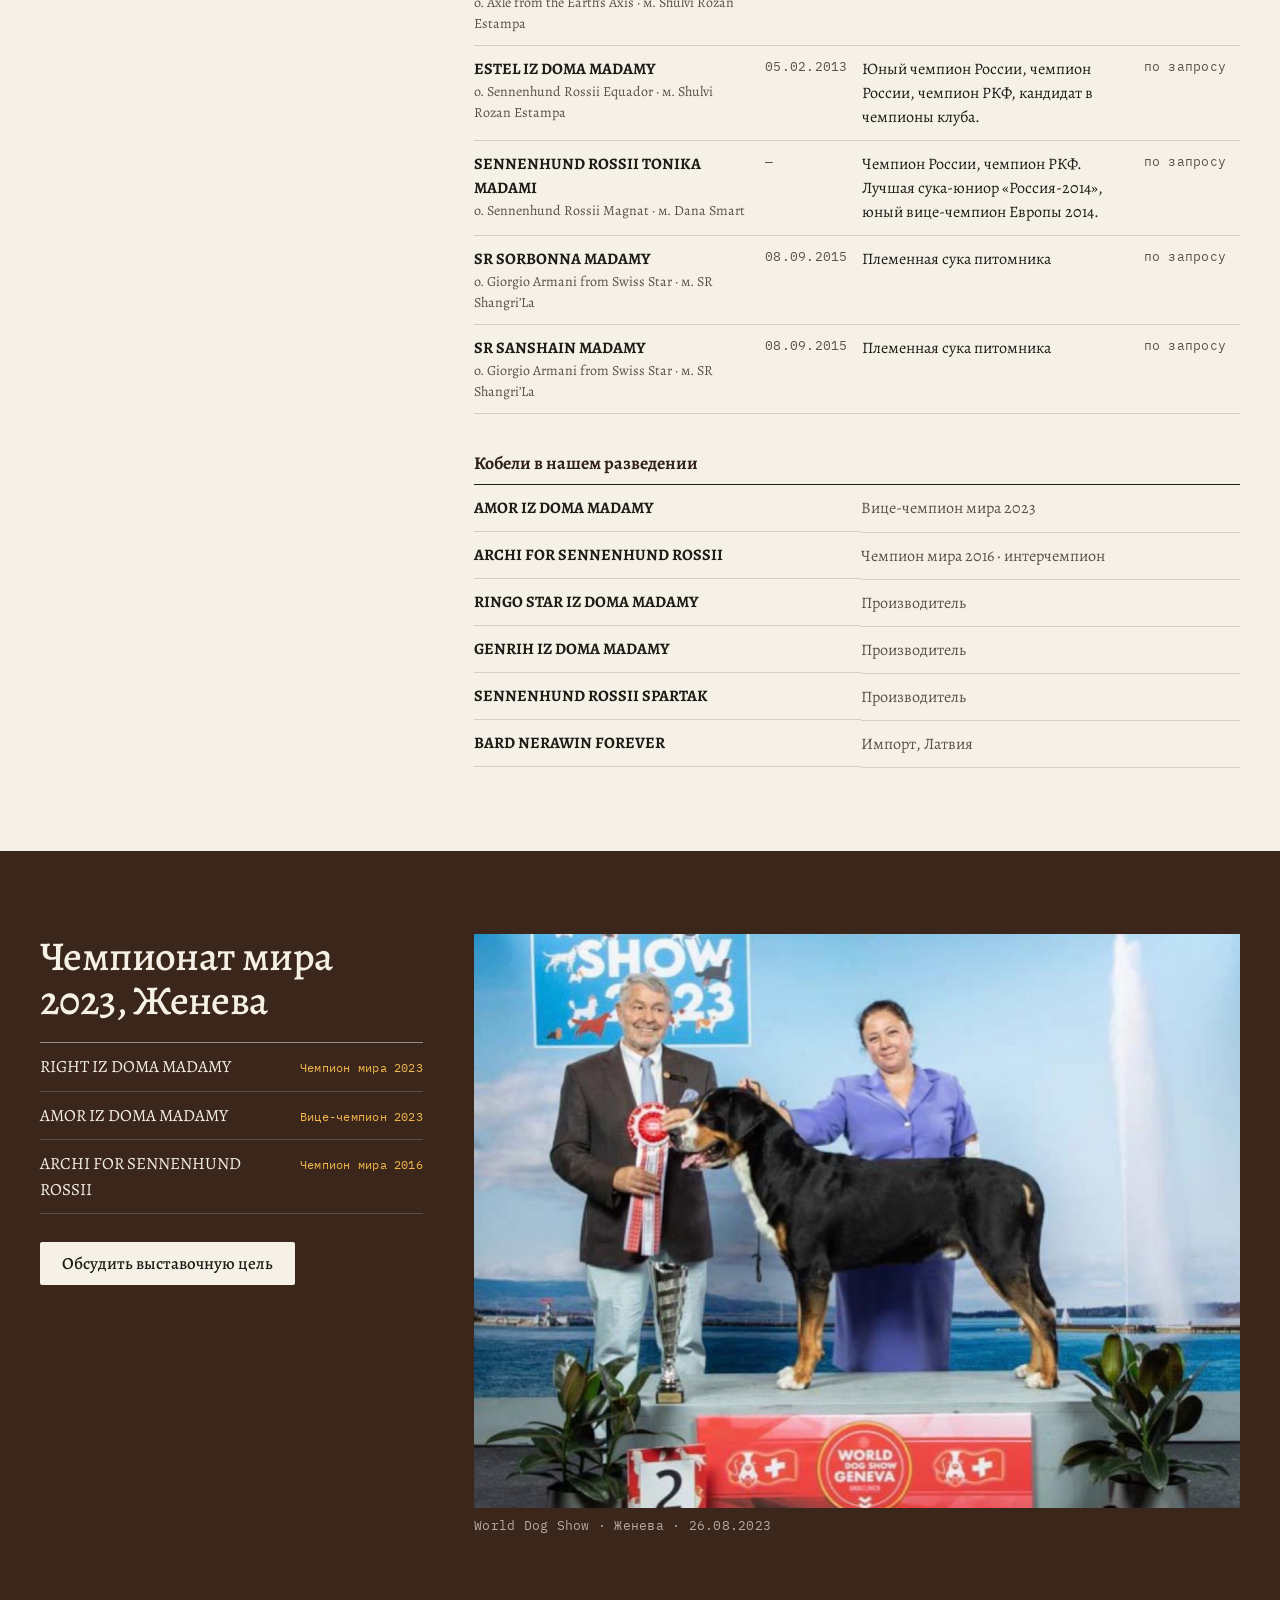
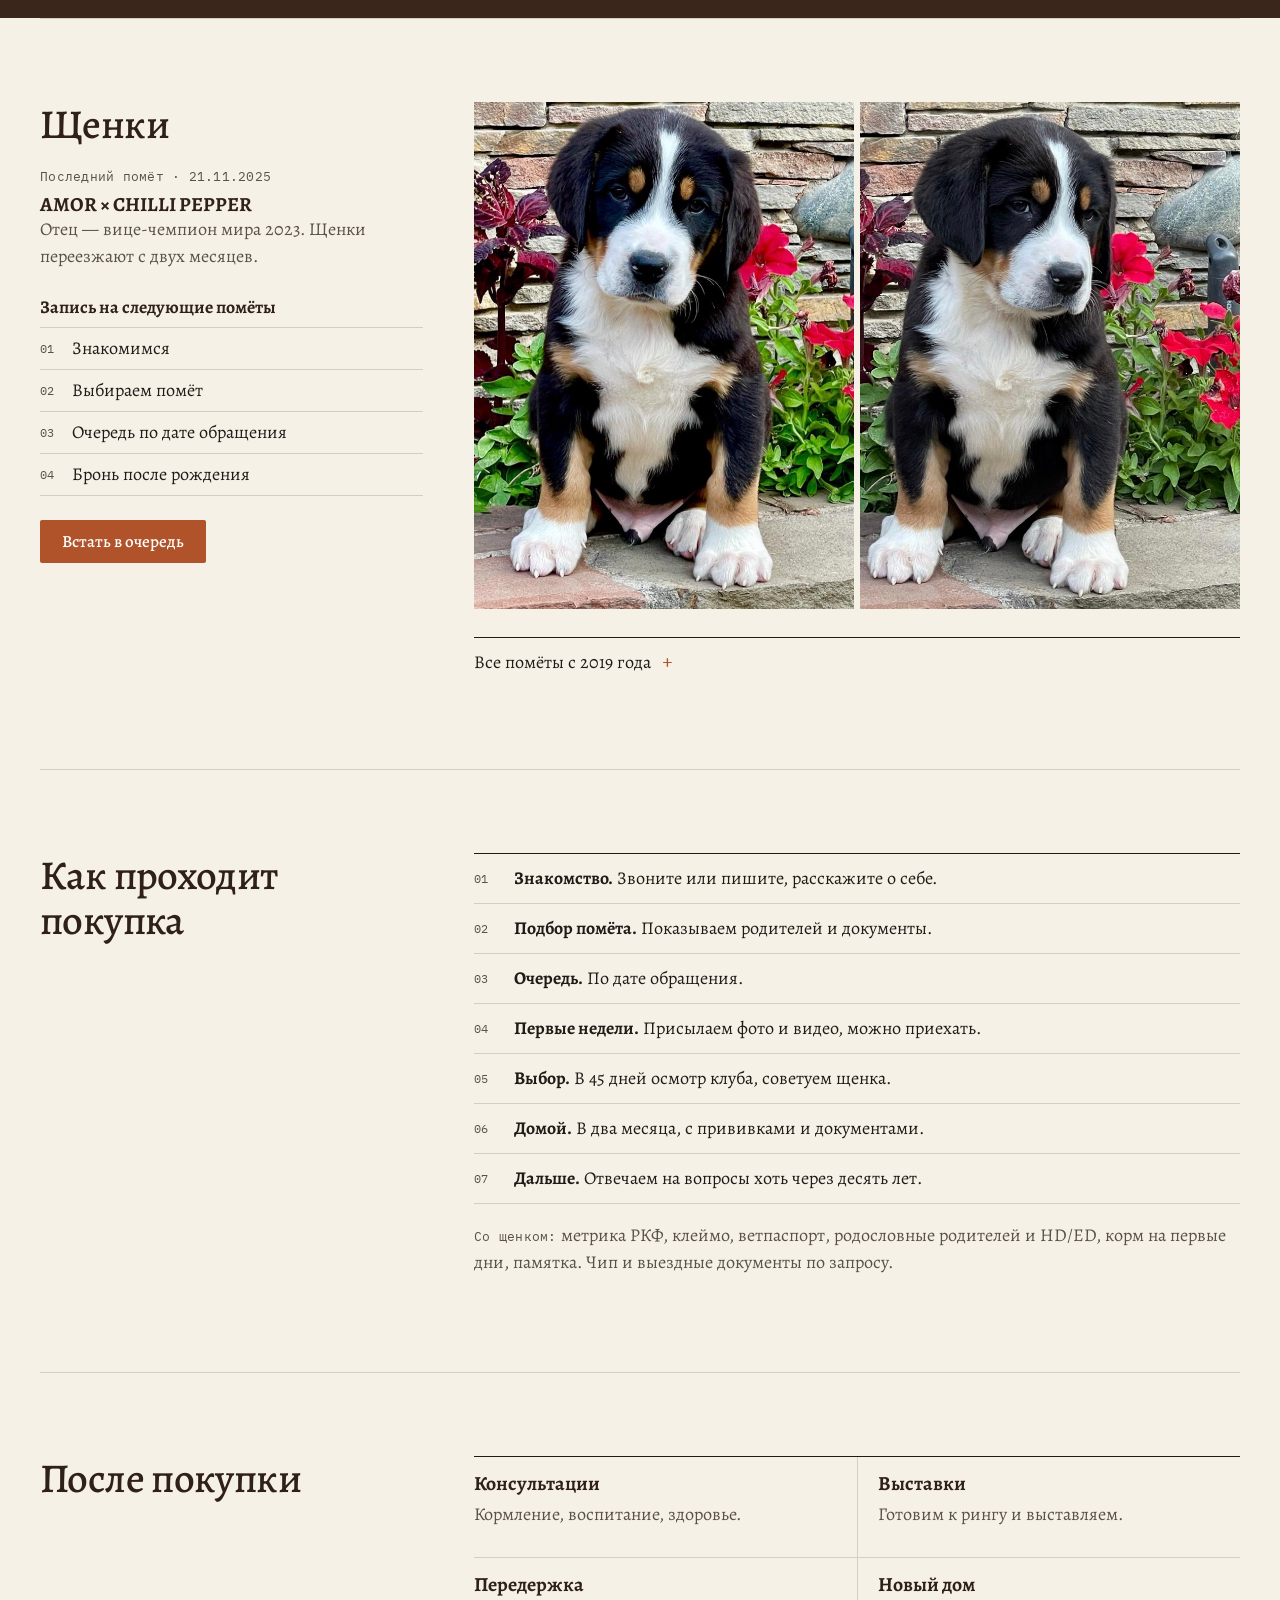
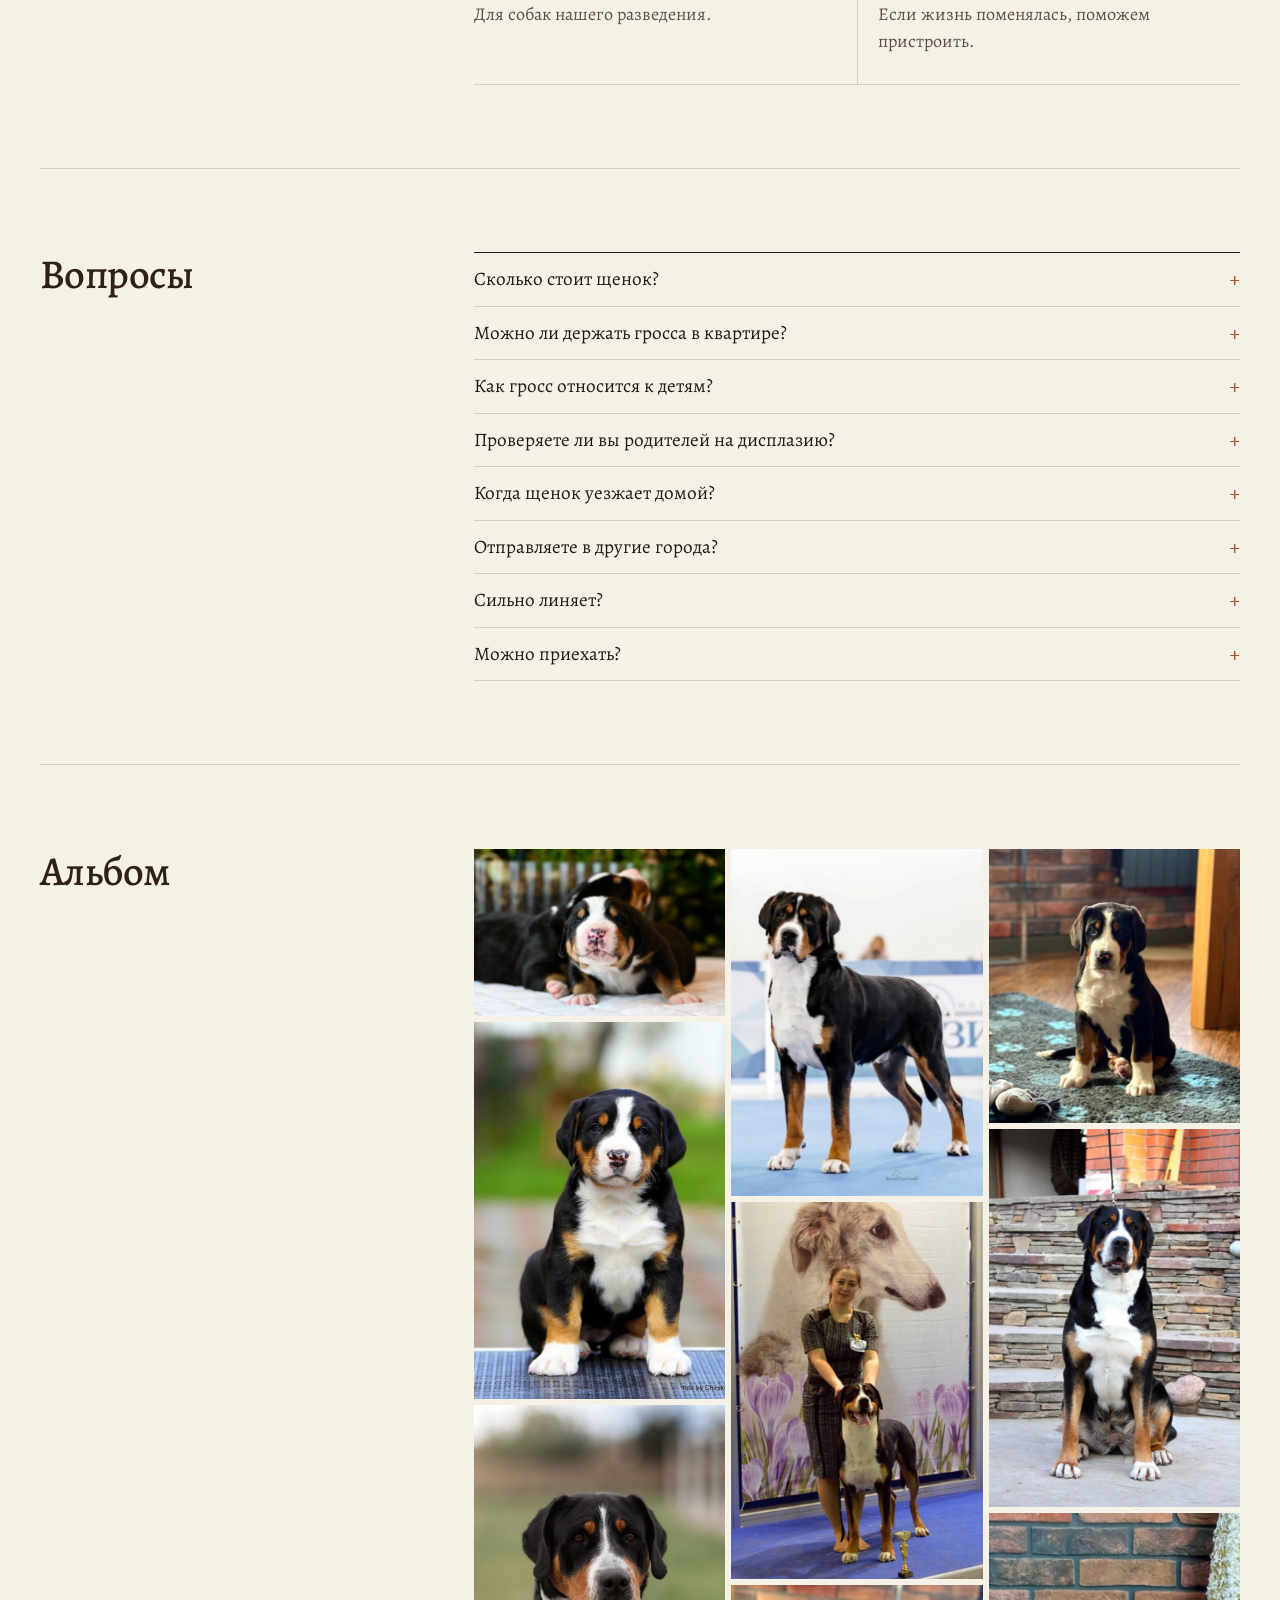
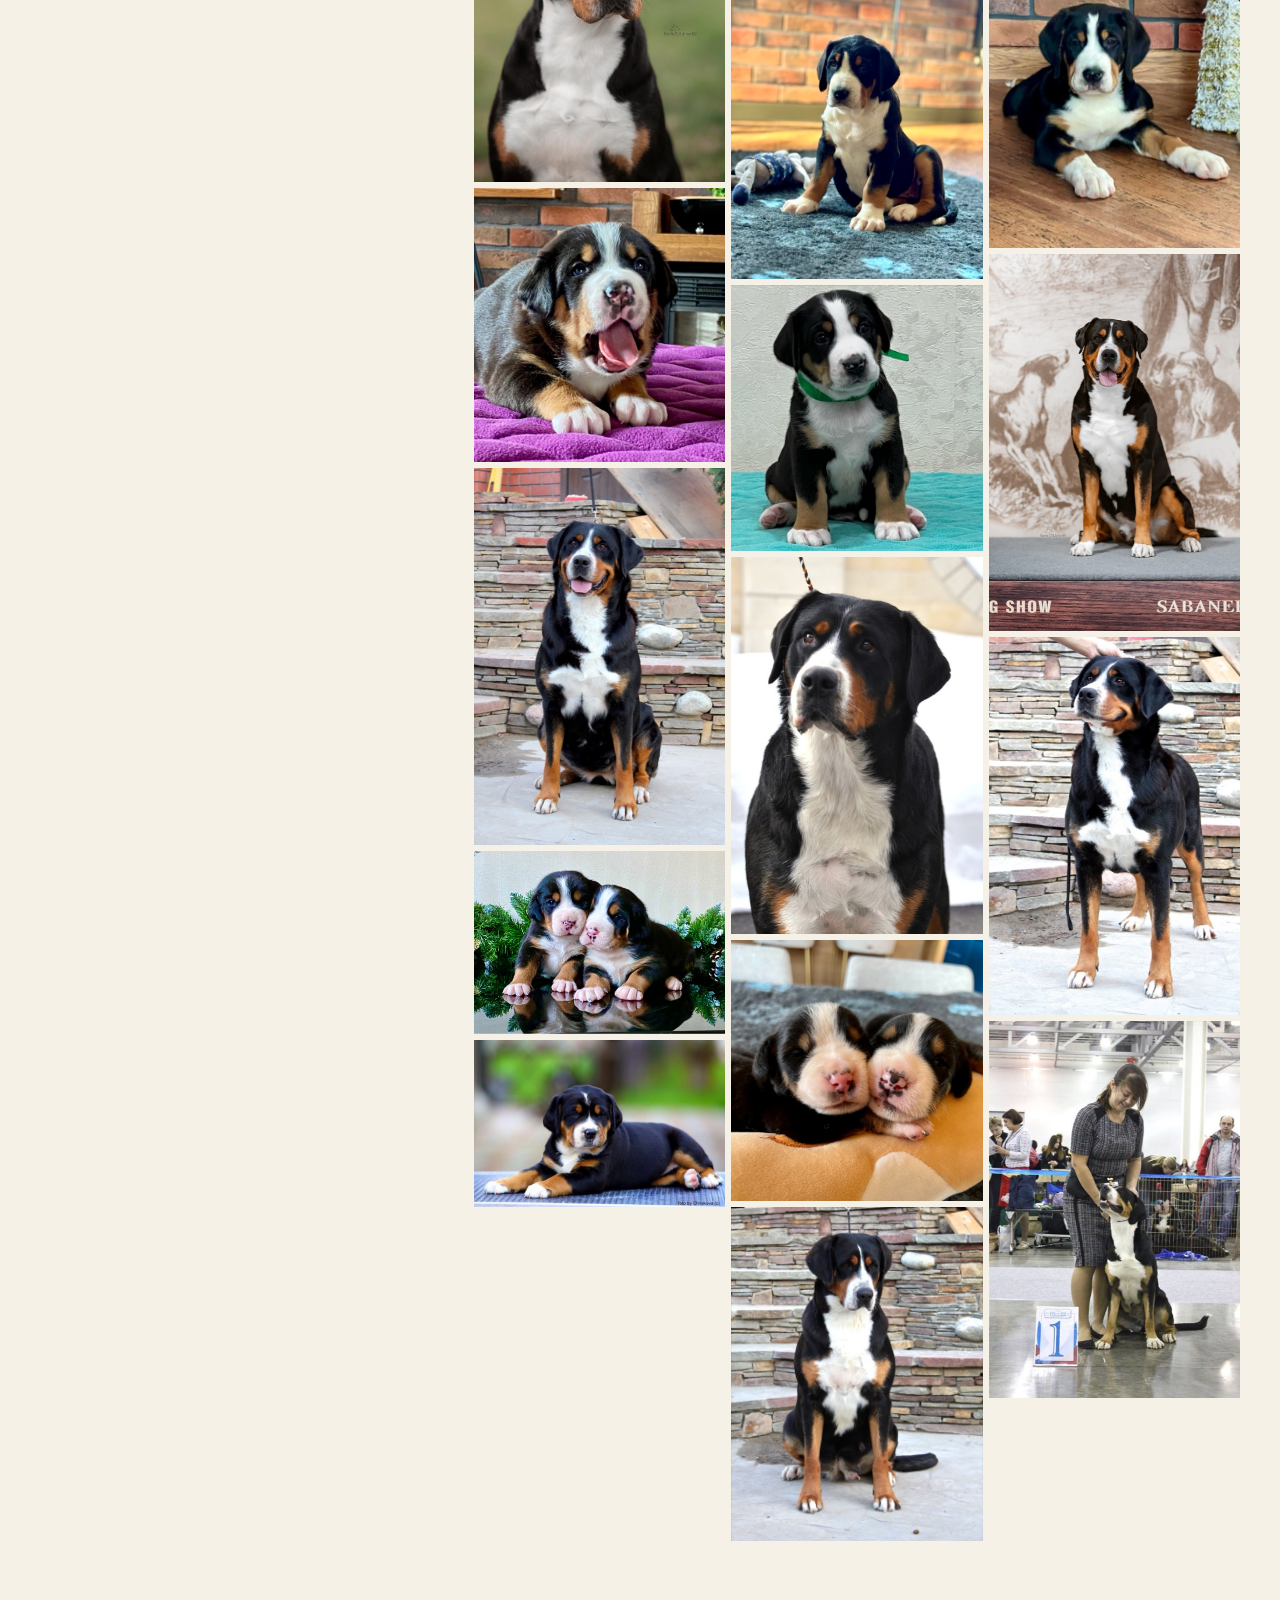
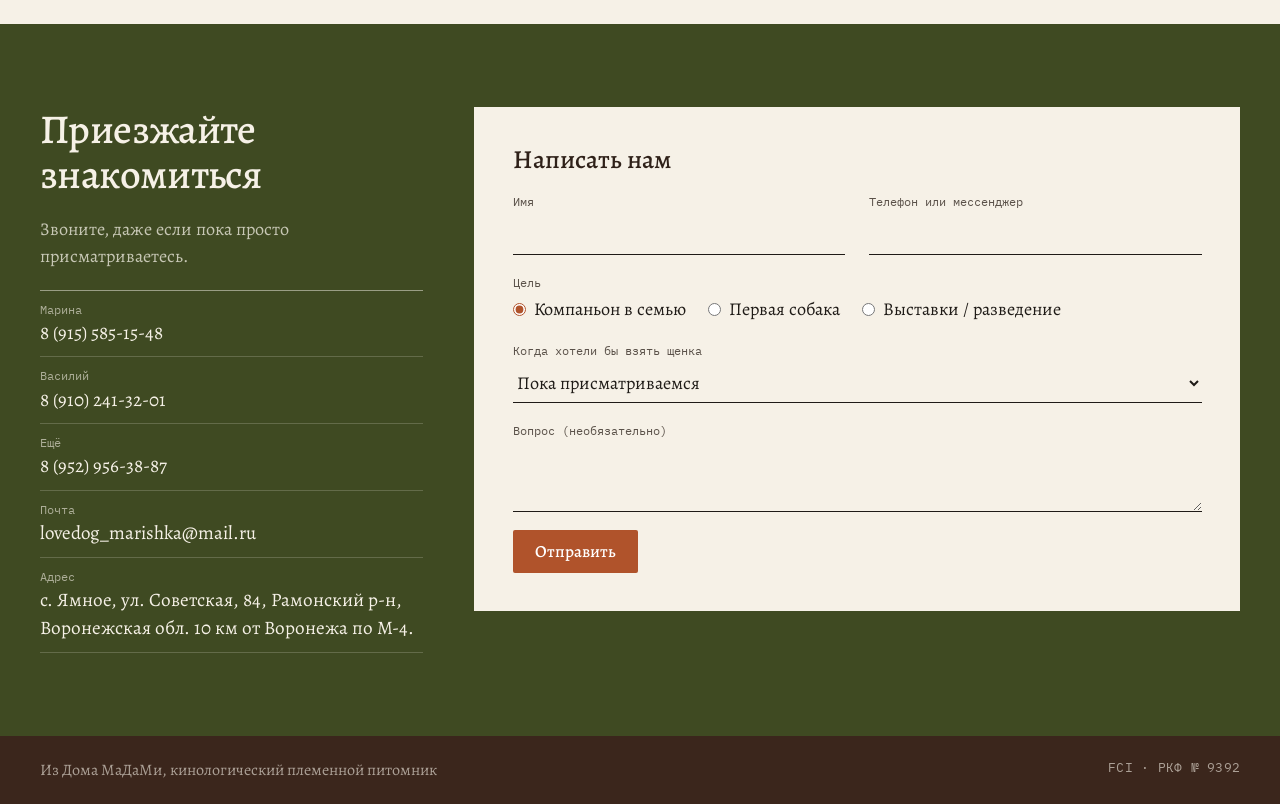
==== commit 9927ddf9: "Одна сетка на весь сайт: заголовок слева, содержимое справа - Все разделы на сетке 4/8 с общей левой" ====
--- a/index.html
+++ b/index.html
@@ -59,27 +59,27 @@
     <img src="img/g12.jpg" alt="Щенок стоит" loading="lazy">
     <img src="img/g06.jpg" alt="Взрослый гросс сидит на ступенях" loading="lazy">
     <img src="img/g10.jpg" alt="Взрослый гросс у каменной стены" loading="lazy">
+    <img src="img/g25.jpg" alt="Щенок в зелёном ошейнике" loading="lazy">
   </div>
 
   <!-- КАКУЮ СОБАКУ -->
   <section class="section">
-    <div class="wrap">
+    <div class="wrap sec">
       <h2>Какую собаку вы ищете?</h2>
-      <ul class="toc">
-        <li><a href="#contact" data-goal="Компаньон в семью"><span class="toc-n mono">01</span><span class="toc-t">Собаку в семью</span><span class="toc-d">Покажем родителей и подберём щенка по характеру.</span></a></li>
-        <li><a href="#breed"><span class="toc-n mono">02</span><span class="toc-t">Первую собаку в жизни</span><span class="toc-d">Расскажем про породу и поможем с первыми месяцами.</span></a></li>
-        <li><a href="#champ"><span class="toc-n mono">03</span><span class="toc-t">Щенка для выставок</span><span class="toc-d">Обсудим линии родителей и перспективы щенка.</span></a></li>
-      </ul>
+      <div class="sec-body">
+        <ul class="toc">
+          <li><a href="#contact" data-goal="Компаньон в семью"><span class="toc-n mono">01</span><span class="toc-t">Собаку в семью</span><span class="toc-d">Покажем родителей и подберём щенка по характеру.</span></a></li>
+          <li><a href="#breed"><span class="toc-n mono">02</span><span class="toc-t">Первую собаку в жизни</span><span class="toc-d">Расскажем про породу и поможем с первыми месяцами.</span></a></li>
+          <li><a href="#champ"><span class="toc-n mono">03</span><span class="toc-t">Щенка для выставок</span><span class="toc-d">Обсудим линии родителей и перспективы щенка.</span></a></li>
+        </ul>
+      </div>
     </div>
   </section>
 
   <!-- ПИТОМНИК -->
   <section class="section" id="home">
-    <div class="wrap home">
-      <figure class="home-big">
-        <img src="img/autumn.jpg" alt="Взрослый гросс на фоне осенней листвы" loading="lazy">
-      </figure>
-      <div class="home-text">
+    <div class="wrap sec">
+      <div class="sec-side">
         <h2>Собаки живут дома</h2>
         <p>Семейный питомник в 10 км от Воронежа, рядом Дон. Название сложилось из первых букв наших имён.</p>
         <ul class="plain">
@@ -87,18 +87,19 @@
           <li>Щенки растут в доме, среди людей.</li>
           <li>Не больше одного помёта за раз.</li>
         </ul>
-        <figure class="home-small">
-          <img src="img/puppy-floor.jpg" alt="Щенок гросса на деревянном полу" loading="lazy">
-        </figure>
+      </div>
+      <div class="sec-body pair">
+        <img src="img/autumn.jpg" alt="Взрослый гросс на фоне осенней листвы" loading="lazy">
+        <img src="img/puppy-floor.jpg" alt="Щенок гросса на деревянном полу" loading="lazy">
       </div>
     </div>
   </section>
 
   <!-- ПРОВЕРКИ -->
   <section class="section" id="trust">
-    <div class="wrap">
-      <h2>Что можно проверить до решения</h2>
-      <div class="cols3">
+    <div class="wrap sec">
+      <h2>Что можно проверить</h2>
+      <div class="sec-body cols3">
         <div>
           <h3>Здоровье родителей</h3>
           <p>Производители проверены на дисплазию суставов.</p>
@@ -110,7 +111,7 @@
           <p class="mono">FCI–РКФ № 9392</p>
         </div>
         <div>
-          <h3>Характер щенка</h3>
+          <h3>Характер</h3>
           <p>Знаем каждого щенка и советуем, кто подойдёт вашей семье.</p>
           <p class="mono">Подбор после актирования</p>
         </div>
@@ -120,17 +121,20 @@
 
   <!-- ПОРОДА -->
   <section class="section" id="breed">
-    <div class="wrap breed">
-      <div class="breed-text">
-        <h2>Гросс — самый крупный из четырёх швейцарских зенненхундов</h2>
-        <p>Бывший фермерский сторож, теперь семейная собака.</p>
+    <div class="wrap sec">
+      <div class="sec-side">
+        <h2>Порода</h2>
+        <figure class="side-photo">
+          <img src="img/meadow.jpg" alt="Большой швейцарский зенненхунд сидит на траве" loading="lazy">
+          <figcaption class="mono">Grosser Schweizer Sennenhund</figcaption>
+        </figure>
+      </div>
+      <div class="sec-body">
+        <p class="lead">Гросс — самый крупный из четырёх швейцарских зенненхундов. Бывший фермерский сторож, теперь семейная собака.</p>
         <table class="spec">
-          <tr><th>Страна</th><td>Швейцария</td></tr>
-          <tr><th>FCI</th><td>Группа 2, секция 3</td></tr>
-          <tr><th>Рост, кобели</th><td>65–72 см</td></tr>
-          <tr><th>Рост, суки</th><td>60–68 см</td></tr>
-          <tr><th>Вес</th><td>50–70 кг</td></tr>
-          <tr><th>Окрас</th><td>Трёхцветный</td></tr>
+          <tr><th>Страна</th><td>Швейцария</td><th>FCI</th><td>Группа 2, секция 3</td></tr>
+          <tr><th>Кобели</th><td>65–72 см</td><th>Суки</th><td>60–68 см</td></tr>
+          <tr><th>Вес</th><td>50–70 кг</td><th>Окрас</th><td>Трёхцветный</td></tr>
         </table>
         <div class="fit">
           <div>
@@ -153,18 +157,18 @@
           </div>
         </div>
       </div>
-      <figure class="breed-photo">
-        <img src="img/meadow.jpg" alt="Большой швейцарский зенненхунд сидит на траве" loading="lazy">
-        <figcaption class="mono">Grosser Schweizer Sennenhund</figcaption>
-      </figure>
     </div>
   </section>
 
   <!-- АНАТОМИЯ -->
   <section class="section plate" id="anatomy">
-    <div class="wrap">
-      <h2>Из чего сделан гросс</h2>
-      <div class="plate-grid">
+    <div class="wrap sec">
+      <div class="sec-side">
+        <h2>Из чего сделан гросс</h2>
+        <div class="plate-note" id="anatCard" aria-live="polite"></div>
+        <ol class="plate-legend" id="anatLegend"></ol>
+      </div>
+      <div class="sec-body">
         <div class="plate-stage" id="anatStage">
           <img src="img/standard.jpg" alt="Большой швейцарский зенненхунд в выставочной стойке">
           <svg class="plate-lines" viewBox="0 0 100 100" preserveAspectRatio="none" aria-hidden="true">
@@ -173,107 +177,103 @@
           <div id="anatDots"></div>
           <span class="plate-label mono" id="anatLabel"></span>
         </div>
-        <div class="plate-side">
-          <ol class="plate-legend" id="anatLegend"></ol>
-          <div class="plate-note" id="anatCard" aria-live="polite"></div>
-        </div>
       </div>
     </div>
   </section>
 
   <!-- СОБАКИ -->
   <section class="section" id="dogs">
-    <div class="wrap">
+    <div class="wrap sec">
       <h2>Наши собаки</h2>
-      <h3 class="table-title">Суки</h3>
-      <table class="catalog">
-        <thead><tr><th>Кличка</th><th>Родилась</th><th>Родители</th><th>Титулы</th><th>HD / ED</th></tr></thead>
-        <tbody id="dogsTable"></tbody>
-      </table>
-      <h3 class="table-title">Кобели в нашем разведении</h3>
-      <table class="catalog">
-        <tbody id="malesTable"></tbody>
-      </table>
+      <div class="sec-body">
+        <h3 class="table-title">Суки</h3>
+        <table class="catalog">
+          <thead><tr><th>Кличка</th><th>Родилась</th><th>Титулы</th><th>HD / ED</th></tr></thead>
+          <tbody id="dogsTable"></tbody>
+        </table>
+        <h3 class="table-title">Кобели в нашем разведении</h3>
+        <table class="catalog">
+          <tbody id="malesTable"></tbody>
+        </table>
+      </div>
     </div>
   </section>
 
   <!-- ЧЕМПИОНАТ -->
   <section class="section champ" id="champ">
-    <div class="wrap champ-grid">
-      <figure>
+    <div class="wrap sec">
+      <div class="sec-side">
+        <h2>Чемпионат мира 2023, Женева</h2>
+        <table class="titles">
+          <tr><td>RIGHT IZ DOMA MADAMY</td><td class="mono">Чемпион мира 2023</td></tr>
+          <tr><td>AMOR IZ DOMA MADAMY</td><td class="mono">Вице-чемпион 2023</td></tr>
+          <tr><td>ARCHI FOR SENNENHUND ROSSII</td><td class="mono">Чемпион мира 2016</td></tr>
+        </table>
+        <a class="btn btn-light" href="#contact" data-goal="Выставки и разведение">Обсудить выставочную цель</a>
+      </div>
+      <figure class="sec-body">
         <img src="img/wds-2023.jpg" alt="AMOR IZ DOMA MADAMY на World Dog Show 2023 в Женеве" loading="lazy">
         <figcaption class="mono">World Dog Show · Женева · 26.08.2023</figcaption>
       </figure>
-      <div>
-        <h2>Чемпионат мира 2023, Женева</h2>
-        <table class="titles">
-          <tr><td>RIGHT IZ DOMA MADAMY</td><td class="mono">Чемпион мира 2023</td></tr>
-          <tr><td>AMOR IZ DOMA MADAMY</td><td class="mono">Вице-чемпион мира 2023</td></tr>
-          <tr><td>ARCHI FOR SENNENHUND ROSSII</td><td class="mono">Чемпион мира 2016</td></tr>
-        </table>
-        <a class="btn btn-light" href="#contact" data-goal="Выставки и разведение">Обсудить выставочную цель</a>
-      </div>
     </div>
   </section>
 
   <!-- ЩЕНКИ -->
   <section class="section" id="puppies">
-    <div class="wrap">
-      <h2>Щенки</h2>
-      <div class="litter">
-        <figure class="litter-pics">
+    <div class="wrap sec">
+      <div class="sec-side">
+        <h2>Щенки</h2>
+        <p class="mono">Последний помёт · 21.11.2025</p>
+        <h3>AMOR × CHILLI PEPPER</h3>
+        <p>Отец — вице-чемпион мира 2023. Щенки переезжают с двух месяцев.</p>
+        <h3 class="queue-title">Запись на следующие помёты</h3>
+        <ol class="queue">
+          <li>Знакомимся</li>
+          <li>Выбираем помёт</li>
+          <li>Очередь по дате обращения</li>
+          <li>Бронь после рождения</li>
+        </ol>
+        <a class="btn btn-primary" href="#contact" data-goal="Компаньон в семью">Встать в очередь</a>
+      </div>
+      <div class="sec-body">
+        <div class="pair">
           <img src="img/litter-1.jpg" alt="Щенок гросса в саду" loading="lazy">
           <img src="img/litter-2.jpg" alt="Щенок гросса в саду" loading="lazy">
-        </figure>
-        <div class="litter-info">
-          <p class="mono">Последний помёт · 21.11.2025</p>
-          <h3>AMOR × CHILLI PEPPER</h3>
-          <table class="spec">
-            <tr><th>Отец</th><td>AMOR IZ DOMA MADAMY, вице-чемпион мира 2023</td></tr>
-            <tr><th>Мать</th><td>CHILLI PEPPER IZ DOMA MADAMY</td></tr>
-            <tr><th>Переезд</th><td>С двух месяцев</td></tr>
+        </div>
+        <details class="registry">
+          <summary>Все помёты с 2019 года</summary>
+          <table class="catalog">
+            <tbody id="registry"></tbody>
           </table>
-          <h3 class="queue-title">Запись на следующие помёты</h3>
-          <ol class="queue">
-            <li>Знакомимся</li>
-            <li>Выбираем помёт</li>
-            <li>Встаёте в очередь по дате обращения</li>
-            <li>Бронь после рождения</li>
-          </ol>
-          <a class="btn btn-primary" href="#contact" data-goal="Компаньон в семью">Встать в очередь</a>
-        </div>
-      </div>
-      <details class="registry">
-        <summary>Все помёты с 2019 года</summary>
-        <table class="catalog">
-          <tbody id="registry"></tbody>
-        </table>
-      </details>
+        </details>
+      </div>
     </div>
   </section>
 
   <!-- ПОКУПКА -->
   <section class="section" id="how">
-    <div class="wrap how">
+    <div class="wrap sec">
       <h2>Как проходит покупка</h2>
-      <ol class="steps">
-        <li><span><b>Знакомство.</b> Звоните или пишите, расскажите о себе.</span></li>
-        <li><span><b>Подбор помёта.</b> Показываем родителей и документы.</span></li>
-        <li><span><b>Очередь.</b> По дате обращения.</span></li>
-        <li><span><b>Первые недели.</b> Присылаем фото и видео, можно приехать.</span></li>
-        <li><span><b>Выбор.</b> В 45 дней осмотр клуба, советуем щенка.</span></li>
-        <li><span><b>Домой.</b> В два месяца, с прививками и документами.</span></li>
-        <li><span><b>Дальше.</b> Отвечаем на вопросы хоть через десять лет.</span></li>
-      </ol>
-      <p class="with-puppy"><span class="mono">Со щенком:</span> метрика РКФ, клеймо, ветпаспорт, родословные родителей и HD/ED, корм на первые дни, памятка. Чип и выездные документы по запросу.</p>
+      <div class="sec-body">
+        <ol class="steps">
+          <li><span><b>Знакомство.</b> Звоните или пишите, расскажите о себе.</span></li>
+          <li><span><b>Подбор помёта.</b> Показываем родителей и документы.</span></li>
+          <li><span><b>Очередь.</b> По дате обращения.</span></li>
+          <li><span><b>Первые недели.</b> Присылаем фото и видео, можно приехать.</span></li>
+          <li><span><b>Выбор.</b> В 45 дней осмотр клуба, советуем щенка.</span></li>
+          <li><span><b>Домой.</b> В два месяца, с прививками и документами.</span></li>
+          <li><span><b>Дальше.</b> Отвечаем на вопросы хоть через десять лет.</span></li>
+        </ol>
+        <p class="note"><span class="mono">Со щенком:</span> метрика РКФ, клеймо, ветпаспорт, родословные родителей и HD/ED, корм на первые дни, памятка. Чип и выездные документы по запросу.</p>
+      </div>
     </div>
   </section>
 
   <!-- ПОСЛЕ ПОКУПКИ -->
   <section class="section" id="after">
-    <div class="wrap">
+    <div class="wrap sec">
       <h2>После покупки</h2>
-      <div class="cols4">
+      <div class="sec-body cols2">
         <div><h3>Консультации</h3><p>Кормление, воспитание, здоровье.</p></div>
         <div><h3>Выставки</h3><p>Готовим к рингу и выставляем.</p></div>
         <div><h3>Передержка</h3><p>Для собак нашего разведения.</p></div>
@@ -284,24 +284,24 @@
 
   <!-- ВОПРОСЫ -->
   <section class="section" id="faq">
-    <div class="wrap faq-wrap">
+    <div class="wrap sec">
       <h2>Вопросы</h2>
-      <div class="faq" id="faqList"></div>
+      <div class="sec-body faq" id="faqList"></div>
     </div>
   </section>
 
   <!-- АЛЬБОМ -->
   <section class="section" id="gallery">
-    <div class="wrap">
+    <div class="wrap sec">
       <h2>Альбом</h2>
-      <div class="gallery" id="gallery-grid"></div>
+      <div class="sec-body gallery" id="gallery-grid"></div>
     </div>
   </section>
 
   <!-- КОНТАКТЫ -->
   <section class="section contact" id="contact">
-    <div class="wrap contact-grid">
-      <div>
+    <div class="wrap sec">
+      <div class="sec-side">
         <h2>Приезжайте знакомиться</h2>
         <p>Звоните, даже если пока просто присматриваетесь.</p>
         <dl class="contacts">
@@ -309,24 +309,28 @@
           <div><dt>Василий</dt><dd><a href="tel:+79102413201">8 (910) 241-32-01</a></dd></div>
           <div><dt>Ещё</dt><dd><a href="tel:+79529563887">8 (952) 956-38-87</a></dd></div>
           <div><dt>Почта</dt><dd><a href="mailto:lovedog_marishka@mail.ru">lovedog_marishka@mail.ru</a></dd></div>
-          <div><dt>Адрес</dt><dd>Воронежская обл., Рамонский р-н, с. Ямное, ул. Советская, 84. 10 км от Воронежа по М-4. Визит по договорённости.</dd></div>
+          <div><dt>Адрес</dt><dd>с. Ямное, ул. Советская, 84, Рамонский р-н, Воронежская обл. 10 км от Воронежа по М-4.</dd></div>
         </dl>
       </div>
-      <form class="form" id="leadForm" novalidate>
+      <form class="sec-body form" id="leadForm" novalidate>
         <h3>Написать нам</h3>
-        <div class="field">
-          <label for="f-name">Имя</label>
-          <input id="f-name" name="name" autocomplete="name" required>
-        </div>
-        <div class="field">
-          <label for="f-contact">Телефон или мессенджер</label>
-          <input id="f-contact" name="contact" autocomplete="tel" required>
+        <div class="form-row">
+          <div class="field">
+            <label for="f-name">Имя</label>
+            <input id="f-name" name="name" autocomplete="name" required>
+          </div>
+          <div class="field">
+            <label for="f-contact">Телефон или мессенджер</label>
+            <input id="f-contact" name="contact" autocomplete="tel" required>
+          </div>
         </div>
         <fieldset class="field">
           <legend>Цель</legend>
-          <label class="radio"><input type="radio" name="goal" value="Компаньон в семью" checked> Компаньон в семью</label>
-          <label class="radio"><input type="radio" name="goal" value="Первая собака"> Первая собака</label>
-          <label class="radio"><input type="radio" name="goal" value="Выставки и разведение"> Выставки / разведение</label>
+          <div class="radios">
+            <label class="radio"><input type="radio" name="goal" value="Компаньон в семью" checked> Компаньон в семью</label>
+            <label class="radio"><input type="radio" name="goal" value="Первая собака"> Первая собака</label>
+            <label class="radio"><input type="radio" name="goal" value="Выставки и разведение"> Выставки / разведение</label>
+          </div>
         </fieldset>
         <div class="field">
           <label for="f-when">Когда хотели бы взять щенка</label>
@@ -339,7 +343,7 @@
         </div>
         <div class="field">
           <label for="f-msg">Вопрос (необязательно)</label>
-          <textarea id="f-msg" name="msg" rows="3"></textarea>
+          <textarea id="f-msg" name="msg" rows="2"></textarea>
         </div>
         <button class="btn btn-primary" type="submit">Отправить</button>
         <p class="form-ok" id="formOk" role="status">Откроется почта с готовым письмом, останется нажать «Отправить».</p>
--- a/styles.css
+++ b/styles.css
@@ -1,8 +1,8 @@
-/* Madami — альбом и каталог питомника. Палитра прежняя: молоко, подпал, луг, шоколад. */
+/* Madami — альбом и каталог питомника. Палитра прежняя: молоко, подпал, луг, шоколад.
+   Одна сетка на весь сайт: слева колонка с заголовком (4/12), справа содержимое (8/12). */
 :root {
   --milk: #f6f1e7;
   --paper: #fbf8f2;
-  --sand: #ead9bd;
   --rust: #b0532b;
   --rust-dark: #8f3f1d;
   --meadow: #5e6b34;
@@ -12,20 +12,21 @@
   --ink-soft: #5a5149;
   --choc: #5b3a2b;
   --choc-deep: #3b261c;
-  --cocoa: #a57b63;
   --latte: #f2e8de;
   --head: #2f2119;
-  --line: rgba(31, 27, 23, .18);
+  --line: rgba(31, 27, 23, .16);
   --serif: "Alegreya", Georgia, serif;
   --mono: "IBM Plex Mono", ui-monospace, Menlo, monospace;
-  --wrap: 1240px;
+  --wrap: 1200px;
+  --gap: clamp(28px, 4vw, 64px);
+  --pad: clamp(56px, 6.5vw, 96px);
 }
 
 * { box-sizing: border-box; }
 html { scroll-behavior: smooth; scroll-padding-top: 64px; }
 body {
   margin: 0;
-  font: 400 19px/1.5 var(--serif);
+  font: 400 18px/1.5 var(--serif);
   color: var(--ink);
   background: var(--milk);
   -webkit-font-smoothing: antialiased;
@@ -33,20 +34,29 @@
 img { max-width: 100%; display: block; }
 a { color: inherit; }
 figure { margin: 0; }
-h1, h2, h3 { font-family: var(--serif); font-weight: 500; line-height: 1.05; margin: 0; color: var(--head); }
-h1 { font-size: clamp(64px, 10vw, 148px); letter-spacing: -.03em; line-height: .9; }
-h2 { font-size: clamp(34px, 4.6vw, 60px); letter-spacing: -.02em; margin-bottom: clamp(28px, 4vw, 48px); max-width: 16em; }
-h3 { font-size: 23px; font-weight: 700; }
-p { margin: 0 0 .8em; }
-
-.mono { font-family: var(--mono); font-size: 13px; letter-spacing: .02em; line-height: 1.5; color: var(--ink-soft); }
+h1, h2, h3 { font-family: var(--serif); font-weight: 500; line-height: 1.08; margin: 0; color: var(--head); }
+h1 { font-size: clamp(60px, 8.5vw, 124px); letter-spacing: -.03em; line-height: .92; }
+h2 { font-size: clamp(30px, 3.2vw, 44px); letter-spacing: -.015em; }
+h3 { font-size: 20px; font-weight: 700; }
+p { margin: 0 0 .7em; }
+.lead { font-size: clamp(20px, 1.7vw, 24px); line-height: 1.4; margin-bottom: 24px; }
+
+.mono { font-family: var(--mono); font-size: 12.5px; letter-spacing: .02em; line-height: 1.5; color: var(--ink-soft); }
 .wrap { width: min(var(--wrap), 100% - 40px); margin-inline: auto; }
-.section { padding: clamp(64px, 8vw, 112px) 0; border-top: 1px solid var(--line); }
-
-/* Кнопки — прямые, без «таблеток» */
+
+/* Общая сетка разделов */
+.section { padding: var(--pad) 0; }
+.section + .section:not(.plate):not(.champ):not(.contact) .sec { border-top: 1px solid var(--line); padding-top: var(--pad); }
+.section + .section:not(.plate):not(.champ):not(.contact) { padding-top: 0; }
+.sec { display: grid; grid-template-columns: 4fr 8fr; gap: var(--gap); align-items: start; }
+.sec > h2, .sec-side { position: sticky; top: 84px; }
+.sec-side h2 { margin-bottom: 20px; }
+.sec-side > p { color: var(--ink-soft); }
+
+/* Кнопки — прямые */
 .btn {
-  display: inline-block; padding: 14px 22px; border: 1px solid transparent; border-radius: 2px;
-  font: 500 17px/1 var(--serif); text-decoration: none; cursor: pointer; transition: background .15s, color .15s;
+  display: inline-block; padding: 13px 22px; border: 0; border-radius: 2px;
+  font: 500 17px/1 var(--serif); text-decoration: none; cursor: pointer; transition: background .15s;
 }
 .btn-primary { background: var(--rust); color: #fff; }
 .btn-primary:hover { background: var(--rust-dark); }
@@ -57,8 +67,8 @@
 
 /* Шапка */
 .header { position: sticky; top: 0; z-index: 50; background: var(--milk); border-bottom: 1px solid var(--line); }
-.header .wrap { display: flex; align-items: center; gap: 32px; height: 60px; }
-.logo { font: 700 21px/1 var(--serif); text-decoration: none; color: var(--head); margin-right: auto; }
+.header .wrap { display: flex; align-items: center; gap: 28px; height: 60px; }
+.logo { font: 700 20px/1 var(--serif); text-decoration: none; color: var(--head); margin-right: auto; }
 .nav { display: flex; gap: 22px; }
 .nav a { text-decoration: none; font-size: 17px; color: var(--ink-soft); }
 .nav a:hover { color: var(--rust); }
@@ -66,74 +76,64 @@
 .burger { display: none; background: none; border: 0; width: 40px; height: 40px; cursor: pointer; padding: 8px; }
 .burger span { display: block; height: 1.5px; background: var(--ink); margin: 7px 0; }
 
-/* Обложка */
-.hero { display: grid; grid-template-columns: 1fr 1fr; min-height: calc(100vh - 60px); }
-.hero-text {
-  padding: clamp(40px, 6vw, 88px) clamp(20px, 5vw, 72px) 48px max(20px, calc((100vw - var(--wrap)) / 2));
-  display: flex; flex-direction: column; justify-content: flex-end;
-}
-.hero-meta { margin-bottom: auto; }
-.hero h1 { margin: 40px 0 28px; }
-.hero-sub { font-size: clamp(20px, 1.8vw, 24px); max-width: 26em; color: var(--ink-soft); }
-.hero-phones { margin: 28px 0 32px; border-top: 1px solid var(--line); }
-.hero-phones div { display: flex; justify-content: space-between; align-items: baseline; padding: 12px 0; border-bottom: 1px solid var(--line); }
+/* Обложка: та же сетка 4/8, текст по центру по высоте */
+.hero { width: min(var(--wrap), 100% - 40px); margin: 0 auto; padding: 40px 0 var(--pad); display: grid; grid-template-columns: 5fr 7fr; gap: var(--gap); align-items: center; }
+.hero h1 { margin: 20px 0 24px; }
+.hero-sub { font-size: clamp(19px, 1.6vw, 22px); color: var(--ink-soft); max-width: 24em; }
+.hero-phones { margin: 24px 0 28px; border-top: 1px solid var(--line); }
+.hero-phones div { display: flex; justify-content: space-between; align-items: baseline; padding: 10px 0; border-bottom: 1px solid var(--line); }
 .hero-phones dt { color: var(--ink-soft); }
-.hero-phones dd { margin: 0; font-size: clamp(22px, 2.2vw, 30px); }
+.hero-phones dd { margin: 0; font-size: clamp(20px, 1.9vw, 26px); }
 .hero-phones a { text-decoration: none; }
 .hero-actions { display: flex; align-items: center; gap: 28px; flex-wrap: wrap; }
-.hero-photo img { width: 100%; height: 100%; object-fit: cover; object-position: 50% 30%; }
-
-/* Лента фото */
-.band { display: grid; grid-template-columns: repeat(5, 1fr); }
-.band img { width: 100%; aspect-ratio: 3 / 4; object-fit: cover; }
-
-/* Оглавление «Какую собаку вы ищете» */
-.toc { list-style: none; margin: 0; padding: 0; border-top: 1px solid var(--line); }
-.toc a {
-  display: grid; grid-template-columns: 64px 1fr 1fr; gap: 20px; align-items: baseline;
-  padding: 24px 0; border-bottom: 1px solid var(--line); text-decoration: none; transition: color .15s;
-}
-.toc-t { font-size: clamp(26px, 3vw, 40px); line-height: 1.1; }
+.hero-photo img { width: 100%; aspect-ratio: 4 / 5; max-height: calc(100vh - 140px); object-fit: cover; object-position: 50% 35%; }
+
+/* Лента фото — того же ритма, что и альбом */
+.band { width: min(var(--wrap), 100% - 40px); margin: 0 auto; display: grid; grid-template-columns: repeat(6, 1fr); gap: 6px; }
+.band img { width: 100%; aspect-ratio: 1; object-fit: cover; }
+
+/* Оглавление */
+.toc { list-style: none; margin: 0; padding: 0; border-top: 1px solid var(--ink); }
+.toc a { display: grid; grid-template-columns: 40px 1fr; column-gap: 12px; padding: 16px 0; border-bottom: 1px solid var(--line); text-decoration: none; }
+.toc-n { grid-row: span 2; line-height: 34px; }
+.toc-t { font-size: clamp(24px, 2.4vw, 32px); line-height: 1.15; }
 .toc-d { color: var(--ink-soft); }
 .toc a:hover .toc-t { color: var(--rust); }
 .toc a:hover .toc-t::after { content: " →"; }
 
-/* Питомник */
-.home { display: grid; grid-template-columns: 7fr 5fr; gap: clamp(28px, 5vw, 72px); align-items: start; }
-.home-big img { width: 100%; aspect-ratio: 4 / 5; object-fit: cover; }
-.home-text { padding-top: 8px; }
-.home-text h2 { margin-bottom: 24px; }
-.home-small { margin-top: 40px; width: 70%; }
-.home-small img { width: 100%; aspect-ratio: 4 / 3; object-fit: cover; }
+/* Пары фото и фото в боковой колонке */
+.pair { display: grid; grid-template-columns: 1fr 1fr; gap: 6px; }
+.pair img { width: 100%; aspect-ratio: 3 / 4; object-fit: cover; }
+.side-photo { margin-top: 4px; }
+.side-photo img { width: 100%; aspect-ratio: 3 / 4; object-fit: cover; }
+figcaption.mono { margin-top: 8px; }
+
+/* Списки и колонки с линейками */
 .plain { margin: 16px 0 0; padding: 0; list-style: none; border-top: 1px solid var(--line); }
-.plain li { padding: 10px 0; border-bottom: 1px solid var(--line); }
-
-/* Колонки с линейками */
-.cols3, .cols4 { display: grid; grid-template-columns: repeat(3, 1fr); border-top: 1px solid var(--ink); }
-.cols4 { grid-template-columns: repeat(4, 1fr); }
-.cols3 > div, .cols4 > div { padding: 20px 24px 0 0; }
-.cols3 > div + div, .cols4 > div + div { padding-left: 24px; border-left: 1px solid var(--line); }
-.cols3 h3, .cols4 h3 { margin-bottom: 10px; }
-.cols3 p, .cols4 p { color: var(--ink-soft); }
+.plain li { padding: 9px 0; border-bottom: 1px solid var(--line); }
+.cols3, .cols2 { display: grid; grid-template-columns: repeat(3, 1fr); border-top: 1px solid var(--ink); }
+.cols2 { grid-template-columns: 1fr 1fr; }
+.cols3 > div { padding: 16px 20px 0 0; }
+.cols3 > div + div { padding-left: 20px; border-left: 1px solid var(--line); }
+.cols2 > div { padding: 16px 20px 16px 0; border-bottom: 1px solid var(--line); }
+.cols2 > div:nth-child(even) { padding-left: 20px; border-left: 1px solid var(--line); }
+.cols3 h3, .cols2 h3 { margin-bottom: 6px; }
+.cols3 p, .cols2 p { color: var(--ink-soft); }
 
 /* Порода */
-.breed { display: grid; grid-template-columns: 7fr 5fr; gap: clamp(28px, 5vw, 72px); align-items: start; }
-.breed-photo img { width: 100%; aspect-ratio: 2 / 3; object-fit: cover; }
-figcaption.mono { margin-top: 8px; }
-.spec { border-collapse: collapse; width: 100%; margin: 24px 0 0; }
-.spec th, .spec td { text-align: left; padding: 9px 0; border-bottom: 1px solid var(--line); vertical-align: top; }
-.spec th { font: 400 13px/1.9 var(--mono); color: var(--ink-soft); width: 34%; padding-right: 16px; }
-.fit { display: grid; grid-template-columns: 1fr 1fr; gap: 32px; margin-top: 40px; }
-.fit h3 { margin-bottom: 8px; }
-.plus, .minus { margin: 0; padding: 0; list-style: none; }
-.plus li, .minus li { padding: 7px 0 7px 22px; border-bottom: 1px solid var(--line); position: relative; }
+.spec { border-collapse: collapse; width: 100%; border-top: 1px solid var(--ink); }
+.spec th, .spec td { text-align: left; padding: 9px 12px 9px 0; border-bottom: 1px solid var(--line); vertical-align: baseline; }
+.spec th { font: 400 12.5px/1.5 var(--mono); color: var(--ink-soft); white-space: nowrap; }
+.fit { display: grid; grid-template-columns: 1fr 1fr; gap: 28px; margin-top: 36px; }
+.fit h3 { margin-bottom: 6px; }
+.plus, .minus { margin: 0; padding: 0; list-style: none; border-top: 1px solid var(--ink); }
+.plus li, .minus li { padding: 8px 0 8px 22px; border-bottom: 1px solid var(--line); position: relative; }
 .plus li::before, .minus li::before { position: absolute; left: 0; font-family: var(--mono); }
 .plus li::before { content: "+"; color: var(--meadow); }
 .minus li::before { content: "−"; color: var(--rust); }
 
-/* Анатомия — как вкладка из книги о породе */
+/* Анатомия — вкладка из книги о породе */
 .plate { background: var(--latte); }
-.plate-grid { display: grid; grid-template-columns: 7fr 4fr; gap: clamp(24px, 4vw, 56px); align-items: start; }
 .plate-stage { position: relative; aspect-ratio: 1; }
 .plate-stage img { width: 100%; height: 100%; object-fit: cover; }
 .plate-lines { position: absolute; inset: 0; width: 100%; height: 100%; pointer-events: none; }
@@ -149,102 +149,101 @@
   white-space: nowrap; pointer-events: none; transform: translateY(-50%);
 }
 .plate-label.right { transform: translate(-100%, -50%); }
-.plate-legend { margin: 0; padding: 0; list-style: none; border-top: 1px solid var(--choc); }
+.plate-note { min-height: 110px; margin-bottom: 16px; }
+.plate-note h3 { color: var(--choc); margin-bottom: 4px; }
+.plate-note p { margin: 0 0 4px; }
+.plate-note .why { color: var(--ink-soft); }
+.plate-legend { margin: 0; padding: 0; list-style: none; border-top: 1px solid var(--choc); columns: 2; column-gap: 20px; }
+.plate-legend li { break-inside: avoid; }
 .plate-legend button {
-  display: grid; grid-template-columns: 36px 1fr; width: 100%; padding: 8px 0; text-align: left; cursor: pointer;
-  background: none; border: 0; border-bottom: 1px solid rgba(91, 58, 43, .2); font: inherit; color: var(--ink);
-}
-.plate-legend .mono { font-size: 12px; line-height: 28px; }
+  display: grid; grid-template-columns: 30px 1fr; width: 100%; padding: 6px 0; text-align: left; cursor: pointer;
+  background: none; border: 0; border-bottom: 1px solid rgba(91, 58, 43, .18); font: inherit; font-size: 17px; color: var(--ink);
+}
+.plate-legend .mono { font-size: 11.5px; line-height: 26px; }
 .plate-legend button:hover, .plate-legend button.active { color: var(--rust); }
-.plate-note { margin-top: 24px; min-height: 130px; }
-.plate-note h3 { color: var(--choc); margin-bottom: 8px; }
-.plate-note p { margin: 0 0 6px; }
-.plate-note .why { color: var(--ink-soft); }
-
-/* Каталог собак */
-.table-title { margin: 8px 0 12px; font-size: 19px; }
-.table-title ~ .table-title { margin-top: 48px; }
-.catalog { width: 100%; border-collapse: collapse; font-size: 17px; }
-.catalog th { text-align: left; font: 400 12px/1.4 var(--mono); color: var(--ink-soft); padding: 8px 16px 8px 0; border-bottom: 1px solid var(--ink); }
-.catalog td { padding: 12px 16px 12px 0; border-bottom: 1px solid var(--line); vertical-align: top; }
-.catalog .name { font-weight: 700; white-space: nowrap; }
-.catalog .mono { font-size: 13px; white-space: nowrap; }
+
+/* Каталог */
+.table-title { margin: 0 0 10px; font-size: 18px; }
+.table-title ~ .table-title { margin-top: 40px; }
+.catalog { width: 100%; border-collapse: collapse; font-size: 16px; }
+.catalog th { text-align: left; font: 400 12px/1.4 var(--mono); color: var(--ink-soft); padding: 8px 14px 8px 0; border-bottom: 1px solid var(--ink); }
+.catalog td { padding: 11px 14px 11px 0; border-bottom: 1px solid var(--line); vertical-align: top; }
+.catalog tbody:first-child tr:first-child td { border-top: 1px solid var(--ink); }
+.catalog .name { font-weight: 700; display: block; }
+.catalog .sub { display: block; font-size: 14px; color: var(--ink-soft); }
+.catalog .mono { font-size: 12.5px; white-space: nowrap; }
 .catalog .muted { color: var(--ink-soft); }
+#dogsTable td:first-child { width: 38%; }
 
 /* Чемпионат */
-.champ { background: var(--choc-deep); color: var(--milk); border-top: 0; }
+.champ { background: var(--choc-deep); color: var(--milk); }
 .champ h2 { color: var(--milk); }
 .champ .mono { color: rgba(246, 241, 231, .65); }
-.champ-grid { display: grid; grid-template-columns: 7fr 5fr; gap: clamp(28px, 5vw, 72px); align-items: center; }
 .champ img { width: 100%; aspect-ratio: 4 / 3; object-fit: cover; }
-.titles { width: 100%; border-collapse: collapse; margin-bottom: 32px; border-top: 1px solid rgba(246, 241, 231, .4); }
-.titles td { padding: 14px 16px 14px 0; border-bottom: 1px solid rgba(246, 241, 231, .2); font-size: 19px; }
-.titles td.mono { color: var(--sun); font-size: 12.5px; text-align: right; padding-right: 0; }
+.titles { width: 100%; border-collapse: collapse; margin-bottom: 28px; border-top: 1px solid rgba(246, 241, 231, .5); }
+.titles td { padding: 11px 12px 11px 0; border-bottom: 1px solid rgba(246, 241, 231, .2); font-size: 17px; vertical-align: baseline; }
+.titles td.mono { color: var(--sun); font-size: 11.5px; text-align: right; padding-right: 0; white-space: nowrap; }
 
 /* Щенки */
-.litter { display: grid; grid-template-columns: 7fr 5fr; gap: clamp(28px, 5vw, 72px); align-items: start; }
-.litter-pics { display: grid; grid-template-columns: 1fr 1fr; gap: 6px; }
-.litter-pics img { width: 100%; aspect-ratio: 3 / 4; object-fit: cover; }
-.litter-info h3 { font-size: 28px; margin: 4px 0 0; }
-.litter-info .queue-title { margin-top: 40px; font-size: 21px; }
-.queue { margin: 12px 0 28px; padding: 0; list-style: none; counter-reset: q; border-top: 1px solid var(--line); }
-.queue li { counter-increment: q; padding: 8px 0; border-bottom: 1px solid var(--line); display: grid; grid-template-columns: 36px 1fr; }
-.queue li::before { content: "0" counter(q); font: 400 12px/28px var(--mono); color: var(--ink-soft); }
-.registry { margin-top: 56px; }
-.registry summary { cursor: pointer; font-size: 19px; padding: 12px 0; border-top: 1px solid var(--ink); list-style: none; }
-.registry summary::after { content: " +"; color: var(--rust); }
+.sec-side h3 { margin-top: 4px; }
+.sec-side .queue-title { margin-top: 28px; font-size: 18px; }
+.queue { margin: 10px 0 24px; padding: 0; list-style: none; counter-reset: q; border-top: 1px solid var(--line); }
+.queue li { counter-increment: q; padding: 7px 0; border-bottom: 1px solid var(--line); display: grid; grid-template-columns: 32px 1fr; }
+.queue li::before { content: "0" counter(q); font: 400 12px/27px var(--mono); color: var(--ink-soft); }
+.registry { margin-top: 28px; }
+.registry summary { cursor: pointer; font-size: 18px; padding: 10px 0; border-top: 1px solid var(--ink); list-style: none; }
+.registry summary::after { content: " +"; color: var(--rust); font-family: var(--mono); }
 .registry[open] summary::after { content: " −"; }
 .registry summary::-webkit-details-marker, .faq summary::-webkit-details-marker { display: none; }
 
 /* Покупка */
-.how { display: grid; grid-template-columns: 5fr 7fr; gap: clamp(28px, 5vw, 72px); }
-.how h2 { margin: 0; }
 .steps { margin: 0; padding: 0; list-style: none; counter-reset: s; border-top: 1px solid var(--ink); }
-.steps li { counter-increment: s; display: grid; grid-template-columns: 44px 1fr; padding: 12px 0; border-bottom: 1px solid var(--line); }
-.steps li::before { content: "0" counter(s); font: 400 12px/28px var(--mono); color: var(--ink-soft); }
-.with-puppy { grid-column: 2; margin-top: 20px; color: var(--ink-soft); }
+.steps li { counter-increment: s; display: grid; grid-template-columns: 40px 1fr; padding: 11px 0; border-bottom: 1px solid var(--line); }
+.steps li::before { content: "0" counter(s); font: 400 12px/27px var(--mono); color: var(--ink-soft); }
+.note { margin-top: 18px; color: var(--ink-soft); }
 
 /* Вопросы */
-.faq-wrap { display: grid; grid-template-columns: 5fr 7fr; gap: clamp(28px, 5vw, 72px); }
-.faq-wrap h2 { margin: 0; }
 .faq { border-top: 1px solid var(--ink); }
 .faq details { border-bottom: 1px solid var(--line); }
-.faq summary { cursor: pointer; padding: 14px 32px 14px 0; font-size: 20px; list-style: none; position: relative; }
+.faq summary { cursor: pointer; padding: 12px 32px 12px 0; font-size: 19px; list-style: none; position: relative; }
 .faq summary::after { content: "+"; position: absolute; right: 0; top: 12px; font-family: var(--mono); color: var(--rust); }
 .faq details[open] summary::after { content: "−"; }
 .faq details p { color: var(--ink-soft); }
 
 /* Альбом */
-.gallery { columns: 4 220px; column-gap: 6px; }
+.gallery { columns: 3; column-gap: 6px; }
 .gallery img { width: 100%; margin-bottom: 6px; break-inside: avoid; cursor: zoom-in; }
 .lightbox { position: fixed; inset: 0; background: rgba(20, 16, 12, .92); display: none; place-items: center; z-index: 100; padding: 24px; cursor: zoom-out; }
 .lightbox.open { display: grid; }
 .lightbox img { max-height: 92vh; }
 
 /* Контакты */
-.contact { background: var(--meadow-dark); color: var(--milk); border-top: 0; }
+.contact { background: var(--meadow-dark); color: var(--milk); }
 .contact h2 { color: var(--milk); }
-.contact-grid { display: grid; grid-template-columns: 7fr 5fr; gap: clamp(28px, 5vw, 72px); }
-.contacts { margin: 28px 0 0; border-top: 1px solid rgba(246, 241, 231, .4); }
-.contacts div { display: grid; grid-template-columns: 110px 1fr; gap: 16px; padding: 12px 0; border-bottom: 1px solid rgba(246, 241, 231, .2); }
-.contacts dt { font: 400 13px/1.9 var(--mono); color: rgba(246, 241, 231, .6); }
-.contacts dd { margin: 0; font-size: 21px; }
+.contact .sec-side > p { color: rgba(246, 241, 231, .75); }
+.contacts { margin: 20px 0 0; border-top: 1px solid rgba(246, 241, 231, .5); }
+.contacts div { padding: 9px 0; border-bottom: 1px solid rgba(246, 241, 231, .2); }
+.contacts dt { font: 400 12px/1.6 var(--mono); color: rgba(246, 241, 231, .6); }
+.contacts dd { margin: 0; font-size: 19px; }
 .contacts a { text-decoration: none; }
 .contacts a:hover { color: var(--sun); }
-.form { background: var(--milk); color: var(--ink); padding: clamp(22px, 3vw, 36px); display: grid; gap: 16px; align-self: start; }
-.form h3 { color: var(--head); font-size: 26px; }
-.field { display: grid; gap: 4px; border: 0; padding: 0; margin: 0; }
-.field label, .field legend { font: 400 12.5px/1.6 var(--mono); color: var(--ink-soft); padding: 0; }
+.form { background: var(--milk); color: var(--ink); padding: clamp(22px, 3vw, 40px); display: grid; gap: 18px; }
+.form h3 { color: var(--head); font-size: 26px; font-weight: 500; }
+.form-row { display: grid; grid-template-columns: 1fr 1fr; gap: 24px; }
+.field { display: grid; gap: 4px; border: 0; padding: 0; margin: 0; min-width: 0; }
+.field label, .field legend { font: 400 12px/1.6 var(--mono); color: var(--ink-soft); padding: 0; }
 .field input, .field select, .field textarea {
-  font: inherit; font-size: 18px; padding: 8px 0; border: 0; border-bottom: 1px solid var(--ink); border-radius: 0; background: transparent; color: var(--ink);
+  font: inherit; font-size: 18px; padding: 6px 0; border: 0; border-bottom: 1px solid var(--ink); border-radius: 0; background: transparent; color: var(--ink); width: 100%;
 }
 .field input:focus, .field select:focus, .field textarea:focus { outline: none; border-bottom-color: var(--rust); }
-.field label.radio { font: 400 18px/1.6 var(--serif); color: var(--ink); display: flex; gap: 10px; align-items: center; cursor: pointer; }
+.radios { display: flex; flex-wrap: wrap; gap: 6px 22px; padding-top: 4px; }
+.field label.radio { font: 400 18px/1.5 var(--serif); color: var(--ink); display: flex; gap: 8px; align-items: center; cursor: pointer; }
 .radio input { accent-color: var(--rust); margin: 0; }
+.radios .radio { flex: 0 0 auto; white-space: nowrap; }
 .form .btn { justify-self: start; }
 .form-ok { display: none; font-size: 16px; color: var(--meadow-dark); margin: 0; }
 
-.footer { background: var(--choc-deep); color: rgba(246, 241, 231, .6); padding: 24px 0; font-size: 16px; }
+.footer { background: var(--choc-deep); color: rgba(246, 241, 231, .6); padding: 22px 0; font-size: 16px; }
 .footer .wrap { display: flex; flex-wrap: wrap; justify-content: space-between; gap: 12px; }
 .footer .mono { color: inherit; }
 
@@ -259,37 +258,30 @@
   .nav.open a { font-size: 22px; color: var(--ink); }
 }
 @media (max-width: 900px) {
-  .hero, .home, .breed, .plate-grid, .champ-grid, .litter, .how, .faq-wrap, .contact-grid { grid-template-columns: 1fr; }
-  .hero { min-height: 0; }
+  .sec, .hero { grid-template-columns: 1fr; }
+  .sec > h2, .sec-side { position: static; }
+  .hero { padding-top: 20px; }
   .hero-photo { order: -1; }
-  .hero-photo img { height: 62vh; }
-  .hero h1 { margin-top: 24px; }
+  .hero-photo img { aspect-ratio: 4 / 3; max-height: none; }
   .band { grid-template-columns: repeat(3, 1fr); }
   .band img:nth-child(n+4) { display: none; }
-  .cols4 { grid-template-columns: 1fr 1fr; }
-  .cols4 > div:nth-child(3) { padding-left: 0; border-left: 0; }
-  .with-puppy { grid-column: auto; }
-  .breed-photo { order: -1; }
-  .breed-photo img { aspect-ratio: 4 / 3; }
-  .toc a { grid-template-columns: 44px 1fr; }
-  .toc-d { grid-column: 2; }
-  .plate-side { display: flex; flex-direction: column; }
-  .plate-note { order: -1; margin: 0 0 20px; min-height: 0; }
+  .plate-note { min-height: 0; }
+  .gallery { columns: 2; }
 }
 @media (max-width: 640px) {
-  body { font-size: 18px; }
+  body { font-size: 17px; }
   .header-phone { display: none; }
-  .cols3, .cols4 { grid-template-columns: 1fr; }
-  .cols3 > div, .cols4 > div { padding: 16px 0; }
-  .cols3 > div + div, .cols4 > div + div { padding-left: 0; border-left: 0; border-top: 1px solid var(--line); }
-  .fit { grid-template-columns: 1fr; }
-  .home-small { width: 100%; }
-  /* Таблица каталога превращается в строки-карточки */
+  .cols3, .cols2, .fit, .form-row { grid-template-columns: 1fr; }
+  .cols3 > div, .cols2 > div, .cols2 > div:nth-child(even) { padding: 14px 0; border-left: 0; }
+  .cols3 > div + div { padding-left: 0; border-left: 0; border-top: 1px solid var(--line); }
+  .cols2 > div:nth-child(even) { padding-left: 0; }
+  .spec tr { display: grid; grid-template-columns: auto 1fr; }
+  .plate-legend { columns: 1; }
+  /* Каталог превращается в строки */
   .catalog thead { display: none; }
-  .catalog tr { display: block; padding: 12px 0; border-bottom: 1px solid var(--line); }
-  .catalog td { display: block; padding: 2px 0; border: 0; }
+  .catalog tr { display: block; padding: 10px 0; border-bottom: 1px solid var(--line); }
+  .catalog td { display: block; padding: 2px 0; border: 0 !important; }
   .catalog td[data-label]::before { content: attr(data-label) " "; font: 400 12px var(--mono); color: var(--ink-soft); }
-  .catalog .name, .catalog .mono { white-space: normal; }
+  .catalog .mono { white-space: normal; }
   .plate-label { font-size: 11px; }
-  .contacts div { grid-template-columns: 1fr; gap: 0; }
-}
+}
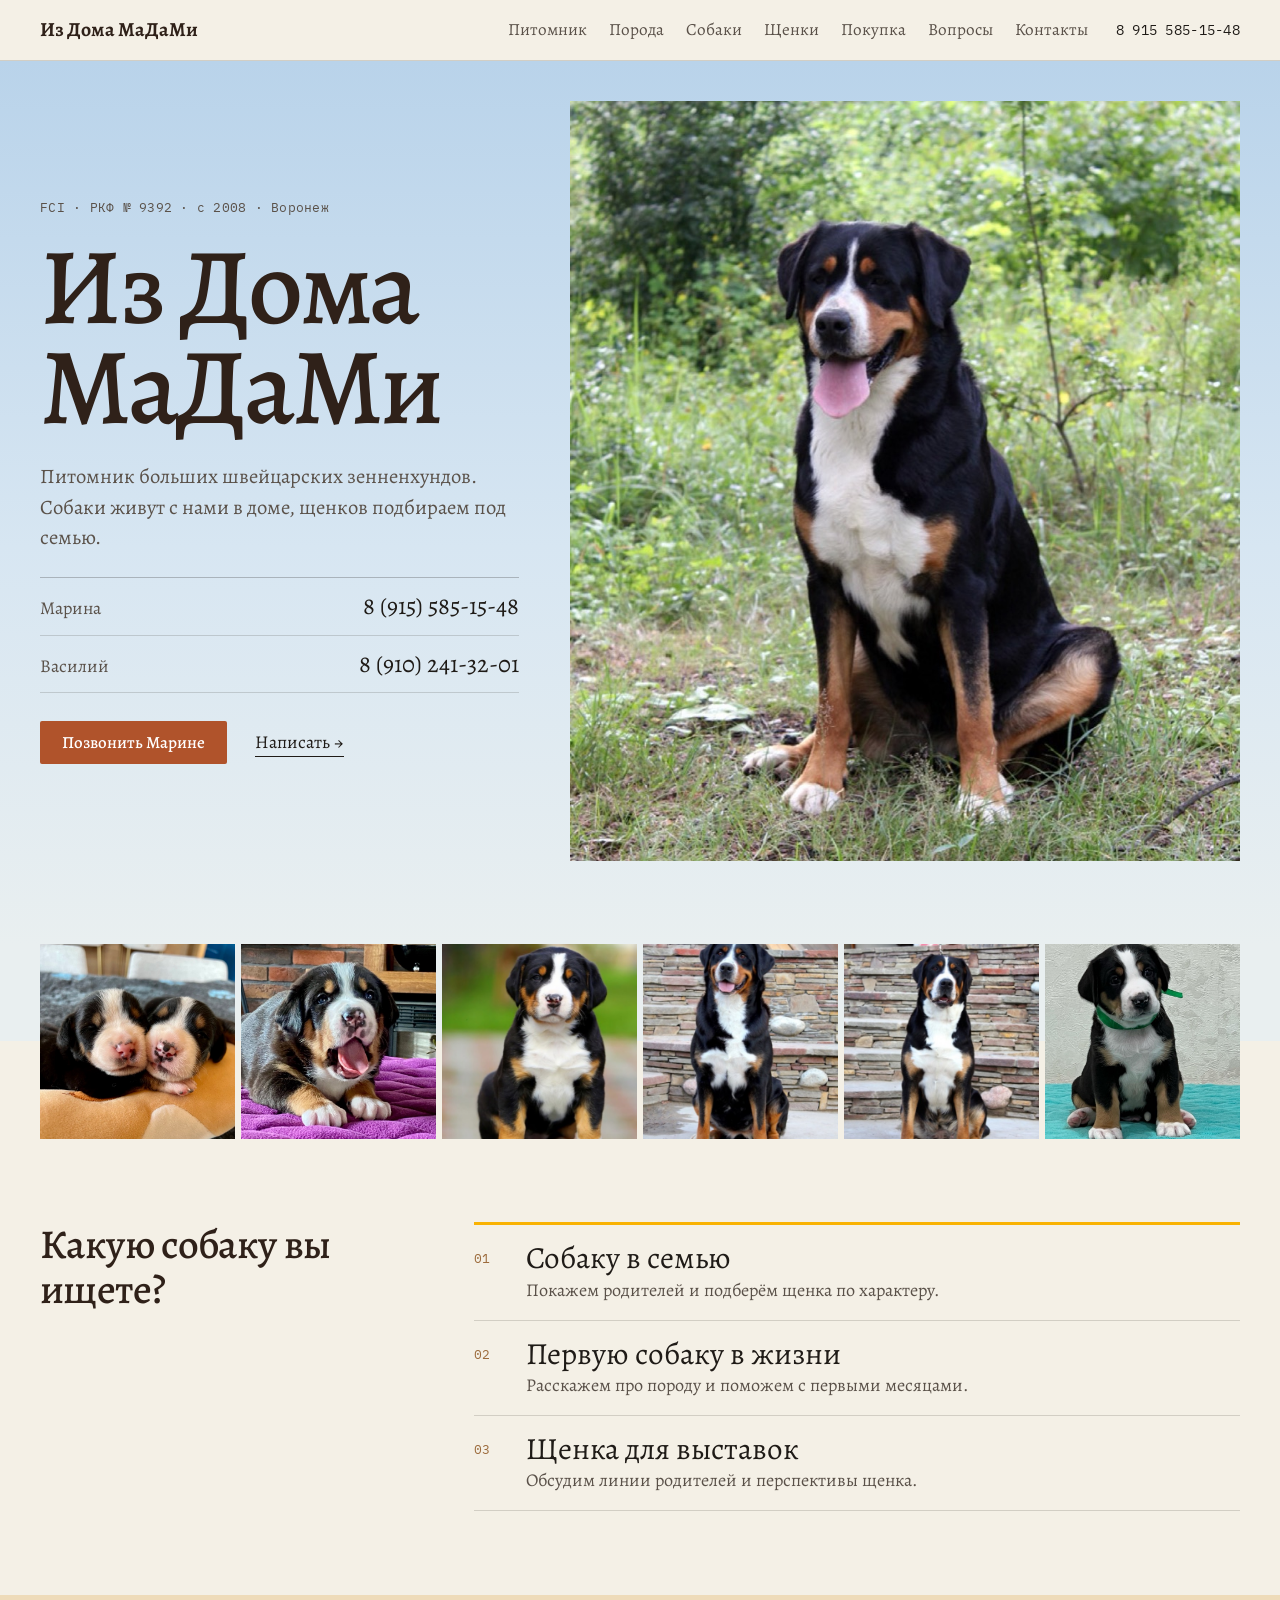
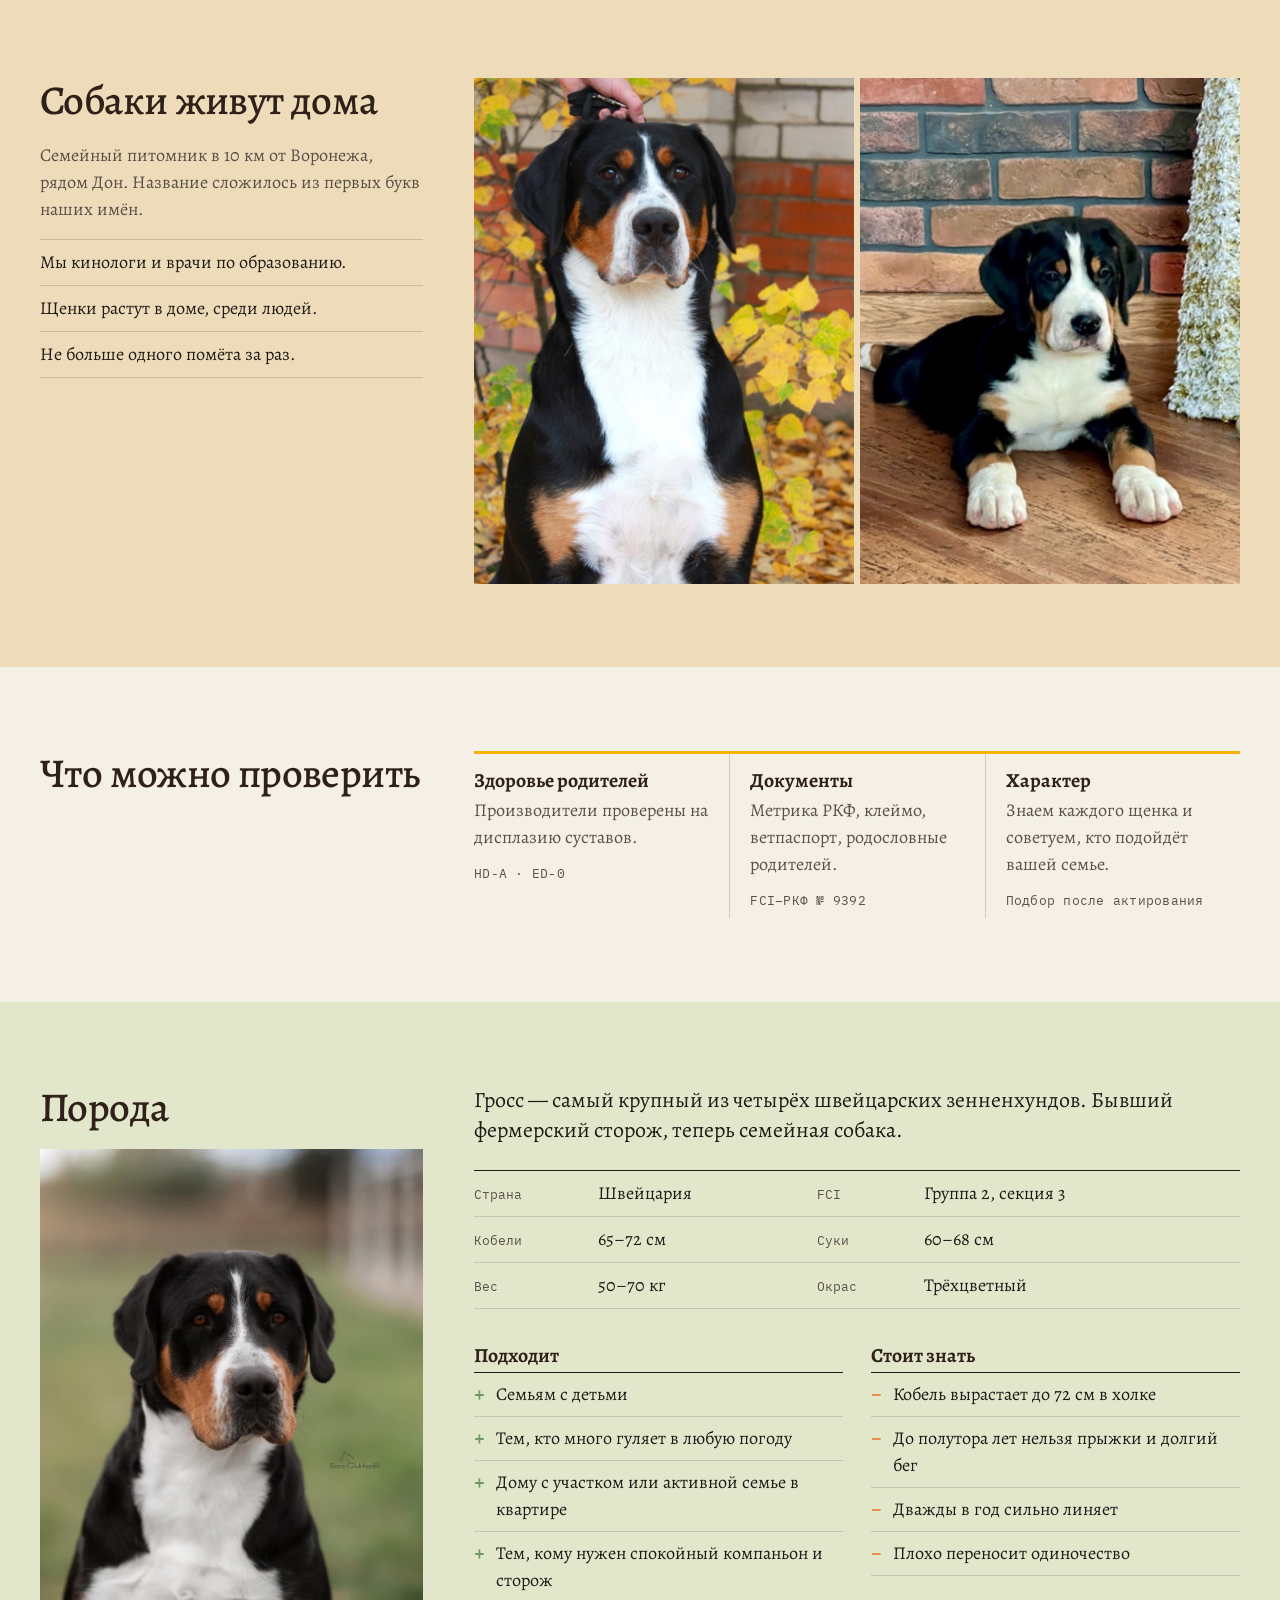
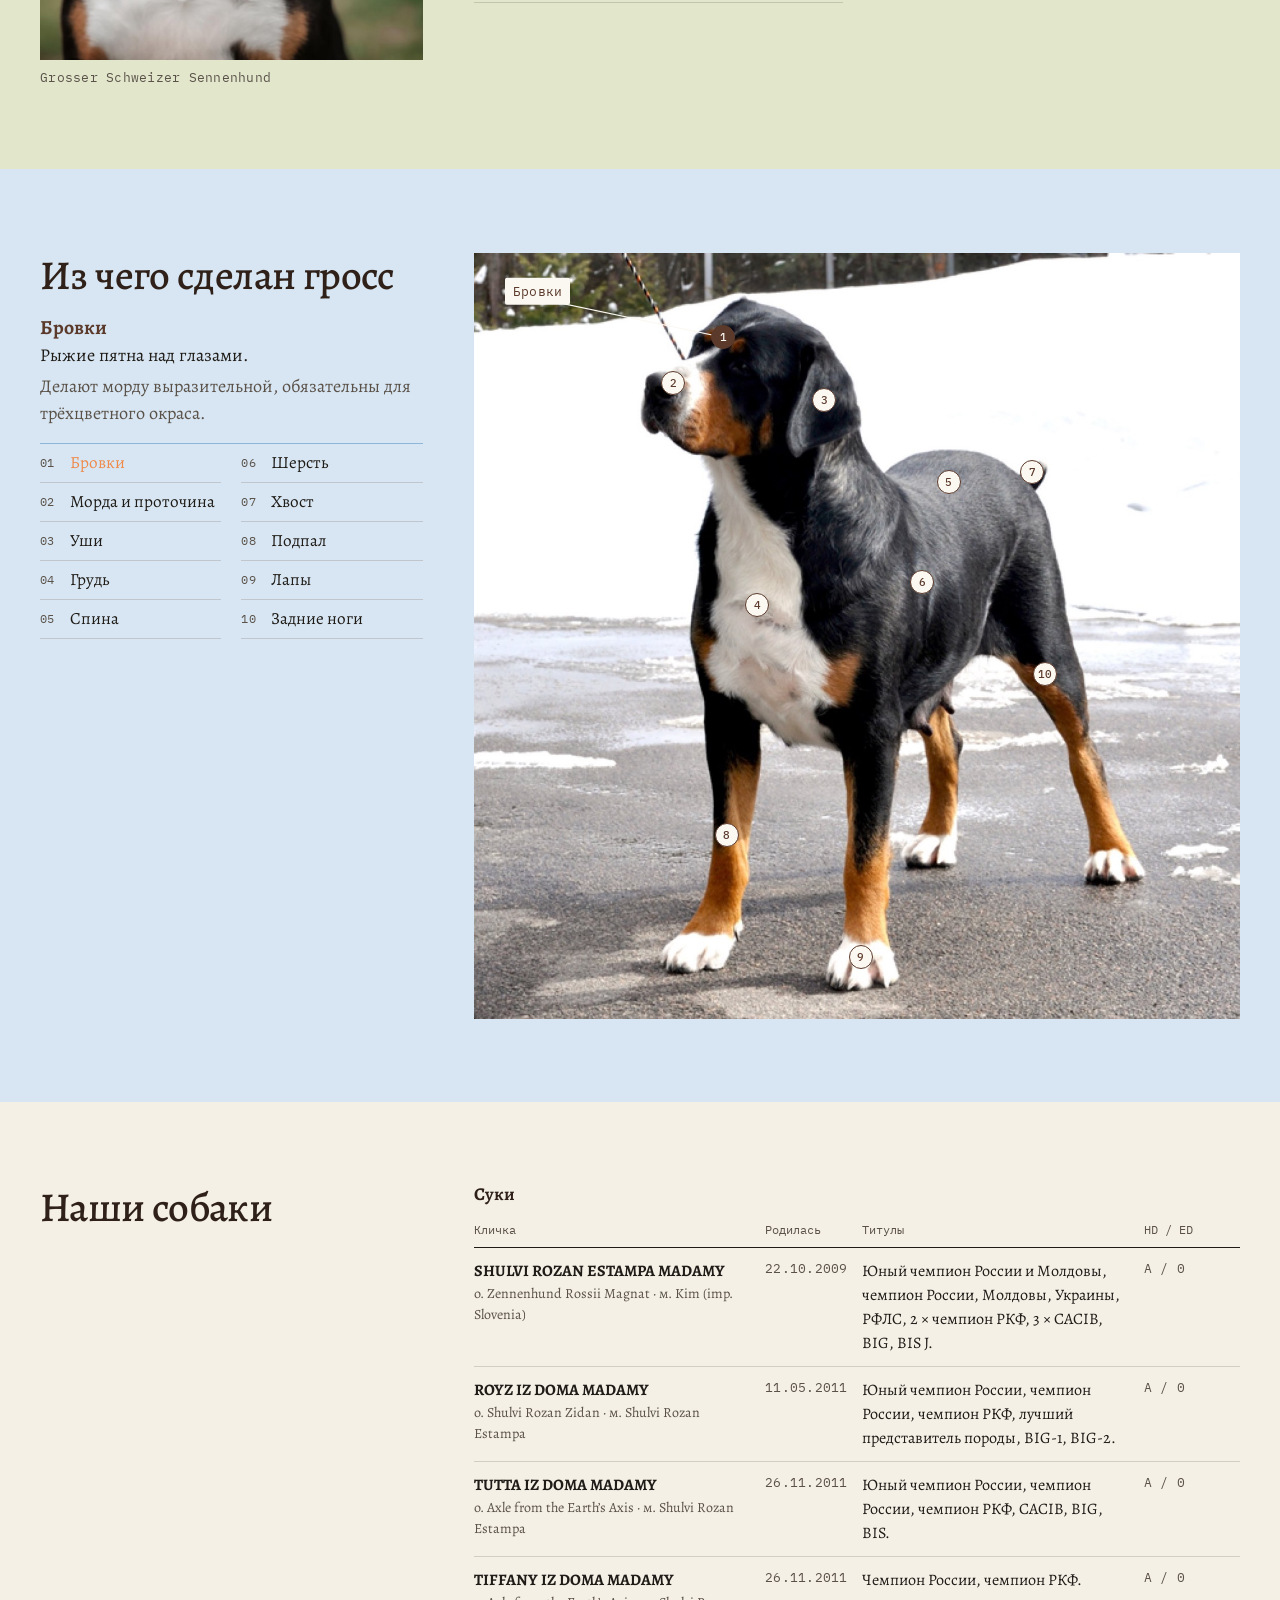
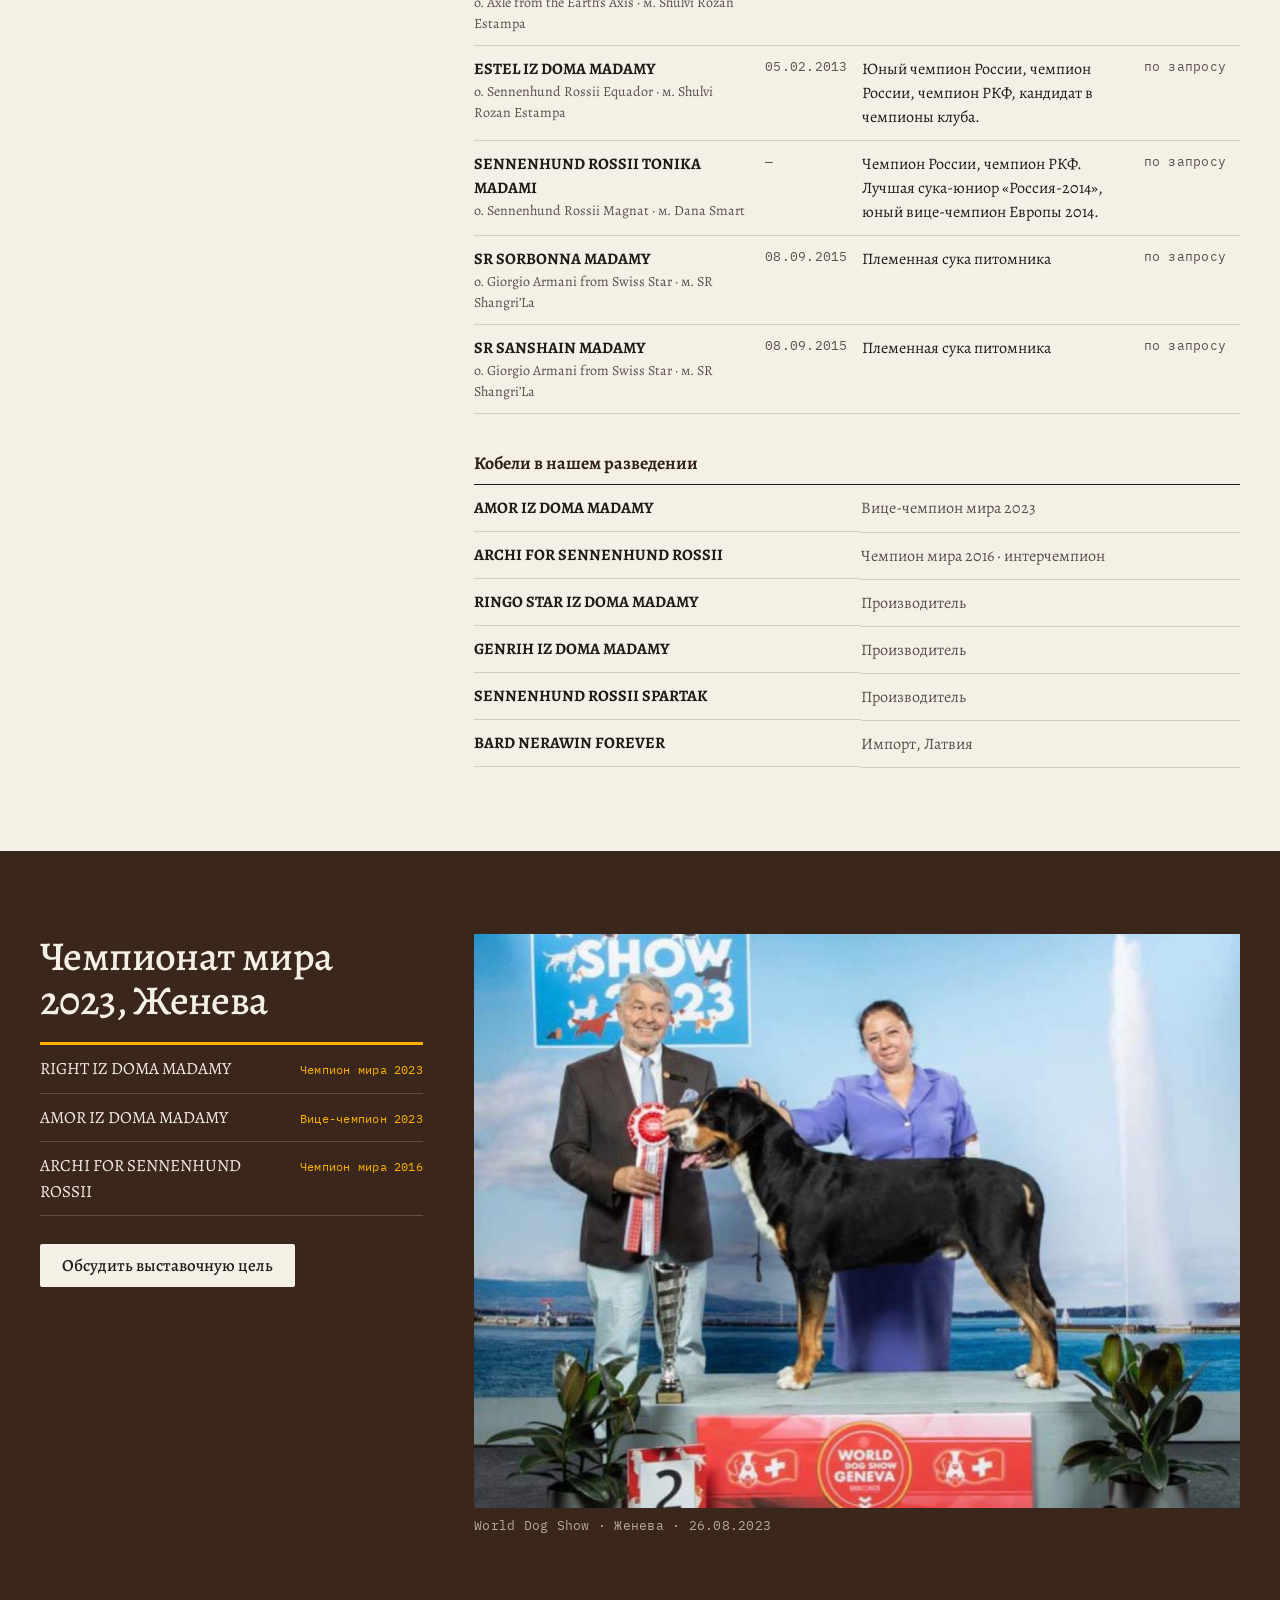
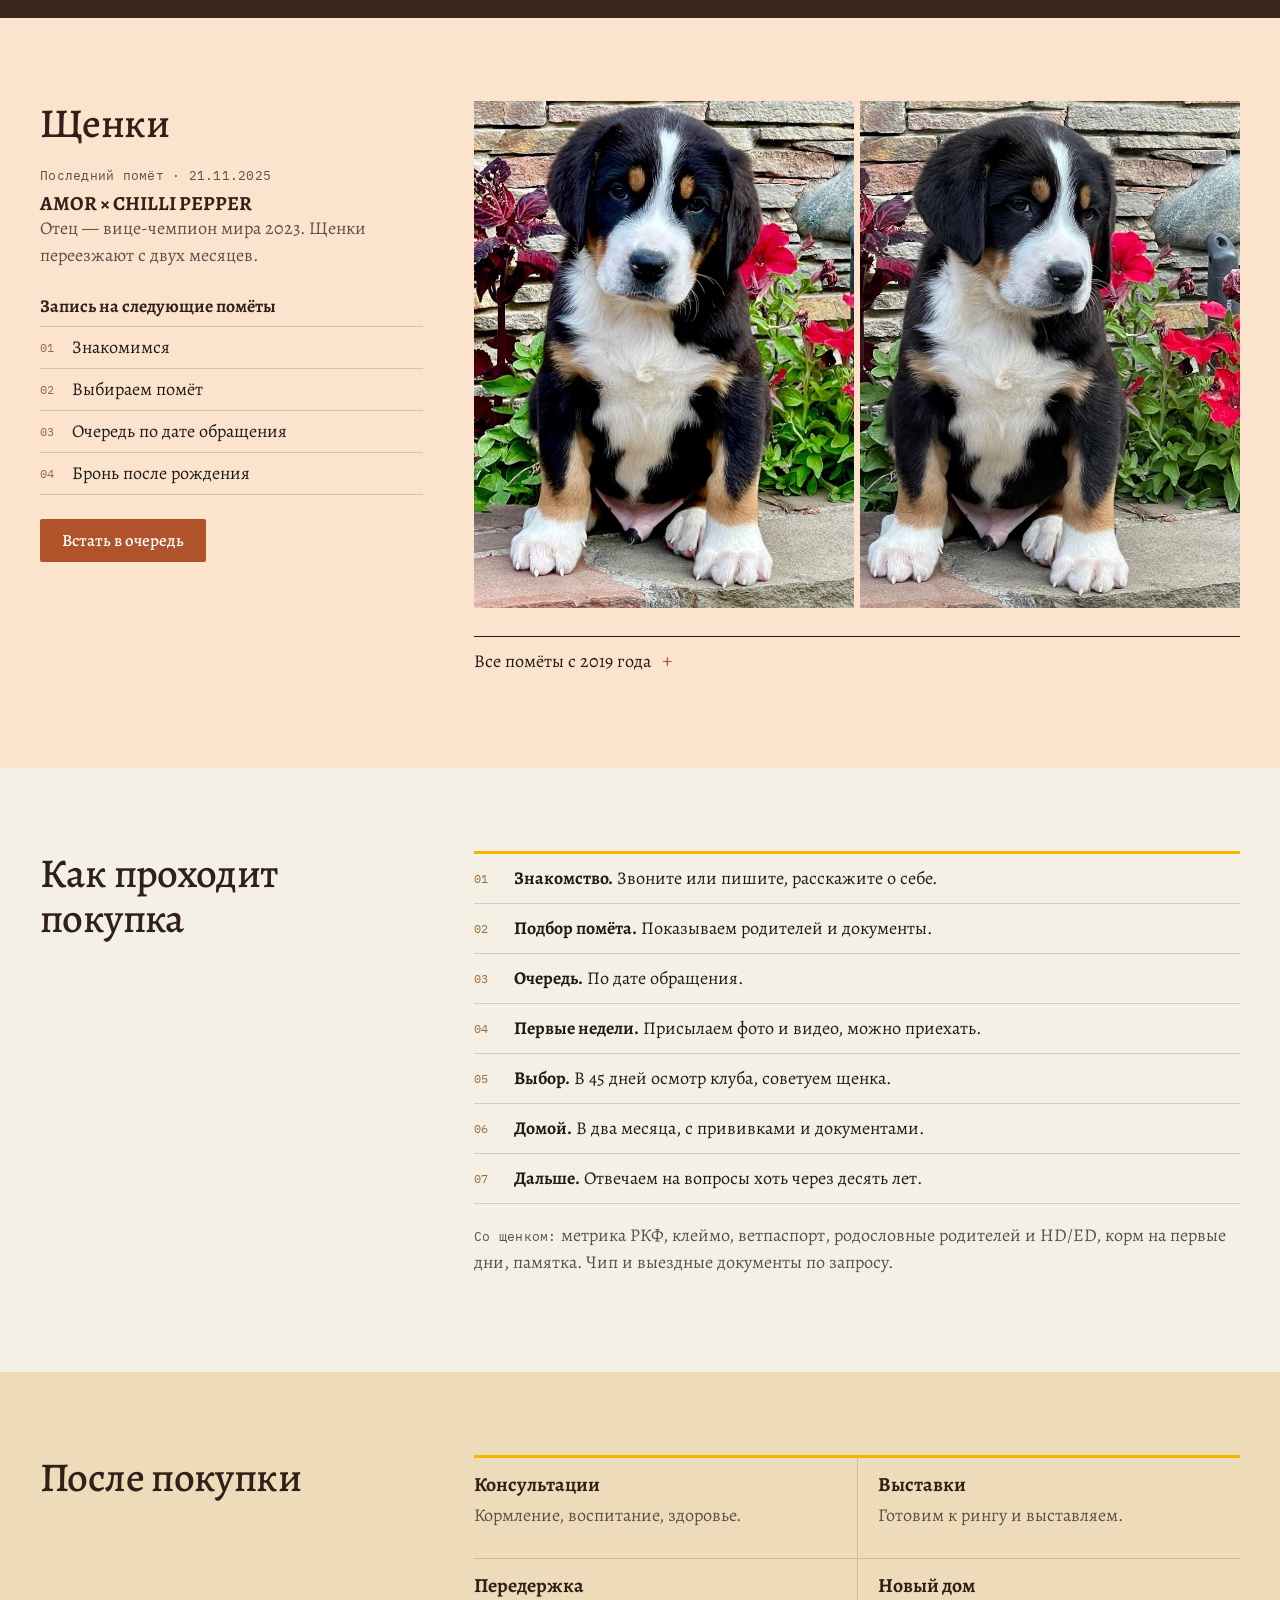
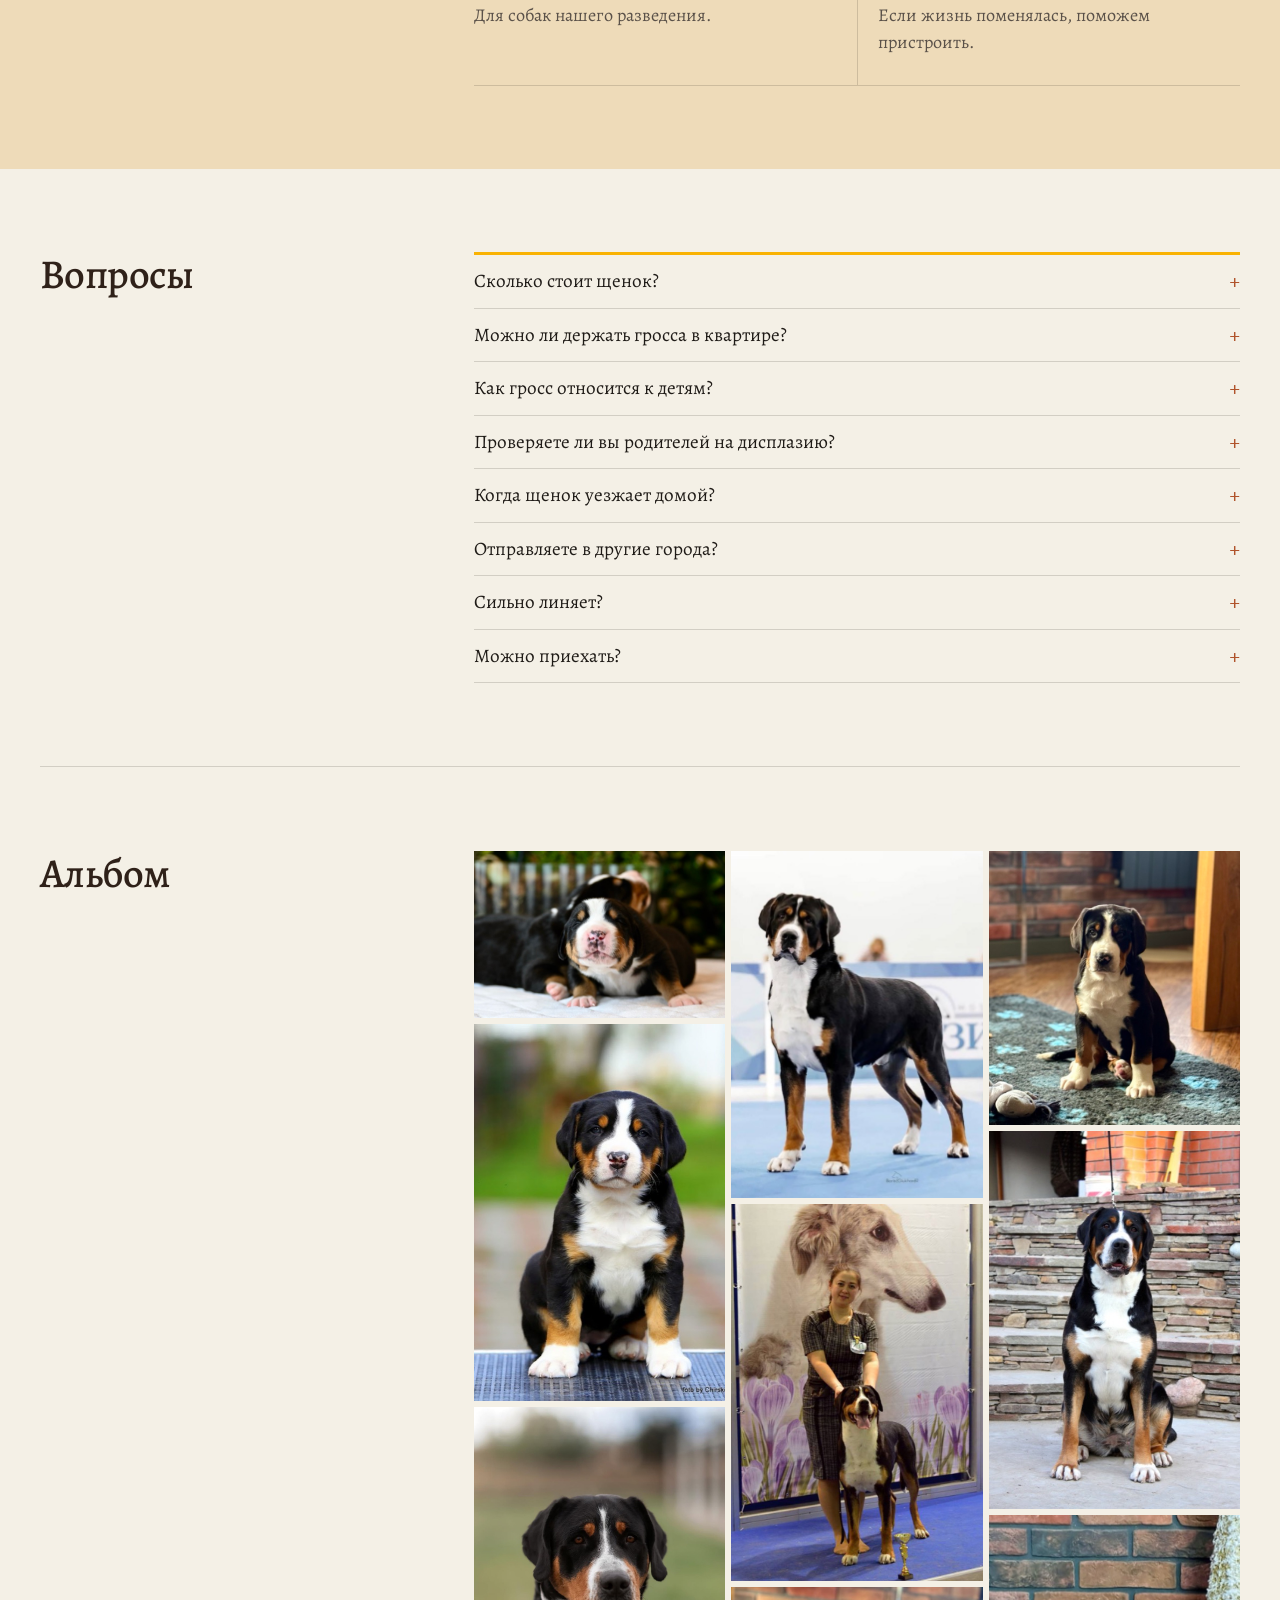
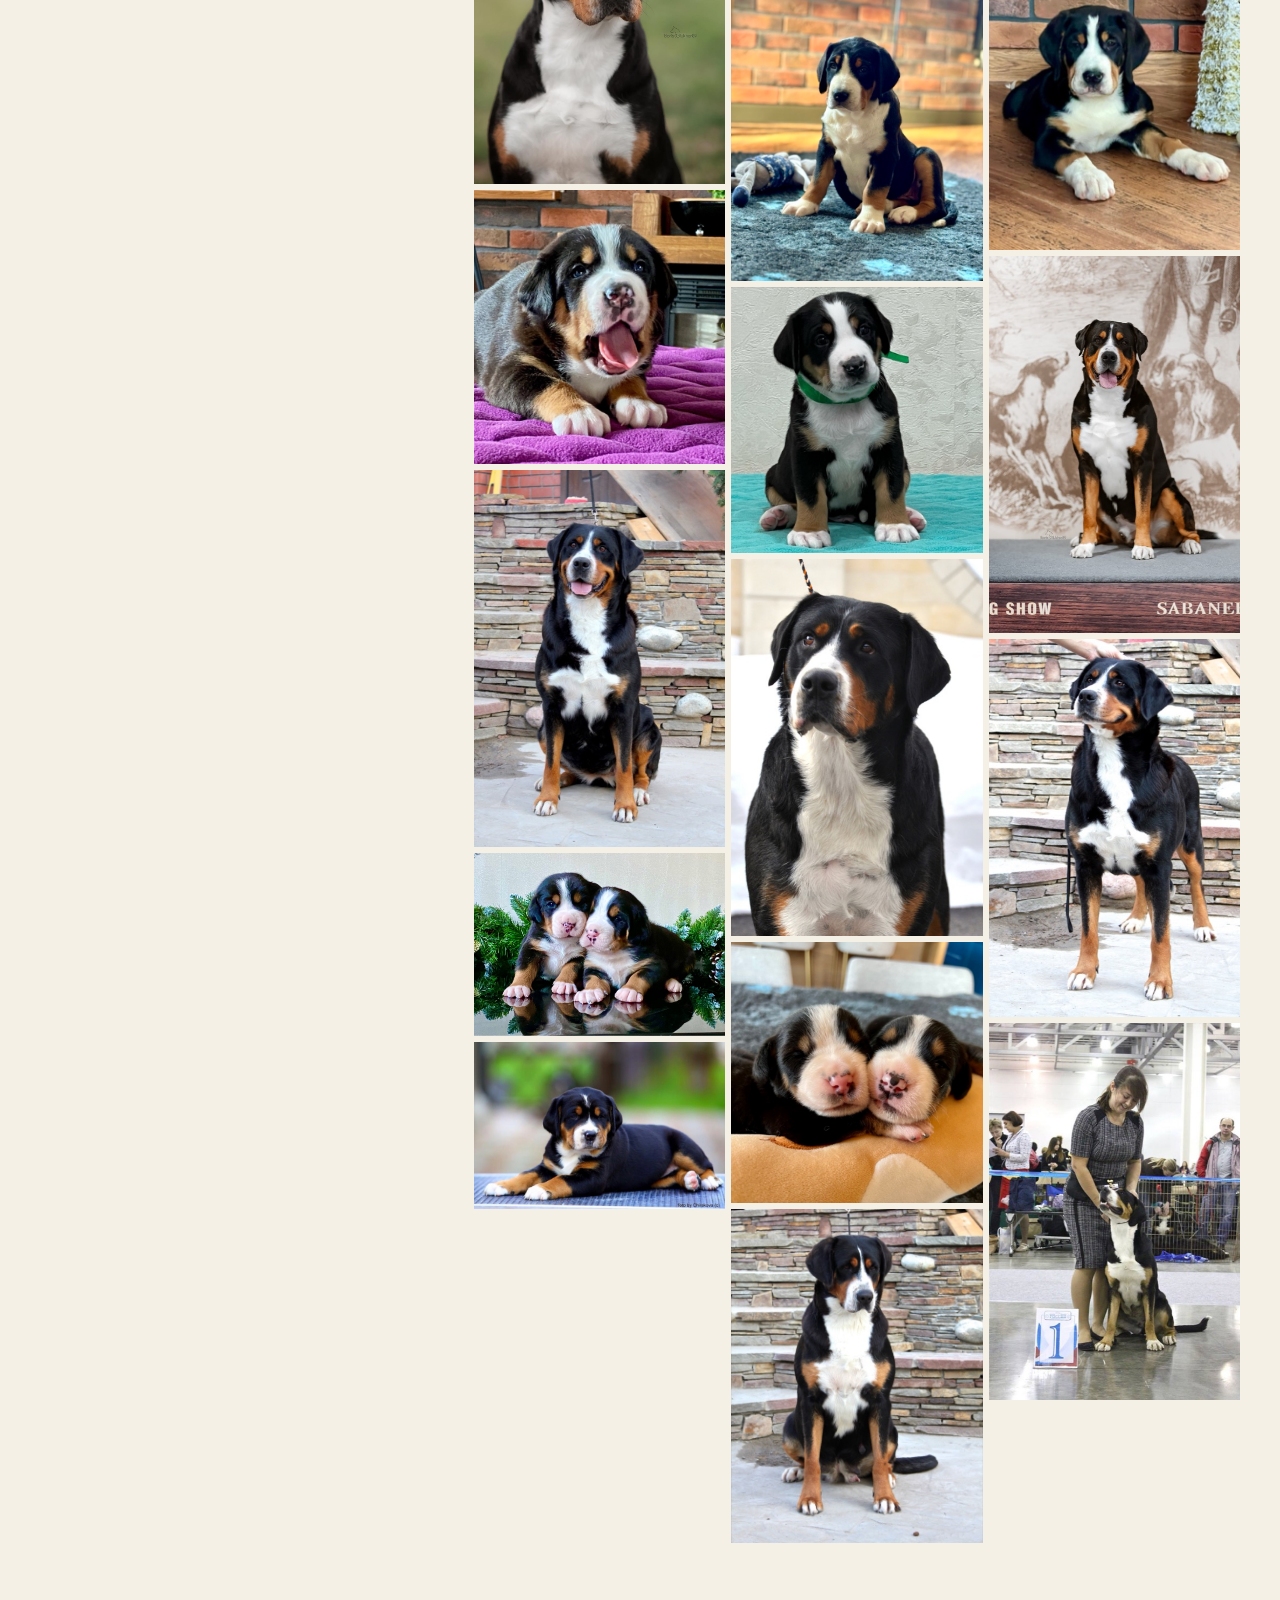
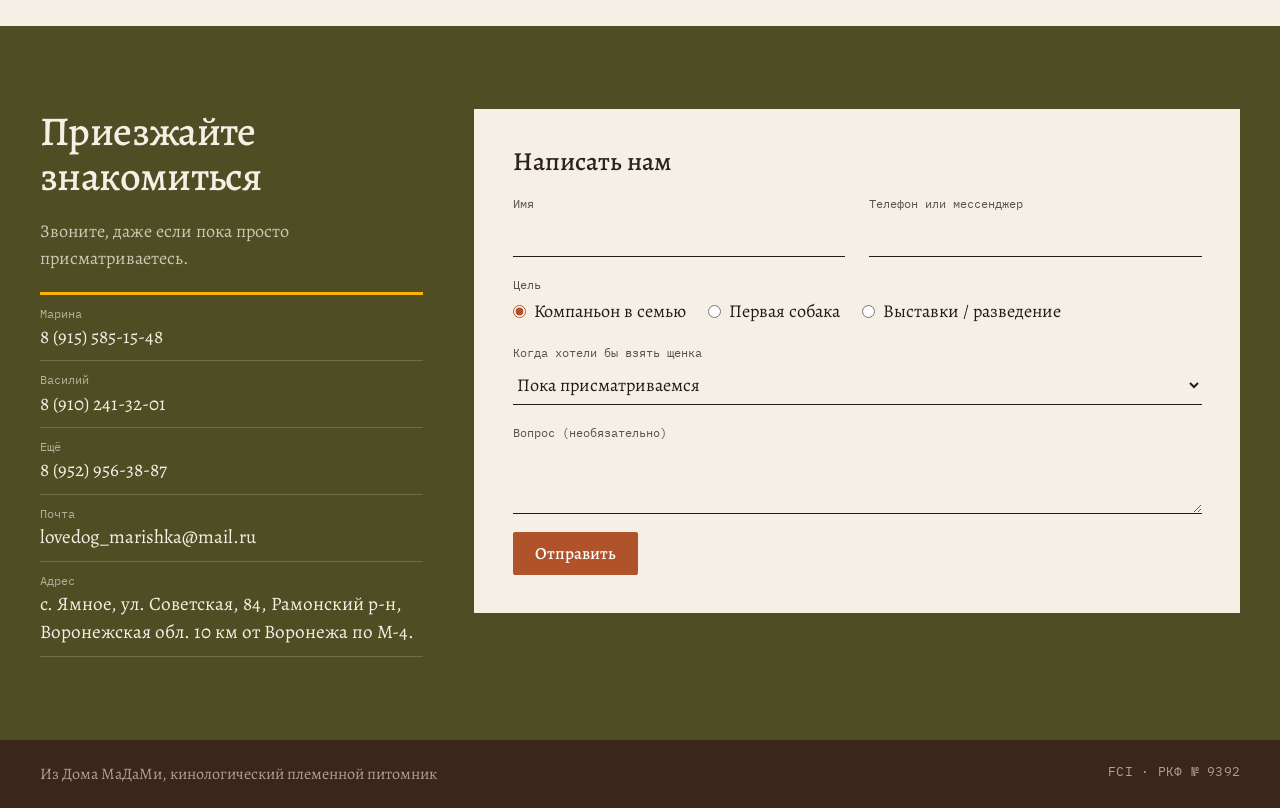
==== commit 9fbb8019: "Цвета из мудбордов: небо, солнце, луг, дерево, полевые цветы - Обложка на голубом небе, лента фото н" ====
--- a/index.html
+++ b/index.html
@@ -33,7 +33,8 @@
 <main id="top">
 
   <!-- ОБЛОЖКА -->
-  <section class="hero">
+  <section class="bg-sky hero-wrap">
+  <div class="hero">
     <div class="hero-text">
       <p class="mono hero-meta">FCI · РКФ № 9392 · с 2008 · Воронеж</p>
       <h1>Из Дома<br>МаДаМи</h1>
@@ -50,9 +51,11 @@
     <figure class="hero-photo">
       <img src="img/hero.jpg" alt="Большой швейцарский зенненхунд сидит на поляне">
     </figure>
+  </div>
   </section>
 
   <!-- ЛЕНТА ФОТО -->
+  <div class="band-wrap">
   <div class="band" aria-label="Наши собаки">
     <img src="img/g21.jpg" alt="Новорождённые щенки" loading="lazy">
     <img src="img/g19.jpg" alt="Щенок зевает" loading="lazy">
@@ -61,9 +64,10 @@
     <img src="img/g10.jpg" alt="Взрослый гросс у каменной стены" loading="lazy">
     <img src="img/g25.jpg" alt="Щенок в зелёном ошейнике" loading="lazy">
   </div>
+  </div>
 
   <!-- КАКУЮ СОБАКУ -->
-  <section class="section">
+  <section class="section bg-milk">
     <div class="wrap sec">
       <h2>Какую собаку вы ищете?</h2>
       <div class="sec-body">
@@ -77,7 +81,7 @@
   </section>
 
   <!-- ПИТОМНИК -->
-  <section class="section" id="home">
+  <section class="section bg-wood" id="home">
     <div class="wrap sec">
       <div class="sec-side">
         <h2>Собаки живут дома</h2>
@@ -96,7 +100,7 @@
   </section>
 
   <!-- ПРОВЕРКИ -->
-  <section class="section" id="trust">
+  <section class="section bg-milk" id="trust">
     <div class="wrap sec">
       <h2>Что можно проверить</h2>
       <div class="sec-body cols3">
@@ -120,7 +124,7 @@
   </section>
 
   <!-- ПОРОДА -->
-  <section class="section" id="breed">
+  <section class="section bg-meadow" id="breed">
     <div class="wrap sec">
       <div class="sec-side">
         <h2>Порода</h2>
@@ -161,7 +165,7 @@
   </section>
 
   <!-- АНАТОМИЯ -->
-  <section class="section plate" id="anatomy">
+  <section class="section bg-sky plate" id="anatomy">
     <div class="wrap sec">
       <div class="sec-side">
         <h2>Из чего сделан гросс</h2>
@@ -182,7 +186,7 @@
   </section>
 
   <!-- СОБАКИ -->
-  <section class="section" id="dogs">
+  <section class="section bg-milk" id="dogs">
     <div class="wrap sec">
       <h2>Наши собаки</h2>
       <div class="sec-body">
@@ -200,7 +204,7 @@
   </section>
 
   <!-- ЧЕМПИОНАТ -->
-  <section class="section champ" id="champ">
+  <section class="section bg-choc champ" id="champ">
     <div class="wrap sec">
       <div class="sec-side">
         <h2>Чемпионат мира 2023, Женева</h2>
@@ -219,7 +223,7 @@
   </section>
 
   <!-- ЩЕНКИ -->
-  <section class="section" id="puppies">
+  <section class="section bg-peach" id="puppies">
     <div class="wrap sec">
       <div class="sec-side">
         <h2>Щенки</h2>
@@ -251,7 +255,7 @@
   </section>
 
   <!-- ПОКУПКА -->
-  <section class="section" id="how">
+  <section class="section bg-milk" id="how">
     <div class="wrap sec">
       <h2>Как проходит покупка</h2>
       <div class="sec-body">
@@ -270,7 +274,7 @@
   </section>
 
   <!-- ПОСЛЕ ПОКУПКИ -->
-  <section class="section" id="after">
+  <section class="section bg-wood" id="after">
     <div class="wrap sec">
       <h2>После покупки</h2>
       <div class="sec-body cols2">
@@ -283,7 +287,7 @@
   </section>
 
   <!-- ВОПРОСЫ -->
-  <section class="section" id="faq">
+  <section class="section bg-milk" id="faq">
     <div class="wrap sec">
       <h2>Вопросы</h2>
       <div class="sec-body faq" id="faqList"></div>
@@ -291,7 +295,7 @@
   </section>
 
   <!-- АЛЬБОМ -->
-  <section class="section" id="gallery">
+  <section class="section bg-milk" id="gallery">
     <div class="wrap sec">
       <h2>Альбом</h2>
       <div class="sec-body gallery" id="gallery-grid"></div>
@@ -299,7 +303,7 @@
   </section>
 
   <!-- КОНТАКТЫ -->
-  <section class="section contact" id="contact">
+  <section class="section bg-olive contact" id="contact">
     <div class="wrap sec">
       <div class="sec-side">
         <h2>Приезжайте знакомиться</h2>
--- a/styles.css
+++ b/styles.css
@@ -1,13 +1,23 @@
-/* Madami — альбом и каталог питомника. Палитра прежняя: молоко, подпал, луг, шоколад.
+/* Madami — альбом и каталог питомника. Палитра из мудбордов: небо, солнце, луг, дерево, полевые цветы.
    Одна сетка на весь сайт: слева колонка с заголовком (4/12), справа содержимое (8/12). */
 :root {
-  --milk: #f6f1e7;
+  --milk: #f4f0e6;        /* Coconut Milk */
   --paper: #fbf8f2;
+  /* Фоны разделов — светлые оттенки мудборда */
+  --sky: #d7e6f2;         /* Sky Blue, светлый */
+  --sky-deep: #8db6d9;
+  --wood: #eedbb9;        /* срез дерева */
+  --wood-dark: #9c6b3c;
+  --meadow-tint: #e2e7cc; /* Jade / олива, светлый */
+  --jade: #6e9a62;
+  --peach: #fbe3cd;       /* полевые цветы */
+  --peach-deep: #f08a4b;
+  --olive: #4f4d24;       /* #5E5C2D, чуть темнее для текста */
   --rust: #b0532b;
   --rust-dark: #8f3f1d;
   --meadow: #5e6b34;
   --meadow-dark: #3f4a22;
-  --sun: #f2b84b;
+  --sun: #f9b202;         /* Lemon Chrome */
   --ink: #1f1b17;
   --ink-soft: #5a5149;
   --choc: #5b3a2b;
@@ -44,10 +54,19 @@
 .mono { font-family: var(--mono); font-size: 12.5px; letter-spacing: .02em; line-height: 1.5; color: var(--ink-soft); }
 .wrap { width: min(var(--wrap), 100% - 40px); margin-inline: auto; }
 
+/* Фоны разделов */
+.bg-milk { background: var(--milk); }
+.bg-sky { background: var(--sky); }
+.bg-wood { background: var(--wood); }
+.bg-meadow { background: var(--meadow-tint); }
+.bg-peach { background: var(--peach); }
+.bg-choc { background: var(--choc-deep); color: var(--milk); }
+.bg-olive { background: var(--olive); color: var(--milk); }
+
 /* Общая сетка разделов */
 .section { padding: var(--pad) 0; }
-.section + .section:not(.plate):not(.champ):not(.contact) .sec { border-top: 1px solid var(--line); padding-top: var(--pad); }
-.section + .section:not(.plate):not(.champ):not(.contact) { padding-top: 0; }
+.bg-milk + .bg-milk .sec { border-top: 1px solid var(--line); padding-top: var(--pad); }
+.bg-milk + .bg-milk { padding-top: 0; }
 .sec { display: grid; grid-template-columns: 4fr 8fr; gap: var(--gap); align-items: start; }
 .sec > h2, .sec-side { position: sticky; top: 84px; }
 .sec-side h2 { margin-bottom: 20px; }
@@ -77,10 +96,11 @@
 .burger span { display: block; height: 1.5px; background: var(--ink); margin: 7px 0; }
 
 /* Обложка: та же сетка 4/8, текст по центру по высоте */
+.hero-wrap { background: linear-gradient(180deg, #b9d3ea 0%, var(--sky) 55%, #e9eff0 100%); }
 .hero { width: min(var(--wrap), 100% - 40px); margin: 0 auto; padding: 40px 0 var(--pad); display: grid; grid-template-columns: 5fr 7fr; gap: var(--gap); align-items: center; }
 .hero h1 { margin: 20px 0 24px; }
 .hero-sub { font-size: clamp(19px, 1.6vw, 22px); color: var(--ink-soft); max-width: 24em; }
-.hero-phones { margin: 24px 0 28px; border-top: 1px solid var(--line); }
+.hero-phones { margin: 24px 0 28px; border-top: 1px solid rgba(31, 27, 23, .25); }
 .hero-phones div { display: flex; justify-content: space-between; align-items: baseline; padding: 10px 0; border-bottom: 1px solid var(--line); }
 .hero-phones dt { color: var(--ink-soft); }
 .hero-phones dd { margin: 0; font-size: clamp(20px, 1.9vw, 26px); }
@@ -89,16 +109,17 @@
 .hero-photo img { width: 100%; aspect-ratio: 4 / 5; max-height: calc(100vh - 140px); object-fit: cover; object-position: 50% 35%; }
 
 /* Лента фото — того же ритма, что и альбом */
+.band-wrap { background: linear-gradient(180deg, #e9eff0 50%, var(--milk) 50%); }
 .band { width: min(var(--wrap), 100% - 40px); margin: 0 auto; display: grid; grid-template-columns: repeat(6, 1fr); gap: 6px; }
 .band img { width: 100%; aspect-ratio: 1; object-fit: cover; }
 
 /* Оглавление */
-.toc { list-style: none; margin: 0; padding: 0; border-top: 1px solid var(--ink); }
+.toc { list-style: none; margin: 0; padding: 0; border-top: 3px solid var(--sun); }
 .toc a { display: grid; grid-template-columns: 40px 1fr; column-gap: 12px; padding: 16px 0; border-bottom: 1px solid var(--line); text-decoration: none; }
-.toc-n { grid-row: span 2; line-height: 34px; }
+.toc-n { grid-row: span 2; line-height: 34px; color: var(--wood-dark); }
 .toc-t { font-size: clamp(24px, 2.4vw, 32px); line-height: 1.15; }
 .toc-d { color: var(--ink-soft); }
-.toc a:hover .toc-t { color: var(--rust); }
+.toc a:hover .toc-t { color: var(--peach-deep); }
 .toc a:hover .toc-t::after { content: " →"; }
 
 /* Пары фото и фото в боковой колонке */
@@ -111,7 +132,7 @@
 /* Списки и колонки с линейками */
 .plain { margin: 16px 0 0; padding: 0; list-style: none; border-top: 1px solid var(--line); }
 .plain li { padding: 9px 0; border-bottom: 1px solid var(--line); }
-.cols3, .cols2 { display: grid; grid-template-columns: repeat(3, 1fr); border-top: 1px solid var(--ink); }
+.cols3, .cols2 { display: grid; grid-template-columns: repeat(3, 1fr); border-top: 3px solid var(--sun); }
 .cols2 { grid-template-columns: 1fr 1fr; }
 .cols3 > div { padding: 16px 20px 0 0; }
 .cols3 > div + div { padding-left: 20px; border-left: 1px solid var(--line); }
@@ -129,11 +150,11 @@
 .plus, .minus { margin: 0; padding: 0; list-style: none; border-top: 1px solid var(--ink); }
 .plus li, .minus li { padding: 8px 0 8px 22px; border-bottom: 1px solid var(--line); position: relative; }
 .plus li::before, .minus li::before { position: absolute; left: 0; font-family: var(--mono); }
-.plus li::before { content: "+"; color: var(--meadow); }
-.minus li::before { content: "−"; color: var(--rust); }
+.plus li::before { content: "+"; color: var(--jade); font-weight: 500; }
+.minus li::before { content: "−"; color: var(--peach-deep); font-weight: 500; }
 
 /* Анатомия — вкладка из книги о породе */
-.plate { background: var(--latte); }
+.plate .plate-legend { border-top-color: var(--sky-deep); }
 .plate-stage { position: relative; aspect-ratio: 1; }
 .plate-stage img { width: 100%; height: 100%; object-fit: cover; }
 .plate-lines { position: absolute; inset: 0; width: 100%; height: 100%; pointer-events: none; }
@@ -160,7 +181,7 @@
   background: none; border: 0; border-bottom: 1px solid rgba(91, 58, 43, .18); font: inherit; font-size: 17px; color: var(--ink);
 }
 .plate-legend .mono { font-size: 11.5px; line-height: 26px; }
-.plate-legend button:hover, .plate-legend button.active { color: var(--rust); }
+.plate-legend button:hover, .plate-legend button.active { color: var(--peach-deep); }
 
 /* Каталог */
 .table-title { margin: 0 0 10px; font-size: 18px; }
@@ -176,11 +197,11 @@
 #dogsTable td:first-child { width: 38%; }
 
 /* Чемпионат */
-.champ { background: var(--choc-deep); color: var(--milk); }
 .champ h2 { color: var(--milk); }
 .champ .mono { color: rgba(246, 241, 231, .65); }
+.champ .titles { border-top: 3px solid var(--sun); }
 .champ img { width: 100%; aspect-ratio: 4 / 3; object-fit: cover; }
-.titles { width: 100%; border-collapse: collapse; margin-bottom: 28px; border-top: 1px solid rgba(246, 241, 231, .5); }
+.titles { width: 100%; border-collapse: collapse; margin-bottom: 28px; }
 .titles td { padding: 11px 12px 11px 0; border-bottom: 1px solid rgba(246, 241, 231, .2); font-size: 17px; vertical-align: baseline; }
 .titles td.mono { color: var(--sun); font-size: 11.5px; text-align: right; padding-right: 0; white-space: nowrap; }
 
@@ -189,7 +210,7 @@
 .sec-side .queue-title { margin-top: 28px; font-size: 18px; }
 .queue { margin: 10px 0 24px; padding: 0; list-style: none; counter-reset: q; border-top: 1px solid var(--line); }
 .queue li { counter-increment: q; padding: 7px 0; border-bottom: 1px solid var(--line); display: grid; grid-template-columns: 32px 1fr; }
-.queue li::before { content: "0" counter(q); font: 400 12px/27px var(--mono); color: var(--ink-soft); }
+.queue li::before { content: "0" counter(q); font: 400 12px/27px var(--mono); color: var(--wood-dark); }
 .registry { margin-top: 28px; }
 .registry summary { cursor: pointer; font-size: 18px; padding: 10px 0; border-top: 1px solid var(--ink); list-style: none; }
 .registry summary::after { content: " +"; color: var(--rust); font-family: var(--mono); }
@@ -197,13 +218,13 @@
 .registry summary::-webkit-details-marker, .faq summary::-webkit-details-marker { display: none; }
 
 /* Покупка */
-.steps { margin: 0; padding: 0; list-style: none; counter-reset: s; border-top: 1px solid var(--ink); }
+.steps { margin: 0; padding: 0; list-style: none; counter-reset: s; border-top: 3px solid var(--sun); }
 .steps li { counter-increment: s; display: grid; grid-template-columns: 40px 1fr; padding: 11px 0; border-bottom: 1px solid var(--line); }
-.steps li::before { content: "0" counter(s); font: 400 12px/27px var(--mono); color: var(--ink-soft); }
+.steps li::before { content: "0" counter(s); font: 400 12px/27px var(--mono); color: var(--wood-dark); }
 .note { margin-top: 18px; color: var(--ink-soft); }
 
 /* Вопросы */
-.faq { border-top: 1px solid var(--ink); }
+.faq { border-top: 3px solid var(--sun); }
 .faq details { border-bottom: 1px solid var(--line); }
 .faq summary { cursor: pointer; padding: 12px 32px 12px 0; font-size: 19px; list-style: none; position: relative; }
 .faq summary::after { content: "+"; position: absolute; right: 0; top: 12px; font-family: var(--mono); color: var(--rust); }
@@ -218,10 +239,9 @@
 .lightbox img { max-height: 92vh; }
 
 /* Контакты */
-.contact { background: var(--meadow-dark); color: var(--milk); }
 .contact h2 { color: var(--milk); }
 .contact .sec-side > p { color: rgba(246, 241, 231, .75); }
-.contacts { margin: 20px 0 0; border-top: 1px solid rgba(246, 241, 231, .5); }
+.contacts { margin: 20px 0 0; border-top: 3px solid var(--sun); }
 .contacts div { padding: 9px 0; border-bottom: 1px solid rgba(246, 241, 231, .2); }
 .contacts dt { font: 400 12px/1.6 var(--mono); color: rgba(246, 241, 231, .6); }
 .contacts dd { margin: 0; font-size: 19px; }
@@ -241,7 +261,7 @@
 .radio input { accent-color: var(--rust); margin: 0; }
 .radios .radio { flex: 0 0 auto; white-space: nowrap; }
 .form .btn { justify-self: start; }
-.form-ok { display: none; font-size: 16px; color: var(--meadow-dark); margin: 0; }
+.form-ok { display: none; font-size: 16px; color: var(--olive); margin: 0; }
 
 .footer { background: var(--choc-deep); color: rgba(246, 241, 231, .6); padding: 22px 0; font-size: 16px; }
 .footer .wrap { display: flex; flex-wrap: wrap; justify-content: space-between; gap: 12px; }
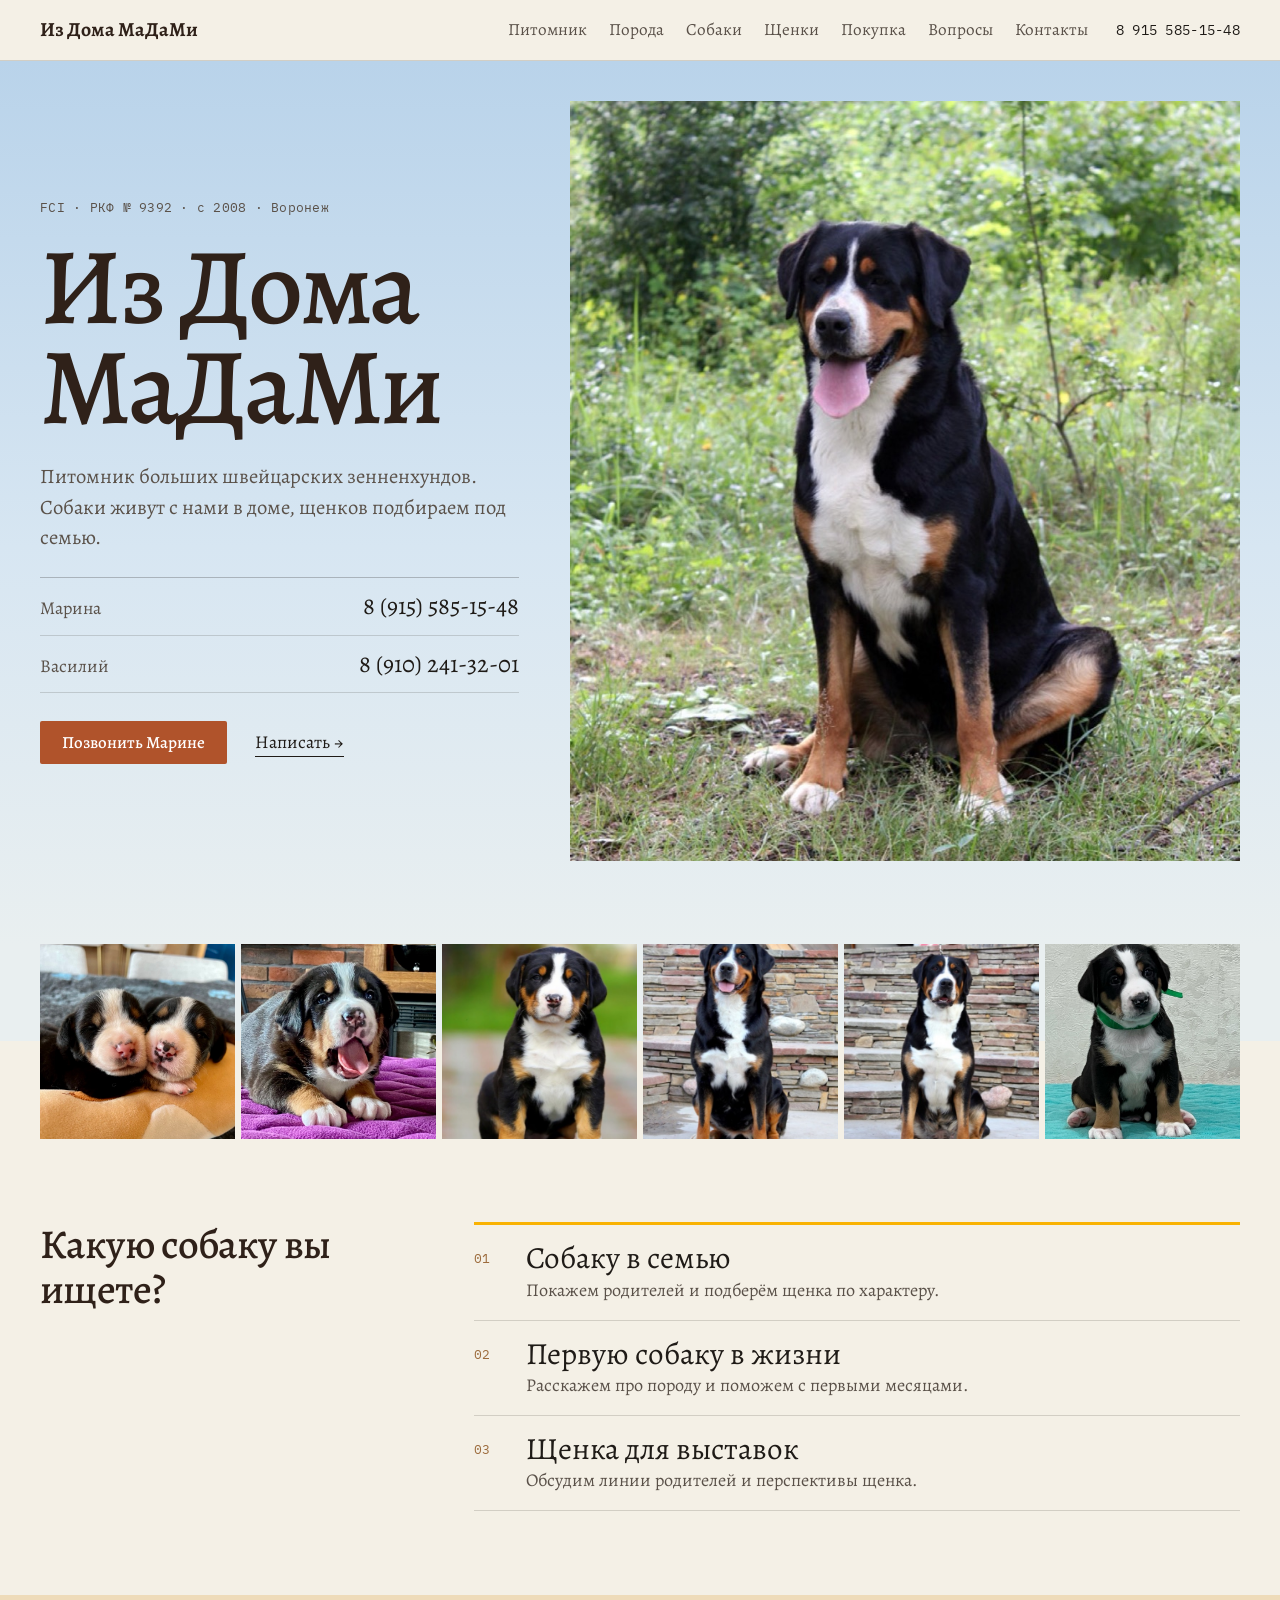
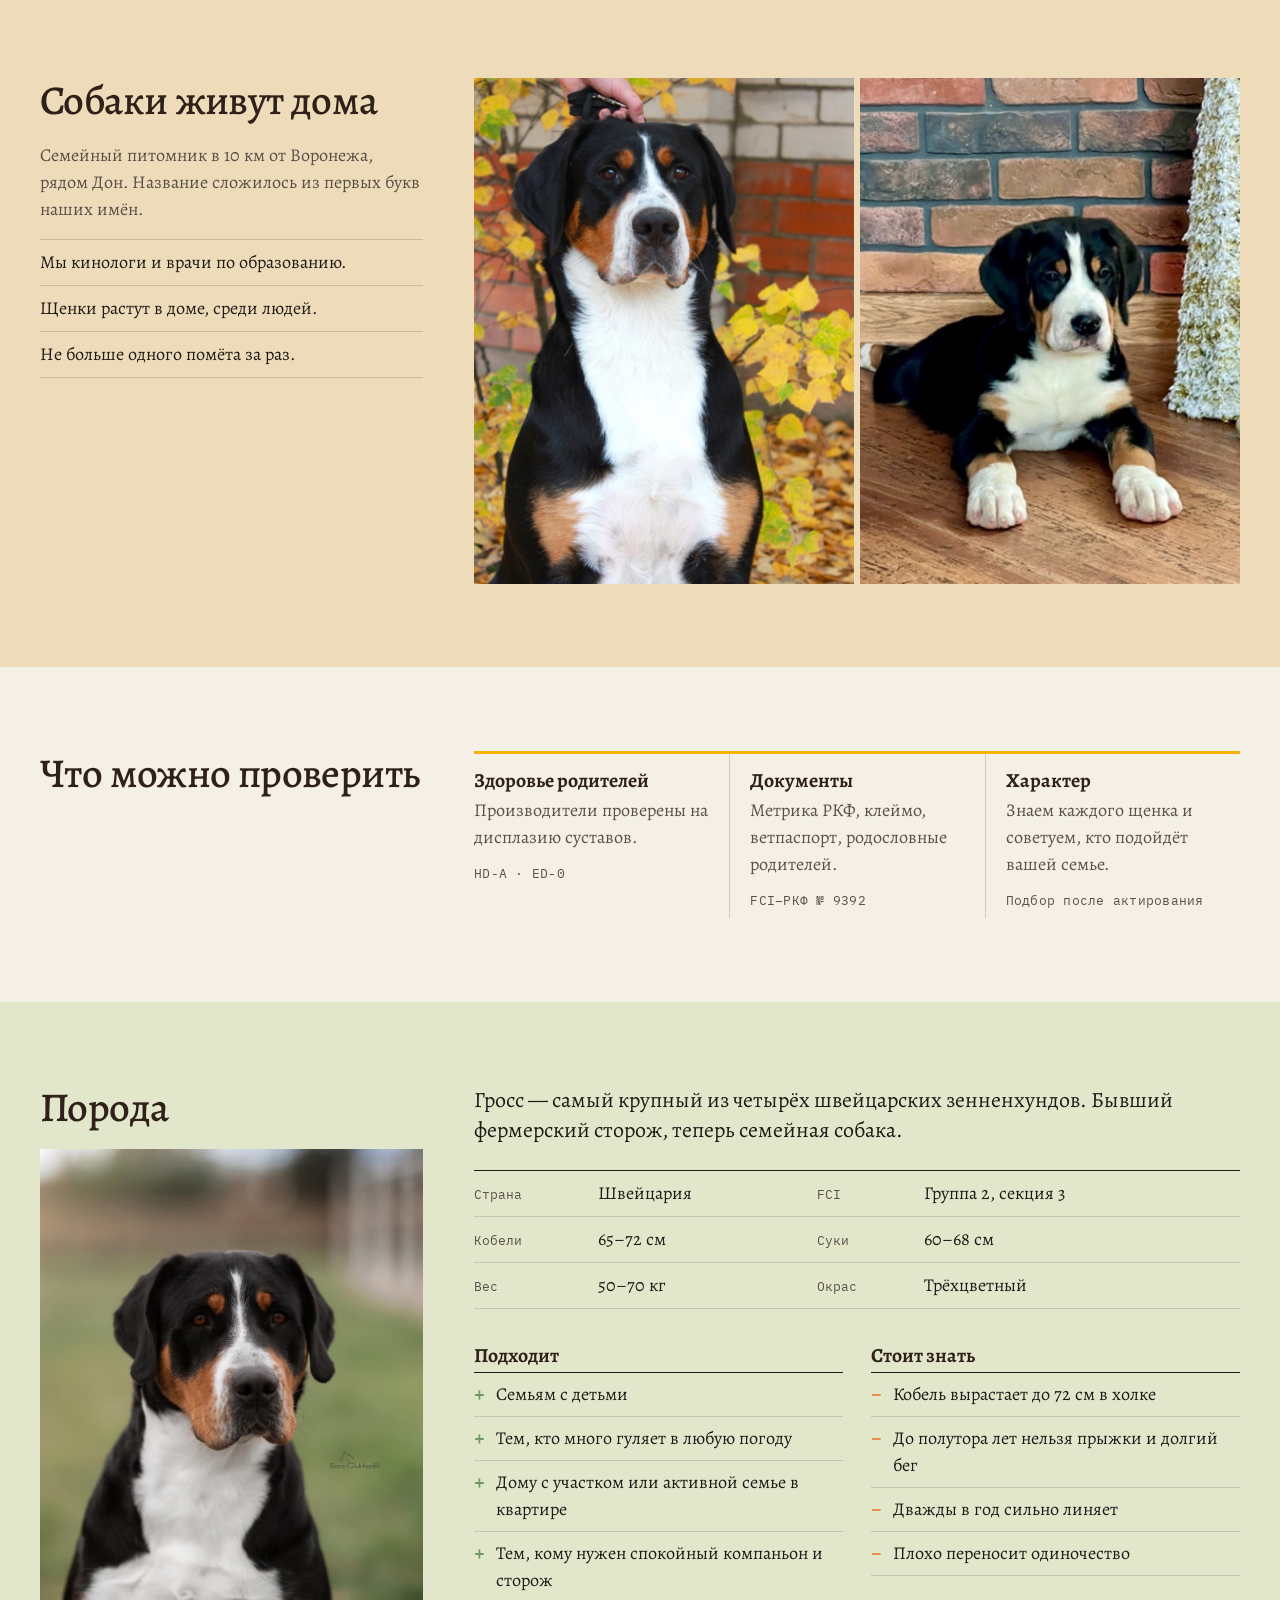
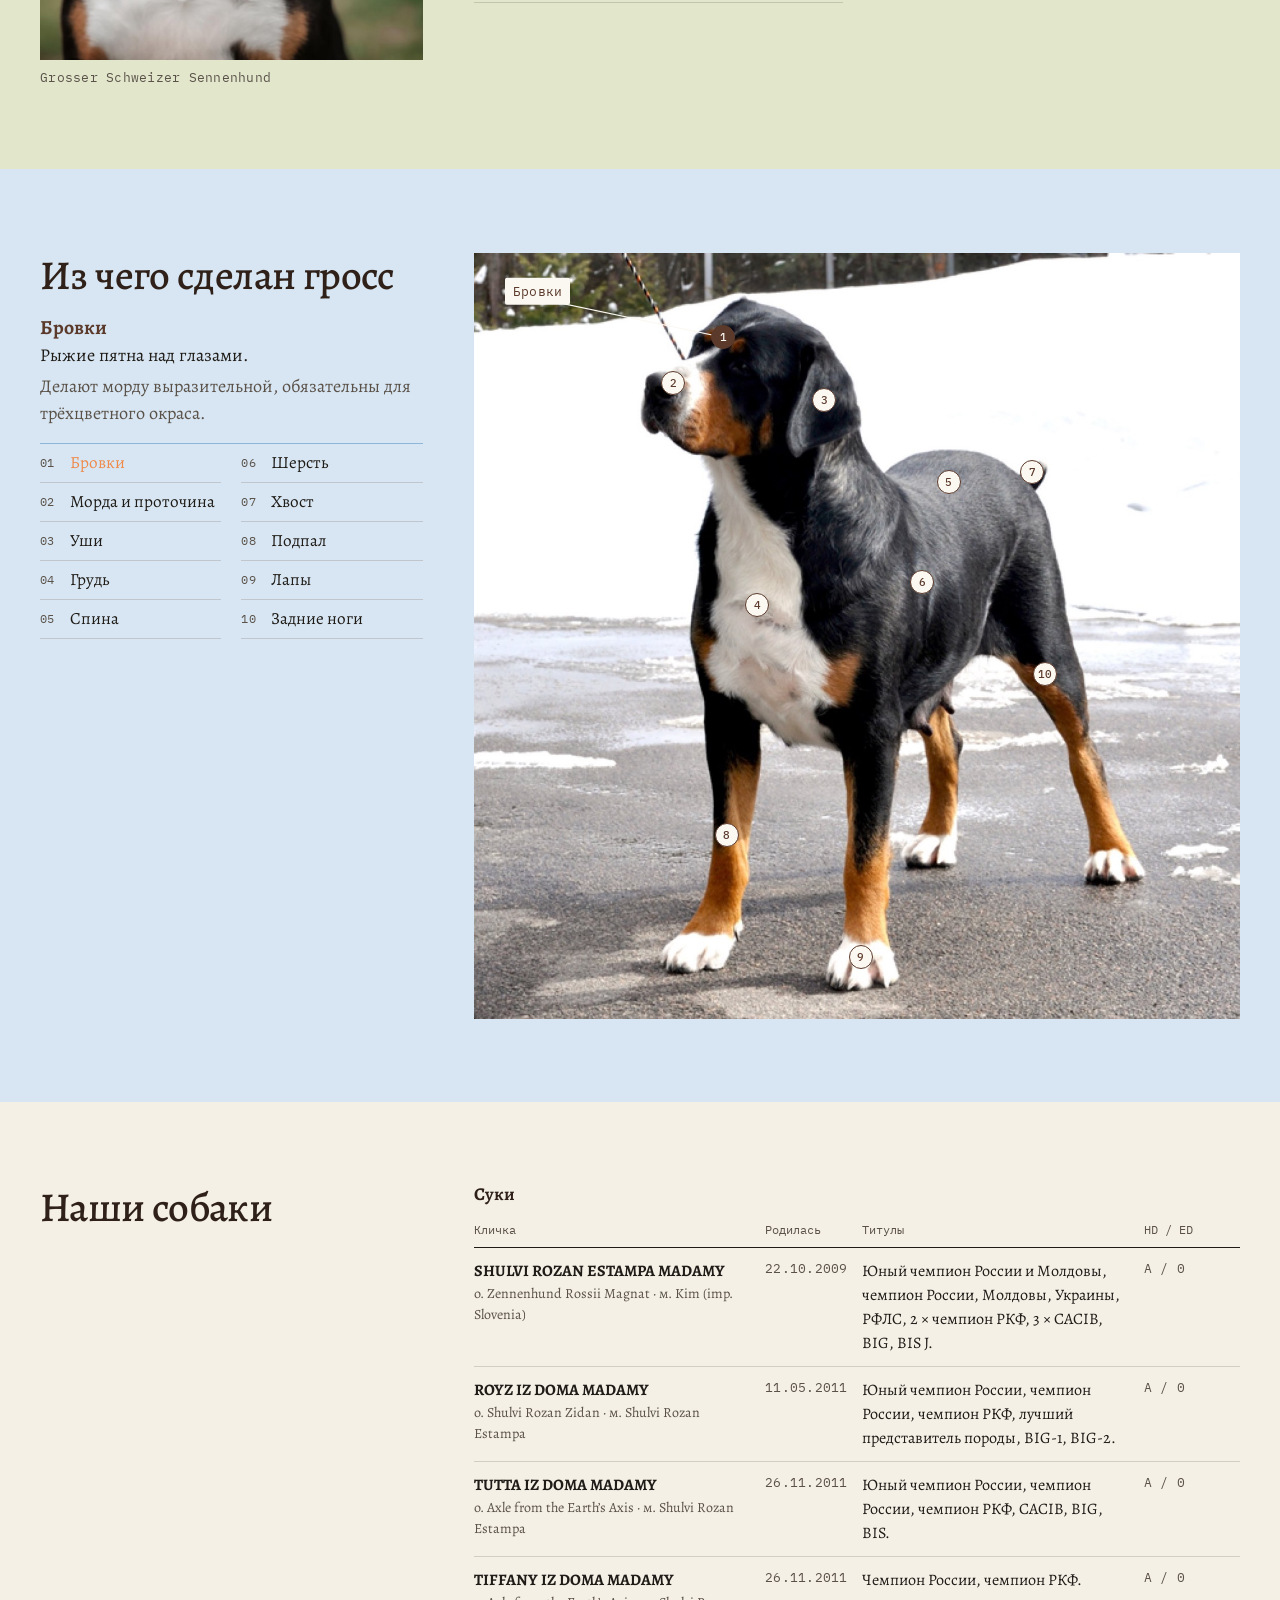
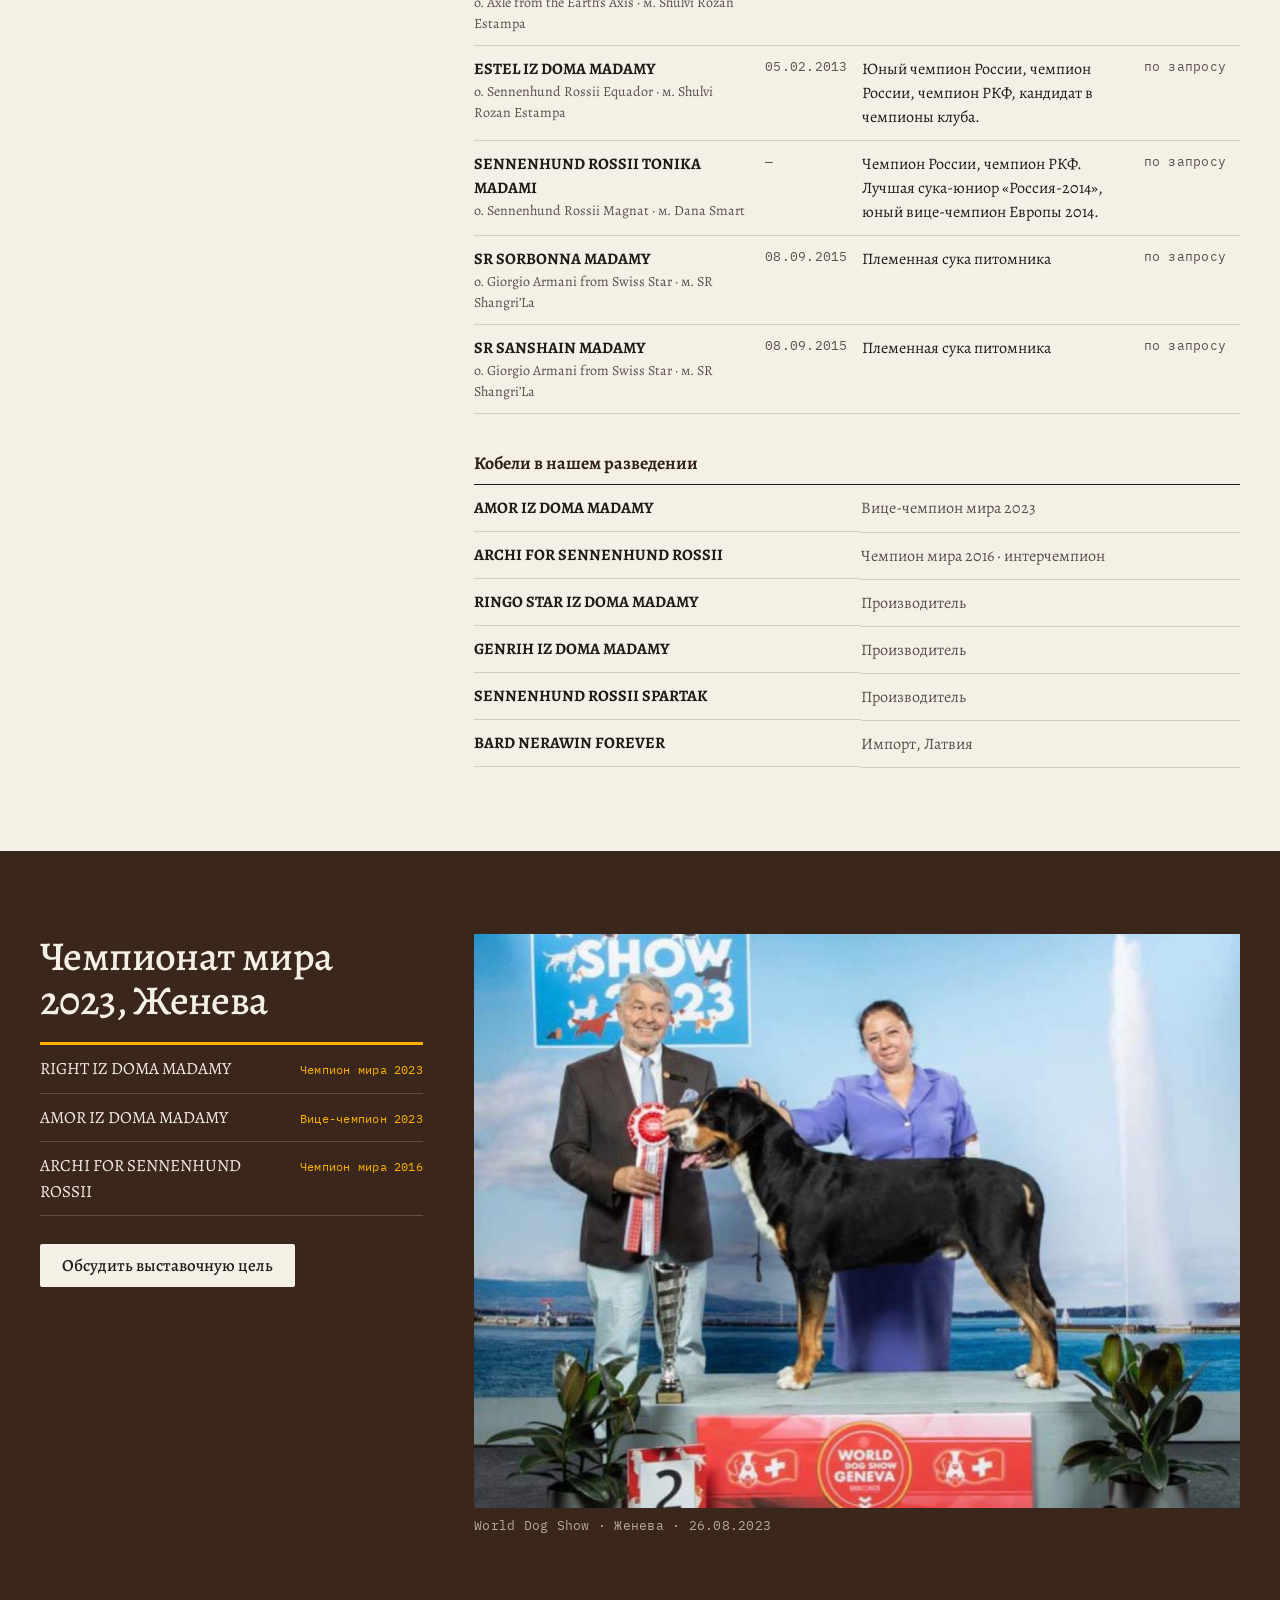
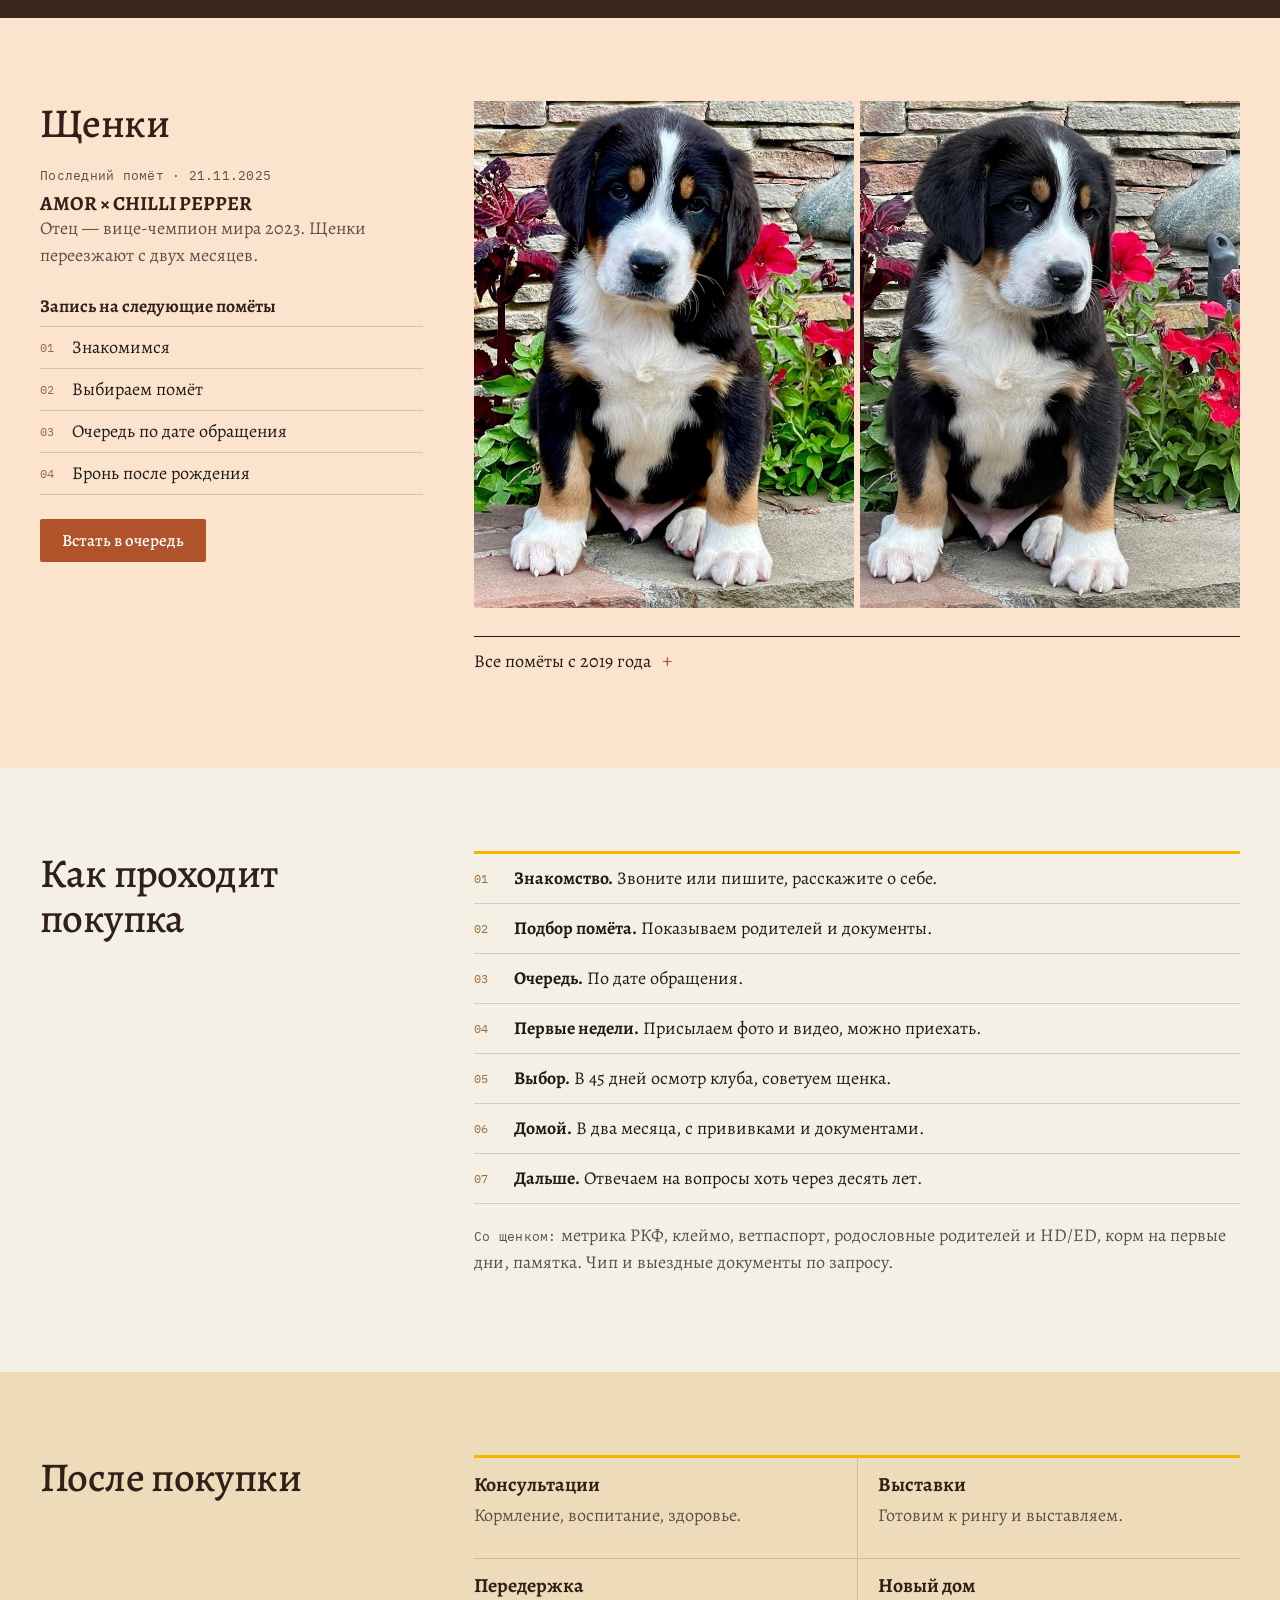
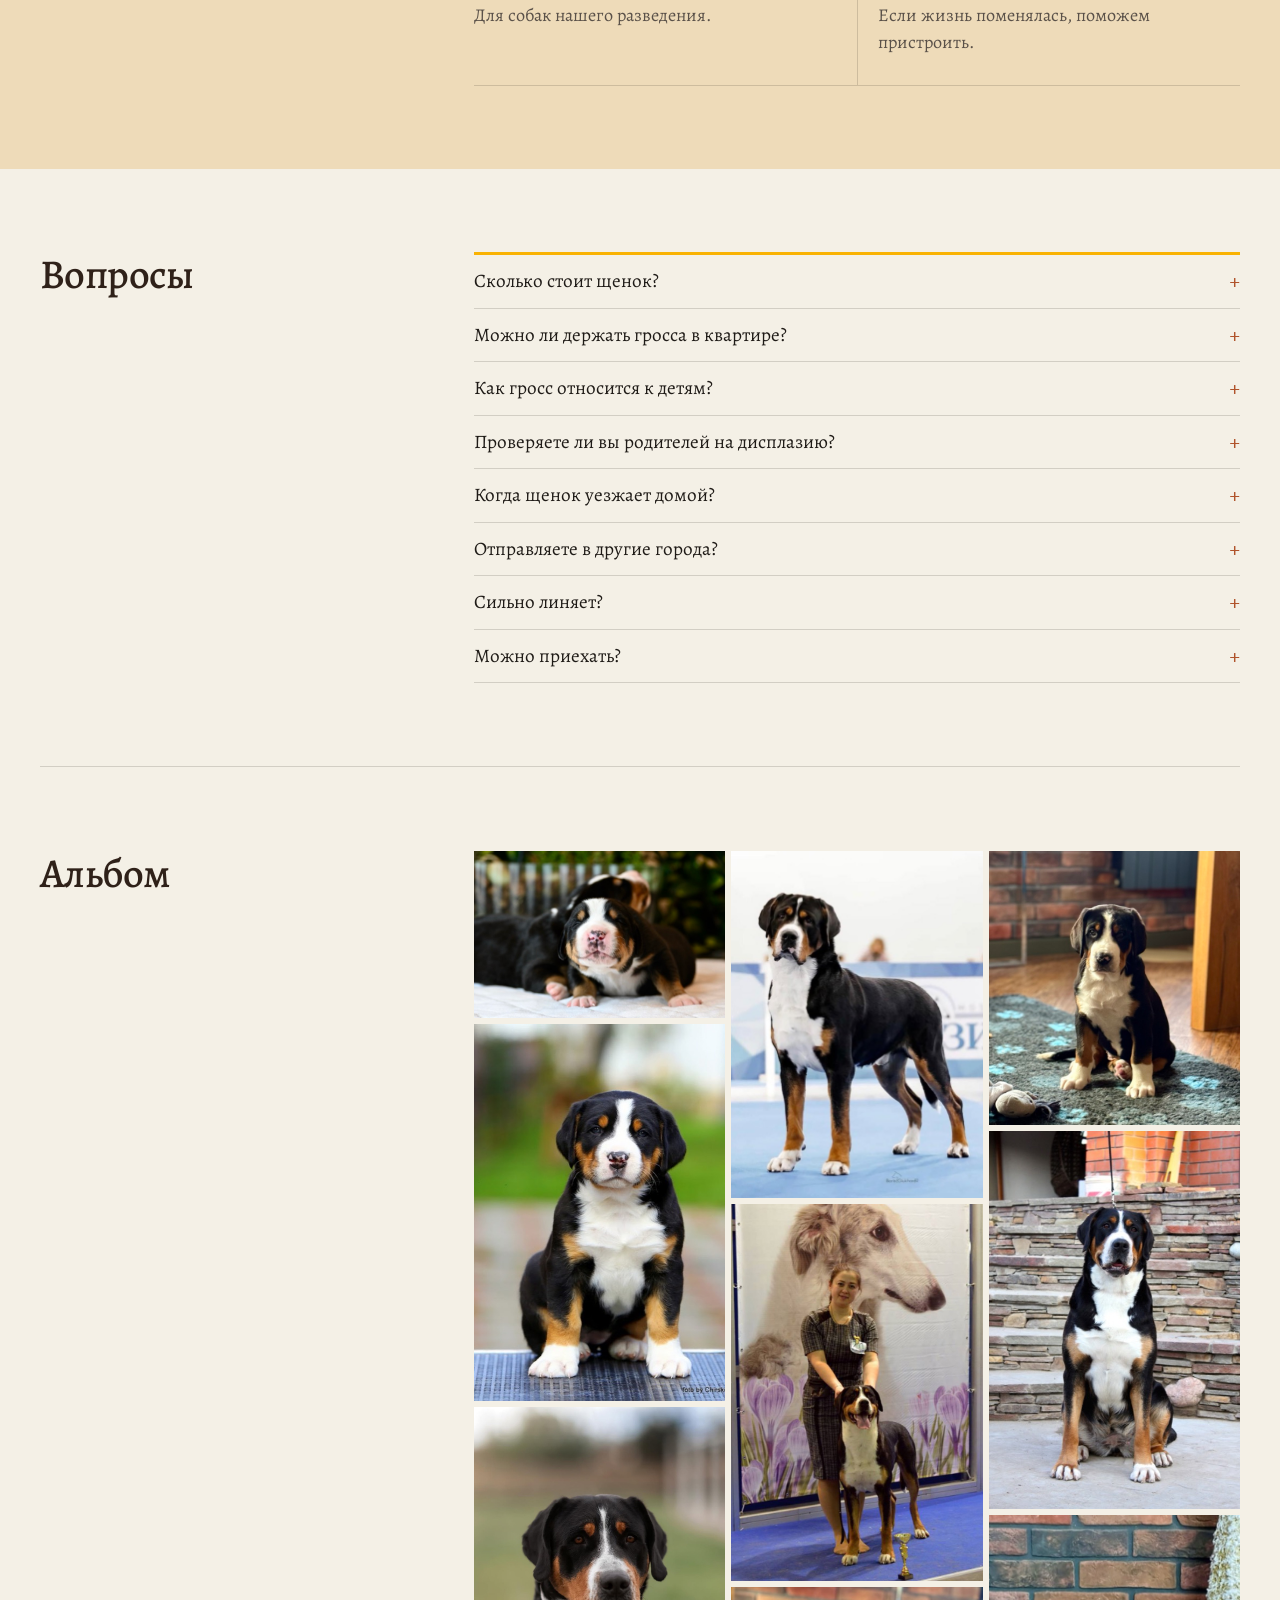
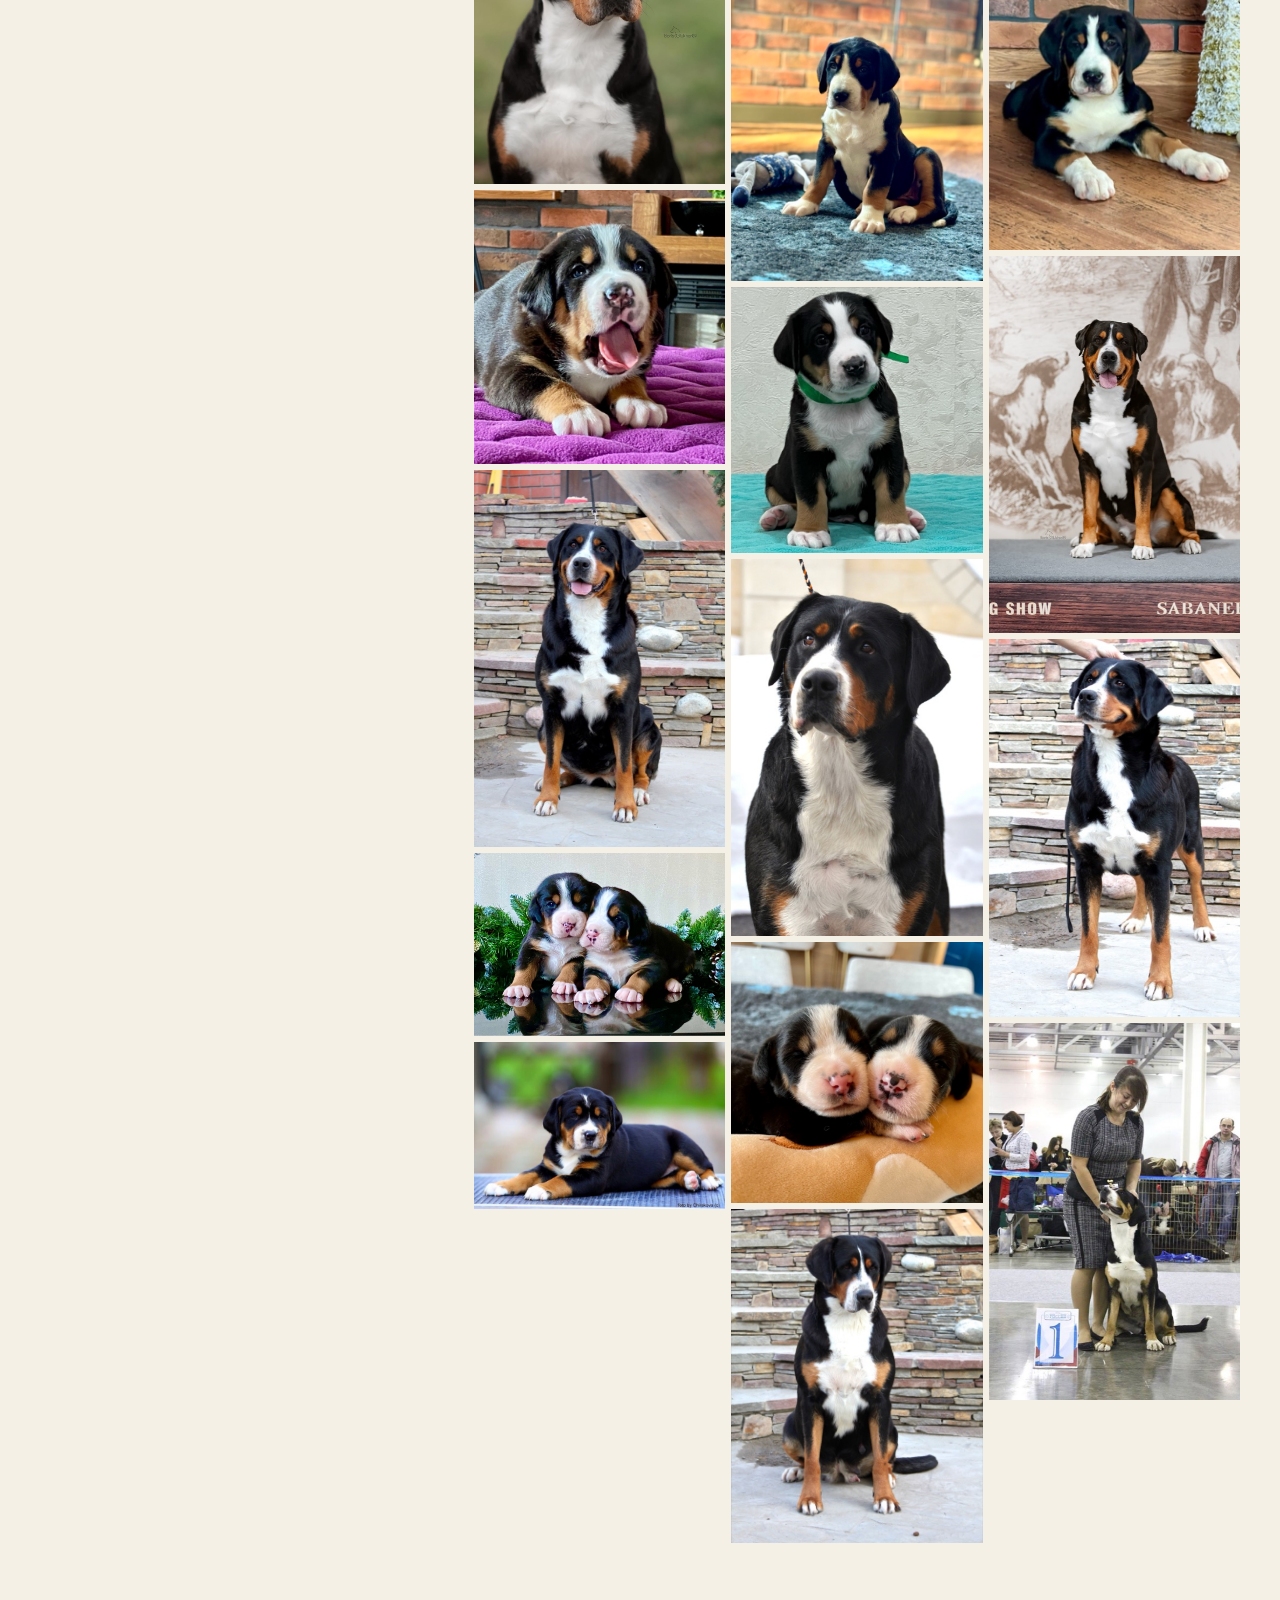
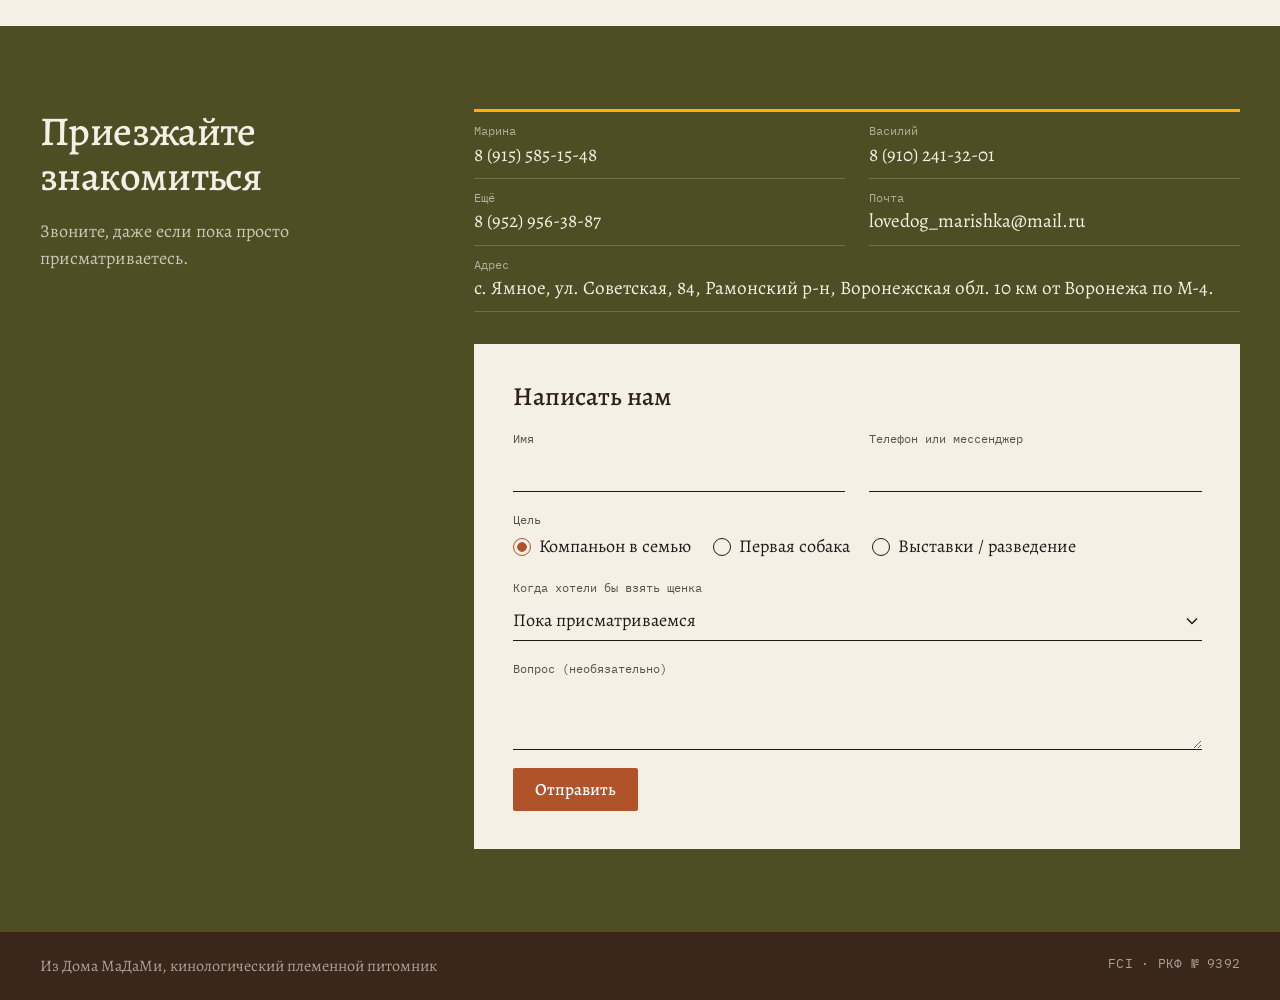
==== commit 330948b4: "Форма заявки на штатной форме Tilda - Сборка делит сайт на два блока T123, между ними ставится форма" ====
--- a/index.html
+++ b/index.html
@@ -308,6 +308,8 @@
       <div class="sec-side">
         <h2>Приезжайте знакомиться</h2>
         <p>Звоните, даже если пока просто присматриваетесь.</p>
+      </div>
+      <div class="sec-body">
         <dl class="contacts">
           <div><dt>Марина</dt><dd><a href="tel:+79155851548">8 (915) 585-15-48</a></dd></div>
           <div><dt>Василий</dt><dd><a href="tel:+79102413201">8 (910) 241-32-01</a></dd></div>
@@ -315,8 +317,8 @@
           <div><dt>Почта</dt><dd><a href="mailto:lovedog_marishka@mail.ru">lovedog_marishka@mail.ru</a></dd></div>
           <div><dt>Адрес</dt><dd>с. Ямное, ул. Советская, 84, Рамонский р-н, Воронежская обл. 10 км от Воронежа по М-4.</dd></div>
         </dl>
-      </div>
-      <form class="sec-body form" id="leadForm" novalidate>
+        <!-- tilda:form-start — в Tilda вместо этой формы стоит штатный блок-форма -->
+        <form class="form" id="leadForm" novalidate>
         <h3>Написать нам</h3>
         <div class="form-row">
           <div class="field">
@@ -351,17 +353,21 @@
         </div>
         <button class="btn btn-primary" type="submit">Отправить</button>
         <p class="form-ok" id="formOk" role="status">Откроется почта с готовым письмом, останется нажать «Отправить».</p>
-      </form>
+        </form>
+        <!-- tilda:form-end -->
+      </div>
     </div>
   </section>
 </main>
 
+<!-- tilda:footer-start -->
 <footer class="footer">
   <div class="wrap">
     <span>Из Дома МаДаМи, кинологический племенной питомник</span>
     <span class="mono">FCI · РКФ № 9392</span>
   </div>
 </footer>
+<!-- tilda:footer-end -->
 
 <div class="lightbox" id="lightbox"><img alt=""></div>
 <script src="main.js"></script>
--- a/styles.css
+++ b/styles.css
@@ -241,7 +241,8 @@
 /* Контакты */
 .contact h2 { color: var(--milk); }
 .contact .sec-side > p { color: rgba(246, 241, 231, .75); }
-.contacts { margin: 20px 0 0; border-top: 3px solid var(--sun); }
+.contacts { margin: 0 0 32px; border-top: 3px solid var(--sun); display: grid; grid-template-columns: 1fr 1fr; column-gap: 24px; }
+.contacts div:last-child { grid-column: 1 / -1; }
 .contacts div { padding: 9px 0; border-bottom: 1px solid rgba(246, 241, 231, .2); }
 .contacts dt { font: 400 12px/1.6 var(--mono); color: rgba(246, 241, 231, .6); }
 .contacts dd { margin: 0; font-size: 19px; }
@@ -252,13 +253,26 @@
 .form-row { display: grid; grid-template-columns: 1fr 1fr; gap: 24px; }
 .field { display: grid; gap: 4px; border: 0; padding: 0; margin: 0; min-width: 0; }
 .field label, .field legend { font: 400 12px/1.6 var(--mono); color: var(--ink-soft); padding: 0; }
-.field input, .field select, .field textarea {
+.field input:not([type="radio"]), .field select, .field textarea {
   font: inherit; font-size: 18px; padding: 6px 0; border: 0; border-bottom: 1px solid var(--ink); border-radius: 0; background: transparent; color: var(--ink); width: 100%;
-}
-.field input:focus, .field select:focus, .field textarea:focus { outline: none; border-bottom-color: var(--rust); }
+  -webkit-appearance: none; appearance: none; box-shadow: none;
+}
+/* Свой значок у списка — в Safari системный выглядит чужим */
+.field select {
+  padding-right: 28px; cursor: pointer;
+  background: url("data:image/svg+xml,%3Csvg xmlns='http://www.w3.org/2000/svg' width='12' height='8' viewBox='0 0 12 8' fill='none' stroke='%231f1b17' stroke-width='1.5'%3E%3Cpath d='M1 1.5l5 5 5-5'/%3E%3C/svg%3E") right 4px center / 12px 8px no-repeat;
+}
+.field input:not([type="radio"]):focus, .field select:focus, .field textarea:focus { outline: none; border-bottom-color: var(--rust); }
 .radios { display: flex; flex-wrap: wrap; gap: 6px 22px; padding-top: 4px; }
 .field label.radio { font: 400 18px/1.5 var(--serif); color: var(--ink); display: flex; gap: 8px; align-items: center; cursor: pointer; }
-.radio input { accent-color: var(--rust); margin: 0; }
+/* Переключатели: фиксированный размер, чтобы ни Safari, ни стили Tilda их не растягивали */
+.field .radio input[type="radio"] {
+  -webkit-appearance: none; appearance: none; flex: none; box-sizing: border-box;
+  width: 18px; height: 18px; min-width: 18px; margin: 0; padding: 0;
+  border: 1.5px solid var(--ink); border-radius: 50%; background: transparent; cursor: pointer;
+}
+.field .radio input[type="radio"]:checked { border-color: var(--rust); background: radial-gradient(circle, var(--rust) 0 4.5px, transparent 5px); }
+.field .radio input[type="radio"]:focus-visible { outline: 2px solid var(--sky-deep); outline-offset: 2px; }
 .radios .radio { flex: 0 0 auto; white-space: nowrap; }
 .form .btn { justify-self: start; }
 .form-ok { display: none; font-size: 16px; color: var(--olive); margin: 0; }
@@ -291,7 +305,7 @@
 @media (max-width: 640px) {
   body { font-size: 17px; }
   .header-phone { display: none; }
-  .cols3, .cols2, .fit, .form-row { grid-template-columns: 1fr; }
+  .cols3, .cols2, .fit, .form-row, .contacts { grid-template-columns: 1fr; }
   .cols3 > div, .cols2 > div, .cols2 > div:nth-child(even) { padding: 14px 0; border-left: 0; }
   .cols3 > div + div { padding-left: 0; border-left: 0; border-top: 1px solid var(--line); }
   .cols2 > div:nth-child(even) { padding-left: 0; }
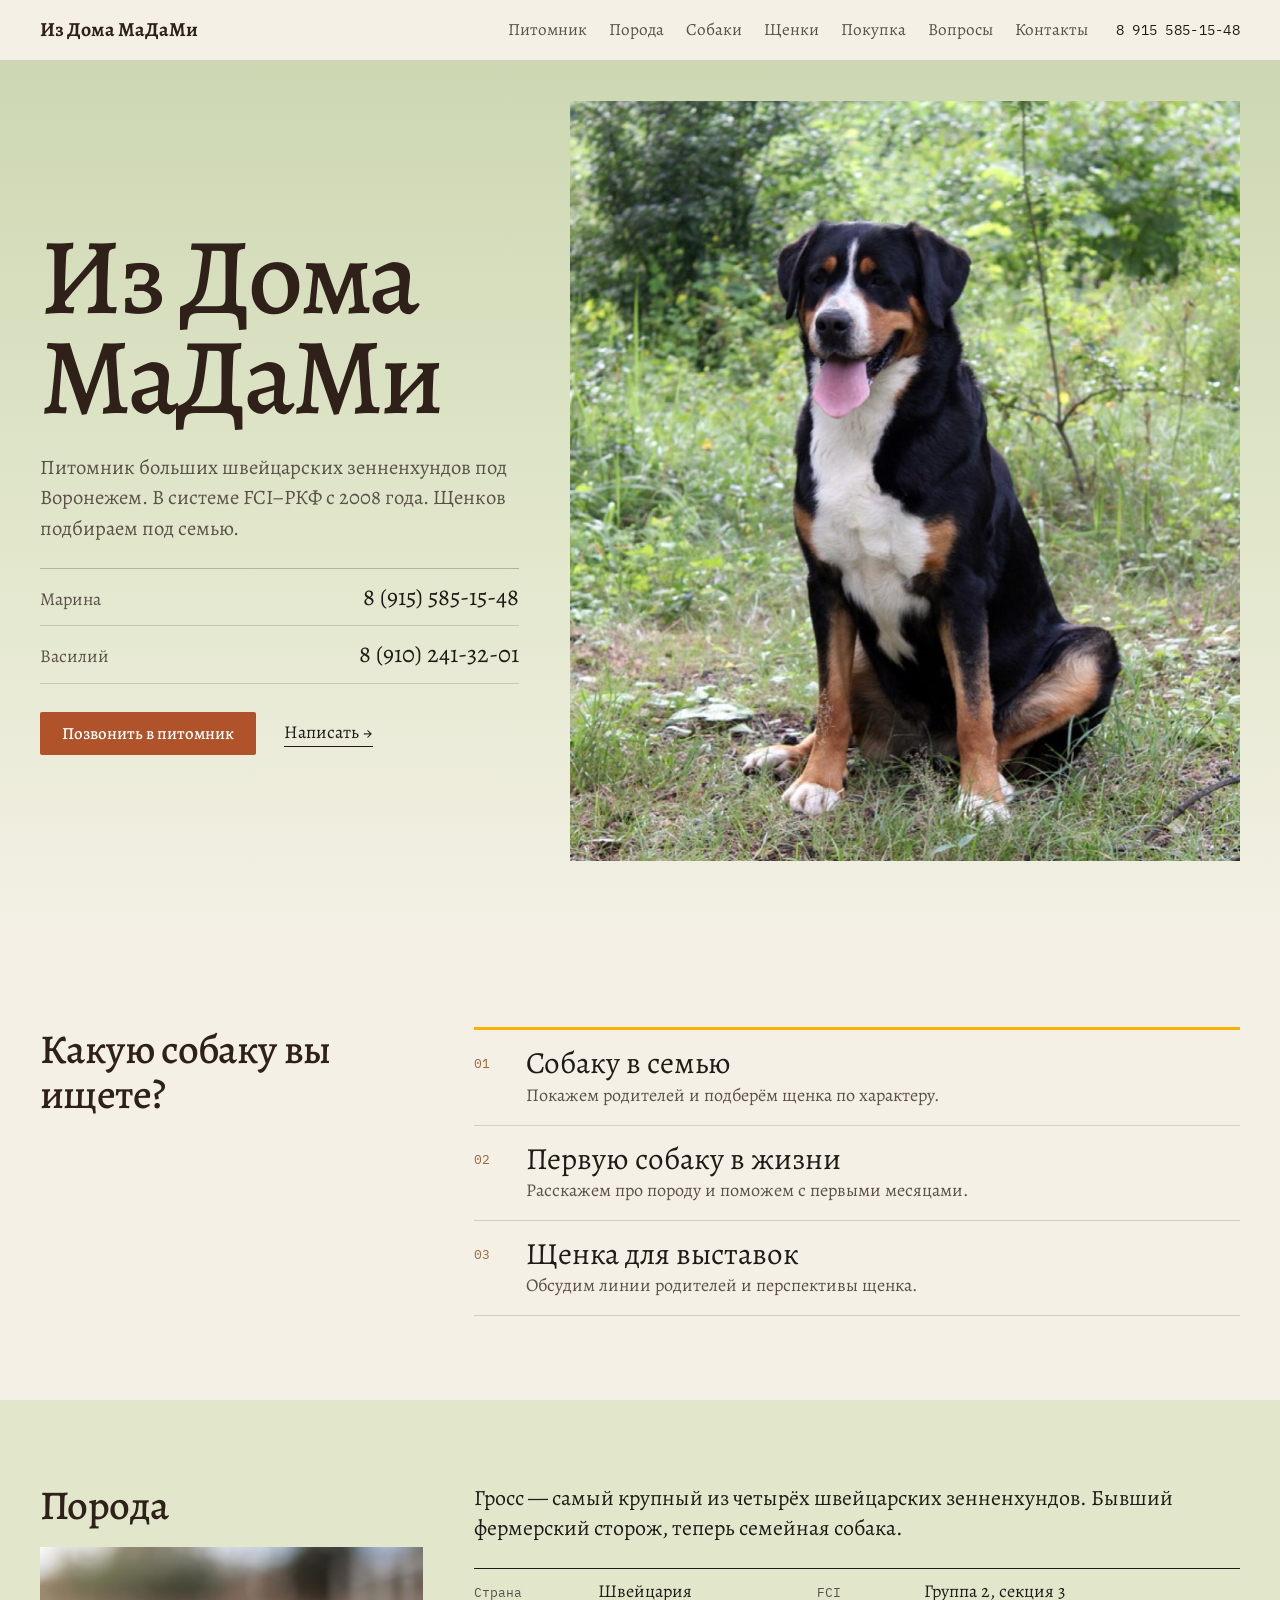
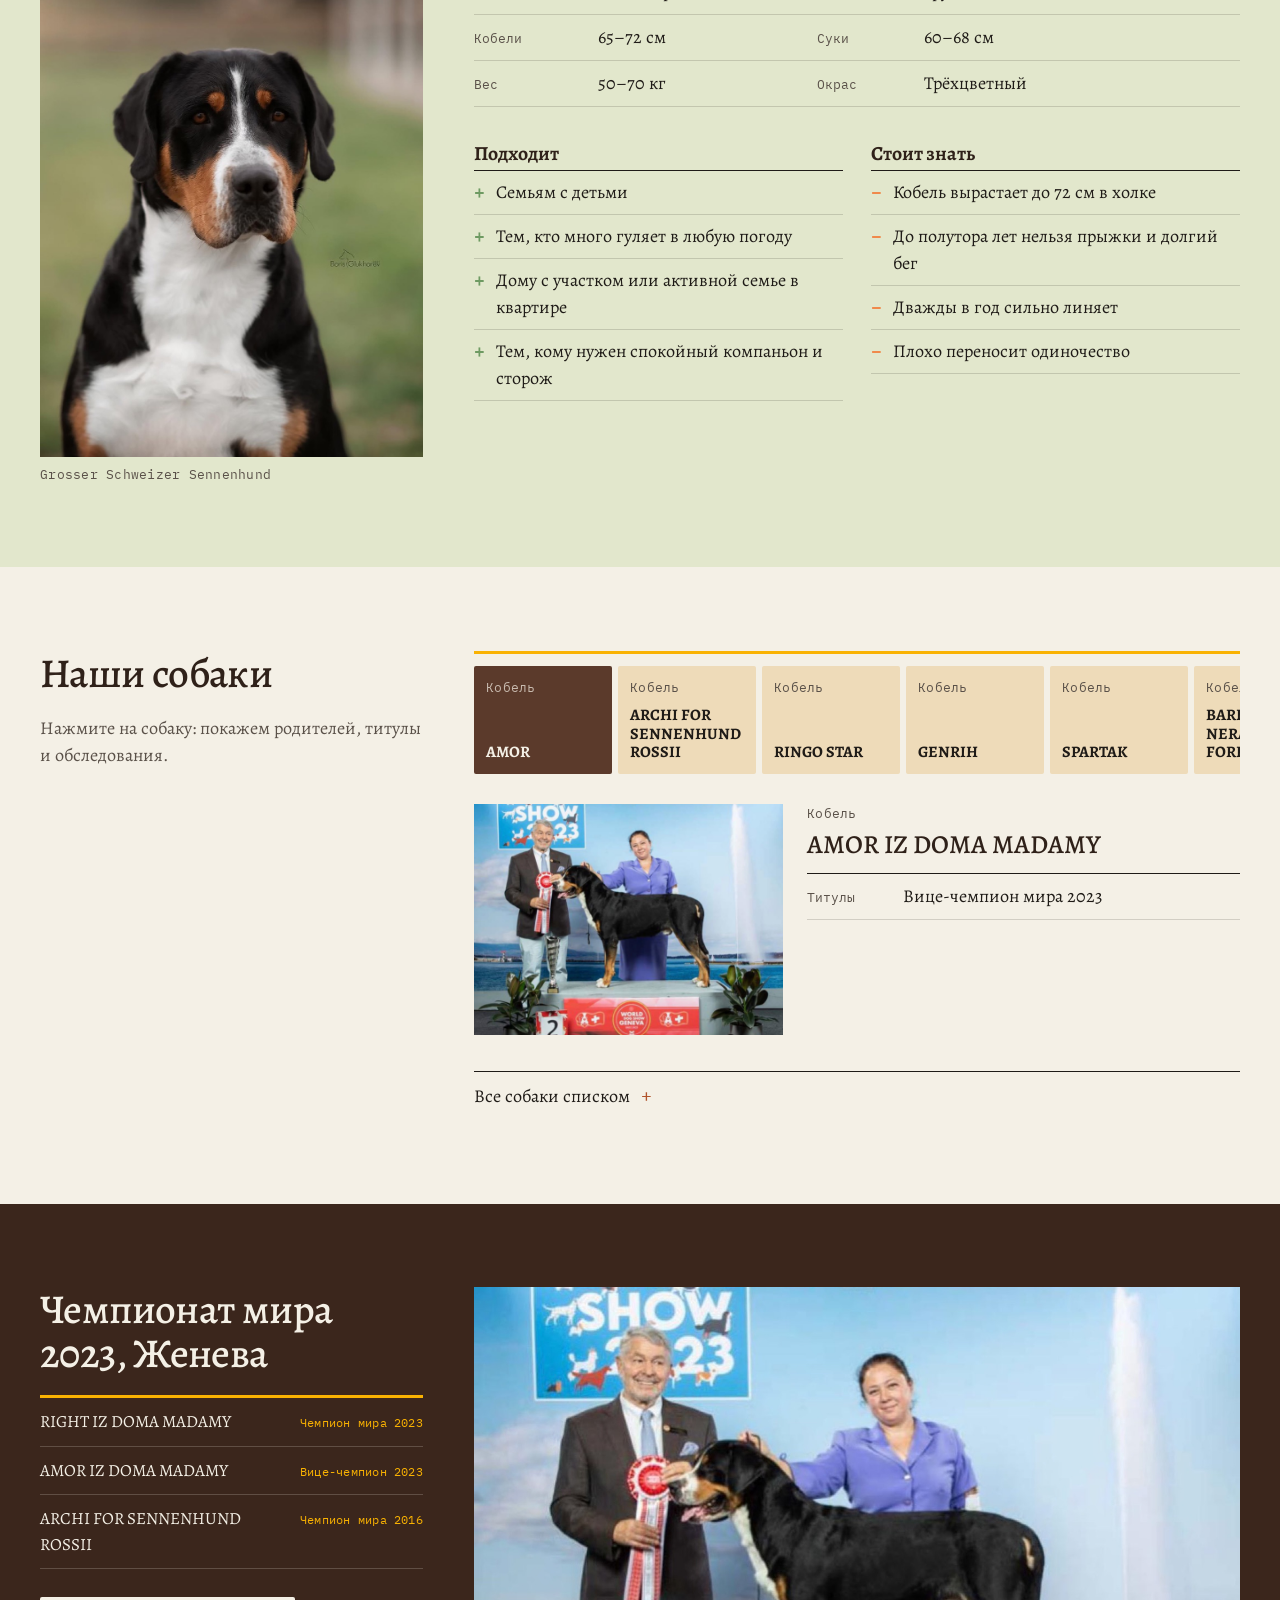
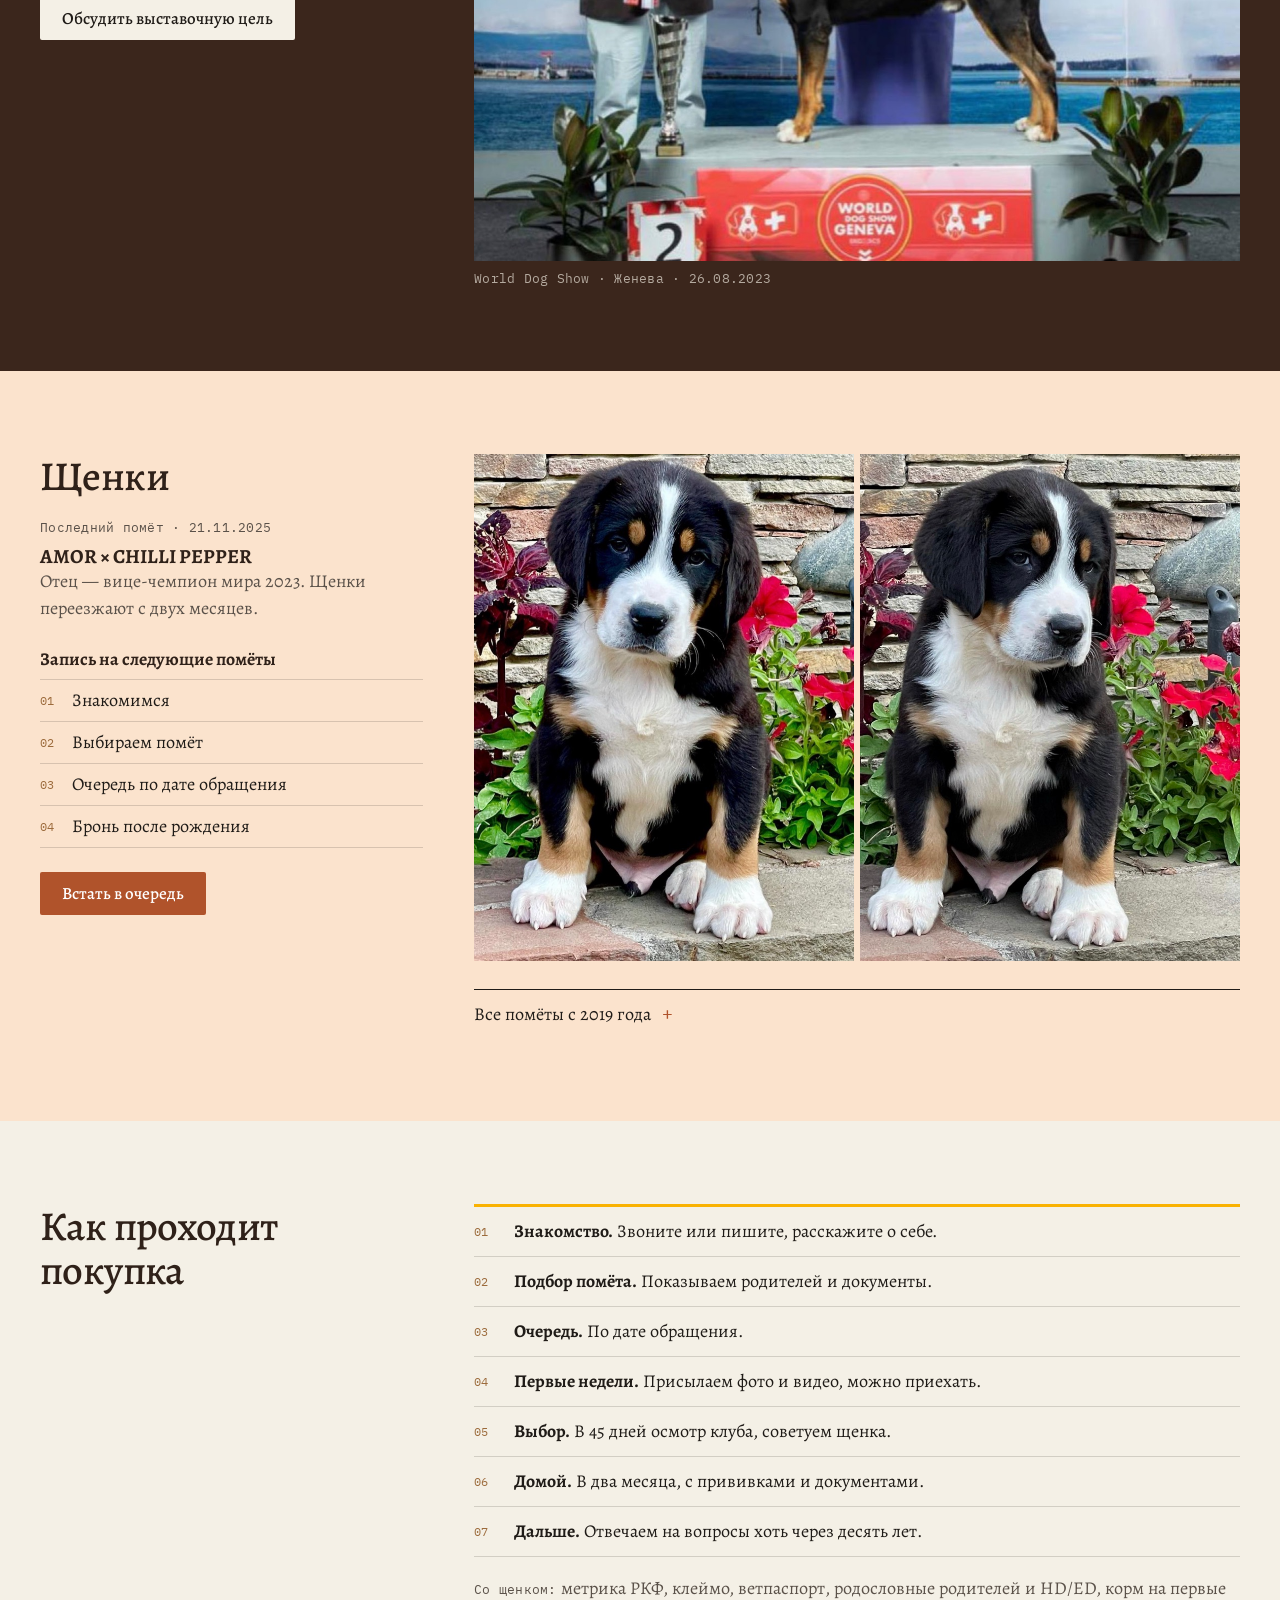
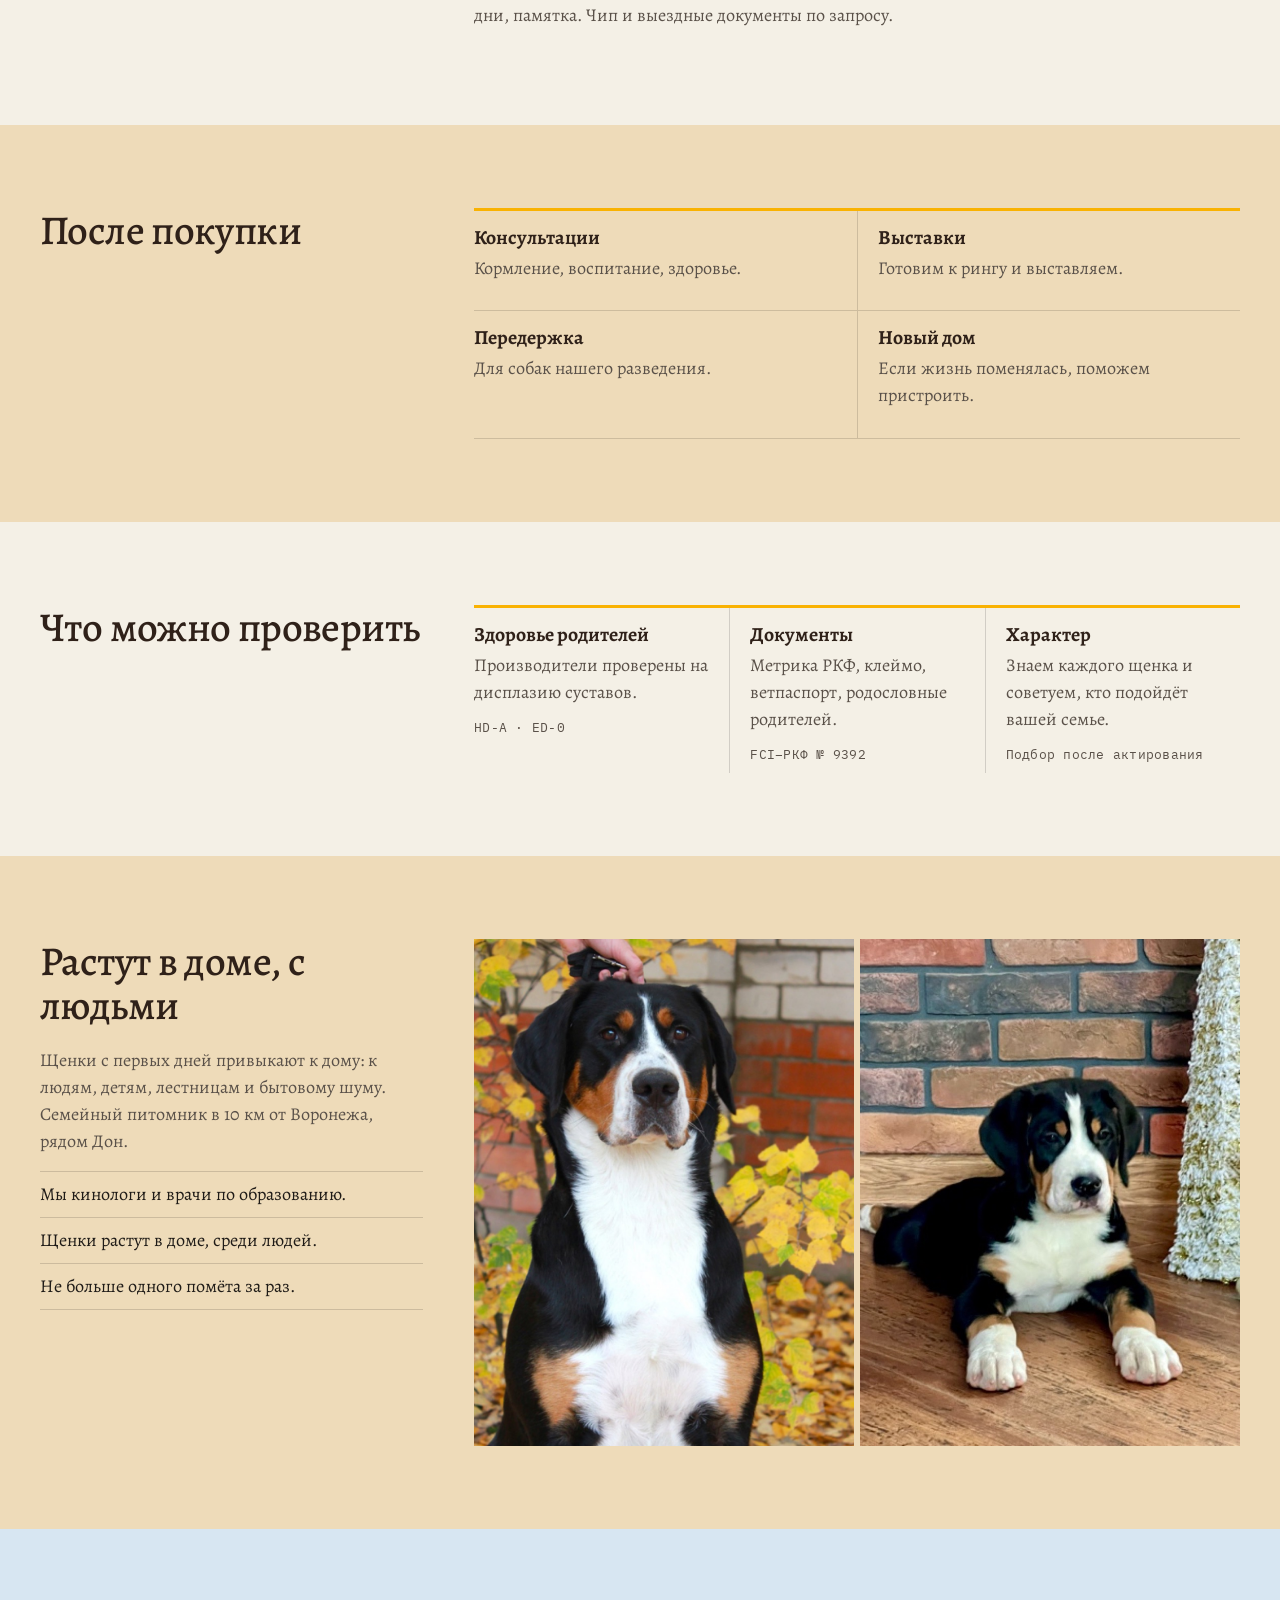
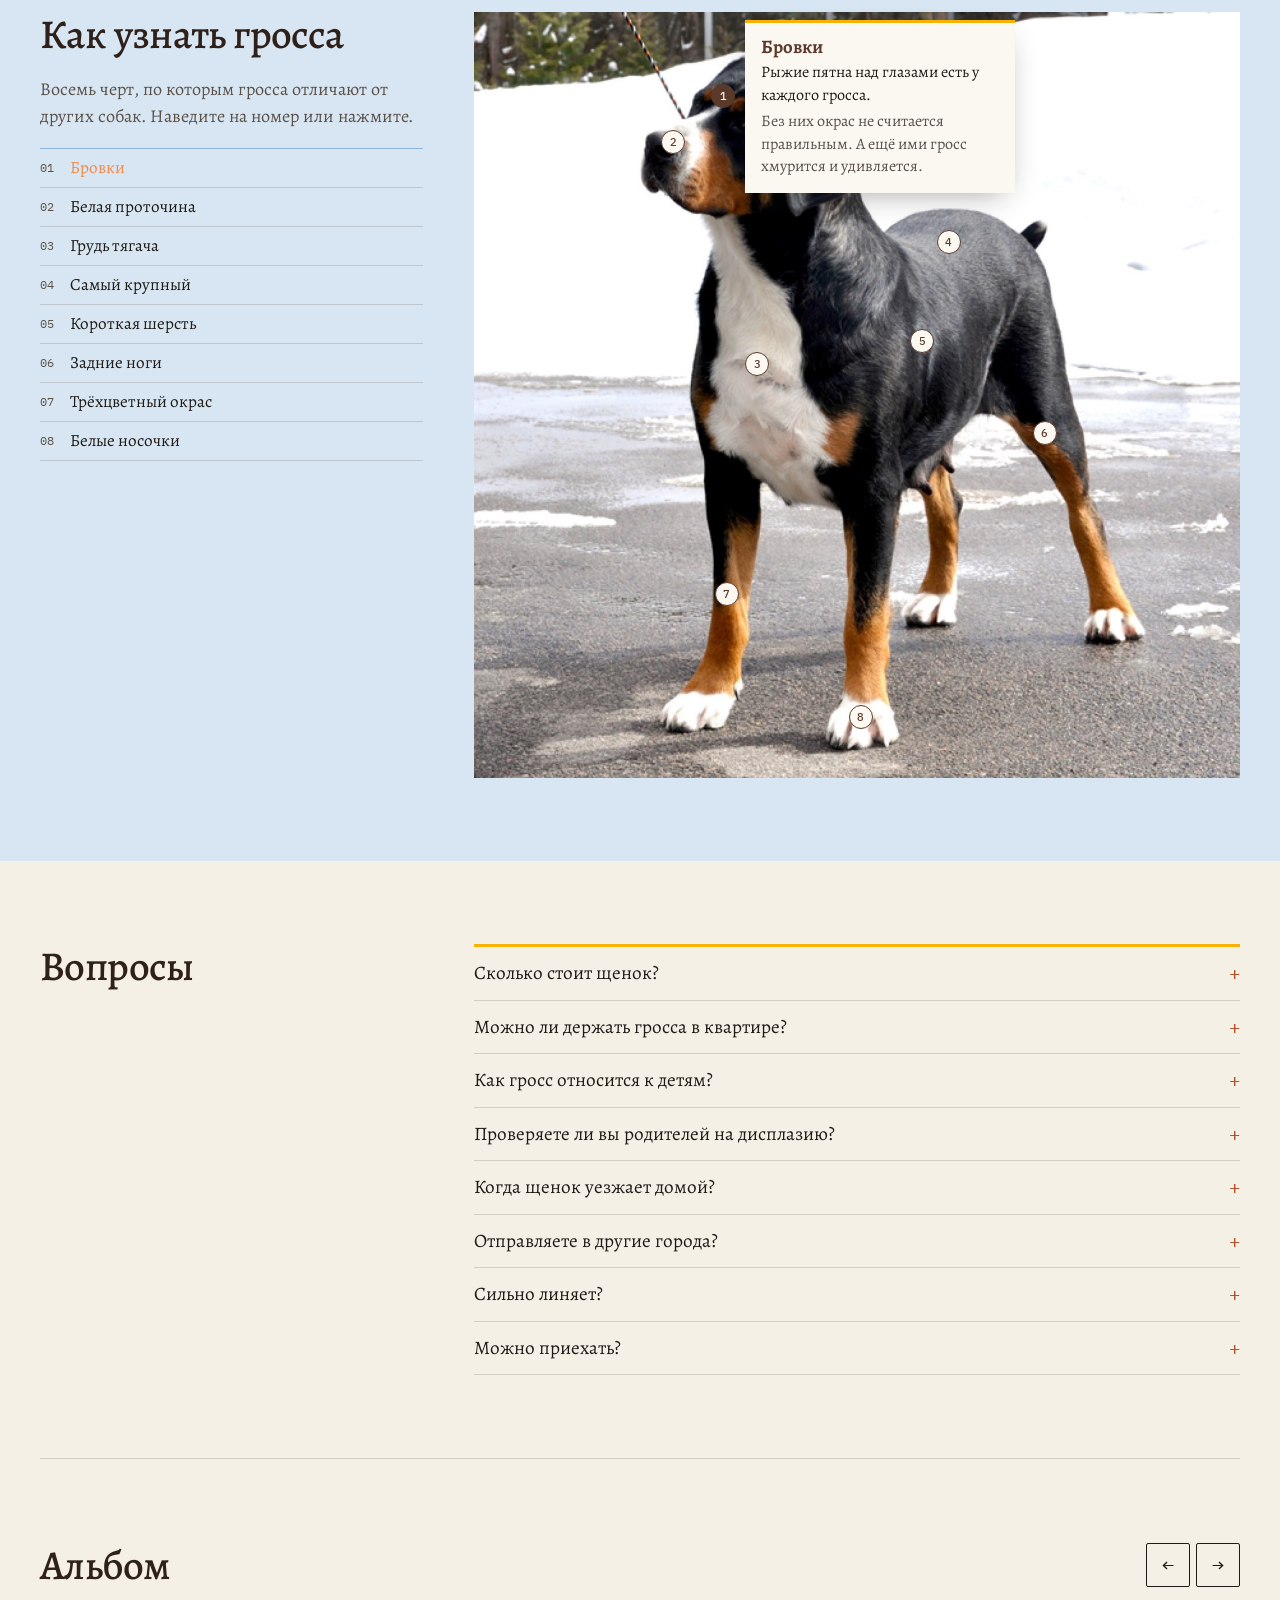
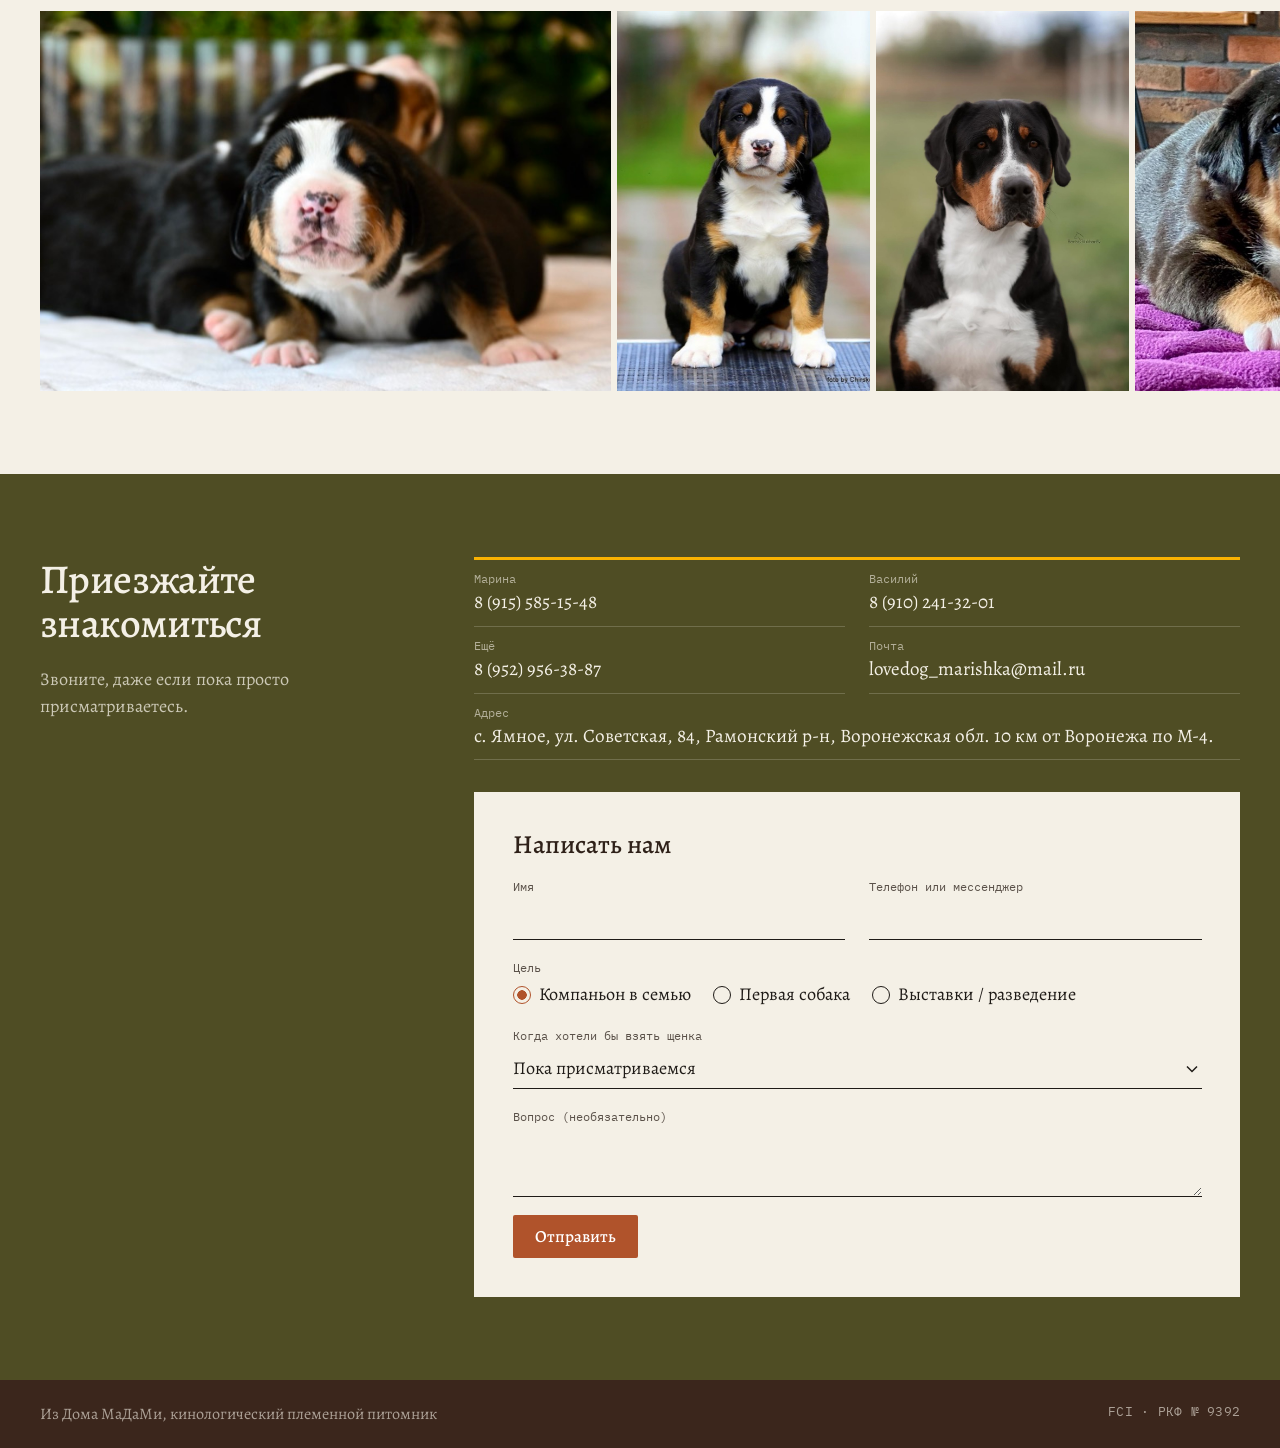
==== commit 68882bad: "Правки по кастдеву Вовы - Порядок под путь покупателя: порода → наши собаки → чемпионат → щенки → по" ====
--- a/index.html
+++ b/index.html
@@ -33,18 +33,17 @@
 <main id="top">
 
   <!-- ОБЛОЖКА -->
-  <section class="bg-sky hero-wrap">
+  <section class="hero-wrap">
   <div class="hero">
     <div class="hero-text">
-      <p class="mono hero-meta">FCI · РКФ № 9392 · с 2008 · Воронеж</p>
       <h1>Из Дома<br>МаДаМи</h1>
-      <p class="hero-sub">Питомник больших швейцарских зенненхундов. Собаки живут с нами в доме, щенков подбираем под семью.</p>
+      <p class="hero-sub">Питомник больших швейцарских зенненхундов под Воронежем. В системе FCI–РКФ с 2008 года. Щенков подбираем под семью.</p>
       <dl class="hero-phones">
         <div><dt>Марина</dt><dd><a href="tel:+79155851548">8 (915) 585-15-48</a></dd></div>
         <div><dt>Василий</dt><dd><a href="tel:+79102413201">8 (910) 241-32-01</a></dd></div>
       </dl>
       <div class="hero-actions">
-        <a class="btn btn-primary" href="tel:+79155851548">Позвонить Марине</a>
+        <a class="btn btn-primary" href="tel:+79155851548" id="heroCall">Позвонить в питомник</a>
         <a class="link-arrow" href="#contact">Написать</a>
       </div>
     </div>
@@ -53,18 +52,6 @@
     </figure>
   </div>
   </section>
-
-  <!-- ЛЕНТА ФОТО -->
-  <div class="band-wrap">
-  <div class="band" aria-label="Наши собаки">
-    <img src="img/g21.jpg" alt="Новорождённые щенки" loading="lazy">
-    <img src="img/g19.jpg" alt="Щенок зевает" loading="lazy">
-    <img src="img/g12.jpg" alt="Щенок стоит" loading="lazy">
-    <img src="img/g06.jpg" alt="Взрослый гросс сидит на ступенях" loading="lazy">
-    <img src="img/g10.jpg" alt="Взрослый гросс у каменной стены" loading="lazy">
-    <img src="img/g25.jpg" alt="Щенок в зелёном ошейнике" loading="lazy">
-  </div>
-  </div>
 
   <!-- КАКУЮ СОБАКУ -->
   <section class="section bg-milk">
@@ -76,49 +63,6 @@
           <li><a href="#breed"><span class="toc-n mono">02</span><span class="toc-t">Первую собаку в жизни</span><span class="toc-d">Расскажем про породу и поможем с первыми месяцами.</span></a></li>
           <li><a href="#champ"><span class="toc-n mono">03</span><span class="toc-t">Щенка для выставок</span><span class="toc-d">Обсудим линии родителей и перспективы щенка.</span></a></li>
         </ul>
-      </div>
-    </div>
-  </section>
-
-  <!-- ПИТОМНИК -->
-  <section class="section bg-wood" id="home">
-    <div class="wrap sec">
-      <div class="sec-side">
-        <h2>Собаки живут дома</h2>
-        <p>Семейный питомник в 10 км от Воронежа, рядом Дон. Название сложилось из первых букв наших имён.</p>
-        <ul class="plain">
-          <li>Мы кинологи и врачи по образованию.</li>
-          <li>Щенки растут в доме, среди людей.</li>
-          <li>Не больше одного помёта за раз.</li>
-        </ul>
-      </div>
-      <div class="sec-body pair">
-        <img src="img/autumn.jpg" alt="Взрослый гросс на фоне осенней листвы" loading="lazy">
-        <img src="img/puppy-floor.jpg" alt="Щенок гросса на деревянном полу" loading="lazy">
-      </div>
-    </div>
-  </section>
-
-  <!-- ПРОВЕРКИ -->
-  <section class="section bg-milk" id="trust">
-    <div class="wrap sec">
-      <h2>Что можно проверить</h2>
-      <div class="sec-body cols3">
-        <div>
-          <h3>Здоровье родителей</h3>
-          <p>Производители проверены на дисплазию суставов.</p>
-          <p class="mono">HD-A · ED-0</p>
-        </div>
-        <div>
-          <h3>Документы</h3>
-          <p>Метрика РКФ, клеймо, ветпаспорт, родословные родителей.</p>
-          <p class="mono">FCI–РКФ № 9392</p>
-        </div>
-        <div>
-          <h3>Характер</h3>
-          <p>Знаем каждого щенка и советуем, кто подойдёт вашей семье.</p>
-          <p class="mono">Подбор после актирования</p>
-        </div>
       </div>
     </div>
   </section>
@@ -164,41 +108,28 @@
     </div>
   </section>
 
-  <!-- АНАТОМИЯ -->
-  <section class="section bg-sky plate" id="anatomy">
-    <div class="wrap sec">
-      <div class="sec-side">
-        <h2>Из чего сделан гросс</h2>
-        <div class="plate-note" id="anatCard" aria-live="polite"></div>
-        <ol class="plate-legend" id="anatLegend"></ol>
-      </div>
-      <div class="sec-body">
-        <div class="plate-stage" id="anatStage">
-          <img src="img/standard.jpg" alt="Большой швейцарский зенненхунд в выставочной стойке">
-          <svg class="plate-lines" viewBox="0 0 100 100" preserveAspectRatio="none" aria-hidden="true">
-            <line id="anatLine" x1="0" y1="0" x2="0" y2="0"/>
-          </svg>
-          <div id="anatDots"></div>
-          <span class="plate-label mono" id="anatLabel"></span>
-        </div>
-      </div>
-    </div>
-  </section>
-
   <!-- СОБАКИ -->
   <section class="section bg-milk" id="dogs">
     <div class="wrap sec">
-      <h2>Наши собаки</h2>
-      <div class="sec-body">
-        <h3 class="table-title">Суки</h3>
-        <table class="catalog">
-          <thead><tr><th>Кличка</th><th>Родилась</th><th>Титулы</th><th>HD / ED</th></tr></thead>
-          <tbody id="dogsTable"></tbody>
-        </table>
-        <h3 class="table-title">Кобели в нашем разведении</h3>
-        <table class="catalog">
-          <tbody id="malesTable"></tbody>
-        </table>
+      <div class="sec-side">
+        <h2>Наши собаки</h2>
+        <p>Нажмите на собаку: покажем родителей, титулы и обследования.</p>
+      </div>
+      <div class="sec-body">
+        <div class="dog-strip" id="dogStrip"></div>
+        <div class="dog-card" id="dogCard" aria-live="polite"></div>
+        <details class="registry">
+          <summary>Все собаки списком</summary>
+          <h3 class="table-title">Суки</h3>
+          <table class="catalog">
+            <thead><tr><th>Кличка</th><th>Родилась</th><th>Титулы</th><th>HD / ED</th></tr></thead>
+            <tbody id="dogsTable"></tbody>
+          </table>
+          <h3 class="table-title">Кобели в нашем разведении</h3>
+          <table class="catalog">
+            <tbody id="malesTable"></tbody>
+          </table>
+        </details>
       </div>
     </div>
   </section>
@@ -286,6 +217,69 @@
     </div>
   </section>
 
+  <!-- ПРОВЕРКИ -->
+  <section class="section bg-milk" id="trust">
+    <div class="wrap sec">
+      <h2>Что можно проверить</h2>
+      <div class="sec-body cols3">
+        <div>
+          <h3>Здоровье родителей</h3>
+          <p>Производители проверены на дисплазию суставов.</p>
+          <p class="mono">HD-A · ED-0</p>
+        </div>
+        <div>
+          <h3>Документы</h3>
+          <p>Метрика РКФ, клеймо, ветпаспорт, родословные родителей.</p>
+          <p class="mono">FCI–РКФ № 9392</p>
+        </div>
+        <div>
+          <h3>Характер</h3>
+          <p>Знаем каждого щенка и советуем, кто подойдёт вашей семье.</p>
+          <p class="mono">Подбор после актирования</p>
+        </div>
+      </div>
+    </div>
+  </section>
+
+  <!-- ПИТОМНИК -->
+  <section class="section bg-wood" id="home">
+    <div class="wrap sec">
+      <div class="sec-side">
+        <h2>Растут в доме, с людьми</h2>
+        <p>Щенки с первых дней привыкают к дому: к людям, детям, лестницам и бытовому шуму. Семейный питомник в 10 км от Воронежа, рядом Дон.</p>
+        <ul class="plain">
+          <li>Мы кинологи и врачи по образованию.</li>
+          <li>Щенки растут в доме, среди людей.</li>
+          <li>Не больше одного помёта за раз.</li>
+        </ul>
+      </div>
+      <div class="sec-body pair">
+        <img src="img/autumn.jpg" alt="Взрослый гросс на фоне осенней листвы" loading="lazy">
+        <img src="img/puppy-floor.jpg" alt="Щенок гросса на деревянном полу" loading="lazy">
+      </div>
+    </div>
+  </section>
+
+  <!-- АНАТОМИЯ -->
+  <section class="section bg-sky plate" id="anatomy">
+    <div class="wrap sec">
+      <div class="sec-side">
+        <h2>Как узнать гросса</h2>
+        <p>Восемь черт, по которым гросса отличают от других собак. Наведите на номер или нажмите.</p>
+        <ol class="plate-legend" id="anatLegend"></ol>
+      </div>
+      <div class="sec-body">
+        <div class="plate-stage" id="anatStage">
+          <div class="plate-photo">
+            <img src="img/standard.jpg" alt="Большой швейцарский зенненхунд в выставочной стойке">
+            <div id="anatDots"></div>
+          </div>
+          <div class="plate-pop" id="anatPop" role="status" aria-live="polite"></div>
+        </div>
+      </div>
+    </div>
+  </section>
+
   <!-- ВОПРОСЫ -->
   <section class="section bg-milk" id="faq">
     <div class="wrap sec">
@@ -295,11 +289,15 @@
   </section>
 
   <!-- АЛЬБОМ -->
-  <section class="section bg-milk" id="gallery">
-    <div class="wrap sec">
+  <section class="section bg-milk album" id="gallery">
+    <div class="wrap album-head">
       <h2>Альбом</h2>
-      <div class="sec-body gallery" id="gallery-grid"></div>
-    </div>
+      <div class="album-nav">
+        <button type="button" class="album-btn" data-dir="-1" aria-label="Назад">←</button>
+        <button type="button" class="album-btn" data-dir="1" aria-label="Вперёд">→</button>
+      </div>
+    </div>
+    <div class="album-strip" id="gallery-grid"></div>
   </section>
 
   <!-- КОНТАКТЫ -->
--- a/styles.css
+++ b/styles.css
@@ -67,7 +67,8 @@
 .section { padding: var(--pad) 0; }
 .bg-milk + .bg-milk .sec { border-top: 1px solid var(--line); padding-top: var(--pad); }
 .bg-milk + .bg-milk { padding-top: 0; }
-.sec { display: grid; grid-template-columns: 4fr 8fr; gap: var(--gap); align-items: start; }
+.sec { display: grid; grid-template-columns: minmax(0, 4fr) minmax(0, 8fr); gap: var(--gap); align-items: start; }
+.sec-body { min-width: 0; }
 .sec > h2, .sec-side { position: sticky; top: 84px; }
 .sec-side h2 { margin-bottom: 20px; }
 .sec-side > p { color: var(--ink-soft); }
@@ -96,7 +97,7 @@
 .burger span { display: block; height: 1.5px; background: var(--ink); margin: 7px 0; }
 
 /* Обложка: та же сетка 4/8, текст по центру по высоте */
-.hero-wrap { background: linear-gradient(180deg, #b9d3ea 0%, var(--sky) 55%, #e9eff0 100%); }
+.hero-wrap { background: linear-gradient(180deg, #cdd7b2 0%, var(--meadow-tint) 55%, var(--milk) 100%); }
 .hero { width: min(var(--wrap), 100% - 40px); margin: 0 auto; padding: 40px 0 var(--pad); display: grid; grid-template-columns: 5fr 7fr; gap: var(--gap); align-items: center; }
 .hero h1 { margin: 20px 0 24px; }
 .hero-sub { font-size: clamp(19px, 1.6vw, 22px); color: var(--ink-soft); max-width: 24em; }
@@ -109,9 +110,6 @@
 .hero-photo img { width: 100%; aspect-ratio: 4 / 5; max-height: calc(100vh - 140px); object-fit: cover; object-position: 50% 35%; }
 
 /* Лента фото — того же ритма, что и альбом */
-.band-wrap { background: linear-gradient(180deg, #e9eff0 50%, var(--milk) 50%); }
-.band { width: min(var(--wrap), 100% - 40px); margin: 0 auto; display: grid; grid-template-columns: repeat(6, 1fr); gap: 6px; }
-.band img { width: 100%; aspect-ratio: 1; object-fit: cover; }
 
 /* Оглавление */
 .toc { list-style: none; margin: 0; padding: 0; border-top: 3px solid var(--sun); }
@@ -155,26 +153,27 @@
 
 /* Анатомия — вкладка из книги о породе */
 .plate .plate-legend { border-top-color: var(--sky-deep); }
-.plate-stage { position: relative; aspect-ratio: 1; }
-.plate-stage img { width: 100%; height: 100%; object-fit: cover; }
-.plate-lines { position: absolute; inset: 0; width: 100%; height: 100%; pointer-events: none; }
-.plate-lines line { stroke: var(--paper); stroke-width: 1.2; vector-effect: non-scaling-stroke; }
+.plate-stage, .plate-photo { position: relative; }
+.plate-photo img { width: 100%; aspect-ratio: 1; object-fit: cover; }
 .anat-dot {
   position: absolute; width: 24px; height: 24px; margin: -12px 0 0 -12px; padding: 0; cursor: pointer;
   border: 1px solid var(--choc); border-radius: 50%; background: var(--paper); color: var(--choc);
   font: 500 11px/22px var(--mono); text-align: center;
 }
 .anat-dot:hover, .anat-dot:focus-visible, .anat-dot.active { background: var(--choc); color: var(--paper); outline: none; }
-.plate-label {
-  position: absolute; padding: 4px 8px; background: var(--paper); color: var(--choc); border-radius: 2px;
-  white-space: nowrap; pointer-events: none; transform: translateY(-50%);
-}
-.plate-label.right { transform: translate(-100%, -50%); }
-.plate-note { min-height: 110px; margin-bottom: 16px; }
-.plate-note h3 { color: var(--choc); margin-bottom: 4px; }
-.plate-note p { margin: 0 0 4px; }
-.plate-note .why { color: var(--ink-soft); }
-.plate-legend { margin: 0; padding: 0; list-style: none; border-top: 1px solid var(--choc); columns: 2; column-gap: 20px; }
+/* Окно с описанием рядом с точкой */
+.plate-pop {
+  position: absolute; z-index: 3; width: min(270px, 62%); padding: 14px 16px 12px;
+  background: var(--paper); color: var(--ink); border-top: 3px solid var(--sun);
+  box-shadow: 0 10px 30px -12px rgba(31, 27, 23, .45); opacity: 0; transition: opacity .2s, top .2s;
+}
+.plate-pop.open { opacity: 1; }
+.plate-pop.docked { position: relative; width: auto; margin-top: 8px; box-shadow: none; transition: none; }
+.plate-pop h3 { color: var(--choc); font-size: 19px; margin-bottom: 4px; }
+.plate-pop p { margin: 0 0 4px; font-size: 16px; line-height: 1.4; }
+.plate-pop .why { color: var(--ink-soft); }
+.plate .sec-side > p { margin-bottom: 18px; }
+.plate-legend { margin: 0; padding: 0; list-style: none; border-top: 1px solid var(--choc); }
 .plate-legend li { break-inside: avoid; }
 .plate-legend button {
   display: grid; grid-template-columns: 30px 1fr; width: 100%; padding: 6px 0; text-align: left; cursor: pointer;
@@ -196,6 +195,24 @@
 .catalog .muted { color: var(--ink-soft); }
 #dogsTable td:first-child { width: 38%; }
 
+/* Наши собаки: лента карточек */
+.dog-strip { display: flex; gap: 6px; overflow-x: auto; padding-bottom: 6px; scrollbar-width: thin; border-top: 3px solid var(--sun); padding-top: 12px; }
+.dog-tile {
+  flex: none; width: 138px; min-height: 96px; padding: 12px; text-align: left; cursor: pointer;
+  display: flex; flex-direction: column; justify-content: space-between; gap: 10px;
+  background: var(--wood); border: 0; border-radius: 2px; color: var(--ink); font: inherit;
+  transition: background .15s, color .15s;
+}
+.dog-tile-name { font-weight: 700; font-size: 16px; line-height: 1.15; }
+.dog-tile:hover { background: #e6cfa6; }
+.dog-tile.active { background: var(--choc); color: var(--milk); }
+.dog-tile.active .mono { color: rgba(246, 241, 231, .7); }
+.dog-card { display: grid; gap: 24px; margin-top: 24px; }
+.dog-card.has-photo { grid-template-columns: minmax(0, 5fr) minmax(0, 7fr); align-items: start; }
+.dog-card img { width: 100%; aspect-ratio: 4 / 3; object-fit: cover; }
+.dog-card h3 { font-size: 26px; font-weight: 500; margin: 2px 0 14px; }
+#dogs .registry { margin-top: 36px; }
+
 /* Чемпионат */
 .champ h2 { color: var(--milk); }
 .champ .mono { color: rgba(246, 241, 231, .65); }
@@ -232,8 +249,19 @@
 .faq details p { color: var(--ink-soft); }
 
 /* Альбом */
-.gallery { columns: 3; column-gap: 6px; }
-.gallery img { width: 100%; margin-bottom: 6px; break-inside: avoid; cursor: zoom-in; }
+.album { padding-bottom: var(--pad); }
+.bg-milk + .album { padding-top: 0; }
+.bg-milk + .album .album-head { border-top: 1px solid var(--line); padding-top: var(--pad); }
+.album-head { display: flex; justify-content: space-between; align-items: end; margin-bottom: 24px; }
+.album-nav { display: flex; gap: 6px; }
+.album-btn { width: 44px; height: 44px; border: 1px solid var(--ink); border-radius: 2px; background: transparent; font: 400 20px/1 var(--mono); cursor: pointer; color: var(--ink); }
+.album-btn:hover { background: var(--ink); color: var(--milk); }
+.album-strip {
+  display: flex; gap: 6px; overflow-x: auto; scroll-snap-type: x proximity; scrollbar-width: thin;
+  padding: 0 max(20px, calc((100vw - var(--wrap)) / 2));
+  scroll-padding-inline: max(20px, calc((100vw - var(--wrap)) / 2));
+}
+.album-strip img { height: clamp(240px, 32vw, 380px); width: auto; flex: none; scroll-snap-align: start; cursor: zoom-in; }
 .lightbox { position: fixed; inset: 0; background: rgba(20, 16, 12, .92); display: none; place-items: center; z-index: 100; padding: 24px; cursor: zoom-out; }
 .lightbox.open { display: grid; }
 .lightbox img { max-height: 92vh; }
@@ -297,25 +325,23 @@
   .hero { padding-top: 20px; }
   .hero-photo { order: -1; }
   .hero-photo img { aspect-ratio: 4 / 3; max-height: none; }
-  .band { grid-template-columns: repeat(3, 1fr); }
-  .band img:nth-child(n+4) { display: none; }
-  .plate-note { min-height: 0; }
-  .gallery { columns: 2; }
 }
 @media (max-width: 640px) {
   body { font-size: 17px; }
   .header-phone { display: none; }
-  .cols3, .cols2, .fit, .form-row, .contacts { grid-template-columns: 1fr; }
+  .cols3, .cols2, .fit, .form-row, .contacts, .dog-card.has-photo { grid-template-columns: 1fr; }
+  .dog-tile { width: 120px; }
   .cols3 > div, .cols2 > div, .cols2 > div:nth-child(even) { padding: 14px 0; border-left: 0; }
   .cols3 > div + div { padding-left: 0; border-left: 0; border-top: 1px solid var(--line); }
   .cols2 > div:nth-child(even) { padding-left: 0; }
   .spec tr { display: grid; grid-template-columns: auto 1fr; }
-  .plate-legend { columns: 1; }
   /* Каталог превращается в строки */
   .catalog thead { display: none; }
   .catalog tr { display: block; padding: 10px 0; border-bottom: 1px solid var(--line); }
   .catalog td { display: block; padding: 2px 0; border: 0 !important; }
   .catalog td[data-label]::before { content: attr(data-label) " "; font: 400 12px var(--mono); color: var(--ink-soft); }
   .catalog .mono { white-space: normal; }
-  .plate-label { font-size: 11px; }
-}
+  .plate-pop { width: 64%; padding: 10px 12px; }
+  .plate-pop h3 { font-size: 17px; }
+  .plate-pop p { font-size: 14.5px; }
+}
